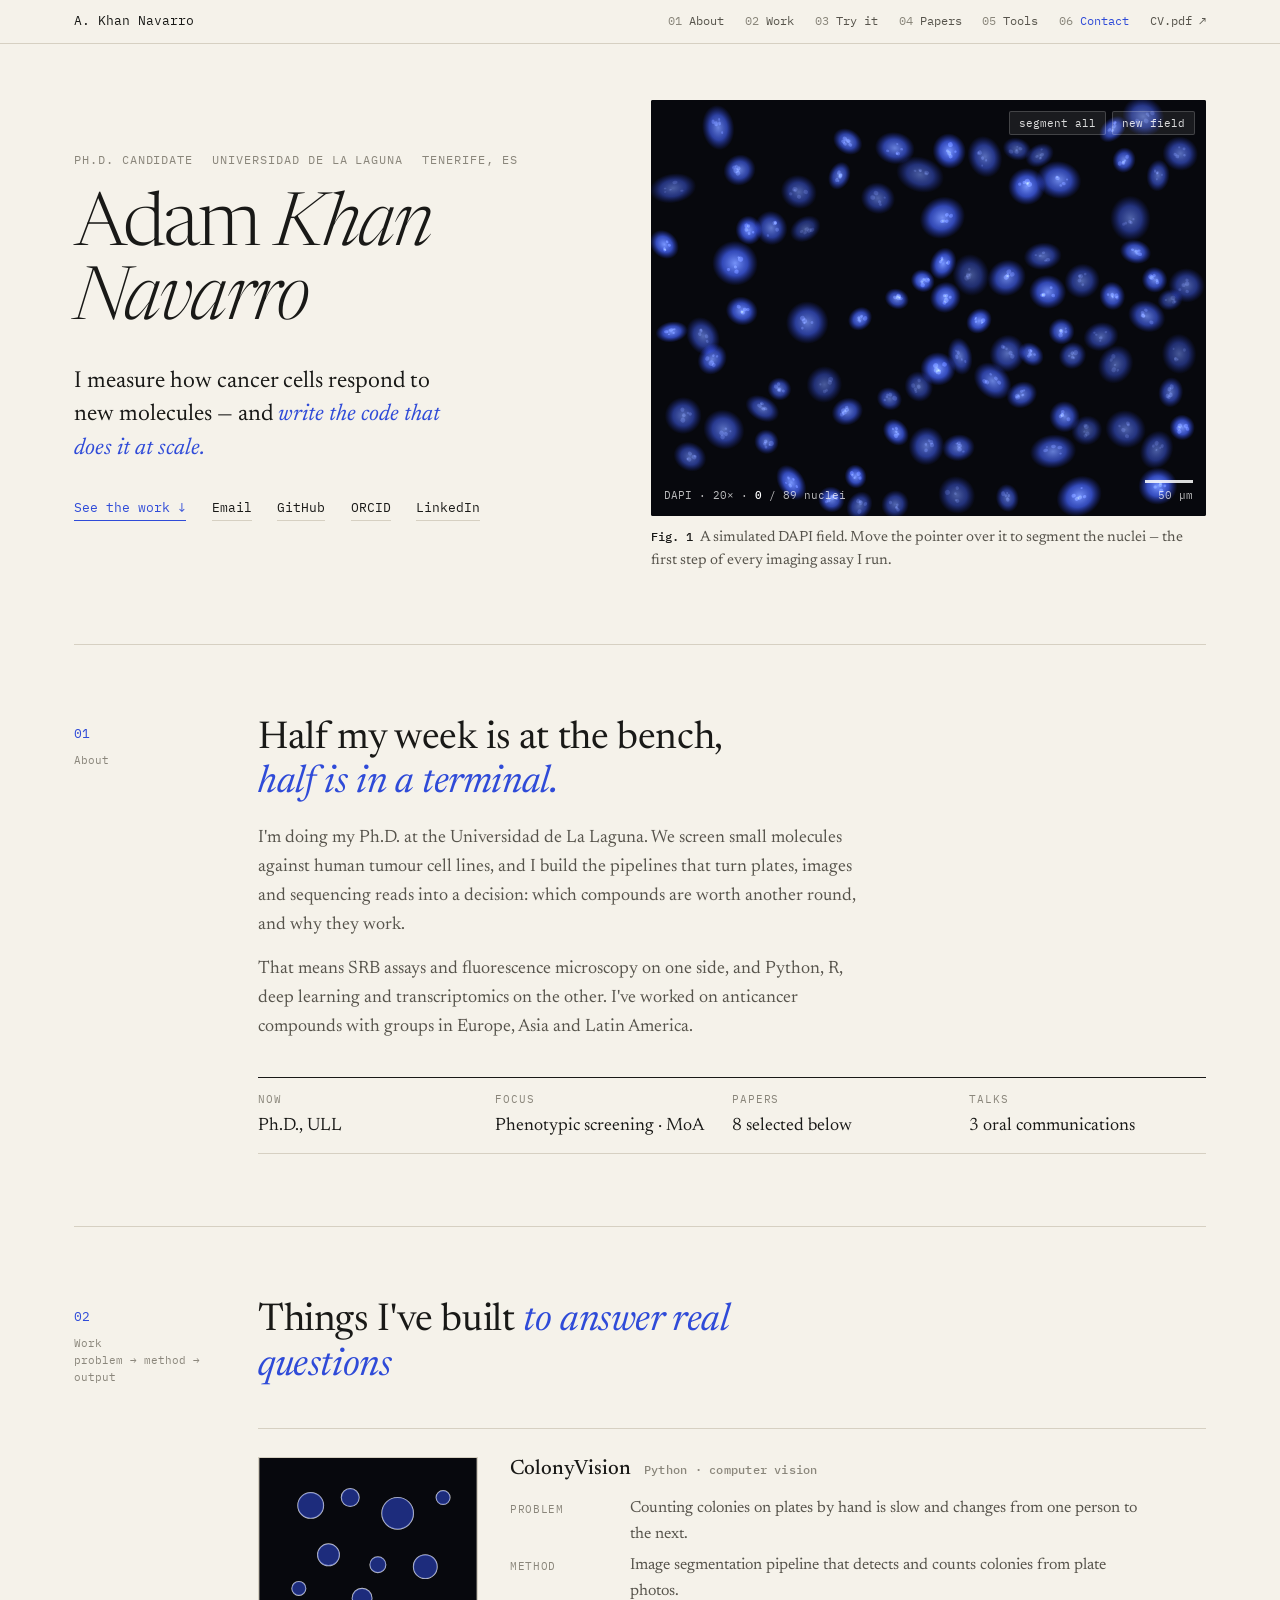
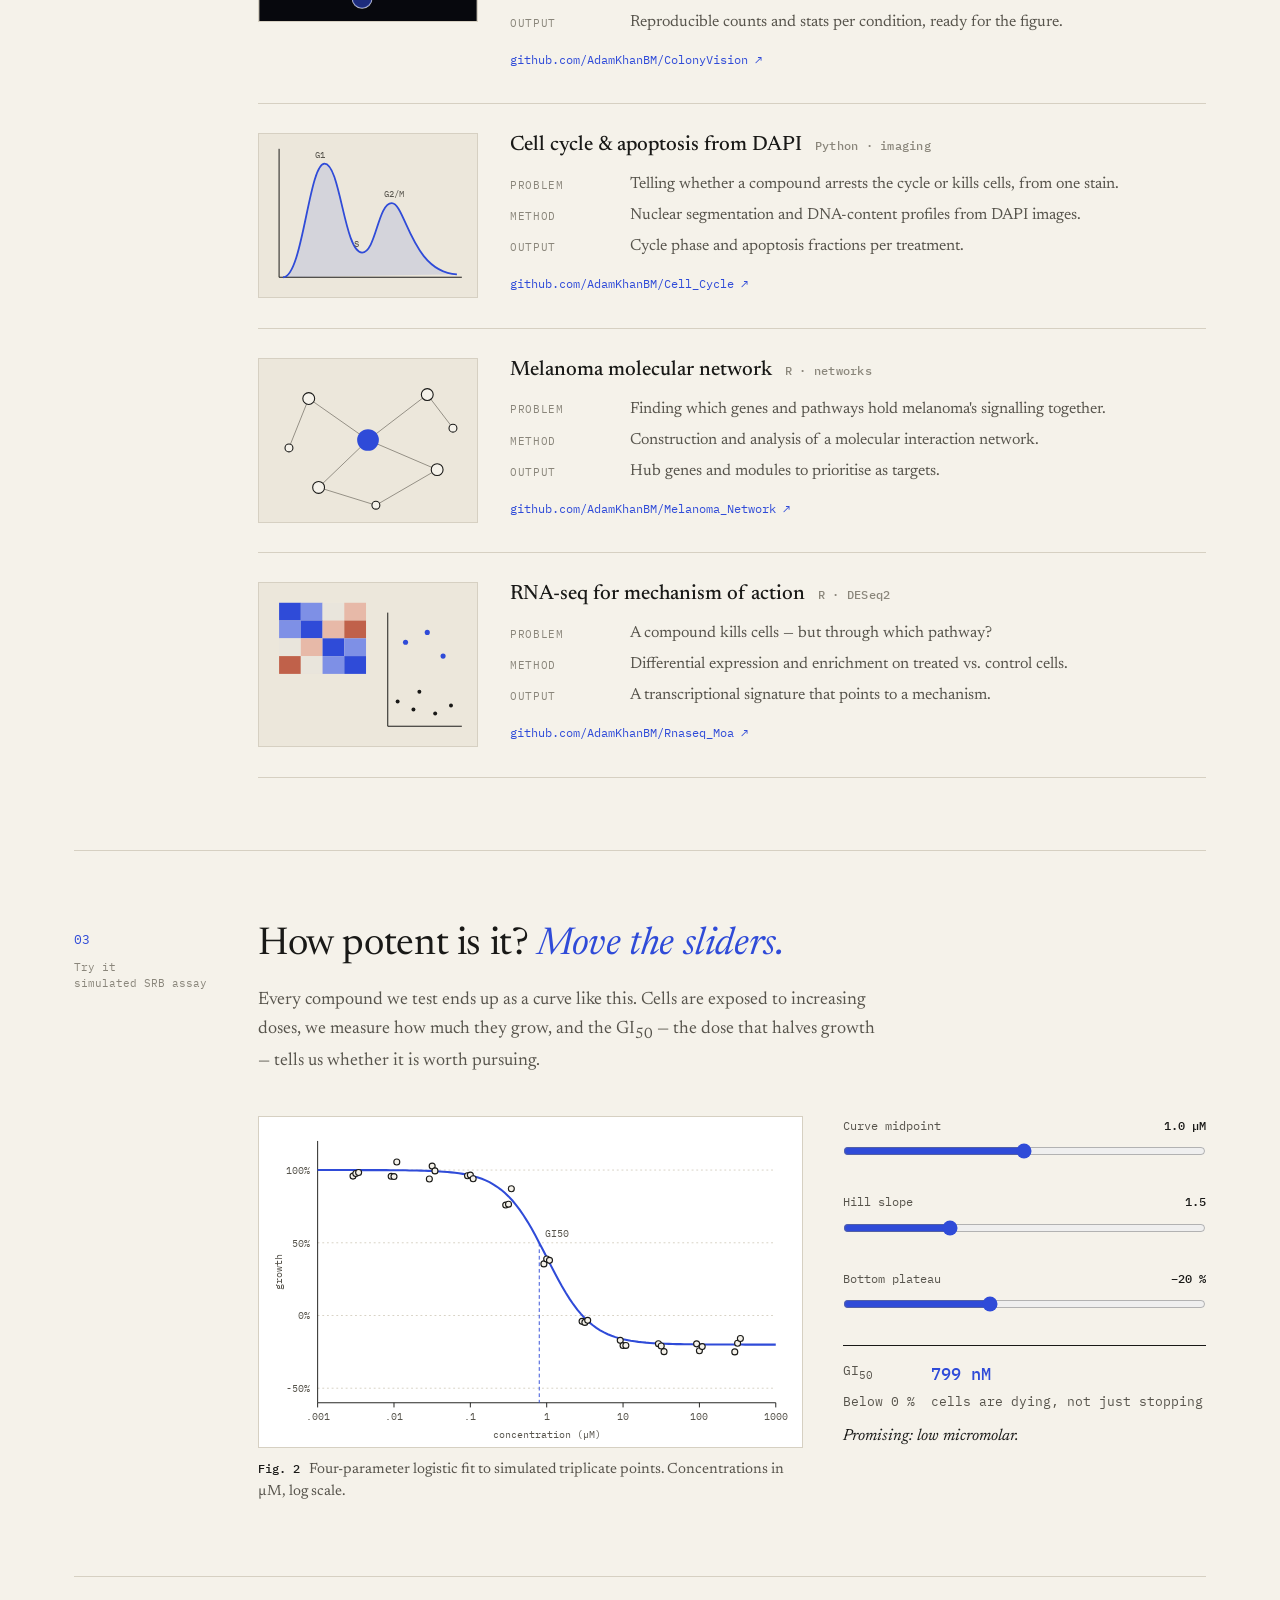
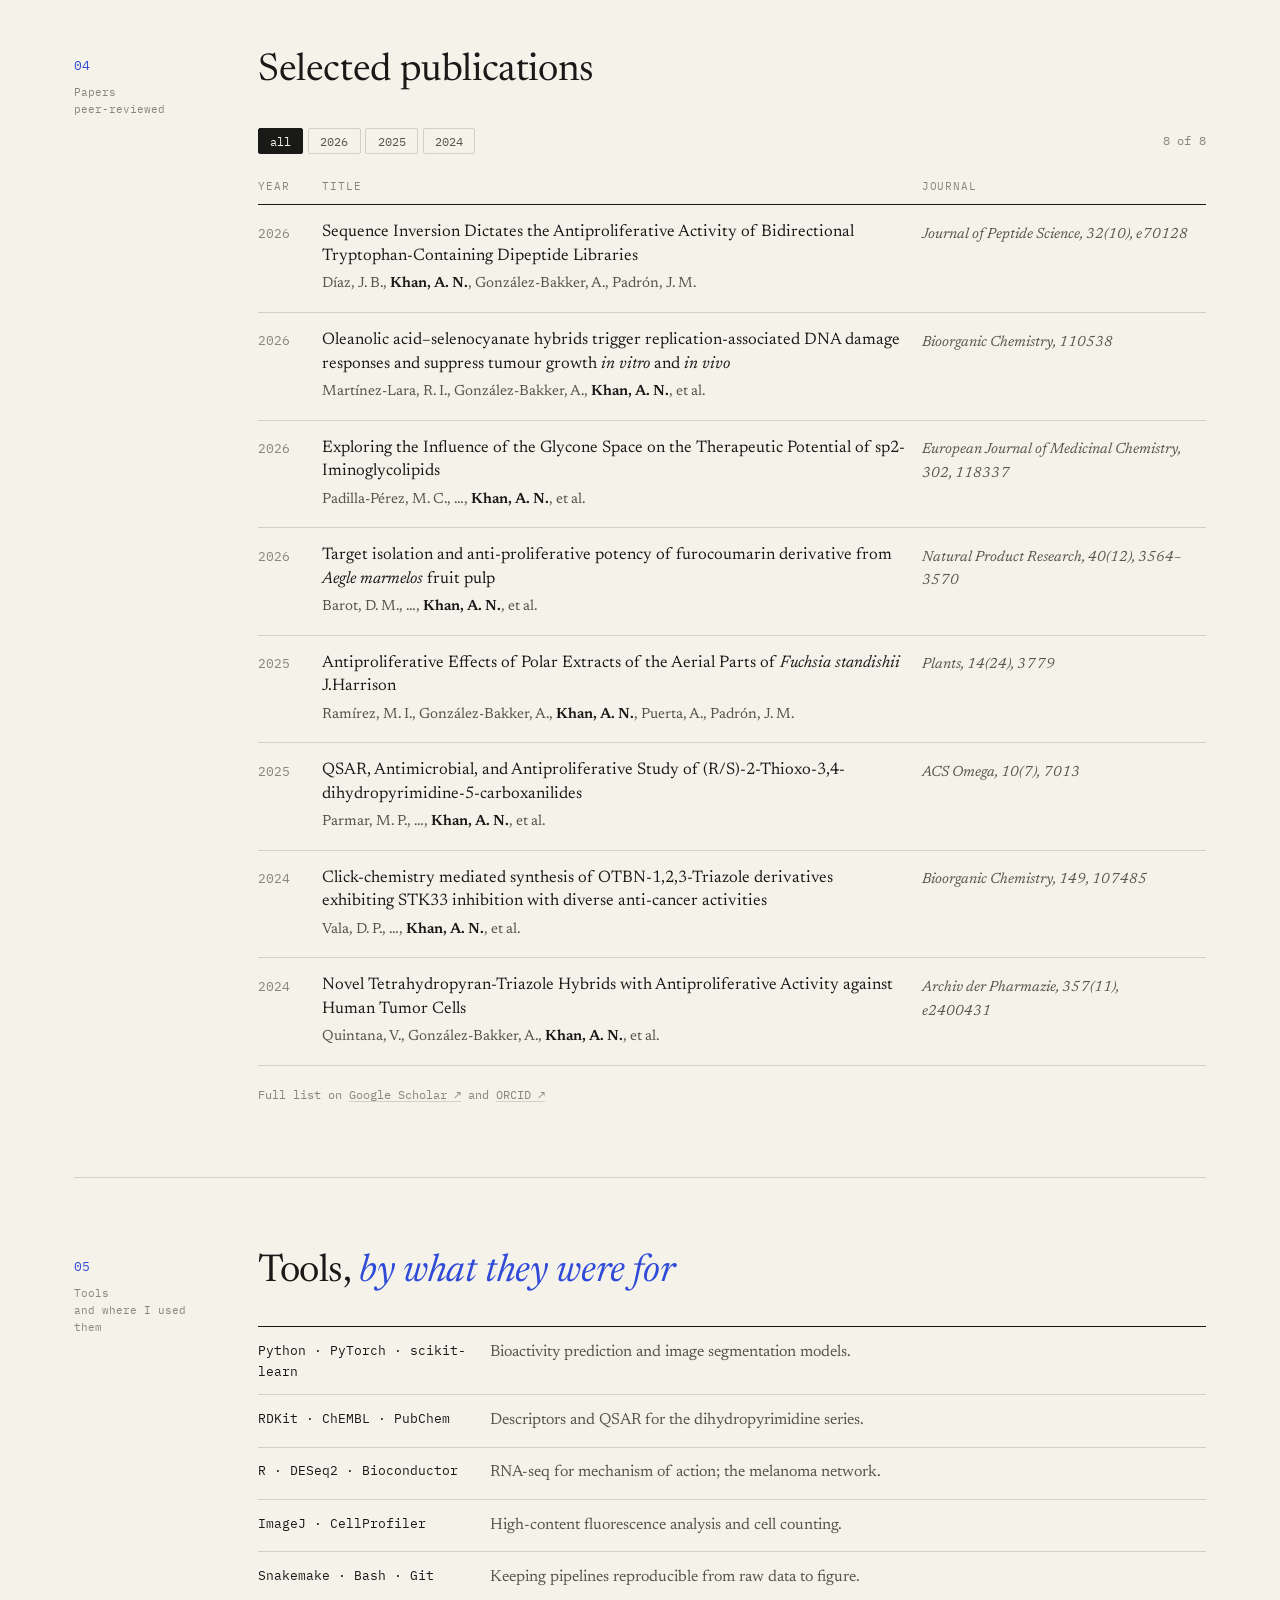
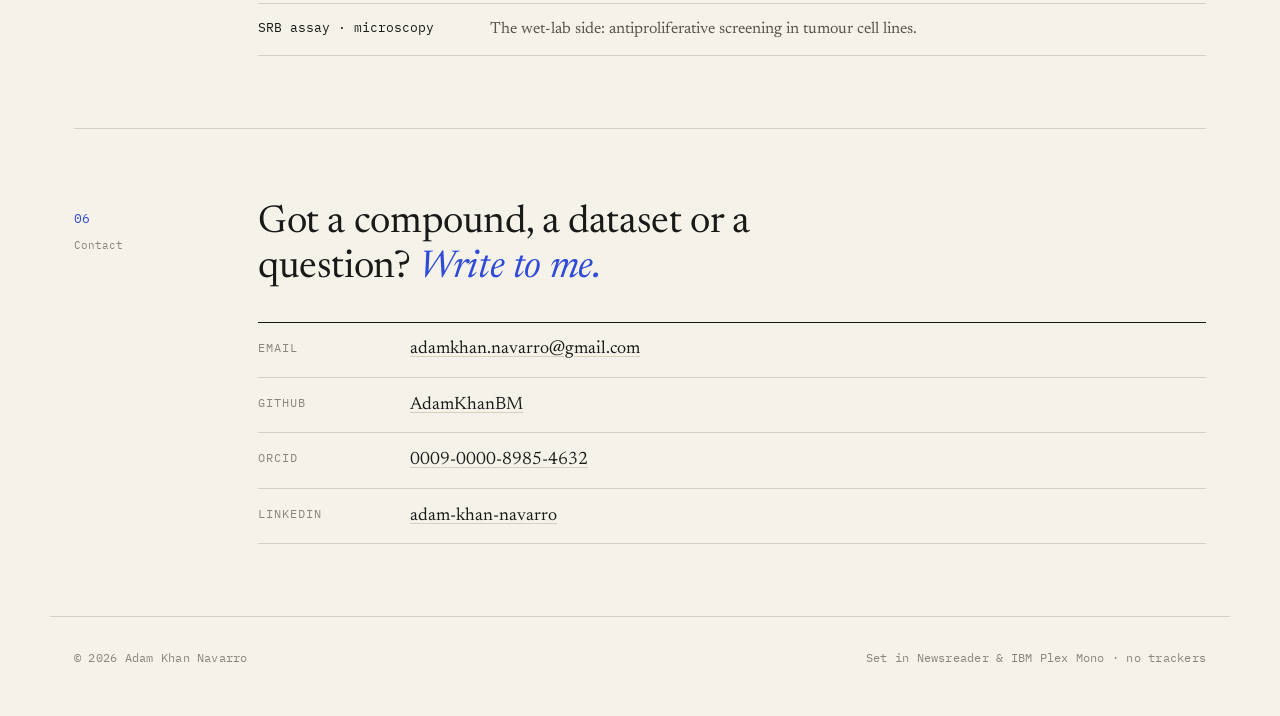
==== index.html @ cfff62bc "Prototype: lab-notebook redesign of the CV page Paper-and-ink layout with numbered entries, an inter" ====
<!DOCTYPE html>
<html lang="en">
<head>
  <meta charset="UTF-8" />
  <meta name="viewport" content="width=device-width, initial-scale=1.0" />
  <title>Adam Khan Navarro — Bioinformatics Researcher</title>
  <meta name="description" content="Adam Khan Navarro — Ph.D. candidate at Universidad de La Laguna. Phenotypic drug screening, cell imaging and the code that runs them at scale." />
  <link rel="preconnect" href="https://fonts.googleapis.com">
  <link rel="preconnect" href="https://fonts.gstatic.com" crossorigin>
  <link href="https://fonts.googleapis.com/css2?family=Newsreader:ital,opsz,wght@0,6..72,300..600;1,6..72,300..500&family=IBM+Plex+Mono:wght@400;500&display=swap" rel="stylesheet">

  <style>
    *, *::before, *::after { box-sizing: border-box; margin: 0; padding: 0; }

    /* ─── TOKENS ───
       Paper and ink, one accent: the blue of a DAPI channel. */
    :root {
      --paper: #f5f2ea;
      --paper-2: #ece7db;
      --ink: #191917;
      --ink-2: #57544c;
      --ink-3: #8a867b;
      --rule: #d6d0c2;
      --dapi: #2f4bd8;
      --dapi-soft: rgba(47,75,216,.09);
      --scope: #07080d;           /* the microscope's black, only inside figures */

      --serif: 'Newsreader', Georgia, 'Times New Roman', serif;
      --mono: 'IBM Plex Mono', ui-monospace, Menlo, monospace;

      --margin-col: 9rem;
      --measure: 62ch;
    }

    html { scroll-behavior: smooth; }
    @media (prefers-reduced-motion: reduce) { html { scroll-behavior: auto; } }

    body {
      font-family: var(--serif);
      font-size: 1.125rem;
      line-height: 1.6;
      background: var(--paper);
      color: var(--ink);
      -webkit-font-smoothing: antialiased;
    }
    a { color: inherit; text-decoration-color: var(--rule); text-underline-offset: .18em; }
    a:hover { color: var(--dapi); text-decoration-color: currentColor; }
    :focus-visible { outline: 2px solid var(--dapi); outline-offset: 3px; }

    .mono, .label {
      font-family: var(--mono);
      font-size: .74rem;
      letter-spacing: .02em;
      color: var(--ink-3);
    }
    .label { text-transform: uppercase; letter-spacing: .08em; }

    /* ─── TOP BAR ─── */
    .top {
      position: sticky; top: 0; z-index: 50;
      background: color-mix(in srgb, var(--paper) 92%, transparent);
      backdrop-filter: blur(6px);
      border-bottom: 1px solid var(--rule);
    }
    .top-inner {
      max-width: 1180px; margin: 0 auto;
      padding: .7rem 1.5rem;
      display: flex; align-items: center; gap: 1.5rem;
    }
    .top-name { font-family: var(--mono); font-size: .8rem; text-decoration: none; color: var(--ink); white-space: nowrap; }
    .top-nav { display: flex; gap: 1.3rem; margin-left: auto; overflow-x: auto; scrollbar-width: none; }
    .top-nav::-webkit-scrollbar { display: none; }
    .top-nav a { font-family: var(--mono); font-size: .74rem; color: var(--ink-2); text-decoration: none; white-space: nowrap; }
    .top-nav a:hover, .top-nav a[aria-current="true"] { color: var(--dapi); }
    .top-nav a span { color: var(--ink-3); }

    /* ─── PAGE GRID ───
       A notebook page: a narrow margin column for entry numbers and notes,
       and the main column for the text. */
    .page { max-width: 1180px; margin: 0 auto; padding: 0 1.5rem; }
    .entry {
      display: grid;
      grid-template-columns: var(--margin-col) minmax(0, 1fr);
      column-gap: 2.5rem;
      padding: 4.5rem 0;
      border-top: 1px solid var(--rule);
    }
    .entry-margin { padding-top: .45rem; }
    .entry-margin .num { font-family: var(--mono); font-size: .8rem; color: var(--dapi); }
    .entry-margin .note { margin-top: .5rem; font-family: var(--mono); font-size: .7rem; line-height: 1.5; color: var(--ink-3); }
    h2 {
      font-weight: 400;
      font-size: clamp(1.7rem, 1.2rem + 1.6vw, 2.4rem);
      line-height: 1.15;
      letter-spacing: -.01em;
      max-width: 24ch;
    }
    h2 em { font-style: italic; color: var(--dapi); }
    .lede { margin-top: 1.2rem; max-width: var(--measure); color: var(--ink-2); }

    /* ─── HERO ─── */
    .hero {
      display: grid;
      grid-template-columns: minmax(0, 1fr) minmax(0, 1.05fr);
      gap: 3rem;
      align-items: center;
      padding: 3.5rem 0 4.5rem;
    }
    .hero-meta { display: flex; flex-wrap: wrap; gap: .4rem 1.2rem; }
    .hero h1 {
      margin-top: 1.4rem;
      font-weight: 300;
      font-size: clamp(2.6rem, 1.6rem + 4vw, 4.6rem);
      line-height: 1;
      letter-spacing: -.025em;
    }
    .hero h1 em { font-style: italic; font-weight: 300; }
    .hero-claim {
      margin-top: 1.6rem;
      font-size: clamp(1.2rem, 1.05rem + .5vw, 1.45rem);
      line-height: 1.45;
      max-width: 30ch;
    }
    .hero-claim mark { background: none; color: var(--dapi); font-style: italic; }
    .hero-links { margin-top: 2rem; display: flex; flex-wrap: wrap; gap: .6rem 1.6rem; font-family: var(--mono); font-size: .8rem; }
    .hero-links a { text-decoration: none; border-bottom: 1px solid var(--rule); padding-bottom: .1rem; }
    .hero-links a:hover { border-color: var(--dapi); }
    .hero-links .main { color: var(--dapi); border-color: var(--dapi); }

    /* ─── FIGURES ─── */
    figure { margin: 0; }
    .scope {
      position: relative;
      background: var(--scope);
      border-radius: 2px;
      overflow: hidden;
      aspect-ratio: 4 / 3;
      touch-action: pan-y;
    }
    .scope canvas { display: block; width: 100%; height: 100%; cursor: crosshair; }
    .scope-hud {
      position: absolute; left: .8rem; right: .8rem; bottom: .7rem;
      display: flex; justify-content: space-between; align-items: end; gap: 1rem;
      font-family: var(--mono); font-size: .7rem; color: rgba(255,255,255,.72);
      pointer-events: none;
    }
    .scope-hud b { color: #fff; font-weight: 500; }
    .scope-bar { display: flex; flex-direction: column; align-items: flex-end; gap: .25rem; }
    .scope-bar i { display: block; width: 48px; height: 3px; background: rgba(255,255,255,.85); }
    .scope-tools { position: absolute; top: .7rem; right: .7rem; display: flex; gap: .4rem; }
    .chip {
      font-family: var(--mono); font-size: .68rem;
      background: rgba(255,255,255,.08); color: rgba(255,255,255,.85);
      border: 1px solid rgba(255,255,255,.18);
      padding: .25rem .55rem; border-radius: 2px; cursor: pointer;
    }
    .chip:hover, .chip[aria-pressed="true"] { background: rgba(255,255,255,.18); color: #fff; }
    figcaption { margin-top: .7rem; font-size: .92rem; line-height: 1.5; color: var(--ink-2); max-width: 60ch; }
    figcaption b { font-family: var(--mono); font-size: .74rem; font-weight: 500; color: var(--ink); margin-right: .35rem; }

    /* ─── ABOUT ─── */
    .about-text p { max-width: var(--measure); }
    .about-text p + p { margin-top: 1rem; }
    .facts {
      margin-top: 2.2rem;
      display: grid; grid-template-columns: repeat(auto-fit, minmax(180px, 1fr));
      border-top: 1px solid var(--ink);
    }
    .facts div { padding: .8rem 1rem .8rem 0; border-bottom: 1px solid var(--rule); }
    .facts dt { font-family: var(--mono); font-size: .7rem; color: var(--ink-3); text-transform: uppercase; letter-spacing: .08em; }
    .facts dd { margin-top: .2rem; }

    /* ─── PROJECTS ─── */
    .cases { margin-top: 2.5rem; display: grid; gap: 0; }
    .case {
      display: grid;
      grid-template-columns: 220px minmax(0, 1fr);
      gap: 2rem;
      padding: 1.8rem 0;
      border-top: 1px solid var(--rule);
    }
    .case:last-child { border-bottom: 1px solid var(--rule); }
    .case-fig {
      aspect-ratio: 4 / 3;
      background: var(--paper-2);
      border: 1px solid var(--rule);
      display: grid; place-items: center;
      overflow: hidden;
    }
    .case-fig svg { width: 100%; height: 100%; }
    .case h3 { font-weight: 500; font-size: 1.3rem; line-height: 1.25; }
    .case h3 .mono { margin-left: .5rem; }
    .case dl { margin-top: .8rem; display: grid; grid-template-columns: 6.5rem minmax(0, 1fr); gap: .35rem 1rem; font-size: 1rem; }
    .case dt { font-family: var(--mono); font-size: .7rem; color: var(--ink-3); text-transform: uppercase; letter-spacing: .06em; padding-top: .3rem; }
    .case dd { color: var(--ink-2); max-width: 58ch; }
    .case .repo { display: inline-block; margin-top: .9rem; font-family: var(--mono); font-size: .76rem; color: var(--dapi); text-decoration: none; }
    .case .repo:hover { text-decoration: underline; }

    /* ─── DOSE–RESPONSE ─── */
    .lab {
      margin-top: 2.5rem;
      display: grid;
      grid-template-columns: minmax(0, 1.5fr) minmax(0, 1fr);
      gap: 2.5rem;
      align-items: start;
    }
    .plot { background: #fff; border: 1px solid var(--rule); padding: .6rem .6rem .2rem; }
    .plot svg { display: block; width: 100%; height: auto; font-family: var(--mono); }
    .plot .axis { stroke: var(--ink); stroke-width: 1; }
    .plot .tick { stroke: var(--ink); stroke-width: 1; }
    .plot .grid { stroke: var(--rule); stroke-width: 1; stroke-dasharray: 2 3; }
    .plot text { font-size: 11px; fill: var(--ink-2); }
    .plot .curve { fill: none; stroke: var(--dapi); stroke-width: 2.2; }
    .plot .pt { fill: var(--paper); stroke: var(--ink); stroke-width: 1.2; }
    .plot .gi { stroke: var(--dapi); stroke-width: 1; stroke-dasharray: 4 3; }
    .controls { display: grid; gap: 1.4rem; }
    .control label { display: flex; justify-content: space-between; font-family: var(--mono); font-size: .76rem; color: var(--ink-2); }
    .control output { color: var(--ink); font-weight: 500; }
    input[type="range"] { width: 100%; margin-top: .5rem; accent-color: var(--dapi); }
    .readout {
      border-top: 1px solid var(--ink);
      padding-top: .9rem;
      font-family: var(--mono); font-size: .8rem; color: var(--ink-2);
      display: grid; grid-template-columns: auto 1fr; gap: .3rem 1rem;
    }
    .readout b { color: var(--dapi); font-weight: 500; font-size: 1.05rem; }
    .verdict { grid-column: 1 / -1; margin-top: .4rem; font-family: var(--serif); font-size: 1rem; font-style: italic; color: var(--ink); }

    /* ─── PUBLICATIONS ─── */
    .pub-head { margin-top: 2.2rem; display: flex; flex-wrap: wrap; justify-content: space-between; align-items: center; gap: 1rem; }
    .filters { display: flex; gap: .3rem; flex-wrap: wrap; }
    .filters button {
      font-family: var(--mono); font-size: .74rem;
      background: none; border: 1px solid var(--rule); color: var(--ink-2);
      padding: .3rem .7rem; border-radius: 2px; cursor: pointer;
    }
    .filters button[aria-pressed="true"] { background: var(--ink); border-color: var(--ink); color: var(--paper); }
    .pubs { width: 100%; margin-top: 1rem; border-collapse: collapse; }
    .pubs th { text-align: left; font-family: var(--mono); font-weight: 400; font-size: .7rem; text-transform: uppercase; letter-spacing: .08em; color: var(--ink-3); padding: .5rem 1rem .5rem 0; border-bottom: 1px solid var(--ink); }
    .pubs td { vertical-align: top; padding: 1rem 1rem 1rem 0; border-bottom: 1px solid var(--rule); }
    .pubs td:first-child { font-family: var(--mono); font-size: .8rem; color: var(--ink-3); width: 4rem; padding-top: 1.15rem; }
    .pubs .t { font-size: 1.05rem; line-height: 1.4; }
    .pubs .t a { text-decoration: none; }
    .pubs .t a:hover { text-decoration: underline; }
    .pubs .a { margin-top: .25rem; font-size: .92rem; color: var(--ink-2); }
    .pubs .a b { font-weight: 600; color: var(--ink); }
    .pubs .j { font-style: italic; font-size: .92rem; color: var(--ink-2); width: 30%; padding-top: 1.1rem; }
    .pubs tr[hidden] { display: none; }
    .pub-more { margin-top: 1.2rem; font-family: var(--mono); font-size: .76rem; color: var(--ink-3); }

    /* ─── TOOLS ─── */
    .tools { margin-top: 2rem; border-top: 1px solid var(--ink); }
    .tools div { display: grid; grid-template-columns: 13rem minmax(0, 1fr); gap: 1.5rem; padding: .8rem 0; border-bottom: 1px solid var(--rule); }
    .tools dt { font-family: var(--mono); font-size: .82rem; }
    .tools dd { color: var(--ink-2); font-size: 1rem; }

    /* ─── CONTACT ─── */
    .contact-list { margin-top: 2rem; list-style: none; border-top: 1px solid var(--ink); }
    .contact-list li { display: grid; grid-template-columns: 8rem minmax(0, 1fr); gap: 1.5rem; padding: .8rem 0; border-bottom: 1px solid var(--rule); }
    .contact-list span { font-family: var(--mono); font-size: .74rem; color: var(--ink-3); text-transform: uppercase; letter-spacing: .08em; padding-top: .2rem; }

    footer { max-width: 1180px; margin: 0 auto; padding: 2rem 1.5rem 3rem; display: flex; flex-wrap: wrap; justify-content: space-between; gap: 1rem; border-top: 1px solid var(--rule); }

    /* ─── RESPONSIVE ─── */
    @media (max-width: 900px) {
      .hero, .lab { grid-template-columns: 1fr; }
      .hero { gap: 2.2rem; padding-top: 2.2rem; }
      .entry { grid-template-columns: 1fr; padding: 3.2rem 0; }
      .entry-margin { display: flex; gap: 1rem; align-items: baseline; margin-bottom: 1rem; padding-top: 0; }
      .entry-margin .note { margin-top: 0; }
      .case { grid-template-columns: 1fr; gap: 1rem; }
      .case-fig { max-width: 320px; }
    }
    @media (max-width: 600px) {
      body { font-size: 1.05rem; }
      .top-name { display: none; }
      .top-nav { margin-left: 0; }
      .case dl, .tools div, .contact-list li { grid-template-columns: 1fr; gap: .1rem; }
      .case dt { padding-top: .5rem; }
      .pubs thead { display: none; }
      .pubs tr { display: grid; grid-template-columns: 3.2rem minmax(0, 1fr); border-bottom: 1px solid var(--rule); padding: .8rem 0; }
      .pubs td { border: 0; padding: 0; }
      .pubs td:first-child { padding-top: .2rem; width: auto; }
      .pubs .j { grid-column: 2; width: auto; padding-top: .35rem; }
    }
  </style>
</head>
<body>

<header class="top">
  <div class="top-inner">
    <a class="top-name" href="#">A. Khan Navarro</a>
    <nav class="top-nav" aria-label="Sections">
      <a href="#about"><span>01</span> About</a>
      <a href="#work"><span>02</span> Work</a>
      <a href="#lab"><span>03</span> Try it</a>
      <a href="#papers"><span>04</span> Papers</a>
      <a href="#tools"><span>05</span> Tools</a>
      <a href="#contact"><span>06</span> Contact</a>
      <!-- TODO: Adam_Khan_Navarro_CV.pdf is not in the repo yet; this link 404s until it is added. -->
      <a href="Adam_Khan_Navarro_CV.pdf" target="_blank" rel="noopener">CV.pdf ↗</a>
    </nav>
  </div>
</header>

<main class="page">

  <!-- ═══ HERO ═══ -->
  <section class="hero" aria-labelledby="name">
    <div>
      <div class="hero-meta">
        <span class="label">Ph.D. candidate</span>
        <span class="label">Universidad de La Laguna</span>
        <span class="label">Tenerife, ES</span>
      </div>
      <h1 id="name">Adam <em>Khan Navarro</em></h1>
      <p class="hero-claim">
        I measure how cancer cells respond to new molecules — and
        <mark>write the code that does it at scale.</mark>
      </p>
      <div class="hero-links">
        <a class="main" href="#work">See the work ↓</a>
        <a href="mailto:adamkhan.navarro@gmail.com">Email</a>
        <a href="https://github.com/AdamKhanBM" target="_blank" rel="noopener">GitHub</a>
        <a href="https://orcid.org/0009-0000-8985-4632" target="_blank" rel="noopener">ORCID</a>
        <a href="https://www.linkedin.com/in/adam-khan-navarro-269618347/" target="_blank" rel="noopener">LinkedIn</a>
      </div>
    </div>

    <figure>
      <div class="scope" id="scope">
        <canvas id="scope-canvas" role="img" aria-label="Simulated field of fluorescent cell nuclei. Moving the pointer outlines and counts the nuclei under it."></canvas>
        <div class="scope-tools">
          <button class="chip" type="button" id="seg-all" aria-pressed="false">segment all</button>
          <button class="chip" type="button" id="seg-new">new field</button>
        </div>
        <div class="scope-hud" aria-live="polite">
          <span>DAPI · 20× · <b id="seg-count">0</b> / <span id="seg-total">0</span> nuclei</span>
          <span class="scope-bar"><i></i>50 µm</span>
        </div>
      </div>
      <figcaption>
        <b>Fig. 1</b> A simulated DAPI field. Move the pointer over it to segment
        the nuclei — the first step of every imaging assay I run.
        <!-- TODO: swap the simulation for one of your own fluorescence images. -->
      </figcaption>
    </figure>
  </section>

  <!-- ═══ 01 ABOUT ═══ -->
  <section class="entry" id="about" aria-labelledby="about-h">
    <div class="entry-margin">
      <p class="num">01</p>
      <p class="note">About</p>
    </div>
    <div class="about-text">
      <h2 id="about-h">Half my week is at the bench, <em>half is in a terminal.</em></h2>
      <p class="lede">
        I'm doing my Ph.D. at the Universidad de La Laguna. We screen small molecules
        against human tumour cell lines, and I build the pipelines that turn plates,
        images and sequencing reads into a decision: which compounds are worth
        another round, and why they work.
      </p>
      <p class="lede">
        That means SRB assays and fluorescence microscopy on one side, and Python,
        R, deep learning and transcriptomics on the other. I've worked on anticancer
        compounds with groups in Europe, Asia and Latin America.
      </p>
      <dl class="facts">
        <div><dt>Now</dt><dd>Ph.D., ULL</dd></div>
        <div><dt>Focus</dt><dd>Phenotypic screening · MoA</dd></div>
        <div><dt>Papers</dt><dd><span data-pub-count>8</span> selected below</dd></div>
        <div><dt>Talks</dt><dd>3 oral communications</dd></div>
      </dl>
    </div>
  </section>

  <!-- ═══ 02 WORK ═══ -->
  <section class="entry" id="work" aria-labelledby="work-h">
    <div class="entry-margin">
      <p class="num">02</p>
      <p class="note">Work<br>problem → method → output</p>
    </div>
    <div>
      <h2 id="work-h">Things I've built <em>to answer real questions</em></h2>
      <!-- TODO: each figure is a placeholder sketch. Replace with a real figure or a screenshot of the tool. Check the one-line results. -->
      <div class="cases">

        <article class="case">
          <div class="case-fig" aria-hidden="true">
            <svg viewBox="0 0 220 165">
              <rect width="220" height="165" fill="#07080d"/>
              <g fill="none" stroke="#e7e7e7" stroke-width="1.2" opacity=".85">
                <circle cx="52" cy="48" r="13"/><circle cx="92" cy="40" r="9"/><circle cx="140" cy="56" r="16"/>
                <circle cx="70" cy="98" r="11"/><circle cx="120" cy="108" r="8"/><circle cx="168" cy="110" r="12"/>
                <circle cx="40" cy="132" r="7"/><circle cx="104" cy="142" r="10"/><circle cx="186" cy="40" r="7"/>
              </g>
              <g fill="#2f4bd8" opacity=".55">
                <circle cx="52" cy="48" r="13"/><circle cx="92" cy="40" r="9"/><circle cx="140" cy="56" r="16"/>
                <circle cx="70" cy="98" r="11"/><circle cx="120" cy="108" r="8"/><circle cx="168" cy="110" r="12"/>
                <circle cx="40" cy="132" r="7"/><circle cx="104" cy="142" r="10"/><circle cx="186" cy="40" r="7"/>
              </g>
            </svg>
          </div>
          <div>
            <h3>ColonyVision <span class="mono">Python · computer vision</span></h3>
            <dl>
              <dt>Problem</dt><dd>Counting colonies on plates by hand is slow and changes from one person to the next.</dd>
              <dt>Method</dt><dd>Image segmentation pipeline that detects and counts colonies from plate photos.</dd>
              <dt>Output</dt><dd>Reproducible counts and stats per condition, ready for the figure.</dd>
            </dl>
            <a class="repo" href="https://github.com/AdamKhanBM/ColonyVision" target="_blank" rel="noopener">github.com/AdamKhanBM/ColonyVision ↗</a>
          </div>
        </article>

        <article class="case">
          <div class="case-fig" aria-hidden="true">
            <svg viewBox="0 0 220 165">
              <g fill="none" stroke="#191917" stroke-width="1"><path d="M20 145 H205 M20 145 V15"/></g>
              <path d="M24 145 C44 145 50 30 66 30 C82 30 86 120 104 120 C118 120 120 70 134 70 C148 70 154 140 200 142" fill="rgba(47,75,216,.12)" stroke="#2f4bd8" stroke-width="1.8"/>
              <g font-family="IBM Plex Mono, monospace" font-size="9" fill="#57544c">
                <text x="56" y="24">G1</text><text x="96" y="114">S</text><text x="126" y="64">G2/M</text>
              </g>
            </svg>
          </div>
          <div>
            <h3>Cell cycle &amp; apoptosis from DAPI <span class="mono">Python · imaging</span></h3>
            <dl>
              <dt>Problem</dt><dd>Telling whether a compound arrests the cycle or kills cells, from one stain.</dd>
              <dt>Method</dt><dd>Nuclear segmentation and DNA-content profiles from DAPI images.</dd>
              <dt>Output</dt><dd>Cycle phase and apoptosis fractions per treatment.</dd>
            </dl>
            <a class="repo" href="https://github.com/AdamKhanBM/Cell_Cycle" target="_blank" rel="noopener">github.com/AdamKhanBM/Cell_Cycle ↗</a>
          </div>
        </article>

        <article class="case">
          <div class="case-fig" aria-hidden="true">
            <svg viewBox="0 0 220 165">
              <g stroke="#8a867b" stroke-width=".9">
                <line x1="110" y1="82" x2="50" y2="40"/><line x1="110" y1="82" x2="170" y2="36"/><line x1="110" y1="82" x2="180" y2="112"/>
                <line x1="110" y1="82" x2="60" y2="130"/><line x1="50" y1="40" x2="30" y2="90"/><line x1="170" y1="36" x2="196" y2="70"/>
                <line x1="60" y1="130" x2="118" y2="148"/><line x1="180" y1="112" x2="118" y2="148"/>
              </g>
              <g fill="#f5f2ea" stroke="#191917" stroke-width="1.1">
                <circle cx="50" cy="40" r="6"/><circle cx="170" cy="36" r="6"/><circle cx="180" cy="112" r="6"/><circle cx="60" cy="130" r="6"/>
                <circle cx="30" cy="90" r="4"/><circle cx="196" cy="70" r="4"/><circle cx="118" cy="148" r="4"/>
              </g>
              <circle cx="110" cy="82" r="11" fill="#2f4bd8"/>
            </svg>
          </div>
          <div>
            <h3>Melanoma molecular network <span class="mono">R · networks</span></h3>
            <dl>
              <dt>Problem</dt><dd>Finding which genes and pathways hold melanoma's signalling together.</dd>
              <dt>Method</dt><dd>Construction and analysis of a molecular interaction network.</dd>
              <dt>Output</dt><dd>Hub genes and modules to prioritise as targets.</dd>
            </dl>
            <a class="repo" href="https://github.com/AdamKhanBM/Melanoma_Network" target="_blank" rel="noopener">github.com/AdamKhanBM/Melanoma_Network ↗</a>
          </div>
        </article>

        <article class="case">
          <div class="case-fig" aria-hidden="true">
            <svg viewBox="0 0 220 165">
              <g>
                <rect x="20" y="20" width="22" height="18" fill="#2f4bd8"/><rect x="42" y="20" width="22" height="18" fill="#7e90e6"/><rect x="64" y="20" width="22" height="18" fill="#e9e5dc"/><rect x="86" y="20" width="22" height="18" fill="#e7b9a8"/>
                <rect x="20" y="38" width="22" height="18" fill="#7e90e6"/><rect x="42" y="38" width="22" height="18" fill="#2f4bd8"/><rect x="64" y="38" width="22" height="18" fill="#e7b9a8"/><rect x="86" y="38" width="22" height="18" fill="#c0614a"/>
                <rect x="20" y="56" width="22" height="18" fill="#e9e5dc"/><rect x="42" y="56" width="22" height="18" fill="#e7b9a8"/><rect x="64" y="56" width="22" height="18" fill="#2f4bd8"/><rect x="86" y="56" width="22" height="18" fill="#7e90e6"/>
                <rect x="20" y="74" width="22" height="18" fill="#c0614a"/><rect x="42" y="74" width="22" height="18" fill="#e9e5dc"/><rect x="64" y="74" width="22" height="18" fill="#7e90e6"/><rect x="86" y="74" width="22" height="18" fill="#2f4bd8"/>
              </g>
              <g fill="none" stroke="#191917" stroke-width="1"><path d="M130 145 H205 M130 145 V30"/></g>
              <g fill="#191917">
                <circle cx="140" cy="120" r="2"/><circle cx="148" cy="60" r="2.6" fill="#2f4bd8"/><circle cx="156" cy="128" r="2"/><circle cx="162" cy="110" r="2"/>
                <circle cx="170" cy="50" r="2.6" fill="#2f4bd8"/><circle cx="178" cy="132" r="2"/><circle cx="186" cy="74" r="2.6" fill="#2f4bd8"/><circle cx="194" cy="124" r="2"/>
              </g>
            </svg>
          </div>
          <div>
            <h3>RNA-seq for mechanism of action <span class="mono">R · DESeq2</span></h3>
            <dl>
              <dt>Problem</dt><dd>A compound kills cells — but through which pathway?</dd>
              <dt>Method</dt><dd>Differential expression and enrichment on treated vs. control cells.</dd>
              <dt>Output</dt><dd>A transcriptional signature that points to a mechanism.</dd>
            </dl>
            <a class="repo" href="https://github.com/AdamKhanBM/Rnaseq_Moa" target="_blank" rel="noopener">github.com/AdamKhanBM/Rnaseq_Moa ↗</a>
          </div>
        </article>

      </div>
    </div>
  </section>

  <!-- ═══ 03 TRY IT ═══ -->
  <section class="entry" id="lab" aria-labelledby="lab-h">
    <div class="entry-margin">
      <p class="num">03</p>
      <p class="note">Try it<br>simulated SRB assay</p>
    </div>
    <div>
      <h2 id="lab-h">How potent is it? <em>Move the sliders.</em></h2>
      <p class="lede">
        Every compound we test ends up as a curve like this. Cells are exposed to
        increasing doses, we measure how much they grow, and the GI<sub>50</sub> — the
        dose that halves growth — tells us whether it is worth pursuing.
      </p>

      <div class="lab">
        <figure>
          <div class="plot">
            <svg id="dr" viewBox="0 0 560 340" role="img" aria-label="Dose–response curve. Growth falls as the dose rises; the dashed line marks the GI50."></svg>
          </div>
          <figcaption><b>Fig. 2</b> Four-parameter logistic fit to simulated
            triplicate points. Concentrations in µM, log scale.</figcaption>
        </figure>

        <div class="controls">
          <div class="control">
            <label for="gi">Curve midpoint <output id="gi-out" for="gi">1.0 µM</output></label>
            <input id="gi" type="range" min="-2" max="2" step="0.05" value="0">
          </div>
          <div class="control">
            <label for="hill">Hill slope <output id="hill-out" for="hill">1.5</output></label>
            <input id="hill" type="range" min="0.5" max="4" step="0.1" value="1.5">
          </div>
          <div class="control">
            <label for="floor">Bottom plateau <output id="floor-out" for="floor">−20 %</output></label>
            <input id="floor" type="range" min="-60" max="40" step="5" value="-20">
          </div>
          <div class="readout" aria-live="polite">
            <span>GI<sub>50</sub></span><b id="r-gi">1.0 µM</b>
            <span>Below 0 %</span><span id="r-kill">cells are dying, not just stopping</span>
            <p class="verdict" id="r-verdict">Promising: low micromolar.</p>
          </div>
        </div>
      </div>
    </div>
  </section>

  <!-- ═══ 04 PAPERS ═══ -->
  <section class="entry" id="papers" aria-labelledby="papers-h">
    <div class="entry-margin">
      <p class="num">04</p>
      <p class="note">Papers<br>peer-reviewed</p>
    </div>
    <div>
      <h2 id="papers-h">Selected publications</h2>
      <div class="pub-head">
        <div class="filters" role="group" aria-label="Filter by year">
          <button type="button" data-year="all" aria-pressed="true">all</button>
          <button type="button" data-year="2026" aria-pressed="false">2026</button>
          <button type="button" data-year="2025" aria-pressed="false">2025</button>
          <button type="button" data-year="2024" aria-pressed="false">2024</button>
        </div>
        <span class="mono" id="pub-shown" aria-live="polite"></span>
      </div>

      <table class="pubs">
        <thead><tr><th>Year</th><th>Title</th><th>Journal</th></tr></thead>
        <tbody>
          <tr data-year="2026">
            <td>2026</td>
            <td><p class="t"><a href="https://doi.org/10.1002/psc.70128" target="_blank" rel="noopener">Sequence Inversion Dictates the Antiproliferative Activity of Bidirectional Tryptophan-Containing Dipeptide Libraries</a></p>
                <p class="a">Díaz, J. B., <b>Khan, A. N.</b>, González-Bakker, A., Padrón, J. M.</p></td>
            <td class="j">Journal of Peptide Science, 32(10), e70128</td>
          </tr>
          <tr data-year="2026">
            <td>2026</td>
            <td><p class="t"><a href="https://doi.org/10.1016/j.bioorg.2026.110538" target="_blank" rel="noopener">Oleanolic acid–selenocyanate hybrids trigger replication-associated DNA damage responses and suppress tumour growth <i>in vitro</i> and <i>in vivo</i></a></p>
                <p class="a">Martínez-Lara, R. I., González-Bakker, A., <b>Khan, A. N.</b>, et al.</p></td>
            <td class="j">Bioorganic Chemistry, 110538</td>
          </tr>
          <tr data-year="2026">
            <td>2026</td>
            <td><p class="t"><a href="https://doi.org/10.1016/j.ejmech.2025.118337" target="_blank" rel="noopener">Exploring the Influence of the Glycone Space on the Therapeutic Potential of sp2-Iminoglycolipids</a></p>
                <p class="a">Padilla-Pérez, M. C., …, <b>Khan, A. N.</b>, et al.</p></td>
            <td class="j">European Journal of Medicinal Chemistry, 302, 118337</td>
          </tr>
          <tr data-year="2026">
            <td>2026</td>
            <td><p class="t"><a href="https://doi.org/10.1080/14786419.2025.2477214" target="_blank" rel="noopener">Target isolation and anti-proliferative potency of furocoumarin derivative from <i>Aegle marmelos</i> fruit pulp</a></p>
                <p class="a">Barot, D. M., …, <b>Khan, A. N.</b>, et al.</p></td>
            <td class="j">Natural Product Research, 40(12), 3564–3570</td>
          </tr>
          <tr data-year="2025">
            <td>2025</td>
            <td><p class="t"><a href="https://doi.org/10.3390/plants14243779" target="_blank" rel="noopener">Antiproliferative Effects of Polar Extracts of the Aerial Parts of <i>Fuchsia standishii</i> J.Harrison</a></p>
                <p class="a">Ramírez, M. I., González-Bakker, A., <b>Khan, A. N.</b>, Puerta, A., Padrón, J. M.</p></td>
            <td class="j">Plants, 14(24), 3779</td>
          </tr>
          <tr data-year="2025">
            <td>2025</td>
            <td><p class="t"><a href="https://doi.org/10.1021/acsomega.4c09899" target="_blank" rel="noopener">QSAR, Antimicrobial, and Antiproliferative Study of (R/S)-2-Thioxo-3,4-dihydropyrimidine-5-carboxanilides</a></p>
                <p class="a">Parmar, M. P., …, <b>Khan, A. N.</b>, et al.</p></td>
            <td class="j">ACS Omega, 10(7), 7013</td>
          </tr>
          <tr data-year="2024">
            <td>2024</td>
            <td><p class="t"><a href="https://doi.org/10.1016/j.bioorg.2024.107485" target="_blank" rel="noopener">Click-chemistry mediated synthesis of OTBN-1,2,3-Triazole derivatives exhibiting STK33 inhibition with diverse anti-cancer activities</a></p>
                <p class="a">Vala, D. P., …, <b>Khan, A. N.</b>, et al.</p></td>
            <td class="j">Bioorganic Chemistry, 149, 107485</td>
          </tr>
          <tr data-year="2024">
            <td>2024</td>
            <td><p class="t"><a href="https://doi.org/10.1002/ardp.202400431" target="_blank" rel="noopener">Novel Tetrahydropyran-Triazole Hybrids with Antiproliferative Activity against Human Tumor Cells</a></p>
                <p class="a">Quintana, V., González-Bakker, A., <b>Khan, A. N.</b>, et al.</p></td>
            <td class="j">Archiv der Pharmazie, 357(11), e2400431</td>
          </tr>
        </tbody>
      </table>
      <p class="pub-more">Full list on <a href="https://scholar.google.com/citations?user=bemt14AAAAAJ" target="_blank" rel="noopener">Google Scholar ↗</a> and <a href="https://orcid.org/0009-0000-8985-4632" target="_blank" rel="noopener">ORCID ↗</a></p>
    </div>
  </section>

  <!-- ═══ 05 TOOLS ═══ -->
  <section class="entry" id="tools" aria-labelledby="tools-h">
    <div class="entry-margin">
      <p class="num">05</p>
      <p class="note">Tools<br>and where I used them</p>
    </div>
    <div>
      <h2 id="tools-h">Tools, <em>by what they were for</em></h2>
      <dl class="tools">
        <div><dt>Python · PyTorch · scikit-learn</dt><dd>Bioactivity prediction and image segmentation models.</dd></div>
        <div><dt>RDKit · ChEMBL · PubChem</dt><dd>Descriptors and QSAR for the dihydropyrimidine series.</dd></div>
        <div><dt>R · DESeq2 · Bioconductor</dt><dd>RNA-seq for mechanism of action; the melanoma network.</dd></div>
        <div><dt>ImageJ · CellProfiler</dt><dd>High-content fluorescence analysis and cell counting.</dd></div>
        <div><dt>Snakemake · Bash · Git</dt><dd>Keeping pipelines reproducible from raw data to figure.</dd></div>
        <div><dt>SRB assay · microscopy</dt><dd>The wet-lab side: antiproliferative screening in tumour cell lines.</dd></div>
      </dl>
    </div>
  </section>

  <!-- ═══ 06 CONTACT ═══ -->
  <section class="entry" id="contact" aria-labelledby="contact-h">
    <div class="entry-margin">
      <p class="num">06</p>
      <p class="note">Contact</p>
    </div>
    <div>
      <h2 id="contact-h">Got a compound, a dataset or a question? <em>Write to me.</em></h2>
      <ul class="contact-list">
        <li><span>Email</span><a href="mailto:adamkhan.navarro@gmail.com">adamkhan.navarro@gmail.com</a></li>
        <li><span>GitHub</span><a href="https://github.com/AdamKhanBM" target="_blank" rel="noopener">AdamKhanBM</a></li>
        <li><span>ORCID</span><a href="https://orcid.org/0009-0000-8985-4632" target="_blank" rel="noopener">0009-0000-8985-4632</a></li>
        <li><span>LinkedIn</span><a href="https://www.linkedin.com/in/adam-khan-navarro-269618347/" target="_blank" rel="noopener">adam-khan-navarro</a></li>
      </ul>
    </div>
  </section>

</main>

<footer>
  <span class="mono">© 2026 Adam Khan Navarro</span>
  <span class="mono">Set in Newsreader &amp; IBM Plex Mono · no trackers</span>
</footer>

<script>
(function () {
  'use strict';
  var still = window.matchMedia('(prefers-reduced-motion: reduce)').matches;

  /* ── Fig. 1: simulated DAPI field ──────────────────────────────
     Nuclei are ellipses with a soft glow. The pointer acts as a
     segmentation brush: nuclei under it get outlined and counted. */

  var box = document.getElementById('scope');
  var cv = document.getElementById('scope-canvas');
  var ctx = cv.getContext('2d');
  var countEl = document.getElementById('seg-count');
  var totalEl = document.getElementById('seg-total');
  var allBtn = document.getElementById('seg-all');
  var nuclei = [], W = 0, H = 0, dpr = 1, ptr = null, showAll = false, base = null;

  function rand(a, b) { return a + Math.random() * (b - a); }

  function makeField() {
    nuclei = [];
    var target = Math.round((W * H) / 2600), tries = 0;
    while (nuclei.length < target && tries < target * 40) {
      tries++;
      var r = rand(9, 17), n = {
        x: rand(r, W - r), y: rand(r, H - r),
        rx: r * rand(.85, 1.15), ry: r * rand(.7, 1),
        rot: rand(0, Math.PI), b: rand(.55, 1),
        dividing: Math.random() < .06, seen: false
      };
      var ok = nuclei.every(function (m) {
        var dx = m.x - n.x, dy = m.y - n.y;
        return dx * dx + dy * dy > Math.pow((m.rx + n.rx) * .95, 2);
      });
      if (ok) nuclei.push(n);
    }
    totalEl.textContent = nuclei.length;
    renderBase();
    draw();
  }

  /* The fluorescence itself never changes, so it is painted once to an
     offscreen canvas; each frame only adds outlines on top. */
  function renderBase() {
    base = document.createElement('canvas');
    base.width = cv.width; base.height = cv.height;
    var b = base.getContext('2d');
    b.scale(dpr, dpr);
    b.fillStyle = '#07080d';
    b.fillRect(0, 0, W, H);
    b.globalCompositeOperation = 'lighter';
    nuclei.forEach(function (n) {
      b.save();
      b.translate(n.x, n.y);
      b.rotate(n.rot);
      b.scale(1, n.ry / n.rx);
      var g = b.createRadialGradient(0, 0, 0, 0, 0, n.rx * 1.35);
      var a = n.dividing ? 1 : n.b;
      g.addColorStop(0, 'rgba(120,150,255,' + (.95 * a) + ')');
      g.addColorStop(.55, 'rgba(60,90,235,' + (.75 * a) + ')');
      g.addColorStop(1, 'rgba(30,50,200,0)');
      b.fillStyle = g;
      b.beginPath();
      b.arc(0, 0, n.rx * 1.35, 0, Math.PI * 2);
      b.fill();
      /* chromatin texture */
      for (var i = 0; i < 5; i++) {
        b.fillStyle = 'rgba(190,205,255,' + (.18 * a) + ')';
        b.beginPath();
        b.arc(rand(-n.rx * .5, n.rx * .5), rand(-n.rx * .5, n.rx * .5), rand(1, 2.6), 0, Math.PI * 2);
        b.fill();
      }
      b.restore();
    });
  }

  function draw() {
    if (!base) return;
    ctx.setTransform(1, 0, 0, 1, 0, 0);
    ctx.drawImage(base, 0, 0);
    ctx.setTransform(dpr, 0, 0, dpr, 0, 0);
    var R = Math.max(70, W * .16), seen = 0;
    nuclei.forEach(function (n, i) {
      var near = ptr && Math.hypot(n.x - ptr.x, n.y - ptr.y) < R;
      if (near) n.seen = true;
      if (n.seen) seen++;
      if (!(near || n.seen || showAll)) return;
      ctx.save();
      ctx.translate(n.x, n.y);
      ctx.rotate(n.rot);
      ctx.beginPath();
      ctx.ellipse(0, 0, n.rx + 1.5, n.ry + 1.5, 0, 0, Math.PI * 2);
      ctx.strokeStyle = near ? 'rgba(255,236,150,.95)' : 'rgba(255,255,255,.45)';
      ctx.lineWidth = near ? 1.4 : 1;
      ctx.stroke();
      ctx.restore();
      if (near && W > 380) {
        ctx.fillStyle = 'rgba(255,236,150,.9)';
        ctx.font = '9px "IBM Plex Mono", monospace';
        ctx.fillText(i + 1, n.x + n.rx + 3, n.y - n.ry);
      }
    });
    if (ptr) {
      ctx.beginPath();
      ctx.arc(ptr.x, ptr.y, R, 0, Math.PI * 2);
      ctx.strokeStyle = 'rgba(255,255,255,.22)';
      ctx.setLineDash([3, 5]);
      ctx.stroke();
      ctx.setLineDash([]);
    }
    countEl.textContent = showAll ? nuclei.length : seen;
  }

  function size() {
    var r = box.getBoundingClientRect();
    dpr = Math.min(window.devicePixelRatio || 1, 2);
    W = r.width; H = r.height;
    cv.width = Math.round(W * dpr); cv.height = Math.round(H * dpr);
    makeField();
  }

  var queued = false;
  function queueDraw() {
    if (queued) return;
    queued = true;
    requestAnimationFrame(function () { queued = false; draw(); });
  }
  cv.addEventListener('pointermove', function (e) {
    var r = cv.getBoundingClientRect();
    ptr = { x: e.clientX - r.left, y: e.clientY - r.top };
    queueDraw();
  });
  cv.addEventListener('pointerleave', function () { ptr = null; queueDraw(); });
  allBtn.addEventListener('click', function () {
    showAll = !showAll;
    allBtn.setAttribute('aria-pressed', showAll);
    draw();
  });
  document.getElementById('seg-new').addEventListener('click', function () {
    showAll = false;
    allBtn.setAttribute('aria-pressed', 'false');
    makeField();
  });

  var lastW = 0;
  window.addEventListener('resize', function () {
    var w = box.getBoundingClientRect().width;
    if (Math.abs(w - lastW) > 4) { lastW = w; size(); }
  });
  lastW = box.getBoundingClientRect().width;
  size();

  /* ── Fig. 2: dose–response ─────────────────────────────────────
     y = bottom + (100 − bottom) / (1 + (x / GI50)^h), x in µM.     */

  var svg = document.getElementById('dr');
  var NS = 'http://www.w3.org/2000/svg';
  var gi = document.getElementById('gi');
  var hill = document.getElementById('hill');
  var floor = document.getElementById('floor');
  var P = { l: 52, r: 18, t: 16, b: 44 }, SW = 560, SH = 340;
  var xmin = -3, xmax = 3, ymin = -60, ymax = 120;
  var doses = [-2.5, -2, -1.5, -1, -.5, 0, .5, 1, 1.5, 2, 2.5];
  var jitter = doses.map(function () { return [rand(-6, 6), rand(-6, 6), rand(-6, 6)]; });

  function sx(lx) { return P.l + (lx - xmin) / (xmax - xmin) * (SW - P.l - P.r); }
  function sy(y) { return SH - P.b - (y - ymin) / (ymax - ymin) * (SH - P.t - P.b); }
  function el(name, attrs, text) {
    var e = document.createElementNS(NS, name);
    for (var k in attrs) e.setAttribute(k, attrs[k]);
    if (text != null) e.textContent = text;
    svg.appendChild(e);
    return e;
  }
  function model(lx, lg, h, bot) { return bot + (100 - bot) / (1 + Math.pow(10, (lx - lg) * h)); }
  function fmtDose(lg) {
    var v = Math.pow(10, lg);
    if (v < 1) return (v * 1000).toFixed(0) + ' nM';
    return v.toFixed(v < 10 ? 1 : 0) + ' µM';
  }

  /* static frame */
  [-50, 0, 50, 100].forEach(function (y) {
    el('line', { class: 'grid', x1: P.l, x2: SW - P.r, y1: sy(y), y2: sy(y) });
    el('text', { x: P.l - 8, y: sy(y) + 4, 'text-anchor': 'end' }, y + '%');
  });
  for (var lx = xmin; lx <= xmax; lx++) {
    el('line', { class: 'tick', x1: sx(lx), x2: sx(lx), y1: SH - P.b, y2: SH - P.b + 5 });
    el('text', { x: sx(lx), y: SH - P.b + 18, 'text-anchor': 'middle' }, String(Math.pow(10, lx)).replace('0.', '.'));
  }
  el('line', { class: 'axis', x1: P.l, x2: SW - P.r, y1: SH - P.b, y2: SH - P.b });
  el('line', { class: 'axis', x1: P.l, x2: P.l, y1: P.t, y2: SH - P.b });
  el('text', { x: (P.l + SW - P.r) / 2, y: SH - 6, 'text-anchor': 'middle' }, 'concentration (µM)');
  el('text', { x: 14, y: (P.t + SH - P.b) / 2, 'text-anchor': 'middle', transform: 'rotate(-90 14 ' + (P.t + SH - P.b) / 2 + ')' }, 'growth');

  var giLine = el('line', { class: 'gi' });
  var giLabel = el('text', { fill: 'var(--dapi)' });
  var curve = el('path', { class: 'curve' });
  var pts = [];
  doses.forEach(function () { for (var k = 0; k < 3; k++) pts.push(el('circle', { class: 'pt', r: 3.2 })); });

  function update() {
    var lg = +gi.value, h = +hill.value, bot = +floor.value;
    var d = '';
    for (var i = 0; i <= 120; i++) {
      var x = xmin + (xmax - xmin) * i / 120;
      d += (i ? 'L' : 'M') + sx(x).toFixed(1) + ' ' + sy(model(x, lg, h, bot)).toFixed(1);
    }
    curve.setAttribute('d', d);
    doses.forEach(function (x, i) {
      for (var k = 0; k < 3; k++) {
        var c = pts[i * 3 + k];
        c.setAttribute('cx', sx(x) + (k - 1) * 3);
        c.setAttribute('cy', sy(model(x, lg, h, bot) + jitter[i][k]));
      }
    });
    /* GI50 is where growth crosses 50 %, which only equals the inflection
       point when the bottom plateau sits at 0. Solve for it directly. */
    var g50 = bot < 50 ? lg + Math.log10((100 - bot) / (50 - bot) - 1) / h : null;
    if (g50 !== null && g50 >= xmin && g50 <= xmax) {
      giLine.setAttribute('x1', sx(g50)); giLine.setAttribute('x2', sx(g50));
      giLine.setAttribute('y1', sy(50)); giLine.setAttribute('y2', SH - P.b);
      giLabel.setAttribute('x', sx(g50) + 6); giLabel.setAttribute('y', sy(50) - 6);
      giLabel.textContent = 'GI50';
      giLine.style.display = giLabel.style.display = '';
    } else {
      giLine.style.display = giLabel.style.display = 'none';
    }

    document.getElementById('gi-out').textContent = fmtDose(lg);
    document.getElementById('hill-out').textContent = h.toFixed(1);
    document.getElementById('floor-out').textContent = (bot > 0 ? '+' : bot < 0 ? '−' : '') + Math.abs(bot) + ' %';

    var giText = g50 === null ? 'not reached' : fmtDose(g50);
    document.getElementById('r-gi').textContent = giText;
    document.getElementById('r-kill').textContent = bot < 0
      ? 'cells are dying, not just stopping'
      : 'growth slows, cells survive';
    var v = g50 === null ? 'Inactive: growth never halves.'
      : g50 <= -1 ? 'Very potent: sub-micromolar.'
      : g50 <= .7 ? 'Promising: low micromolar.'
      : g50 <= 1.5 ? 'Weak: needs optimisation.'
      : 'Likely inactive at useful doses.';
    document.getElementById('r-verdict').textContent = v;
  }
  [gi, hill, floor].forEach(function (i) { i.addEventListener('input', update); });
  update();

  /* ── Publications filter ── */
  var rows = Array.prototype.slice.call(document.querySelectorAll('.pubs tbody tr'));
  var shown = document.getElementById('pub-shown');
  document.querySelectorAll('[data-pub-count]').forEach(function (e) { e.textContent = rows.length; });
  function filter(year) {
    var n = 0;
    rows.forEach(function (r) {
      var on = year === 'all' || r.dataset.year === year;
      r.hidden = !on;
      if (on) n++;
    });
    shown.textContent = n + ' of ' + rows.length;
  }
  document.querySelectorAll('.filters button').forEach(function (b) {
    b.addEventListener('click', function () {
      document.querySelectorAll('.filters button').forEach(function (o) { o.setAttribute('aria-pressed', o === b); });
      filter(b.dataset.year);
    });
  });
  filter('all');

  /* ── Current section in the top bar ── */
  if ('IntersectionObserver' in window) {
    var links = {};
    document.querySelectorAll('.top-nav a[href^="#"]').forEach(function (a) { links[a.getAttribute('href').slice(1)] = a; });
    var io = new IntersectionObserver(function (es) {
      es.forEach(function (e) {
        if (!e.isIntersecting || !links[e.target.id]) return;
        Object.keys(links).forEach(function (k) { links[k].removeAttribute('aria-current'); });
        links[e.target.id].setAttribute('aria-current', 'true');
      });
    }, { rootMargin: '-45% 0px -50% 0px' });
    document.querySelectorAll('section.entry').forEach(function (s) { io.observe(s); });
  }
})();
</script>

</body>
</html>
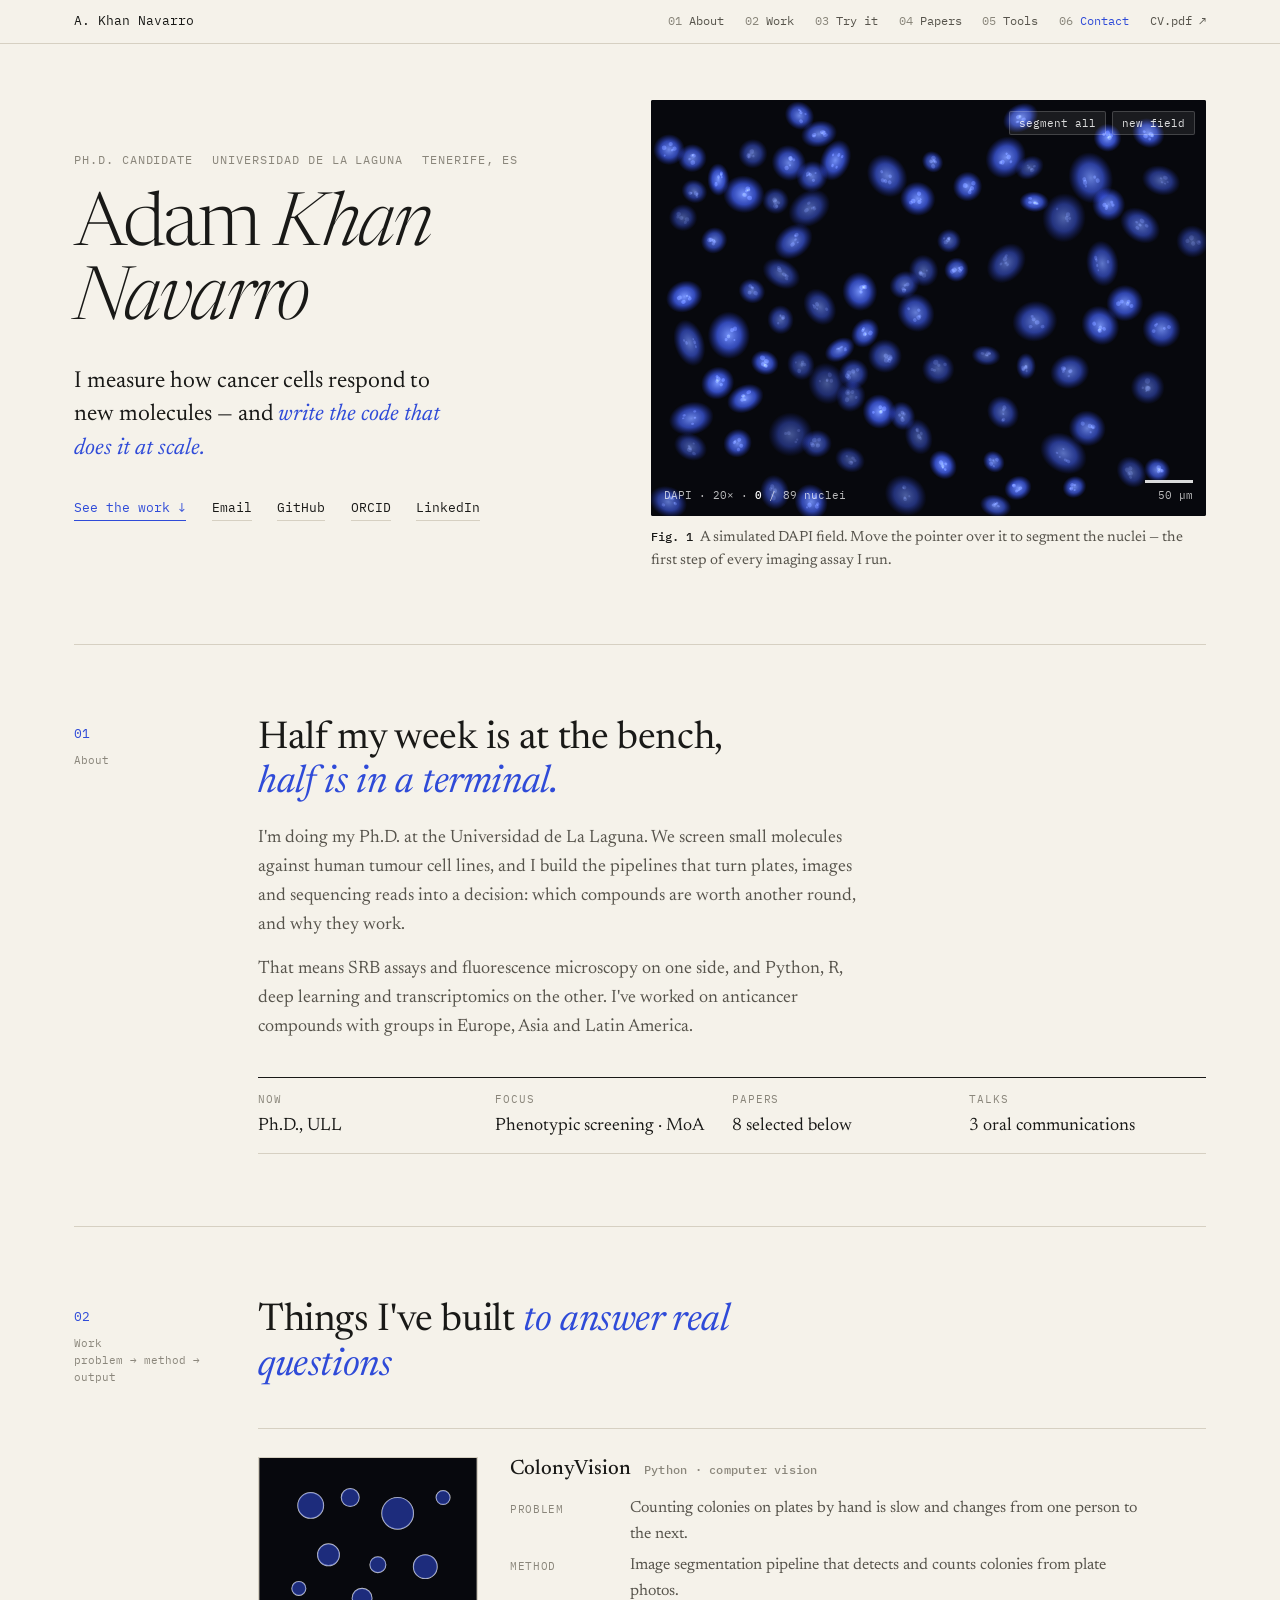
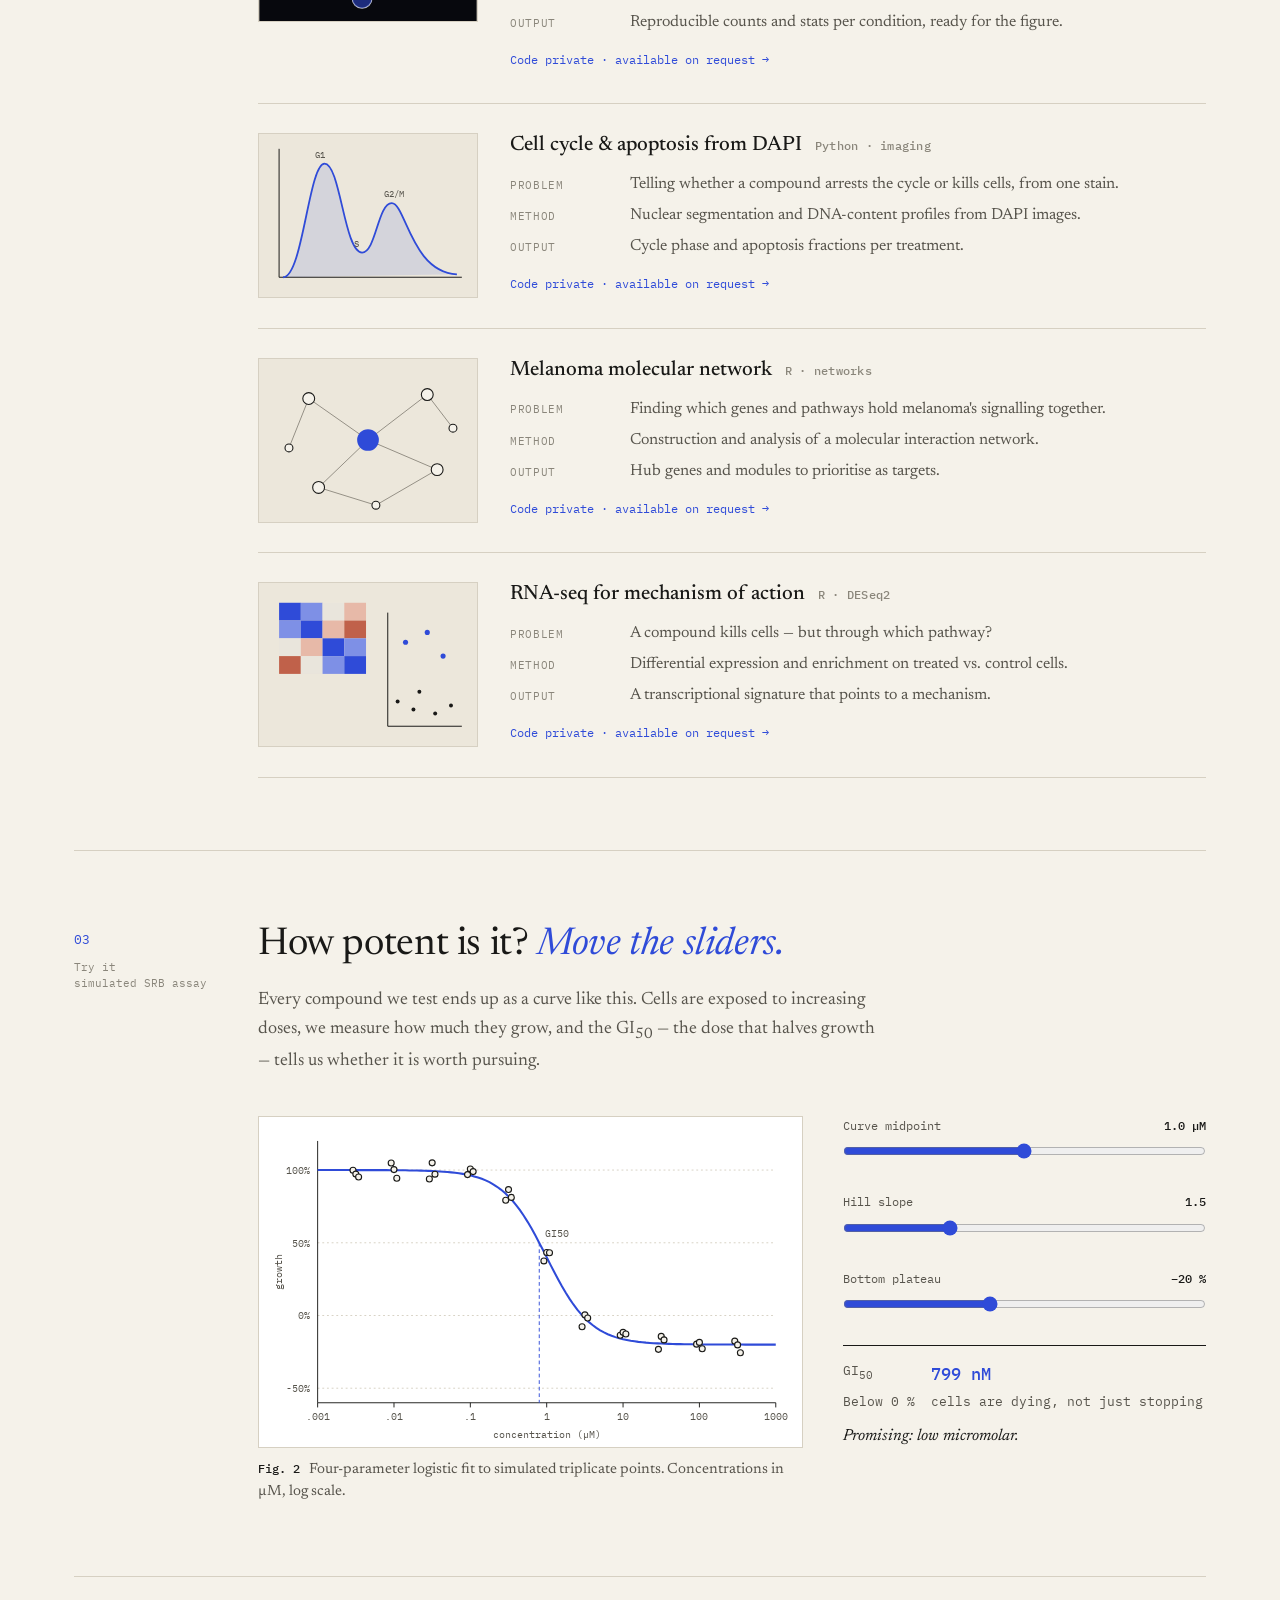
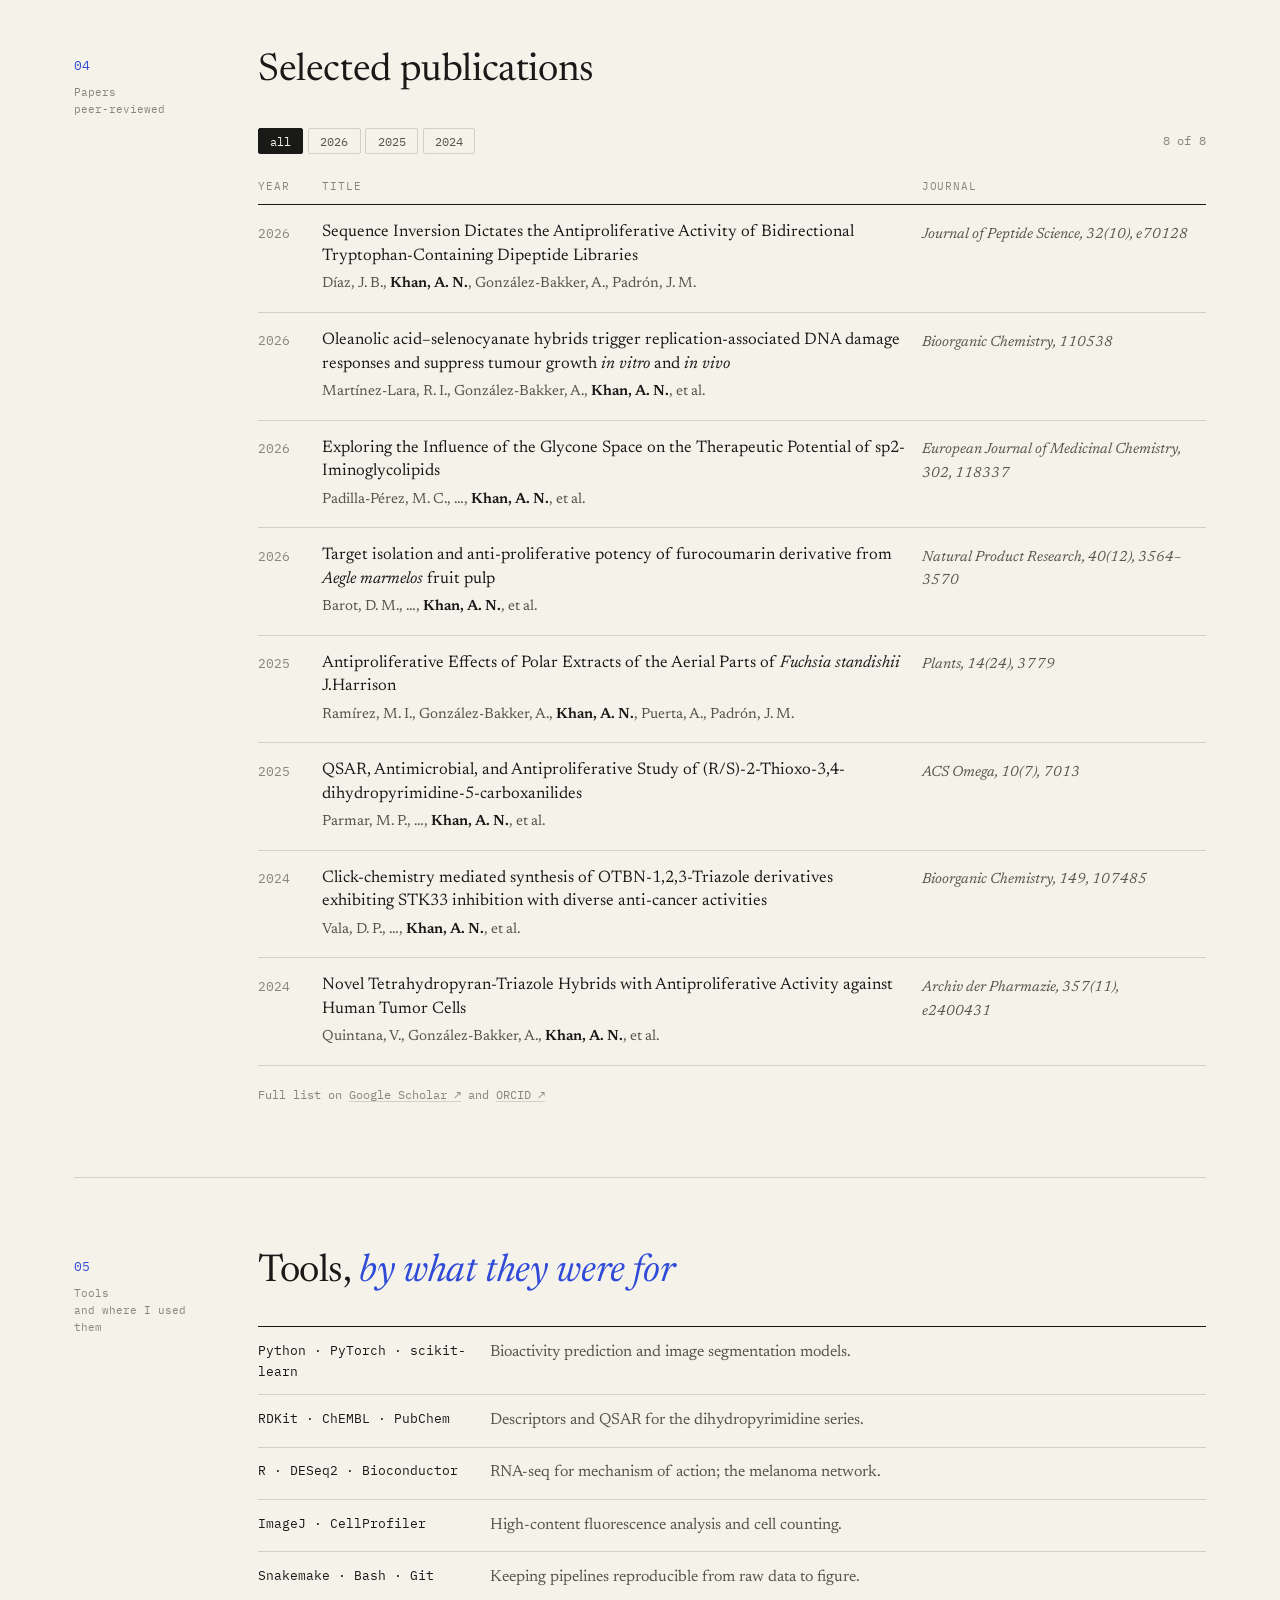
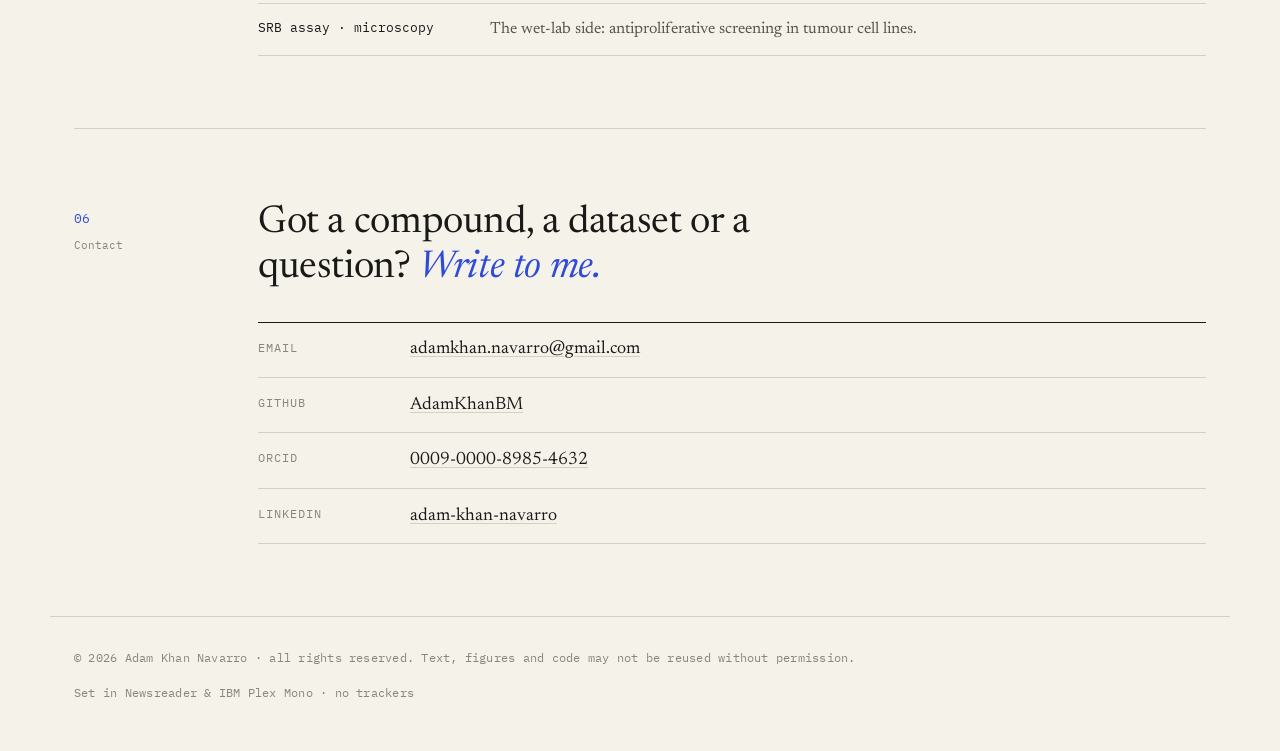
==== commit 3c316306: "Hide links to private repos and add rights notice Co-Authored-By: Claude Opus 5.5 <noreply@anthropic" ====
--- a/index.html
+++ b/index.html
@@ -409,7 +409,7 @@
               <dt>Method</dt><dd>Image segmentation pipeline that detects and counts colonies from plate photos.</dd>
               <dt>Output</dt><dd>Reproducible counts and stats per condition, ready for the figure.</dd>
             </dl>
-            <a class="repo" href="https://github.com/AdamKhanBM/ColonyVision" target="_blank" rel="noopener">github.com/AdamKhanBM/ColonyVision ↗</a>
+            <a class="repo" href="mailto:adamkhan.navarro@gmail.com">Code private · available on request →</a>
           </div>
         </article>
 
@@ -430,7 +430,7 @@
               <dt>Method</dt><dd>Nuclear segmentation and DNA-content profiles from DAPI images.</dd>
               <dt>Output</dt><dd>Cycle phase and apoptosis fractions per treatment.</dd>
             </dl>
-            <a class="repo" href="https://github.com/AdamKhanBM/Cell_Cycle" target="_blank" rel="noopener">github.com/AdamKhanBM/Cell_Cycle ↗</a>
+            <a class="repo" href="mailto:adamkhan.navarro@gmail.com">Code private · available on request →</a>
           </div>
         </article>
 
@@ -456,7 +456,7 @@
               <dt>Method</dt><dd>Construction and analysis of a molecular interaction network.</dd>
               <dt>Output</dt><dd>Hub genes and modules to prioritise as targets.</dd>
             </dl>
-            <a class="repo" href="https://github.com/AdamKhanBM/Melanoma_Network" target="_blank" rel="noopener">github.com/AdamKhanBM/Melanoma_Network ↗</a>
+            <a class="repo" href="mailto:adamkhan.navarro@gmail.com">Code private · available on request →</a>
           </div>
         </article>
 
@@ -483,7 +483,7 @@
               <dt>Method</dt><dd>Differential expression and enrichment on treated vs. control cells.</dd>
               <dt>Output</dt><dd>A transcriptional signature that points to a mechanism.</dd>
             </dl>
-            <a class="repo" href="https://github.com/AdamKhanBM/Rnaseq_Moa" target="_blank" rel="noopener">github.com/AdamKhanBM/Rnaseq_Moa ↗</a>
+            <a class="repo" href="mailto:adamkhan.navarro@gmail.com">Code private · available on request →</a>
           </div>
         </article>
 
@@ -651,7 +651,7 @@
 </main>
 
 <footer>
-  <span class="mono">© 2026 Adam Khan Navarro</span>
+  <span class="mono">© 2026 Adam Khan Navarro · all rights reserved. Text, figures and code may not be reused without permission.</span>
   <span class="mono">Set in Newsreader &amp; IBM Plex Mono · no trackers</span>
 </footer>
 
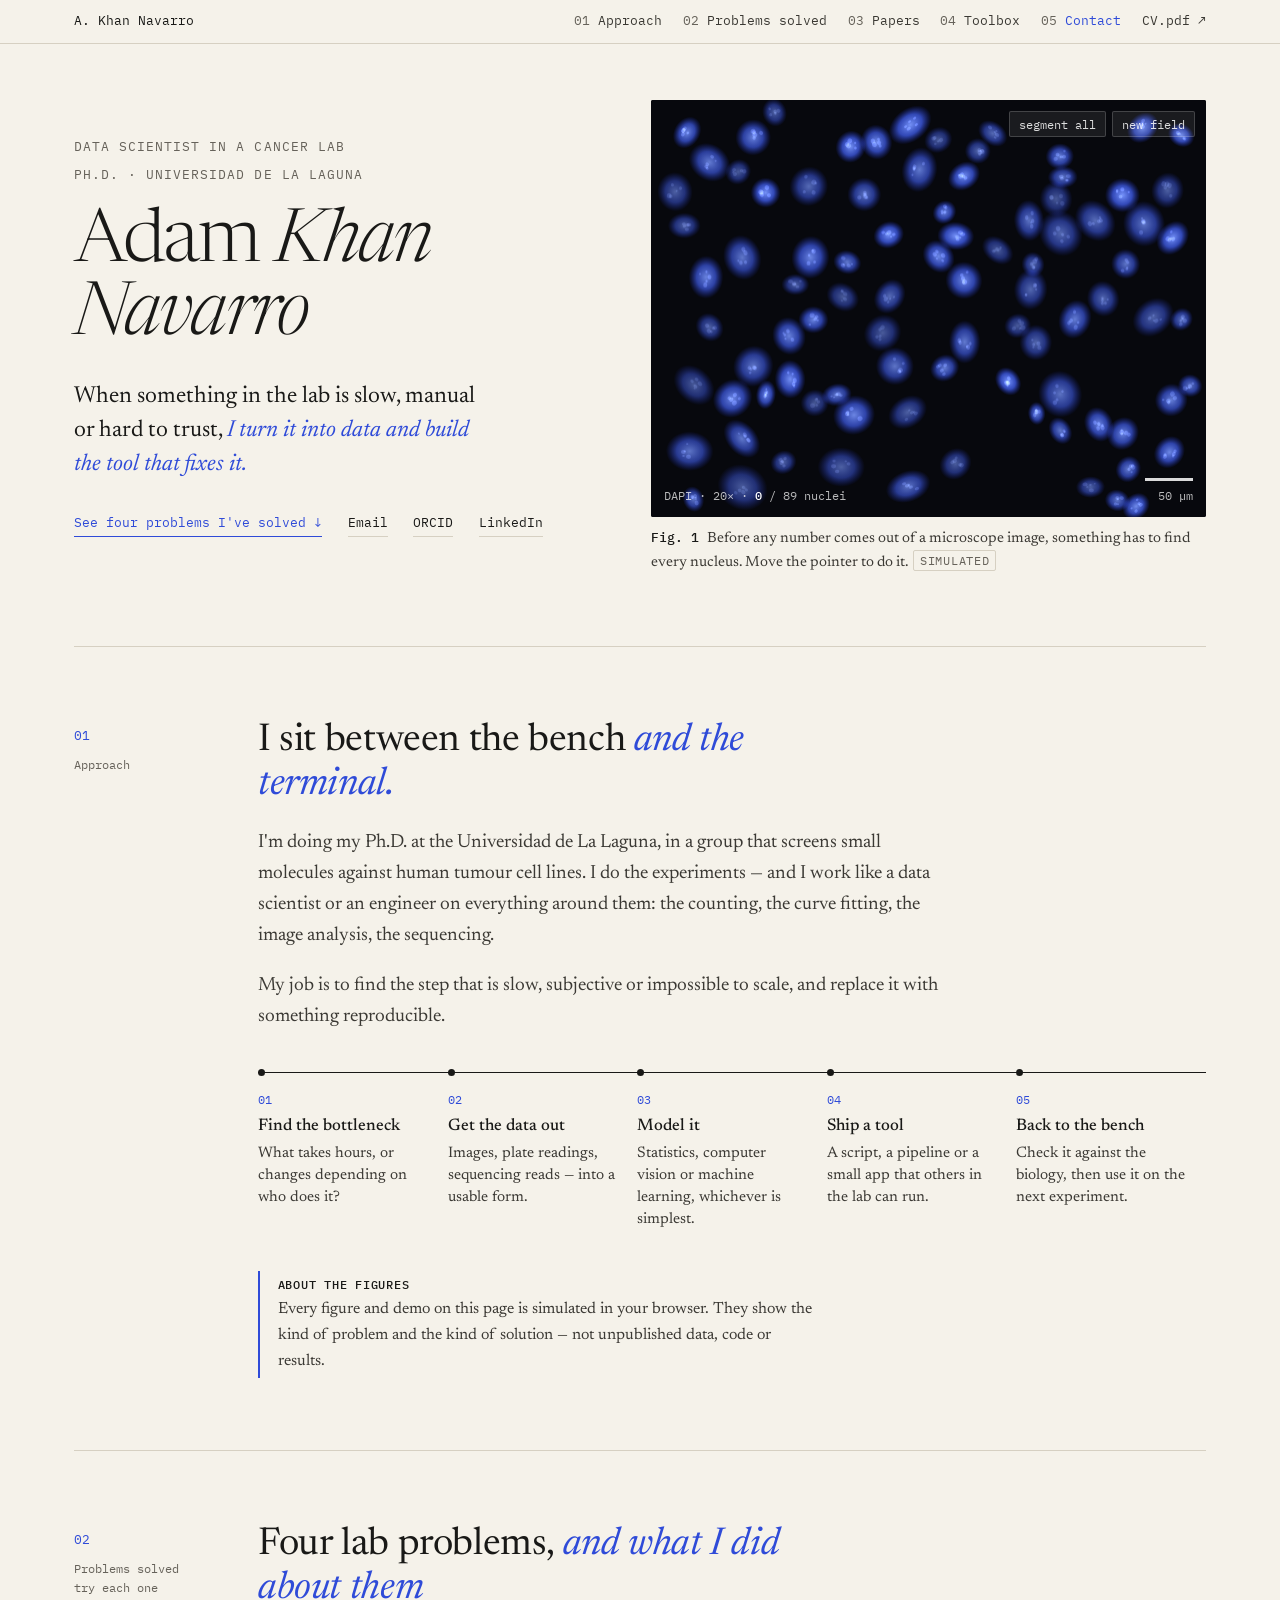
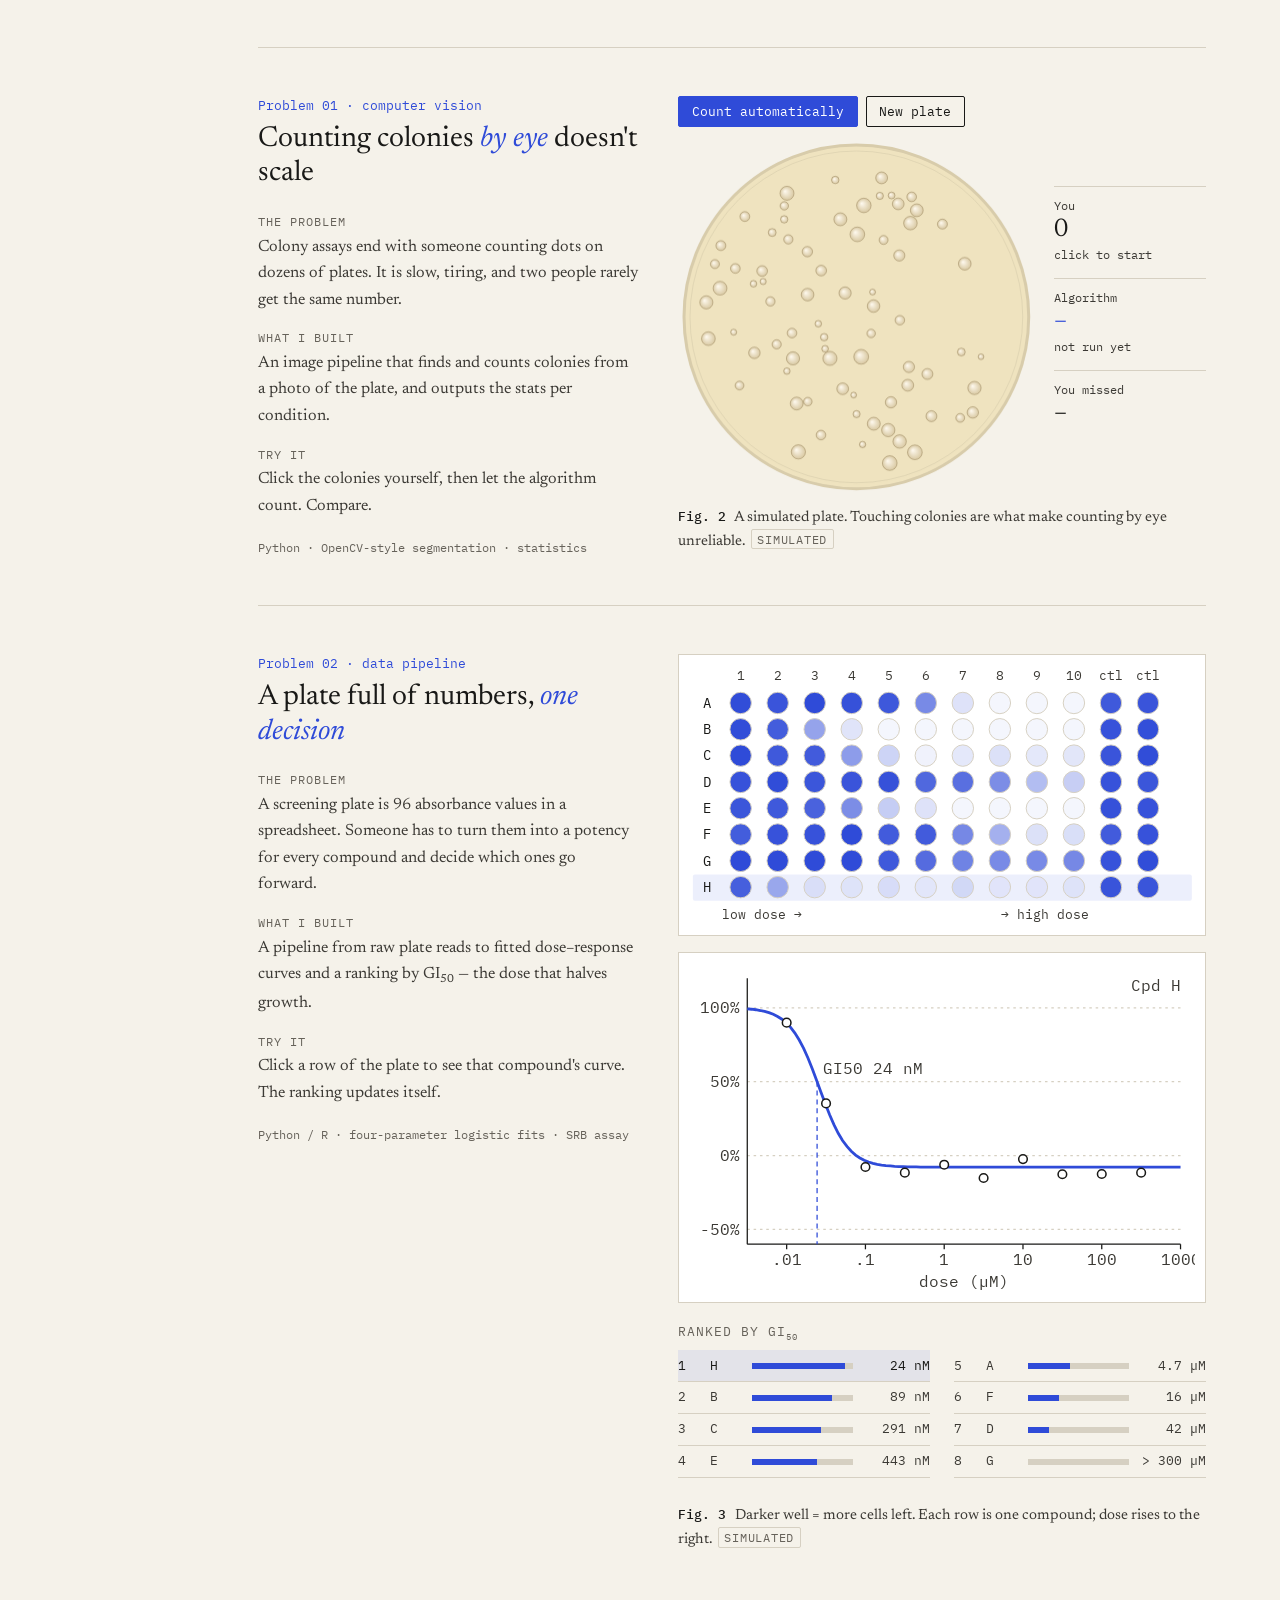
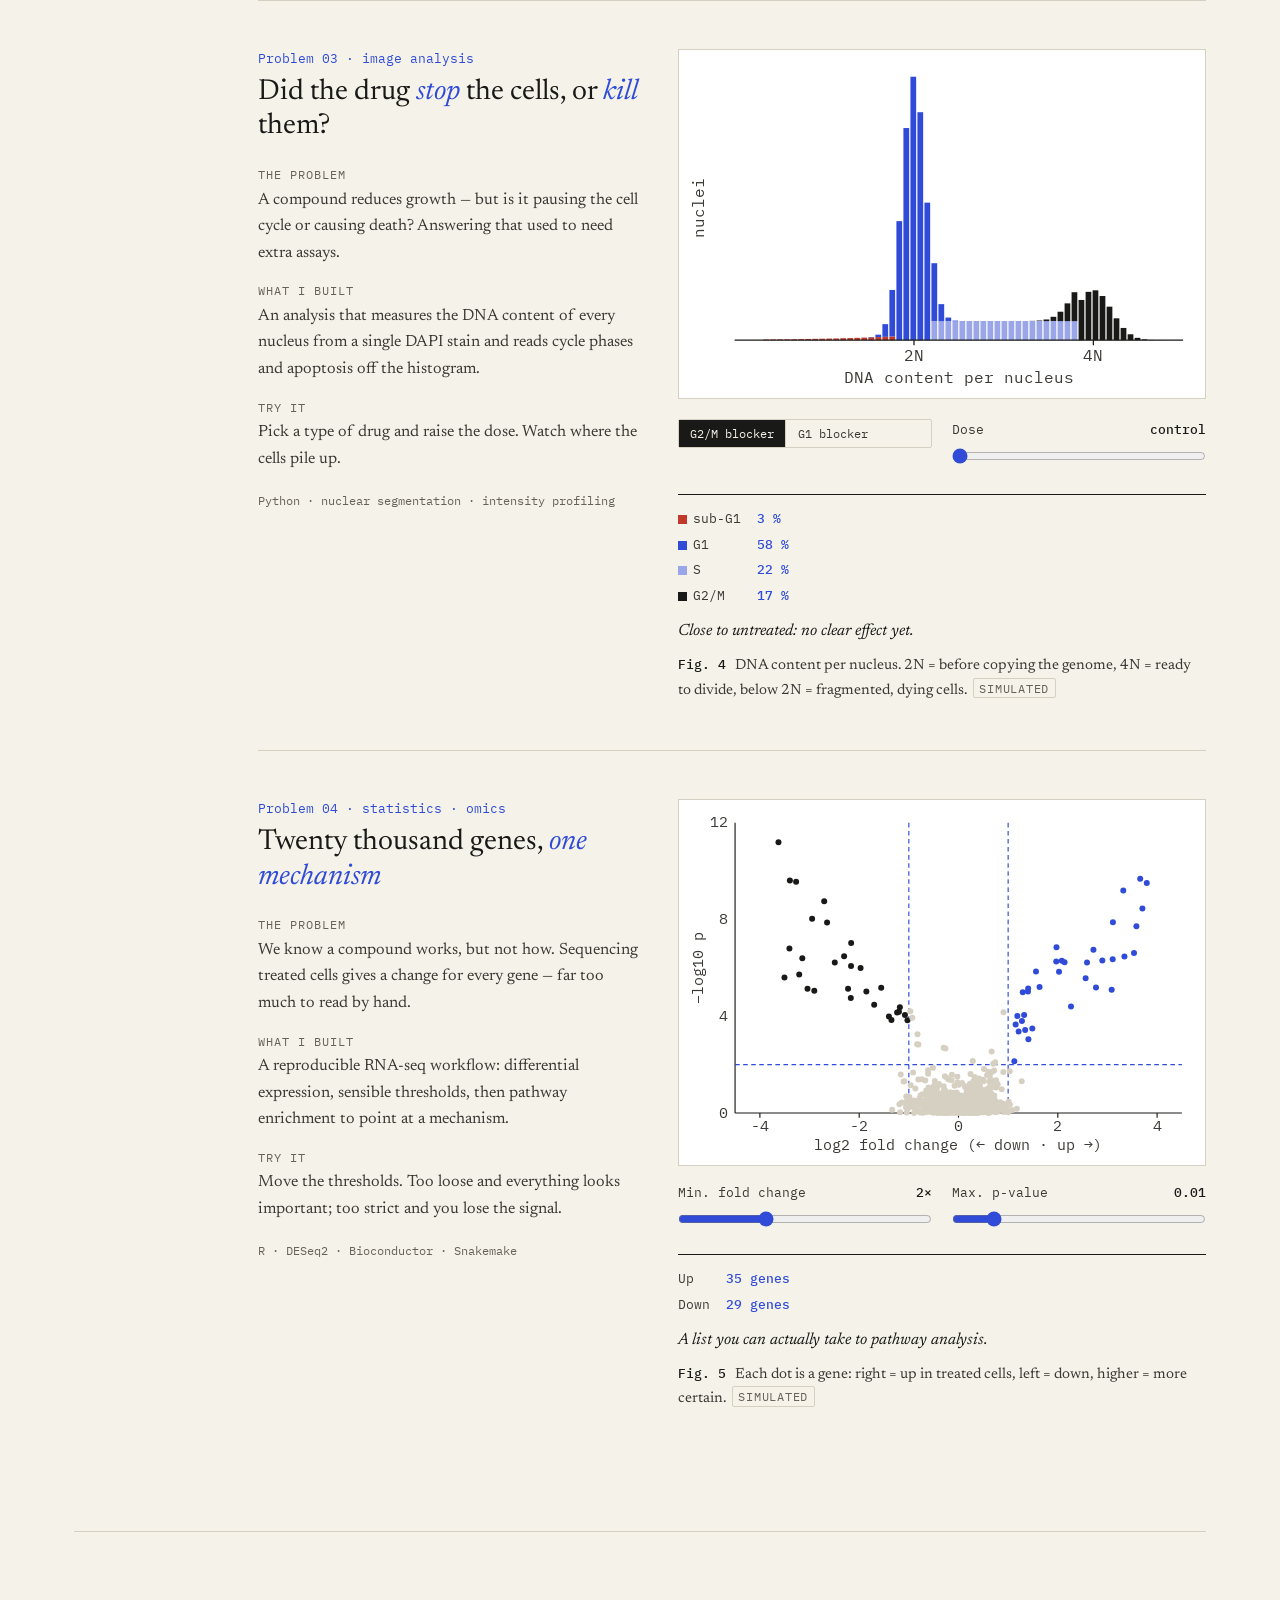
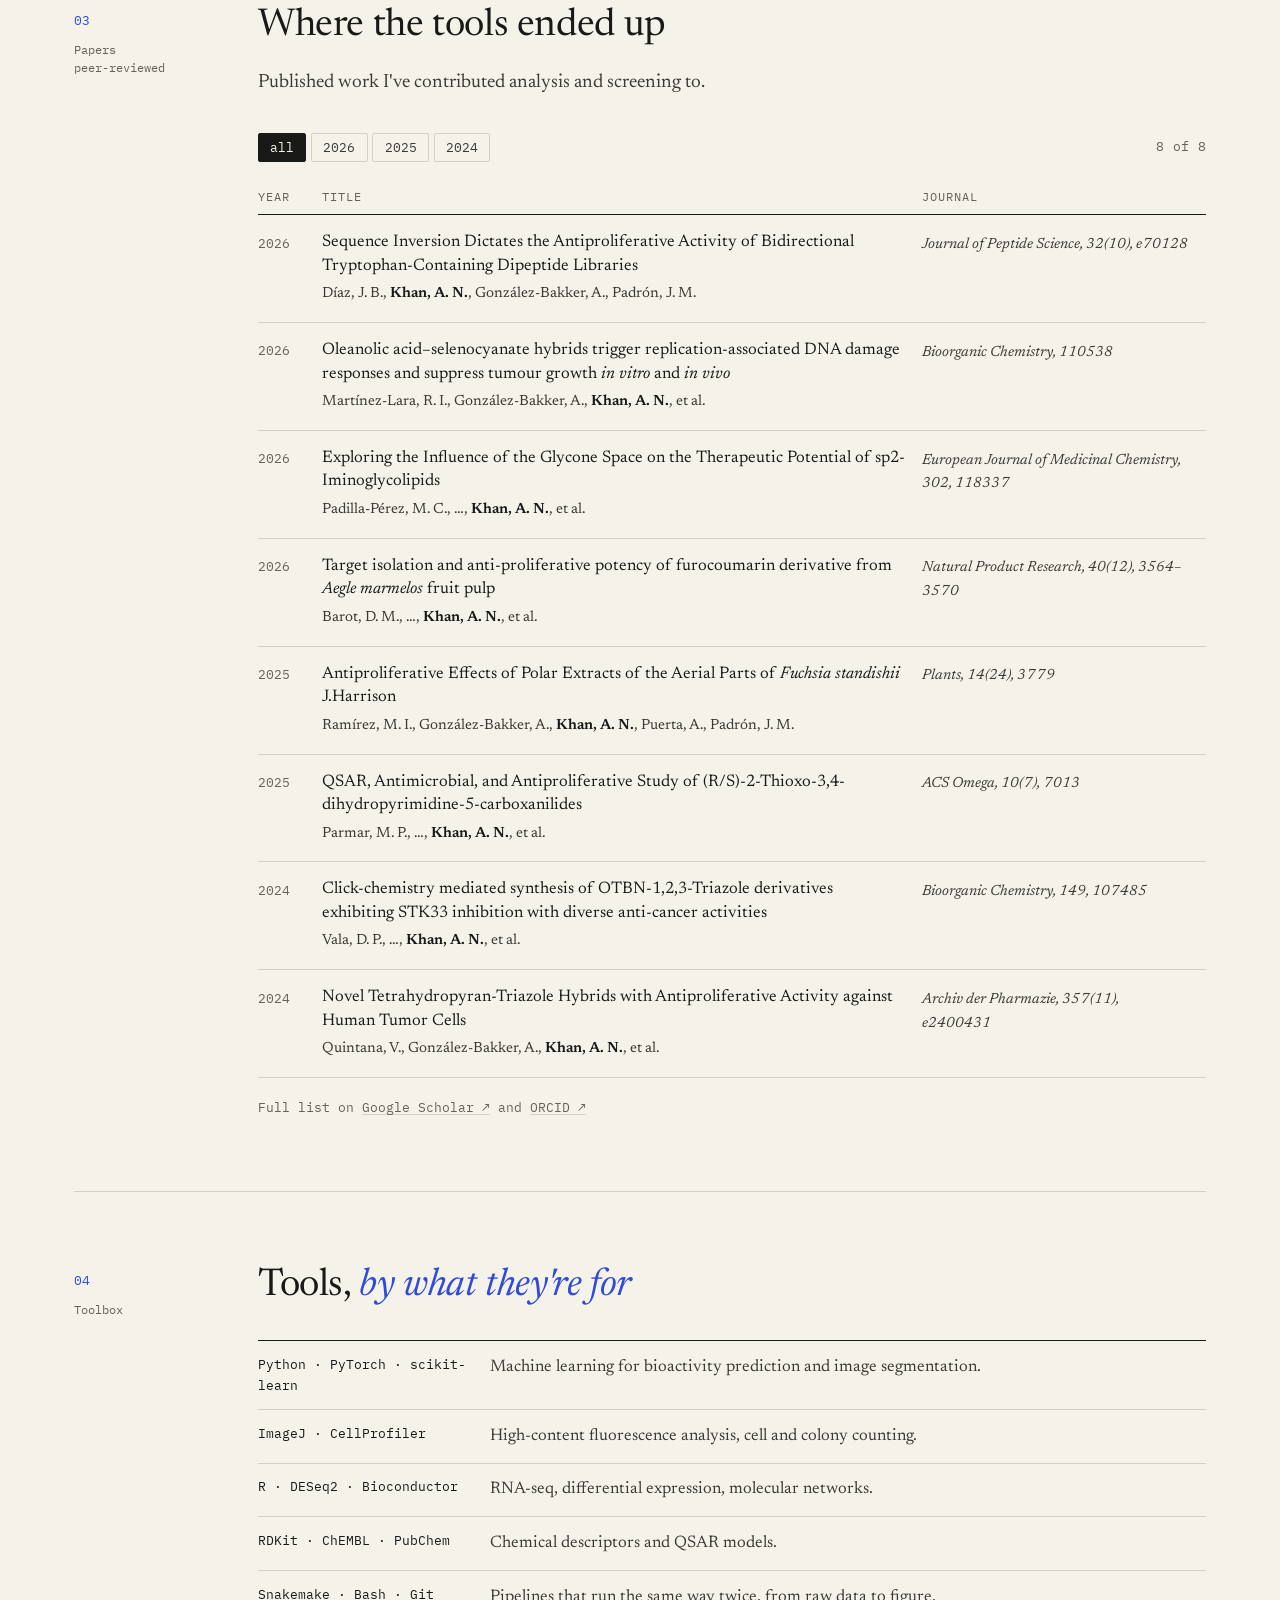
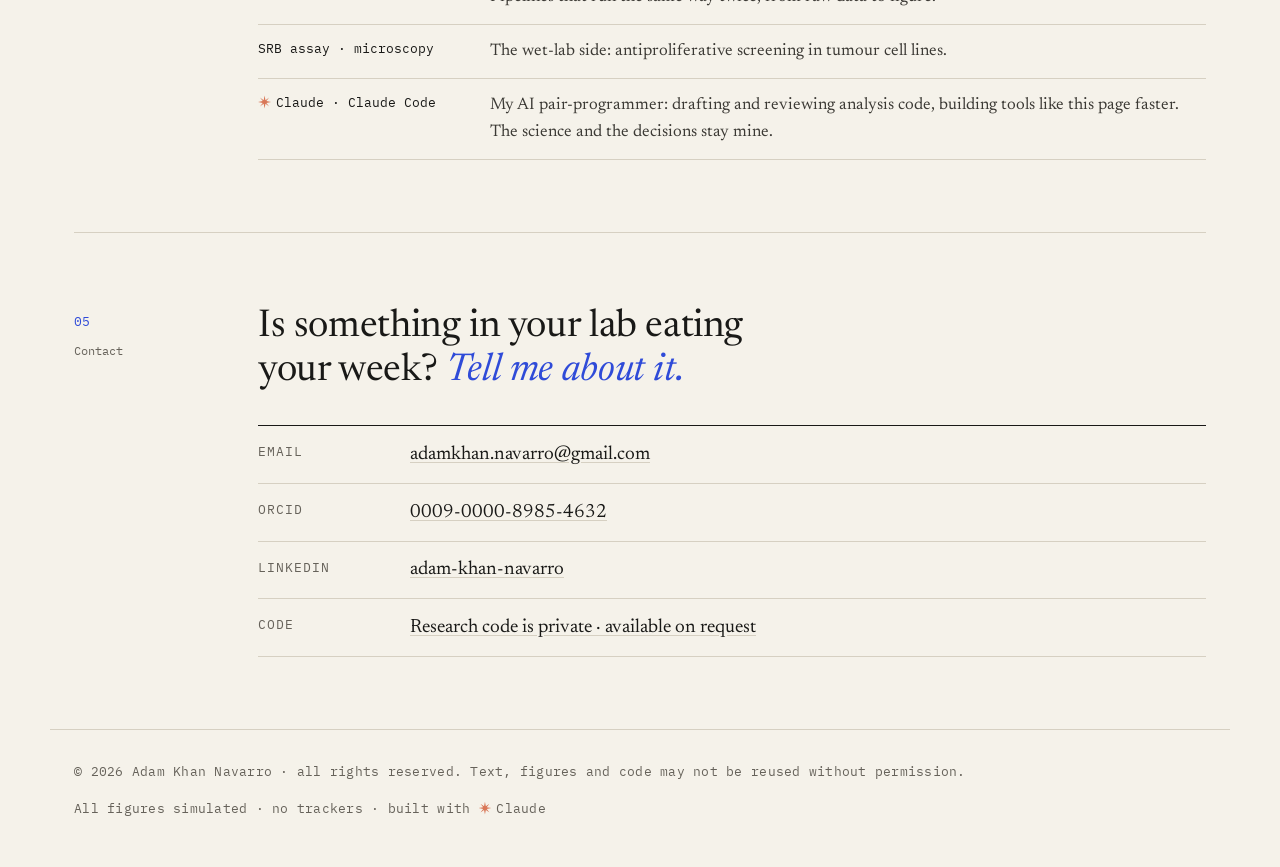
==== commit 20b72ad7: "Reframe CV around lab problems solved with data Four interactive, fully simulated demos (colony coun" ====
--- a/index.html
+++ b/index.html
@@ -3,8 +3,8 @@
 <head>
   <meta charset="UTF-8" />
   <meta name="viewport" content="width=device-width, initial-scale=1.0" />
-  <title>Adam Khan Navarro — Bioinformatics Researcher</title>
-  <meta name="description" content="Adam Khan Navarro — Ph.D. candidate at Universidad de La Laguna. Phenotypic drug screening, cell imaging and the code that runs them at scale." />
+  <title>Adam Khan Navarro — Data science for the lab</title>
+  <meta name="description" content="Adam Khan Navarro — Ph.D. candidate at Universidad de La Laguna. I turn slow, manual lab work in cancer drug screening into data tools: imaging, dose–response, cell cycle and RNA-seq." />
   <link rel="preconnect" href="https://fonts.googleapis.com">
   <link rel="preconnect" href="https://fonts.gstatic.com" crossorigin>
   <link href="https://fonts.googleapis.com/css2?family=Newsreader:ital,opsz,wght@0,6..72,300..600;1,6..72,300..500&family=IBM+Plex+Mono:wght@400;500&display=swap" rel="stylesheet">
@@ -18,12 +18,16 @@
       --paper: #f5f2ea;
       --paper-2: #ece7db;
       --ink: #191917;
-      --ink-2: #57544c;
-      --ink-3: #8a867b;
+      /* Secondary inks kept dark enough for long reading: ink-2 ≈ 10:1,
+         ink-3 ≈ 5.5:1 on the paper colour. */
+      --ink-2: #3b3934;
+      --ink-3: #66625a;
+      --claude: #d97757;
       --rule: #d6d0c2;
       --dapi: #2f4bd8;
       --dapi-soft: rgba(47,75,216,.09);
       --scope: #07080d;           /* the microscope's black, only inside figures */
+      --agar: #efe3bf;
 
       --serif: 'Newsreader', Georgia, 'Times New Roman', serif;
       --mono: 'IBM Plex Mono', ui-monospace, Menlo, monospace;
@@ -37,8 +41,9 @@
 
     body {
       font-family: var(--serif);
-      font-size: 1.125rem;
-      line-height: 1.6;
+      font-size: 1.2rem;
+      line-height: 1.62;
+      font-weight: 400;
       background: var(--paper);
       color: var(--ink);
       -webkit-font-smoothing: antialiased;
@@ -46,10 +51,11 @@
     a { color: inherit; text-decoration-color: var(--rule); text-underline-offset: .18em; }
     a:hover { color: var(--dapi); text-decoration-color: currentColor; }
     :focus-visible { outline: 2px solid var(--dapi); outline-offset: 3px; }
+    sub { font-size: .7em; }
 
     .mono, .label {
       font-family: var(--mono);
-      font-size: .74rem;
+      font-size: .8rem;
       letter-spacing: .02em;
       color: var(--ink-3);
     }
@@ -70,7 +76,7 @@
     .top-name { font-family: var(--mono); font-size: .8rem; text-decoration: none; color: var(--ink); white-space: nowrap; }
     .top-nav { display: flex; gap: 1.3rem; margin-left: auto; overflow-x: auto; scrollbar-width: none; }
     .top-nav::-webkit-scrollbar { display: none; }
-    .top-nav a { font-family: var(--mono); font-size: .74rem; color: var(--ink-2); text-decoration: none; white-space: nowrap; }
+    .top-nav a { font-family: var(--mono); font-size: .8rem; color: var(--ink-2); text-decoration: none; white-space: nowrap; }
     .top-nav a:hover, .top-nav a[aria-current="true"] { color: var(--dapi); }
     .top-nav a span { color: var(--ink-3); }
 
@@ -87,7 +93,7 @@
     }
     .entry-margin { padding-top: .45rem; }
     .entry-margin .num { font-family: var(--mono); font-size: .8rem; color: var(--dapi); }
-    .entry-margin .note { margin-top: .5rem; font-family: var(--mono); font-size: .7rem; line-height: 1.5; color: var(--ink-3); }
+    .entry-margin .note { margin-top: .5rem; font-family: var(--mono); font-size: .78rem; line-height: 1.5; color: var(--ink-3); }
     h2 {
       font-weight: 400;
       font-size: clamp(1.7rem, 1.2rem + 1.6vw, 2.4rem);
@@ -95,7 +101,7 @@
       letter-spacing: -.01em;
       max-width: 24ch;
     }
-    h2 em { font-style: italic; color: var(--dapi); }
+    h2 em, h3 em { font-style: italic; color: var(--dapi); }
     .lede { margin-top: 1.2rem; max-width: var(--measure); color: var(--ink-2); }
 
     /* ─── HERO ─── */
@@ -119,7 +125,7 @@
       margin-top: 1.6rem;
       font-size: clamp(1.2rem, 1.05rem + .5vw, 1.45rem);
       line-height: 1.45;
-      max-width: 30ch;
+      max-width: 32ch;
     }
     .hero-claim mark { background: none; color: var(--dapi); font-style: italic; }
     .hero-links { margin-top: 2rem; display: flex; flex-wrap: wrap; gap: .6rem 1.6rem; font-family: var(--mono); font-size: .8rem; }
@@ -141,7 +147,7 @@
     .scope-hud {
       position: absolute; left: .8rem; right: .8rem; bottom: .7rem;
       display: flex; justify-content: space-between; align-items: end; gap: 1rem;
-      font-family: var(--mono); font-size: .7rem; color: rgba(255,255,255,.72);
+      font-family: var(--mono); font-size: .78rem; color: rgba(255,255,255,.72);
       pointer-events: none;
     }
     .scope-hud b { color: #fff; font-weight: 500; }
@@ -149,72 +155,44 @@
     .scope-bar i { display: block; width: 48px; height: 3px; background: rgba(255,255,255,.85); }
     .scope-tools { position: absolute; top: .7rem; right: .7rem; display: flex; gap: .4rem; }
     .chip {
-      font-family: var(--mono); font-size: .68rem;
+      font-family: var(--mono); font-size: .78rem;
       background: rgba(255,255,255,.08); color: rgba(255,255,255,.85);
       border: 1px solid rgba(255,255,255,.18);
       padding: .25rem .55rem; border-radius: 2px; cursor: pointer;
     }
     .chip:hover, .chip[aria-pressed="true"] { background: rgba(255,255,255,.18); color: #fff; }
     figcaption { margin-top: .7rem; font-size: .92rem; line-height: 1.5; color: var(--ink-2); max-width: 60ch; }
-    figcaption b { font-family: var(--mono); font-size: .74rem; font-weight: 500; color: var(--ink); margin-right: .35rem; }
-
-    /* ─── ABOUT ─── */
-    .about-text p { max-width: var(--measure); }
-    .about-text p + p { margin-top: 1rem; }
-    .facts {
-      margin-top: 2.2rem;
-      display: grid; grid-template-columns: repeat(auto-fit, minmax(180px, 1fr));
-      border-top: 1px solid var(--ink);
-    }
-    .facts div { padding: .8rem 1rem .8rem 0; border-bottom: 1px solid var(--rule); }
-    .facts dt { font-family: var(--mono); font-size: .7rem; color: var(--ink-3); text-transform: uppercase; letter-spacing: .08em; }
-    .facts dd { margin-top: .2rem; }
-
-    /* ─── PROJECTS ─── */
-    .cases { margin-top: 2.5rem; display: grid; gap: 0; }
-    .case {
-      display: grid;
-      grid-template-columns: 220px minmax(0, 1fr);
-      gap: 2rem;
-      padding: 1.8rem 0;
-      border-top: 1px solid var(--rule);
-    }
-    .case:last-child { border-bottom: 1px solid var(--rule); }
-    .case-fig {
-      aspect-ratio: 4 / 3;
-      background: var(--paper-2);
-      border: 1px solid var(--rule);
-      display: grid; place-items: center;
-      overflow: hidden;
-    }
-    .case-fig svg { width: 100%; height: 100%; }
-    .case h3 { font-weight: 500; font-size: 1.3rem; line-height: 1.25; }
-    .case h3 .mono { margin-left: .5rem; }
-    .case dl { margin-top: .8rem; display: grid; grid-template-columns: 6.5rem minmax(0, 1fr); gap: .35rem 1rem; font-size: 1rem; }
-    .case dt { font-family: var(--mono); font-size: .7rem; color: var(--ink-3); text-transform: uppercase; letter-spacing: .06em; padding-top: .3rem; }
-    .case dd { color: var(--ink-2); max-width: 58ch; }
-    .case .repo { display: inline-block; margin-top: .9rem; font-family: var(--mono); font-size: .76rem; color: var(--dapi); text-decoration: none; }
-    .case .repo:hover { text-decoration: underline; }
-
-    /* ─── DOSE–RESPONSE ─── */
-    .lab {
-      margin-top: 2.5rem;
-      display: grid;
-      grid-template-columns: minmax(0, 1.5fr) minmax(0, 1fr);
-      gap: 2.5rem;
-      align-items: start;
-    }
-    .plot { background: #fff; border: 1px solid var(--rule); padding: .6rem .6rem .2rem; }
-    .plot svg { display: block; width: 100%; height: auto; font-family: var(--mono); }
-    .plot .axis { stroke: var(--ink); stroke-width: 1; }
-    .plot .tick { stroke: var(--ink); stroke-width: 1; }
-    .plot .grid { stroke: var(--rule); stroke-width: 1; stroke-dasharray: 2 3; }
-    .plot text { font-size: 11px; fill: var(--ink-2); }
-    .plot .curve { fill: none; stroke: var(--dapi); stroke-width: 2.2; }
-    .plot .pt { fill: var(--paper); stroke: var(--ink); stroke-width: 1.2; }
-    .plot .gi { stroke: var(--dapi); stroke-width: 1; stroke-dasharray: 4 3; }
-    .controls { display: grid; gap: 1.4rem; }
-    .control label { display: flex; justify-content: space-between; font-family: var(--mono); font-size: .76rem; color: var(--ink-2); }
+    figcaption b { font-family: var(--mono); font-size: .8rem; font-weight: 500; color: var(--ink); margin-right: .35rem; }
+    .sim {
+      display: inline-block; margin-left: .35rem;
+      font-family: var(--mono); font-size: .78rem; letter-spacing: .06em; text-transform: uppercase;
+      color: var(--ink-3); border: 1px solid var(--rule); padding: 0 .35rem; border-radius: 2px;
+      vertical-align: .1em;
+    }
+
+    /* Light figure frame and controls shared by the problem demos */
+    .frame { background: #fff; border: 1px solid var(--rule); padding: .6rem; }
+    .frame svg { display: block; width: 100%; height: auto; font-family: var(--mono); }
+    .frame text { font-size: 13px; fill: var(--ink-2); }
+    .axis, .tick { stroke: var(--ink); stroke-width: 1; }
+    .grid { stroke: var(--rule); stroke-width: 1; stroke-dasharray: 2 3; }
+    .btn {
+      font-family: var(--mono); font-size: .8rem;
+      background: none; border: 1px solid var(--ink); color: var(--ink);
+      padding: .4rem .8rem; border-radius: 2px; cursor: pointer;
+    }
+    .btn:hover { background: var(--ink); color: var(--paper); }
+    .btn.primary { background: var(--dapi); border-color: var(--dapi); color: #fff; }
+    .btn.primary:hover { background: #2238ad; }
+    .seg { display: inline-flex; border: 1px solid var(--rule); border-radius: 2px; }
+    .seg button {
+      font-family: var(--mono); font-size: .78rem;
+      background: none; border: 0; color: var(--ink-2);
+      padding: .35rem .7rem; cursor: pointer;
+    }
+    .seg button + button { border-left: 1px solid var(--rule); }
+    .seg button[aria-pressed="true"] { background: var(--ink); color: var(--paper); }
+    .control label { display: flex; justify-content: space-between; gap: 1rem; font-family: var(--mono); font-size: .82rem; color: var(--ink-2); }
     .control output { color: var(--ink); font-weight: 500; }
     input[type="range"] { width: 100%; margin-top: .5rem; accent-color: var(--dapi); }
     .readout {
@@ -223,20 +201,119 @@
       font-family: var(--mono); font-size: .8rem; color: var(--ink-2);
       display: grid; grid-template-columns: auto 1fr; gap: .3rem 1rem;
     }
-    .readout b { color: var(--dapi); font-weight: 500; font-size: 1.05rem; }
-    .verdict { grid-column: 1 / -1; margin-top: .4rem; font-family: var(--serif); font-size: 1rem; font-style: italic; color: var(--ink); }
+    .readout b { color: var(--dapi); font-weight: 500; }
+    .verdict { grid-column: 1 / -1; margin-top: .4rem; font-family: var(--serif); font-size: 1.02rem; font-style: italic; color: var(--ink); }
+
+    /* ─── 01 APPROACH ─── */
+    .steps {
+      margin-top: 2.5rem;
+      list-style: none;
+      display: grid; grid-template-columns: repeat(5, minmax(0, 1fr));
+      border-top: 1px solid var(--ink);
+      counter-reset: step;
+    }
+    .steps li { padding: 1rem 1.2rem 0 0; position: relative; }
+    .steps li::before {
+      counter-increment: step;
+      content: counter(step, decimal-leading-zero);
+      display: block; font-family: var(--mono); font-size: .78rem; color: var(--dapi);
+      margin-bottom: .4rem;
+    }
+    .steps li::after {
+      content: ''; position: absolute; top: -4px; left: 0;
+      width: 7px; height: 7px; border-radius: 50%; background: var(--ink);
+    }
+    .steps b { display: block; font-weight: 500; font-size: 1.05rem; line-height: 1.3; }
+    .steps span { display: block; margin-top: .3rem; font-size: .95rem; line-height: 1.45; color: var(--ink-2); }
+    .note-box {
+      margin-top: 2.5rem; max-width: var(--measure);
+      border-left: 2px solid var(--dapi); padding: .2rem 0 .2rem 1.1rem;
+      font-size: 1rem; color: var(--ink-2);
+    }
+    .note-box b { font-family: var(--mono); font-size: .78rem; font-weight: 500; letter-spacing: .06em; text-transform: uppercase; color: var(--ink); display: block; margin-bottom: .2rem; }
+
+    /* ─── 02 PROBLEMS ─── */
+    .problem {
+      padding: 3rem 0;
+      border-top: 1px solid var(--rule);
+      display: grid;
+      grid-template-columns: minmax(0, .9fr) minmax(0, 1.25fr);
+      gap: 2.5rem;
+      align-items: start;
+    }
+    .problem:first-of-type { margin-top: 2.2rem; }
+    .problem-tag { font-family: var(--mono); font-size: .8rem; color: var(--dapi); }
+    .problem h3 { margin-top: .4rem; font-weight: 400; font-size: clamp(1.35rem, 1.1rem + .9vw, 1.8rem); line-height: 1.2; }
+    .problem dl { margin-top: 1.2rem; }
+    .problem dt { margin-top: .9rem; font-family: var(--mono); font-size: .78rem; letter-spacing: .08em; text-transform: uppercase; color: var(--ink-3); }
+    .problem dd { margin-top: .15rem; font-size: 1.02rem; color: var(--ink-2); }
+    .problem .stack { margin-top: 1.1rem; font-family: var(--mono); font-size: .78rem; color: var(--ink-3); }
+    .demo-bar { display: flex; flex-wrap: wrap; gap: .5rem; align-items: center; margin-bottom: .7rem; }
+    .demo-bar .mono { margin-left: auto; }
+
+    /* P1 · colonies */
+    .plate-wrap { display: grid; grid-template-columns: minmax(0, 1fr) 9.5rem; gap: 1.2rem; align-items: center; }
+    .plate { aspect-ratio: 1; width: 100%; max-width: 380px; }
+    .plate canvas { display: block; width: 100%; height: 100%; cursor: pointer; touch-action: manipulation; }
+    .tally { font-family: var(--mono); font-size: .78rem; color: var(--ink-2); display: grid; gap: .9rem; }
+    .tally div { border-top: 1px solid var(--rule); padding-top: .5rem; }
+    .tally b { display: block; font-size: 1.6rem; font-weight: 400; font-family: var(--serif); color: var(--ink); line-height: 1.1; }
+    .tally .auto b { color: var(--dapi); }
+
+    /* P2 · 96-well plate */
+    .wells-wrap { display: grid; gap: 1rem; }
+    .wells svg .well { cursor: pointer; stroke: var(--rule); stroke-width: 1; }
+    .wells svg .row-hit { fill: transparent; cursor: pointer; }
+    .wells svg .row-on { fill: var(--dapi-soft); }
+    .wells svg .row-label { font-size: 14px; fill: var(--ink); }
+    .dr-grid { display: grid; grid-template-columns: minmax(0, 1fr); gap: 1.2rem; }
+    .rank { columns: 2; column-gap: 1.5rem; }
+    .rank li { break-inside: avoid; }
+    .curve { fill: none; stroke: var(--dapi); stroke-width: 2.2; }
+    .pt { fill: #fff; stroke: var(--ink); stroke-width: 1.2; }
+    .gi-line { stroke: var(--dapi); stroke-width: 1; stroke-dasharray: 4 3; }
+    .rank { list-style: none; font-family: var(--mono); font-size: .8rem; }
+    .rank li { border-bottom: 1px solid var(--rule); }
+    .rank button {
+      width: 100%; display: grid; grid-template-columns: 1.6rem 2.2rem minmax(0, 1fr) 4.4rem; gap: .4rem; align-items: center;
+      background: none; border: 0; padding: .32rem 0; cursor: pointer; text-align: left;
+      font: inherit; color: var(--ink-2);
+    }
+    .rank button[aria-pressed="true"] { color: var(--ink); background: var(--dapi-soft); }
+    .rank .bar { height: 6px; background: var(--rule); position: relative; }
+    .rank .bar i { position: absolute; inset: 0 auto 0 0; background: var(--dapi); }
+    .rank .v { text-align: right; }
+
+    /* P3 · cell cycle */
+    .cc-grid { display: grid; grid-template-columns: minmax(0, 1fr); gap: 1.2rem; }
+    .cc-ctl { grid-template-columns: minmax(0, 1fr) minmax(0, 1fr); align-items: start; }
+    .cc-ctl .readout { grid-column: 1 / -1; }
+    .cc-ctl { display: grid; gap: 1.2rem; }
+    .phase-key { display: inline-block; width: .7em; height: .7em; margin-right: .35rem; vertical-align: -.05em; }
+
+    /* P4 · volcano */
+    .volcano { position: relative; }
+    .volcano circle { transition: fill .15s; }
+    .tip {
+      position: absolute; pointer-events: none;
+      background: var(--ink); color: var(--paper);
+      font-family: var(--mono); font-size: .78rem; line-height: 1.4;
+      padding: .3rem .5rem; border-radius: 2px; white-space: nowrap;
+      transform: translate(-50%, calc(-100% - 10px));
+    }
+    .vo-ctl { margin-top: 1rem; display: grid; grid-template-columns: 1fr 1fr; gap: 1.2rem; }
 
     /* ─── PUBLICATIONS ─── */
     .pub-head { margin-top: 2.2rem; display: flex; flex-wrap: wrap; justify-content: space-between; align-items: center; gap: 1rem; }
     .filters { display: flex; gap: .3rem; flex-wrap: wrap; }
     .filters button {
-      font-family: var(--mono); font-size: .74rem;
+      font-family: var(--mono); font-size: .8rem;
       background: none; border: 1px solid var(--rule); color: var(--ink-2);
       padding: .3rem .7rem; border-radius: 2px; cursor: pointer;
     }
     .filters button[aria-pressed="true"] { background: var(--ink); border-color: var(--ink); color: var(--paper); }
     .pubs { width: 100%; margin-top: 1rem; border-collapse: collapse; }
-    .pubs th { text-align: left; font-family: var(--mono); font-weight: 400; font-size: .7rem; text-transform: uppercase; letter-spacing: .08em; color: var(--ink-3); padding: .5rem 1rem .5rem 0; border-bottom: 1px solid var(--ink); }
+    .pubs th { text-align: left; font-family: var(--mono); font-weight: 400; font-size: .78rem; text-transform: uppercase; letter-spacing: .08em; color: var(--ink-3); padding: .5rem 1rem .5rem 0; border-bottom: 1px solid var(--ink); }
     .pubs td { vertical-align: top; padding: 1rem 1rem 1rem 0; border-bottom: 1px solid var(--rule); }
     .pubs td:first-child { font-family: var(--mono); font-size: .8rem; color: var(--ink-3); width: 4rem; padding-top: 1.15rem; }
     .pubs .t { font-size: 1.05rem; line-height: 1.4; }
@@ -246,37 +323,49 @@
     .pubs .a b { font-weight: 600; color: var(--ink); }
     .pubs .j { font-style: italic; font-size: .92rem; color: var(--ink-2); width: 30%; padding-top: 1.1rem; }
     .pubs tr[hidden] { display: none; }
-    .pub-more { margin-top: 1.2rem; font-family: var(--mono); font-size: .76rem; color: var(--ink-3); }
+    .pub-more { margin-top: 1.2rem; font-family: var(--mono); font-size: .82rem; color: var(--ink-3); }
 
     /* ─── TOOLS ─── */
     .tools { margin-top: 2rem; border-top: 1px solid var(--ink); }
     .tools div { display: grid; grid-template-columns: 13rem minmax(0, 1fr); gap: 1.5rem; padding: .8rem 0; border-bottom: 1px solid var(--rule); }
     .tools dt { font-family: var(--mono); font-size: .82rem; }
-    .tools dd { color: var(--ink-2); font-size: 1rem; }
+    .tools dd { color: var(--ink-2); font-size: 1.05rem; }
+
+    /* A hand-drawn eight-point spark in Claude's orange, not the official mark. */
+    .spark {
+      display: inline-block; width: 1em; height: 1em; margin-right: .4em; vertical-align: -.15em;
+      background: var(--claude);
+      clip-path: polygon(50% 0, 57% 36%, 85% 15%, 64% 43%, 100% 50%, 64% 57%, 85% 85%, 57% 64%,
+                         50% 100%, 43% 64%, 15% 85%, 36% 57%, 0 50%, 36% 43%, 15% 15%, 43% 36%);
+    }
 
     /* ─── CONTACT ─── */
     .contact-list { margin-top: 2rem; list-style: none; border-top: 1px solid var(--ink); }
     .contact-list li { display: grid; grid-template-columns: 8rem minmax(0, 1fr); gap: 1.5rem; padding: .8rem 0; border-bottom: 1px solid var(--rule); }
-    .contact-list span { font-family: var(--mono); font-size: .74rem; color: var(--ink-3); text-transform: uppercase; letter-spacing: .08em; padding-top: .2rem; }
+    .contact-list span { font-family: var(--mono); font-size: .8rem; color: var(--ink-3); text-transform: uppercase; letter-spacing: .08em; padding-top: .2rem; }
 
     footer { max-width: 1180px; margin: 0 auto; padding: 2rem 1.5rem 3rem; display: flex; flex-wrap: wrap; justify-content: space-between; gap: 1rem; border-top: 1px solid var(--rule); }
 
     /* ─── RESPONSIVE ─── */
+    @media (max-width: 980px) {
+      .problem { grid-template-columns: 1fr; gap: 1.6rem; }
+      .steps { grid-template-columns: repeat(auto-fit, minmax(150px, 1fr)); row-gap: 1.6rem; }
+    }
     @media (max-width: 900px) {
-      .hero, .lab { grid-template-columns: 1fr; }
-      .hero { gap: 2.2rem; padding-top: 2.2rem; }
+      .hero { grid-template-columns: 1fr; gap: 2.2rem; padding-top: 2.2rem; }
       .entry { grid-template-columns: 1fr; padding: 3.2rem 0; }
       .entry-margin { display: flex; gap: 1rem; align-items: baseline; margin-bottom: 1rem; padding-top: 0; }
       .entry-margin .note { margin-top: 0; }
-      .case { grid-template-columns: 1fr; gap: 1rem; }
-      .case-fig { max-width: 320px; }
     }
     @media (max-width: 600px) {
       body { font-size: 1.05rem; }
       .top-name { display: none; }
       .top-nav { margin-left: 0; }
-      .case dl, .tools div, .contact-list li { grid-template-columns: 1fr; gap: .1rem; }
-      .case dt { padding-top: .5rem; }
+      .plate-wrap, .vo-ctl, .cc-ctl { grid-template-columns: 1fr; }
+      .rank { columns: 1; }
+      .tally { grid-template-columns: 1fr 1fr 1fr; gap: .6rem; }
+      .tally b { font-size: 1.3rem; }
+      .tools div, .contact-list li { grid-template-columns: 1fr; gap: .1rem; }
       .pubs thead { display: none; }
       .pubs tr { display: grid; grid-template-columns: 3.2rem minmax(0, 1fr); border-bottom: 1px solid var(--rule); padding: .8rem 0; }
       .pubs td { border: 0; padding: 0; }
@@ -291,12 +380,11 @@
   <div class="top-inner">
     <a class="top-name" href="#">A. Khan Navarro</a>
     <nav class="top-nav" aria-label="Sections">
-      <a href="#about"><span>01</span> About</a>
-      <a href="#work"><span>02</span> Work</a>
-      <a href="#lab"><span>03</span> Try it</a>
-      <a href="#papers"><span>04</span> Papers</a>
-      <a href="#tools"><span>05</span> Tools</a>
-      <a href="#contact"><span>06</span> Contact</a>
+      <a href="#approach"><span>01</span> Approach</a>
+      <a href="#problems"><span>02</span> Problems solved</a>
+      <a href="#papers"><span>03</span> Papers</a>
+      <a href="#tools"><span>04</span> Toolbox</a>
+      <a href="#contact"><span>05</span> Contact</a>
       <!-- TODO: Adam_Khan_Navarro_CV.pdf is not in the repo yet; this link 404s until it is added. -->
       <a href="Adam_Khan_Navarro_CV.pdf" target="_blank" rel="noopener">CV.pdf ↗</a>
     </nav>
@@ -309,19 +397,17 @@
   <section class="hero" aria-labelledby="name">
     <div>
       <div class="hero-meta">
-        <span class="label">Ph.D. candidate</span>
-        <span class="label">Universidad de La Laguna</span>
-        <span class="label">Tenerife, ES</span>
+        <span class="label">Data scientist in a cancer lab</span>
+        <span class="label">Ph.D. · Universidad de La Laguna</span>
       </div>
       <h1 id="name">Adam <em>Khan Navarro</em></h1>
       <p class="hero-claim">
-        I measure how cancer cells respond to new molecules — and
-        <mark>write the code that does it at scale.</mark>
+        When something in the lab is slow, manual or hard to trust,
+        <mark>I turn it into data and build the tool that fixes it.</mark>
       </p>
       <div class="hero-links">
-        <a class="main" href="#work">See the work ↓</a>
+        <a class="main" href="#problems">See four problems I've solved ↓</a>
         <a href="mailto:adamkhan.navarro@gmail.com">Email</a>
-        <a href="https://github.com/AdamKhanBM" target="_blank" rel="noopener">GitHub</a>
         <a href="https://orcid.org/0009-0000-8985-4632" target="_blank" rel="noopener">ORCID</a>
         <a href="https://www.linkedin.com/in/adam-khan-navarro-269618347/" target="_blank" rel="noopener">LinkedIn</a>
       </div>
@@ -340,211 +426,197 @@
         </div>
       </div>
       <figcaption>
-        <b>Fig. 1</b> A simulated DAPI field. Move the pointer over it to segment
-        the nuclei — the first step of every imaging assay I run.
-        <!-- TODO: swap the simulation for one of your own fluorescence images. -->
+        <b>Fig. 1</b> Before any number comes out of a microscope image, something
+        has to find every nucleus. Move the pointer to do it.<span class="sim">simulated</span>
       </figcaption>
     </figure>
   </section>
 
-  <!-- ═══ 01 ABOUT ═══ -->
-  <section class="entry" id="about" aria-labelledby="about-h">
+  <!-- ═══ 01 APPROACH ═══ -->
+  <section class="entry" id="approach" aria-labelledby="approach-h">
     <div class="entry-margin">
       <p class="num">01</p>
-      <p class="note">About</p>
+      <p class="note">Approach</p>
     </div>
-    <div class="about-text">
-      <h2 id="about-h">Half my week is at the bench, <em>half is in a terminal.</em></h2>
+    <div>
+      <h2 id="approach-h">I sit between the bench <em>and the terminal.</em></h2>
       <p class="lede">
-        I'm doing my Ph.D. at the Universidad de La Laguna. We screen small molecules
-        against human tumour cell lines, and I build the pipelines that turn plates,
-        images and sequencing reads into a decision: which compounds are worth
-        another round, and why they work.
+        I'm doing my Ph.D. at the Universidad de La Laguna, in a group that screens
+        small molecules against human tumour cell lines. I do the experiments — and
+        I work like a data scientist or an engineer on everything around them:
+        the counting, the curve fitting, the image analysis, the sequencing.
       </p>
       <p class="lede">
-        That means SRB assays and fluorescence microscopy on one side, and Python,
-        R, deep learning and transcriptomics on the other. I've worked on anticancer
-        compounds with groups in Europe, Asia and Latin America.
+        My job is to find the step that is slow, subjective or impossible to scale,
+        and replace it with something reproducible.
       </p>
-      <dl class="facts">
-        <div><dt>Now</dt><dd>Ph.D., ULL</dd></div>
-        <div><dt>Focus</dt><dd>Phenotypic screening · MoA</dd></div>
-        <div><dt>Papers</dt><dd><span data-pub-count>8</span> selected below</dd></div>
-        <div><dt>Talks</dt><dd>3 oral communications</dd></div>
-      </dl>
+
+      <ol class="steps">
+        <li><b>Find the bottleneck</b><span>What takes hours, or changes depending on who does it?</span></li>
+        <li><b>Get the data out</b><span>Images, plate readings, sequencing reads — into a usable form.</span></li>
+        <li><b>Model it</b><span>Statistics, computer vision or machine learning, whichever is simplest.</span></li>
+        <li><b>Ship a tool</b><span>A script, a pipeline or a small app that others in the lab can run.</span></li>
+        <li><b>Back to the bench</b><span>Check it against the biology, then use it on the next experiment.</span></li>
+      </ol>
+
+      <p class="note-box">
+        <b>About the figures</b>
+        Every figure and demo on this page is simulated in your browser. They show
+        the kind of problem and the kind of solution — not unpublished data, code or results.
+      </p>
     </div>
   </section>
 
-  <!-- ═══ 02 WORK ═══ -->
-  <section class="entry" id="work" aria-labelledby="work-h">
+  <!-- ═══ 02 PROBLEMS ═══ -->
+  <section class="entry" id="problems" aria-labelledby="problems-h">
     <div class="entry-margin">
       <p class="num">02</p>
-      <p class="note">Work<br>problem → method → output</p>
+      <p class="note">Problems solved<br>try each one</p>
     </div>
     <div>
-      <h2 id="work-h">Things I've built <em>to answer real questions</em></h2>
-      <!-- TODO: each figure is a placeholder sketch. Replace with a real figure or a screenshot of the tool. Check the one-line results. -->
-      <div class="cases">
-
-        <article class="case">
-          <div class="case-fig" aria-hidden="true">
-            <svg viewBox="0 0 220 165">
-              <rect width="220" height="165" fill="#07080d"/>
-              <g fill="none" stroke="#e7e7e7" stroke-width="1.2" opacity=".85">
-                <circle cx="52" cy="48" r="13"/><circle cx="92" cy="40" r="9"/><circle cx="140" cy="56" r="16"/>
-                <circle cx="70" cy="98" r="11"/><circle cx="120" cy="108" r="8"/><circle cx="168" cy="110" r="12"/>
-                <circle cx="40" cy="132" r="7"/><circle cx="104" cy="142" r="10"/><circle cx="186" cy="40" r="7"/>
-              </g>
-              <g fill="#2f4bd8" opacity=".55">
-                <circle cx="52" cy="48" r="13"/><circle cx="92" cy="40" r="9"/><circle cx="140" cy="56" r="16"/>
-                <circle cx="70" cy="98" r="11"/><circle cx="120" cy="108" r="8"/><circle cx="168" cy="110" r="12"/>
-                <circle cx="40" cy="132" r="7"/><circle cx="104" cy="142" r="10"/><circle cx="186" cy="40" r="7"/>
-              </g>
-            </svg>
+      <h2 id="problems-h">Four lab problems, <em>and what I did about them</em></h2>
+
+      <!-- ── P1 · Counting colonies ── -->
+      <article class="problem" aria-labelledby="p1-h">
+        <div>
+          <p class="problem-tag">Problem 01 · computer vision</p>
+          <h3 id="p1-h">Counting colonies <em>by eye</em> doesn't scale</h3>
+          <dl>
+            <dt>The problem</dt>
+            <dd>Colony assays end with someone counting dots on dozens of plates. It is slow, tiring, and two people rarely get the same number.</dd>
+            <dt>What I built</dt>
+            <dd>An image pipeline that finds and counts colonies from a photo of the plate, and outputs the stats per condition.</dd>
+            <dt>Try it</dt>
+            <dd>Click the colonies yourself, then let the algorithm count. Compare.</dd>
+          </dl>
+          <p class="stack">Python · OpenCV-style segmentation · statistics</p>
+        </div>
+        <figure>
+          <div class="demo-bar">
+            <button class="btn primary" type="button" id="col-auto">Count automatically</button>
+            <button class="btn" type="button" id="col-new">New plate</button>
           </div>
-          <div>
-            <h3>ColonyVision <span class="mono">Python · computer vision</span></h3>
-            <dl>
-              <dt>Problem</dt><dd>Counting colonies on plates by hand is slow and changes from one person to the next.</dd>
-              <dt>Method</dt><dd>Image segmentation pipeline that detects and counts colonies from plate photos.</dd>
-              <dt>Output</dt><dd>Reproducible counts and stats per condition, ready for the figure.</dd>
-            </dl>
-            <a class="repo" href="mailto:adamkhan.navarro@gmail.com">Code private · available on request →</a>
+          <div class="plate-wrap">
+            <div class="plate"><canvas id="col-canvas" role="img" aria-label="Simulated culture plate with colonies. Click colonies to count them by hand."></canvas></div>
+            <div class="tally" aria-live="polite">
+              <div><span>You</span><b id="col-you">0</b><span id="col-time">click to start</span></div>
+              <div class="auto"><span>Algorithm</span><b id="col-algo">–</b><span id="col-algo-note">not run yet</span></div>
+              <div><span>You missed</span><b id="col-miss">–</b><span id="col-miss-note">&nbsp;</span></div>
+            </div>
           </div>
-        </article>
-
-        <article class="case">
-          <div class="case-fig" aria-hidden="true">
-            <svg viewBox="0 0 220 165">
-              <g fill="none" stroke="#191917" stroke-width="1"><path d="M20 145 H205 M20 145 V15"/></g>
-              <path d="M24 145 C44 145 50 30 66 30 C82 30 86 120 104 120 C118 120 120 70 134 70 C148 70 154 140 200 142" fill="rgba(47,75,216,.12)" stroke="#2f4bd8" stroke-width="1.8"/>
-              <g font-family="IBM Plex Mono, monospace" font-size="9" fill="#57544c">
-                <text x="56" y="24">G1</text><text x="96" y="114">S</text><text x="126" y="64">G2/M</text>
-              </g>
-            </svg>
+          <figcaption><b>Fig. 2</b> A simulated plate. Touching colonies are what make counting by eye unreliable.<span class="sim">simulated</span></figcaption>
+        </figure>
+      </article>
+
+      <!-- ── P2 · Dose–response ── -->
+      <article class="problem" aria-labelledby="p2-h">
+        <div>
+          <p class="problem-tag">Problem 02 · data pipeline</p>
+          <h3 id="p2-h">A plate full of numbers, <em>one decision</em></h3>
+          <dl>
+            <dt>The problem</dt>
+            <dd>A screening plate is 96 absorbance values in a spreadsheet. Someone has to turn them into a potency for every compound and decide which ones go forward.</dd>
+            <dt>What I built</dt>
+            <dd>A pipeline from raw plate reads to fitted dose–response curves and a ranking by GI<sub>50</sub> — the dose that halves growth.</dd>
+            <dt>Try it</dt>
+            <dd>Click a row of the plate to see that compound's curve. The ranking updates itself.</dd>
+          </dl>
+          <p class="stack">Python / R · four-parameter logistic fits · SRB assay</p>
+        </div>
+        <figure class="wells-wrap">
+          <div class="frame wells">
+            <svg id="wells" viewBox="0 0 520 268" role="group" aria-label="Simulated 96-well plate. Rows are compounds A to H; columns go from low to high dose, then two control wells."></svg>
           </div>
-          <div>
-            <h3>Cell cycle &amp; apoptosis from DAPI <span class="mono">Python · imaging</span></h3>
-            <dl>
-              <dt>Problem</dt><dd>Telling whether a compound arrests the cycle or kills cells, from one stain.</dd>
-              <dt>Method</dt><dd>Nuclear segmentation and DNA-content profiles from DAPI images.</dd>
-              <dt>Output</dt><dd>Cycle phase and apoptosis fractions per treatment.</dd>
-            </dl>
-            <a class="repo" href="mailto:adamkhan.navarro@gmail.com">Code private · available on request →</a>
+          <div class="dr-grid">
+            <div class="frame"><svg id="dr" viewBox="0 0 400 260" role="img" aria-label="Dose–response curve of the selected compound."></svg></div>
+            <div>
+              <p class="label" style="margin-bottom:.4rem">Ranked by GI<sub>50</sub></p>
+              <ol class="rank" id="rank"></ol>
+            </div>
           </div>
-        </article>
-
-        <article class="case">
-          <div class="case-fig" aria-hidden="true">
-            <svg viewBox="0 0 220 165">
-              <g stroke="#8a867b" stroke-width=".9">
-                <line x1="110" y1="82" x2="50" y2="40"/><line x1="110" y1="82" x2="170" y2="36"/><line x1="110" y1="82" x2="180" y2="112"/>
-                <line x1="110" y1="82" x2="60" y2="130"/><line x1="50" y1="40" x2="30" y2="90"/><line x1="170" y1="36" x2="196" y2="70"/>
-                <line x1="60" y1="130" x2="118" y2="148"/><line x1="180" y1="112" x2="118" y2="148"/>
-              </g>
-              <g fill="#f5f2ea" stroke="#191917" stroke-width="1.1">
-                <circle cx="50" cy="40" r="6"/><circle cx="170" cy="36" r="6"/><circle cx="180" cy="112" r="6"/><circle cx="60" cy="130" r="6"/>
-                <circle cx="30" cy="90" r="4"/><circle cx="196" cy="70" r="4"/><circle cx="118" cy="148" r="4"/>
-              </g>
-              <circle cx="110" cy="82" r="11" fill="#2f4bd8"/>
-            </svg>
+          <figcaption><b>Fig. 3</b> Darker well = more cells left. Each row is one compound; dose rises to the right.<span class="sim">simulated</span></figcaption>
+        </figure>
+      </article>
+
+      <!-- ── P3 · Cell cycle ── -->
+      <article class="problem" aria-labelledby="p3-h">
+        <div>
+          <p class="problem-tag">Problem 03 · image analysis</p>
+          <h3 id="p3-h">Did the drug <em>stop</em> the cells, or <em>kill</em> them?</h3>
+          <dl>
+            <dt>The problem</dt>
+            <dd>A compound reduces growth — but is it pausing the cell cycle or causing death? Answering that used to need extra assays.</dd>
+            <dt>What I built</dt>
+            <dd>An analysis that measures the DNA content of every nucleus from a single DAPI stain and reads cycle phases and apoptosis off the histogram.</dd>
+            <dt>Try it</dt>
+            <dd>Pick a type of drug and raise the dose. Watch where the cells pile up.</dd>
+          </dl>
+          <p class="stack">Python · nuclear segmentation · intensity profiling</p>
+        </div>
+        <figure>
+          <div class="cc-grid">
+            <div class="frame"><svg id="cc" viewBox="0 0 400 260" role="img" aria-label="Histogram of DNA content per nucleus, coloured by cell-cycle phase."></svg></div>
+            <div class="cc-ctl">
+              <div class="seg" role="group" aria-label="Type of drug">
+                <button type="button" data-mech="g2" aria-pressed="true">G2/M blocker</button>
+                <button type="button" data-mech="g1" aria-pressed="false">G1 blocker</button>
+              </div>
+              <div class="control">
+                <label for="cc-dose">Dose <output id="cc-dose-out" for="cc-dose">control</output></label>
+                <input id="cc-dose" type="range" min="0" max="100" step="1" value="0">
+              </div>
+              <div class="readout" id="cc-read" aria-live="polite"></div>
+            </div>
           </div>
-          <div>
-            <h3>Melanoma molecular network <span class="mono">R · networks</span></h3>
-            <dl>
-              <dt>Problem</dt><dd>Finding which genes and pathways hold melanoma's signalling together.</dd>
-              <dt>Method</dt><dd>Construction and analysis of a molecular interaction network.</dd>
-              <dt>Output</dt><dd>Hub genes and modules to prioritise as targets.</dd>
-            </dl>
-            <a class="repo" href="mailto:adamkhan.navarro@gmail.com">Code private · available on request →</a>
+          <figcaption><b>Fig. 4</b> DNA content per nucleus. 2N = before copying the genome, 4N = ready to divide, below 2N = fragmented, dying cells.<span class="sim">simulated</span></figcaption>
+        </figure>
+      </article>
+
+      <!-- ── P4 · RNA-seq ── -->
+      <article class="problem" aria-labelledby="p4-h">
+        <div>
+          <p class="problem-tag">Problem 04 · statistics · omics</p>
+          <h3 id="p4-h">Twenty thousand genes, <em>one mechanism</em></h3>
+          <dl>
+            <dt>The problem</dt>
+            <dd>We know a compound works, but not how. Sequencing treated cells gives a change for every gene — far too much to read by hand.</dd>
+            <dt>What I built</dt>
+            <dd>A reproducible RNA-seq workflow: differential expression, sensible thresholds, then pathway enrichment to point at a mechanism.</dd>
+            <dt>Try it</dt>
+            <dd>Move the thresholds. Too loose and everything looks important; too strict and you lose the signal.</dd>
+          </dl>
+          <p class="stack">R · DESeq2 · Bioconductor · Snakemake</p>
+        </div>
+        <figure>
+          <div class="frame volcano" id="vo-box">
+            <svg id="vo" viewBox="0 0 440 300" role="img" aria-label="Volcano plot of simulated genes: fold change against significance."></svg>
           </div>
-        </article>
-
-        <article class="case">
-          <div class="case-fig" aria-hidden="true">
-            <svg viewBox="0 0 220 165">
-              <g>
-                <rect x="20" y="20" width="22" height="18" fill="#2f4bd8"/><rect x="42" y="20" width="22" height="18" fill="#7e90e6"/><rect x="64" y="20" width="22" height="18" fill="#e9e5dc"/><rect x="86" y="20" width="22" height="18" fill="#e7b9a8"/>
-                <rect x="20" y="38" width="22" height="18" fill="#7e90e6"/><rect x="42" y="38" width="22" height="18" fill="#2f4bd8"/><rect x="64" y="38" width="22" height="18" fill="#e7b9a8"/><rect x="86" y="38" width="22" height="18" fill="#c0614a"/>
-                <rect x="20" y="56" width="22" height="18" fill="#e9e5dc"/><rect x="42" y="56" width="22" height="18" fill="#e7b9a8"/><rect x="64" y="56" width="22" height="18" fill="#2f4bd8"/><rect x="86" y="56" width="22" height="18" fill="#7e90e6"/>
-                <rect x="20" y="74" width="22" height="18" fill="#c0614a"/><rect x="42" y="74" width="22" height="18" fill="#e9e5dc"/><rect x="64" y="74" width="22" height="18" fill="#7e90e6"/><rect x="86" y="74" width="22" height="18" fill="#2f4bd8"/>
-              </g>
-              <g fill="none" stroke="#191917" stroke-width="1"><path d="M130 145 H205 M130 145 V30"/></g>
-              <g fill="#191917">
-                <circle cx="140" cy="120" r="2"/><circle cx="148" cy="60" r="2.6" fill="#2f4bd8"/><circle cx="156" cy="128" r="2"/><circle cx="162" cy="110" r="2"/>
-                <circle cx="170" cy="50" r="2.6" fill="#2f4bd8"/><circle cx="178" cy="132" r="2"/><circle cx="186" cy="74" r="2.6" fill="#2f4bd8"/><circle cx="194" cy="124" r="2"/>
-              </g>
-            </svg>
+          <div class="vo-ctl">
+            <div class="control">
+              <label for="vo-fc">Min. fold change <output id="vo-fc-out" for="vo-fc">2×</output></label>
+              <input id="vo-fc" type="range" min="0" max="3" step="0.1" value="1">
+            </div>
+            <div class="control">
+              <label for="vo-p">Max. p-value <output id="vo-p-out" for="vo-p">0.01</output></label>
+              <input id="vo-p" type="range" min="1" max="8" step="0.1" value="2">
+            </div>
           </div>
-          <div>
-            <h3>RNA-seq for mechanism of action <span class="mono">R · DESeq2</span></h3>
-            <dl>
-              <dt>Problem</dt><dd>A compound kills cells — but through which pathway?</dd>
-              <dt>Method</dt><dd>Differential expression and enrichment on treated vs. control cells.</dd>
-              <dt>Output</dt><dd>A transcriptional signature that points to a mechanism.</dd>
-            </dl>
-            <a class="repo" href="mailto:adamkhan.navarro@gmail.com">Code private · available on request →</a>
-          </div>
-        </article>
-
-      </div>
+          <div class="readout" id="vo-read" style="margin-top:1rem" aria-live="polite"></div>
+          <figcaption><b>Fig. 5</b> Each dot is a gene: right = up in treated cells, left = down, higher = more certain.<span class="sim">simulated</span></figcaption>
+        </figure>
+      </article>
     </div>
   </section>
 
-  <!-- ═══ 03 TRY IT ═══ -->
-  <section class="entry" id="lab" aria-labelledby="lab-h">
+  <!-- ═══ 03 PAPERS ═══ -->
+  <section class="entry" id="papers" aria-labelledby="papers-h">
     <div class="entry-margin">
       <p class="num">03</p>
-      <p class="note">Try it<br>simulated SRB assay</p>
-    </div>
-    <div>
-      <h2 id="lab-h">How potent is it? <em>Move the sliders.</em></h2>
-      <p class="lede">
-        Every compound we test ends up as a curve like this. Cells are exposed to
-        increasing doses, we measure how much they grow, and the GI<sub>50</sub> — the
-        dose that halves growth — tells us whether it is worth pursuing.
-      </p>
-
-      <div class="lab">
-        <figure>
-          <div class="plot">
-            <svg id="dr" viewBox="0 0 560 340" role="img" aria-label="Dose–response curve. Growth falls as the dose rises; the dashed line marks the GI50."></svg>
-          </div>
-          <figcaption><b>Fig. 2</b> Four-parameter logistic fit to simulated
-            triplicate points. Concentrations in µM, log scale.</figcaption>
-        </figure>
-
-        <div class="controls">
-          <div class="control">
-            <label for="gi">Curve midpoint <output id="gi-out" for="gi">1.0 µM</output></label>
-            <input id="gi" type="range" min="-2" max="2" step="0.05" value="0">
-          </div>
-          <div class="control">
-            <label for="hill">Hill slope <output id="hill-out" for="hill">1.5</output></label>
-            <input id="hill" type="range" min="0.5" max="4" step="0.1" value="1.5">
-          </div>
-          <div class="control">
-            <label for="floor">Bottom plateau <output id="floor-out" for="floor">−20 %</output></label>
-            <input id="floor" type="range" min="-60" max="40" step="5" value="-20">
-          </div>
-          <div class="readout" aria-live="polite">
-            <span>GI<sub>50</sub></span><b id="r-gi">1.0 µM</b>
-            <span>Below 0 %</span><span id="r-kill">cells are dying, not just stopping</span>
-            <p class="verdict" id="r-verdict">Promising: low micromolar.</p>
-          </div>
-        </div>
-      </div>
-    </div>
-  </section>
-
-  <!-- ═══ 04 PAPERS ═══ -->
-  <section class="entry" id="papers" aria-labelledby="papers-h">
-    <div class="entry-margin">
-      <p class="num">04</p>
       <p class="note">Papers<br>peer-reviewed</p>
     </div>
     <div>
-      <h2 id="papers-h">Selected publications</h2>
+      <h2 id="papers-h">Where the tools ended up</h2>
+      <p class="lede">Published work I've contributed analysis and screening to.</p>
       <div class="pub-head">
         <div class="filters" role="group" aria-label="Filter by year">
           <button type="button" data-year="all" aria-pressed="true">all</button>
@@ -612,38 +684,39 @@
     </div>
   </section>
 
-  <!-- ═══ 05 TOOLS ═══ -->
+  <!-- ═══ 04 TOOLBOX ═══ -->
   <section class="entry" id="tools" aria-labelledby="tools-h">
     <div class="entry-margin">
-      <p class="num">05</p>
-      <p class="note">Tools<br>and where I used them</p>
+      <p class="num">04</p>
+      <p class="note">Toolbox</p>
     </div>
     <div>
-      <h2 id="tools-h">Tools, <em>by what they were for</em></h2>
+      <h2 id="tools-h">Tools, <em>by what they're for</em></h2>
       <dl class="tools">
-        <div><dt>Python · PyTorch · scikit-learn</dt><dd>Bioactivity prediction and image segmentation models.</dd></div>
-        <div><dt>RDKit · ChEMBL · PubChem</dt><dd>Descriptors and QSAR for the dihydropyrimidine series.</dd></div>
-        <div><dt>R · DESeq2 · Bioconductor</dt><dd>RNA-seq for mechanism of action; the melanoma network.</dd></div>
-        <div><dt>ImageJ · CellProfiler</dt><dd>High-content fluorescence analysis and cell counting.</dd></div>
-        <div><dt>Snakemake · Bash · Git</dt><dd>Keeping pipelines reproducible from raw data to figure.</dd></div>
+        <div><dt>Python · PyTorch · scikit-learn</dt><dd>Machine learning for bioactivity prediction and image segmentation.</dd></div>
+        <div><dt>ImageJ · CellProfiler</dt><dd>High-content fluorescence analysis, cell and colony counting.</dd></div>
+        <div><dt>R · DESeq2 · Bioconductor</dt><dd>RNA-seq, differential expression, molecular networks.</dd></div>
+        <div><dt>RDKit · ChEMBL · PubChem</dt><dd>Chemical descriptors and QSAR models.</dd></div>
+        <div><dt>Snakemake · Bash · Git</dt><dd>Pipelines that run the same way twice, from raw data to figure.</dd></div>
         <div><dt>SRB assay · microscopy</dt><dd>The wet-lab side: antiproliferative screening in tumour cell lines.</dd></div>
+        <div><dt><span class="spark" aria-hidden="true"></span>Claude · Claude Code</dt><dd>My AI pair-programmer: drafting and reviewing analysis code, building tools like this page faster. The science and the decisions stay mine.</dd></div>
       </dl>
     </div>
   </section>
 
-  <!-- ═══ 06 CONTACT ═══ -->
+  <!-- ═══ 05 CONTACT ═══ -->
   <section class="entry" id="contact" aria-labelledby="contact-h">
     <div class="entry-margin">
-      <p class="num">06</p>
+      <p class="num">05</p>
       <p class="note">Contact</p>
     </div>
     <div>
-      <h2 id="contact-h">Got a compound, a dataset or a question? <em>Write to me.</em></h2>
+      <h2 id="contact-h">Is something in your lab eating your week? <em>Tell me about it.</em></h2>
       <ul class="contact-list">
         <li><span>Email</span><a href="mailto:adamkhan.navarro@gmail.com">adamkhan.navarro@gmail.com</a></li>
-        <li><span>GitHub</span><a href="https://github.com/AdamKhanBM" target="_blank" rel="noopener">AdamKhanBM</a></li>
         <li><span>ORCID</span><a href="https://orcid.org/0009-0000-8985-4632" target="_blank" rel="noopener">0009-0000-8985-4632</a></li>
         <li><span>LinkedIn</span><a href="https://www.linkedin.com/in/adam-khan-navarro-269618347/" target="_blank" rel="noopener">adam-khan-navarro</a></li>
+        <li><span>Code</span><a href="mailto:adamkhan.navarro@gmail.com?subject=Code%20request">Research code is private · available on request</a></li>
       </ul>
     </div>
   </section>
@@ -652,279 +725,566 @@
 
 <footer>
   <span class="mono">© 2026 Adam Khan Navarro · all rights reserved. Text, figures and code may not be reused without permission.</span>
-  <span class="mono">Set in Newsreader &amp; IBM Plex Mono · no trackers</span>
+  <span class="mono">All figures simulated · no trackers · built with <span class="spark" aria-hidden="true"></span>Claude</span>
 </footer>
 
 <script>
 (function () {
   'use strict';
   var still = window.matchMedia('(prefers-reduced-motion: reduce)').matches;
-
-  /* ── Fig. 1: simulated DAPI field ──────────────────────────────
-     Nuclei are ellipses with a soft glow. The pointer acts as a
-     segmentation brush: nuclei under it get outlined and counted. */
-
-  var box = document.getElementById('scope');
-  var cv = document.getElementById('scope-canvas');
-  var ctx = cv.getContext('2d');
-  var countEl = document.getElementById('seg-count');
-  var totalEl = document.getElementById('seg-total');
-  var allBtn = document.getElementById('seg-all');
-  var nuclei = [], W = 0, H = 0, dpr = 1, ptr = null, showAll = false, base = null;
-
-  function rand(a, b) { return a + Math.random() * (b - a); }
-
-  function makeField() {
-    nuclei = [];
-    var target = Math.round((W * H) / 2600), tries = 0;
-    while (nuclei.length < target && tries < target * 40) {
-      tries++;
-      var r = rand(9, 17), n = {
-        x: rand(r, W - r), y: rand(r, H - r),
-        rx: r * rand(.85, 1.15), ry: r * rand(.7, 1),
-        rot: rand(0, Math.PI), b: rand(.55, 1),
-        dividing: Math.random() < .06, seen: false
-      };
-      var ok = nuclei.every(function (m) {
-        var dx = m.x - n.x, dy = m.y - n.y;
-        return dx * dx + dy * dy > Math.pow((m.rx + n.rx) * .95, 2);
-      });
-      if (ok) nuclei.push(n);
-    }
-    totalEl.textContent = nuclei.length;
-    renderBase();
-    draw();
+  var NS = 'http://www.w3.org/2000/svg';
+
+  /* Seeded random numbers, so each figure looks the same on every visit
+     until someone asks for a new one. */
+  function rng(seed) {
+    return function () {
+      seed |= 0; seed = seed + 0x6D2B79F5 | 0;
+      var t = Math.imul(seed ^ seed >>> 15, 1 | seed);
+      t = t + Math.imul(t ^ t >>> 7, 61 | t) ^ t;
+      return ((t ^ t >>> 14) >>> 0) / 4294967296;
+    };
   }
-
-  /* The fluorescence itself never changes, so it is painted once to an
-     offscreen canvas; each frame only adds outlines on top. */
-  function renderBase() {
-    base = document.createElement('canvas');
-    base.width = cv.width; base.height = cv.height;
-    var b = base.getContext('2d');
-    b.scale(dpr, dpr);
-    b.fillStyle = '#07080d';
-    b.fillRect(0, 0, W, H);
-    b.globalCompositeOperation = 'lighter';
-    nuclei.forEach(function (n) {
-      b.save();
-      b.translate(n.x, n.y);
-      b.rotate(n.rot);
-      b.scale(1, n.ry / n.rx);
-      var g = b.createRadialGradient(0, 0, 0, 0, 0, n.rx * 1.35);
-      var a = n.dividing ? 1 : n.b;
-      g.addColorStop(0, 'rgba(120,150,255,' + (.95 * a) + ')');
-      g.addColorStop(.55, 'rgba(60,90,235,' + (.75 * a) + ')');
-      g.addColorStop(1, 'rgba(30,50,200,0)');
-      b.fillStyle = g;
-      b.beginPath();
-      b.arc(0, 0, n.rx * 1.35, 0, Math.PI * 2);
-      b.fill();
-      /* chromatin texture */
-      for (var i = 0; i < 5; i++) {
-        b.fillStyle = 'rgba(190,205,255,' + (.18 * a) + ')';
-        b.beginPath();
-        b.arc(rand(-n.rx * .5, n.rx * .5), rand(-n.rx * .5, n.rx * .5), rand(1, 2.6), 0, Math.PI * 2);
-        b.fill();
-      }
-      b.restore();
-    });
-  }
-
-  function draw() {
-    if (!base) return;
-    ctx.setTransform(1, 0, 0, 1, 0, 0);
-    ctx.drawImage(base, 0, 0);
-    ctx.setTransform(dpr, 0, 0, dpr, 0, 0);
-    var R = Math.max(70, W * .16), seen = 0;
-    nuclei.forEach(function (n, i) {
-      var near = ptr && Math.hypot(n.x - ptr.x, n.y - ptr.y) < R;
-      if (near) n.seen = true;
-      if (n.seen) seen++;
-      if (!(near || n.seen || showAll)) return;
-      ctx.save();
-      ctx.translate(n.x, n.y);
-      ctx.rotate(n.rot);
-      ctx.beginPath();
-      ctx.ellipse(0, 0, n.rx + 1.5, n.ry + 1.5, 0, 0, Math.PI * 2);
-      ctx.strokeStyle = near ? 'rgba(255,236,150,.95)' : 'rgba(255,255,255,.45)';
-      ctx.lineWidth = near ? 1.4 : 1;
-      ctx.stroke();
-      ctx.restore();
-      if (near && W > 380) {
-        ctx.fillStyle = 'rgba(255,236,150,.9)';
-        ctx.font = '9px "IBM Plex Mono", monospace';
-        ctx.fillText(i + 1, n.x + n.rx + 3, n.y - n.ry);
-      }
-    });
-    if (ptr) {
-      ctx.beginPath();
-      ctx.arc(ptr.x, ptr.y, R, 0, Math.PI * 2);
-      ctx.strokeStyle = 'rgba(255,255,255,.22)';
-      ctx.setLineDash([3, 5]);
-      ctx.stroke();
-      ctx.setLineDash([]);
-    }
-    countEl.textContent = showAll ? nuclei.length : seen;
-  }
-
-  function size() {
-    var r = box.getBoundingClientRect();
-    dpr = Math.min(window.devicePixelRatio || 1, 2);
-    W = r.width; H = r.height;
-    cv.width = Math.round(W * dpr); cv.height = Math.round(H * dpr);
-    makeField();
-  }
-
-  var queued = false;
-  function queueDraw() {
-    if (queued) return;
-    queued = true;
-    requestAnimationFrame(function () { queued = false; draw(); });
-  }
-  cv.addEventListener('pointermove', function (e) {
-    var r = cv.getBoundingClientRect();
-    ptr = { x: e.clientX - r.left, y: e.clientY - r.top };
-    queueDraw();
-  });
-  cv.addEventListener('pointerleave', function () { ptr = null; queueDraw(); });
-  allBtn.addEventListener('click', function () {
-    showAll = !showAll;
-    allBtn.setAttribute('aria-pressed', showAll);
-    draw();
-  });
-  document.getElementById('seg-new').addEventListener('click', function () {
-    showAll = false;
-    allBtn.setAttribute('aria-pressed', 'false');
-    makeField();
-  });
-
-  var lastW = 0;
-  window.addEventListener('resize', function () {
-    var w = box.getBoundingClientRect().width;
-    if (Math.abs(w - lastW) > 4) { lastW = w; size(); }
-  });
-  lastW = box.getBoundingClientRect().width;
-  size();
-
-  /* ── Fig. 2: dose–response ─────────────────────────────────────
-     y = bottom + (100 − bottom) / (1 + (x / GI50)^h), x in µM.     */
-
-  var svg = document.getElementById('dr');
-  var NS = 'http://www.w3.org/2000/svg';
-  var gi = document.getElementById('gi');
-  var hill = document.getElementById('hill');
-  var floor = document.getElementById('floor');
-  var P = { l: 52, r: 18, t: 16, b: 44 }, SW = 560, SH = 340;
-  var xmin = -3, xmax = 3, ymin = -60, ymax = 120;
-  var doses = [-2.5, -2, -1.5, -1, -.5, 0, .5, 1, 1.5, 2, 2.5];
-  var jitter = doses.map(function () { return [rand(-6, 6), rand(-6, 6), rand(-6, 6)]; });
-
-  function sx(lx) { return P.l + (lx - xmin) / (xmax - xmin) * (SW - P.l - P.r); }
-  function sy(y) { return SH - P.b - (y - ymin) / (ymax - ymin) * (SH - P.t - P.b); }
-  function el(name, attrs, text) {
+  function gauss(r) { return Math.sqrt(-2 * Math.log(r() || 1e-9)) * Math.cos(2 * Math.PI * r()); }
+
+  function svgEl(parent, name, attrs, text) {
     var e = document.createElementNS(NS, name);
     for (var k in attrs) e.setAttribute(k, attrs[k]);
     if (text != null) e.textContent = text;
-    svg.appendChild(e);
+    parent.appendChild(e);
     return e;
   }
-  function model(lx, lg, h, bot) { return bot + (100 - bot) / (1 + Math.pow(10, (lx - lg) * h)); }
-  function fmtDose(lg) {
-    var v = Math.pow(10, lg);
-    if (v < 1) return (v * 1000).toFixed(0) + ' nM';
-    return v.toFixed(v < 10 ? 1 : 0) + ' µM';
+  function clear(svg) { while (svg.firstChild) svg.removeChild(svg.firstChild); }
+
+  /* A canvas sized to its box at the device's pixel ratio. */
+  function fitCanvas(cv) {
+    var r = cv.getBoundingClientRect(), dpr = Math.min(window.devicePixelRatio || 1, 2);
+    cv.width = Math.round(r.width * dpr); cv.height = Math.round(r.height * dpr);
+    var c = cv.getContext('2d');
+    c.setTransform(dpr, 0, 0, dpr, 0, 0);
+    return { ctx: c, w: r.width, h: r.height, dpr: dpr };
   }
 
-  /* static frame */
-  [-50, 0, 50, 100].forEach(function (y) {
-    el('line', { class: 'grid', x1: P.l, x2: SW - P.r, y1: sy(y), y2: sy(y) });
-    el('text', { x: P.l - 8, y: sy(y) + 4, 'text-anchor': 'end' }, y + '%');
-  });
-  for (var lx = xmin; lx <= xmax; lx++) {
-    el('line', { class: 'tick', x1: sx(lx), x2: sx(lx), y1: SH - P.b, y2: SH - P.b + 5 });
-    el('text', { x: sx(lx), y: SH - P.b + 18, 'text-anchor': 'middle' }, String(Math.pow(10, lx)).replace('0.', '.'));
+  function onWidthChange(el, fn) {
+    var last = el.getBoundingClientRect().width;
+    window.addEventListener('resize', function () {
+      var w = el.getBoundingClientRect().width;
+      if (Math.abs(w - last) > 4) { last = w; fn(); }
+    });
   }
-  el('line', { class: 'axis', x1: P.l, x2: SW - P.r, y1: SH - P.b, y2: SH - P.b });
-  el('line', { class: 'axis', x1: P.l, x2: P.l, y1: P.t, y2: SH - P.b });
-  el('text', { x: (P.l + SW - P.r) / 2, y: SH - 6, 'text-anchor': 'middle' }, 'concentration (µM)');
-  el('text', { x: 14, y: (P.t + SH - P.b) / 2, 'text-anchor': 'middle', transform: 'rotate(-90 14 ' + (P.t + SH - P.b) / 2 + ')' }, 'growth');
-
-  var giLine = el('line', { class: 'gi' });
-  var giLabel = el('text', { fill: 'var(--dapi)' });
-  var curve = el('path', { class: 'curve' });
-  var pts = [];
-  doses.forEach(function () { for (var k = 0; k < 3; k++) pts.push(el('circle', { class: 'pt', r: 3.2 })); });
-
-  function update() {
-    var lg = +gi.value, h = +hill.value, bot = +floor.value;
-    var d = '';
-    for (var i = 0; i <= 120; i++) {
-      var x = xmin + (xmax - xmin) * i / 120;
-      d += (i ? 'L' : 'M') + sx(x).toFixed(1) + ' ' + sy(model(x, lg, h, bot)).toFixed(1);
-    }
-    curve.setAttribute('d', d);
-    doses.forEach(function (x, i) {
-      for (var k = 0; k < 3; k++) {
-        var c = pts[i * 3 + k];
-        c.setAttribute('cx', sx(x) + (k - 1) * 3);
-        c.setAttribute('cy', sy(model(x, lg, h, bot) + jitter[i][k]));
+
+  /* ════════ Fig. 1 · simulated DAPI field ════════
+     The pointer acts as a segmentation brush: nuclei under it get
+     outlined and counted. */
+  (function () {
+    var box = document.getElementById('scope');
+    var cv = document.getElementById('scope-canvas');
+    var countEl = document.getElementById('seg-count');
+    var totalEl = document.getElementById('seg-total');
+    var allBtn = document.getElementById('seg-all');
+    var nuclei = [], view, base, ptr = null, showAll = false, seed = 7;
+
+    function makeField() {
+      view = fitCanvas(cv);
+      var W = view.w, H = view.h, r = rng(seed);
+      nuclei = [];
+      var target = Math.round((W * H) / 2600), tries = 0;
+      while (nuclei.length < target && tries < target * 40) {
+        tries++;
+        var rad = 9 + r() * 8, n = {
+          x: rad + r() * (W - 2 * rad), y: rad + r() * (H - 2 * rad),
+          rx: rad * (.85 + r() * .3), ry: rad * (.7 + r() * .3),
+          rot: r() * Math.PI, b: .55 + r() * .45, seen: false, dots: []
+        };
+        for (var i = 0; i < 5; i++) n.dots.push([(r() - .5) * n.rx, (r() - .5) * n.rx, 1 + r() * 1.6]);
+        var ok = nuclei.every(function (m) {
+          var dx = m.x - n.x, dy = m.y - n.y;
+          return dx * dx + dy * dy > Math.pow((m.rx + n.rx) * .95, 2);
+        });
+        if (ok) nuclei.push(n);
       }
-    });
-    /* GI50 is where growth crosses 50 %, which only equals the inflection
-       point when the bottom plateau sits at 0. Solve for it directly. */
-    var g50 = bot < 50 ? lg + Math.log10((100 - bot) / (50 - bot) - 1) / h : null;
-    if (g50 !== null && g50 >= xmin && g50 <= xmax) {
-      giLine.setAttribute('x1', sx(g50)); giLine.setAttribute('x2', sx(g50));
-      giLine.setAttribute('y1', sy(50)); giLine.setAttribute('y2', SH - P.b);
-      giLabel.setAttribute('x', sx(g50) + 6); giLabel.setAttribute('y', sy(50) - 6);
-      giLabel.textContent = 'GI50';
-      giLine.style.display = giLabel.style.display = '';
-    } else {
-      giLine.style.display = giLabel.style.display = 'none';
-    }
-
-    document.getElementById('gi-out').textContent = fmtDose(lg);
-    document.getElementById('hill-out').textContent = h.toFixed(1);
-    document.getElementById('floor-out').textContent = (bot > 0 ? '+' : bot < 0 ? '−' : '') + Math.abs(bot) + ' %';
-
-    var giText = g50 === null ? 'not reached' : fmtDose(g50);
-    document.getElementById('r-gi').textContent = giText;
-    document.getElementById('r-kill').textContent = bot < 0
-      ? 'cells are dying, not just stopping'
-      : 'growth slows, cells survive';
-    var v = g50 === null ? 'Inactive: growth never halves.'
-      : g50 <= -1 ? 'Very potent: sub-micromolar.'
-      : g50 <= .7 ? 'Promising: low micromolar.'
-      : g50 <= 1.5 ? 'Weak: needs optimisation.'
-      : 'Likely inactive at useful doses.';
-    document.getElementById('r-verdict').textContent = v;
-  }
-  [gi, hill, floor].forEach(function (i) { i.addEventListener('input', update); });
-  update();
-
-  /* ── Publications filter ── */
-  var rows = Array.prototype.slice.call(document.querySelectorAll('.pubs tbody tr'));
-  var shown = document.getElementById('pub-shown');
-  document.querySelectorAll('[data-pub-count]').forEach(function (e) { e.textContent = rows.length; });
-  function filter(year) {
-    var n = 0;
-    rows.forEach(function (r) {
-      var on = year === 'all' || r.dataset.year === year;
-      r.hidden = !on;
-      if (on) n++;
-    });
-    shown.textContent = n + ' of ' + rows.length;
-  }
-  document.querySelectorAll('.filters button').forEach(function (b) {
-    b.addEventListener('click', function () {
-      document.querySelectorAll('.filters button').forEach(function (o) { o.setAttribute('aria-pressed', o === b); });
-      filter(b.dataset.year);
-    });
-  });
-  filter('all');
-
-  /* ── Current section in the top bar ── */
+      totalEl.textContent = nuclei.length;
+      renderBase();
+      draw();
+    }
+
+    /* The fluorescence never changes, so it is painted once offscreen;
+       each frame only adds outlines on top. */
+    function renderBase() {
+      base = document.createElement('canvas');
+      base.width = cv.width; base.height = cv.height;
+      var b = base.getContext('2d');
+      b.scale(view.dpr, view.dpr);
+      b.fillStyle = '#07080d';
+      b.fillRect(0, 0, view.w, view.h);
+      b.globalCompositeOperation = 'lighter';
+      nuclei.forEach(function (n) {
+        b.save();
+        b.translate(n.x, n.y); b.rotate(n.rot); b.scale(1, n.ry / n.rx);
+        var g = b.createRadialGradient(0, 0, 0, 0, 0, n.rx * 1.35);
+        g.addColorStop(0, 'rgba(120,150,255,' + (.95 * n.b) + ')');
+        g.addColorStop(.55, 'rgba(60,90,235,' + (.75 * n.b) + ')');
+        g.addColorStop(1, 'rgba(30,50,200,0)');
+        b.fillStyle = g;
+        b.beginPath(); b.arc(0, 0, n.rx * 1.35, 0, Math.PI * 2); b.fill();
+        b.fillStyle = 'rgba(190,205,255,' + (.18 * n.b) + ')';
+        n.dots.forEach(function (d) { b.beginPath(); b.arc(d[0], d[1], d[2], 0, Math.PI * 2); b.fill(); });
+        b.restore();
+      });
+    }
+
+    function draw() {
+      var ctx = view.ctx, W = view.w;
+      ctx.save(); ctx.setTransform(1, 0, 0, 1, 0, 0); ctx.drawImage(base, 0, 0); ctx.restore();
+      var R = Math.max(70, W * .16), seen = 0;
+      nuclei.forEach(function (n, i) {
+        var near = ptr && Math.hypot(n.x - ptr.x, n.y - ptr.y) < R;
+        if (near) n.seen = true;
+        if (n.seen) seen++;
+        if (!(near || n.seen || showAll)) return;
+        ctx.save();
+        ctx.translate(n.x, n.y); ctx.rotate(n.rot);
+        ctx.beginPath(); ctx.ellipse(0, 0, n.rx + 1.5, n.ry + 1.5, 0, 0, Math.PI * 2);
+        ctx.strokeStyle = near ? 'rgba(255,236,150,.95)' : 'rgba(255,255,255,.45)';
+        ctx.lineWidth = near ? 1.4 : 1;
+        ctx.stroke();
+        ctx.restore();
+        if (near && W > 380) {
+          ctx.fillStyle = 'rgba(255,236,150,.9)';
+          ctx.font = '9px "IBM Plex Mono", monospace';
+          ctx.fillText(i + 1, n.x + n.rx + 3, n.y - n.ry);
+        }
+      });
+      if (ptr) {
+        ctx.beginPath(); ctx.arc(ptr.x, ptr.y, R, 0, Math.PI * 2);
+        ctx.strokeStyle = 'rgba(255,255,255,.22)'; ctx.setLineDash([3, 5]); ctx.stroke(); ctx.setLineDash([]);
+      }
+      countEl.textContent = showAll ? nuclei.length : seen;
+    }
+
+    var queued = false;
+    function queueDraw() {
+      if (queued) return;
+      queued = true;
+      requestAnimationFrame(function () { queued = false; draw(); });
+    }
+    cv.addEventListener('pointermove', function (e) {
+      var r = cv.getBoundingClientRect();
+      ptr = { x: e.clientX - r.left, y: e.clientY - r.top };
+      queueDraw();
+    });
+    cv.addEventListener('pointerleave', function () { ptr = null; queueDraw(); });
+    allBtn.addEventListener('click', function () {
+      showAll = !showAll; allBtn.setAttribute('aria-pressed', showAll); draw();
+    });
+    document.getElementById('seg-new').addEventListener('click', function () {
+      showAll = false; allBtn.setAttribute('aria-pressed', 'false'); seed++; makeField();
+    });
+    onWidthChange(box, makeField);
+    makeField();
+  })();
+
+  /* ════════ Fig. 2 · colony counting ════════
+     Clicking marks a colony by hand; the button reveals every colony
+     the "algorithm" finds, and which ones the visitor missed. */
+  (function () {
+    var cv = document.getElementById('col-canvas');
+    var youEl = document.getElementById('col-you'), timeEl = document.getElementById('col-time');
+    var algoEl = document.getElementById('col-algo'), algoNote = document.getElementById('col-algo-note');
+    var missEl = document.getElementById('col-miss'), missNote = document.getElementById('col-miss-note');
+    var view, cols = [], started = 0, autoShown = 0, seed = 21, tick = null;
+
+    function make() {
+      view = fitCanvas(cv);
+      var S = view.w, c = S / 2, R = S / 2 - 6, r = rng(seed);
+      cols = [];
+      var target = 55 + Math.floor(r() * 45), tries = 0;
+      while (cols.length < target && tries < 4000) {
+        tries++;
+        var a = r() * Math.PI * 2, d = Math.sqrt(r()) * (R - 14);
+        var rad = S * (.008 + r() * .013);
+        var p = { x: c + Math.cos(a) * d, y: c + Math.sin(a) * d, r: rad, mine: false };
+        /* allow some touching pairs: that is what makes it hard */
+        var ok = cols.every(function (q) { return Math.hypot(q.x - p.x, q.y - p.y) > (q.r + p.r) * .9; });
+        if (ok) cols.push(p);
+      }
+      started = 0; autoShown = 0;
+      clearInterval(tick);
+      youEl.textContent = '0'; timeEl.textContent = 'click to start';
+      algoEl.textContent = '–'; algoNote.textContent = 'not run yet';
+      missEl.textContent = '–'; missNote.innerHTML = '&nbsp;';
+      draw();
+    }
+
+    function draw() {
+      var ctx = view.ctx, S = view.w, c = S / 2, R = S / 2 - 6;
+      ctx.clearRect(0, 0, S, S);
+      /* dish */
+      ctx.beginPath(); ctx.arc(c, c, R, 0, Math.PI * 2);
+      ctx.fillStyle = '#efe3bf'; ctx.fill();
+      ctx.lineWidth = 3; ctx.strokeStyle = '#d8ccab'; ctx.stroke();
+      ctx.beginPath(); ctx.arc(c, c, R - 6, 0, Math.PI * 2);
+      ctx.lineWidth = 1; ctx.strokeStyle = 'rgba(0,0,0,.06)'; ctx.stroke();
+      cols.forEach(function (p, i) {
+        var g = ctx.createRadialGradient(p.x - p.r * .3, p.y - p.r * .3, 0, p.x, p.y, p.r);
+        g.addColorStop(0, '#fffaf0'); g.addColorStop(1, '#d9c9a2');
+        ctx.beginPath(); ctx.arc(p.x, p.y, p.r, 0, Math.PI * 2);
+        ctx.fillStyle = g; ctx.fill();
+        ctx.lineWidth = .8; ctx.strokeStyle = 'rgba(120,100,60,.45)'; ctx.stroke();
+        var shown = i < autoShown;
+        if (shown) {
+          ctx.beginPath(); ctx.arc(p.x, p.y, p.r + 3, 0, Math.PI * 2);
+          ctx.lineWidth = 1.4; ctx.strokeStyle = p.mine ? '#2f4bd8' : '#c0392b'; ctx.stroke();
+        }
+        if (p.mine) {
+          ctx.beginPath(); ctx.arc(p.x, p.y, Math.max(2, p.r * .45), 0, Math.PI * 2);
+          ctx.fillStyle = '#191917'; ctx.fill();
+        }
+      });
+    }
+
+    function mineCount() { return cols.filter(function (p) { return p.mine; }).length; }
+
+    cv.addEventListener('pointerdown', function (e) {
+      var rc = cv.getBoundingClientRect(), x = e.clientX - rc.left, y = e.clientY - rc.top;
+      var best = null, bd = 1e9;
+      cols.forEach(function (p) {
+        var d = Math.hypot(p.x - x, p.y - y);
+        if (!p.mine && d < p.r + 7 && d < bd) { bd = d; best = p; }
+      });
+      if (!best) return;
+      best.mine = true;
+      if (!started) {
+        started = performance.now();
+        tick = setInterval(function () { timeEl.textContent = ((performance.now() - started) / 1000).toFixed(1) + ' s'; }, 100);
+      }
+      youEl.textContent = mineCount();
+      draw();
+    });
+
+    document.getElementById('col-auto').addEventListener('click', function () {
+      clearInterval(tick);
+      var n = mineCount();
+      if (started) timeEl.textContent = n + ' in ' + ((performance.now() - started) / 1000).toFixed(1) + ' s';
+      else timeEl.textContent = 'you skipped it';
+      function finish() {
+        autoShown = cols.length; draw();
+        algoEl.textContent = cols.length;
+        algoNote.textContent = 'every plate, the same way';
+        missEl.textContent = cols.length - n;
+        missNote.textContent = 'red circles';
+      }
+      if (still) return finish();
+      autoShown = 0;
+      var step = Math.max(1, Math.ceil(cols.length / 30));
+      (function run() {
+        autoShown = Math.min(cols.length, autoShown + step);
+        draw();
+        algoEl.textContent = autoShown;
+        if (autoShown < cols.length) requestAnimationFrame(run); else finish();
+      })();
+    });
+    document.getElementById('col-new').addEventListener('click', function () { seed++; make(); });
+    onWidthChange(cv.parentElement, make);
+    make();
+  })();
+
+  /* ════════ Fig. 3 · 96-well plate → dose–response ════════
+     growth = bottom + (100 − bottom) / (1 + (dose / mid)^hill)        */
+  (function () {
+    var wells = document.getElementById('wells'), dr = document.getElementById('dr'), rank = document.getElementById('rank');
+    var r = rng(5);
+    var doses = []; for (var i = 0; i < 10; i++) doses.push(-2 + i * .5);   /* log10 µM, 0.01 → 316 µM */
+    var names = 'ABCDEFGH'.split('');
+    var cpds = names.map(function (n, i) {
+      var c = { name: 'Cpd ' + n, row: n, mid: -1.6 + r() * 3.4, hill: .9 + r() * 2.2, bottom: -45 + r() * 70 };
+      if (i === 6) c.bottom = 62;   /* one compound never halves growth */
+      c.vals = doses.map(function (x) { return growth(x, c) + gauss(r) * 5; });
+      c.gi = gi50(c);
+      return c;
+    });
+    var sel = 0;
+
+    function growth(x, c) { return c.bottom + (100 - c.bottom) / (1 + Math.pow(10, (x - c.mid) * c.hill)); }
+    /* GI50 is where growth crosses 50 %, which equals the midpoint only
+       when the bottom plateau sits at 0, so it is solved for directly. */
+    function gi50(c) { return c.bottom < 50 ? c.mid + Math.log10((100 - c.bottom) / (50 - c.bottom) - 1) / c.hill : null; }
+    function fmt(lg) {
+      if (lg === null) return '> 300 µM';
+      var v = Math.pow(10, lg);
+      return v < 1 ? (v * 1000).toFixed(0) + ' nM' : v.toFixed(v < 10 ? 1 : 0) + ' µM';
+    }
+
+    /* plate */
+    var X0 = 34, Y0 = 28, D = 38;
+    for (var col = 0; col < 12; col++) {
+      svgEl(wells, 'text', { x: X0 + col * D + D / 2, y: 16, 'text-anchor': 'middle' }, col < 10 ? col + 1 : 'ctl');
+    }
+    var rowBg = [], wellEls = [];
+    cpds.forEach(function (c, ri) {
+      var y = Y0 + ri * 27;
+      rowBg.push(svgEl(wells, 'rect', { x: 4, y: y - 1, width: 512, height: 27, rx: 2, class: 'row-on', opacity: 0 }));
+      svgEl(wells, 'text', { x: 14, y: y + 17, class: 'row-label' }, c.row);
+      var row = [];
+      for (var k = 0; k < 12; k++) {
+        var v = k < 10 ? c.vals[k] : 100 + gauss(r) * 3;
+        var a = Math.max(.05, Math.min(1, (v + 20) / 125));
+        row.push(svgEl(wells, 'circle', { cx: X0 + k * D + D / 2, cy: y + 12, r: 11, class: 'well', fill: 'rgba(47,75,216,' + a.toFixed(2) + ')' }));
+      }
+      wellEls.push(row);
+      var hit = svgEl(wells, 'rect', { x: 4, y: y - 1, width: 512, height: 27, class: 'row-hit', tabindex: 0, role: 'button', 'aria-label': c.name + ', GI50 ' + fmt(c.gi) });
+      hit.addEventListener('click', function () { select(ri); });
+      hit.addEventListener('keydown', function (e) { if (e.key === 'Enter' || e.key === ' ') { e.preventDefault(); select(ri); } });
+    });
+    svgEl(wells, 'text', { x: X0, y: 262 }, 'low dose →');
+    svgEl(wells, 'text', { x: X0 + 10 * D - 4, y: 262, 'text-anchor': 'end' }, '→ high dose');
+
+    /* curve frame */
+    var P = { l: 46, r: 12, t: 12, b: 38 }, W = 400, H = 260, xmin = -2.5, xmax = 3, ymin = -60, ymax = 120;
+    function sx(x) { return P.l + (x - xmin) / (xmax - xmin) * (W - P.l - P.r); }
+    function sy(y) { return H - P.b - (y - ymin) / (ymax - ymin) * (H - P.t - P.b); }
+    [-50, 0, 50, 100].forEach(function (y) {
+      svgEl(dr, 'line', { class: 'grid', x1: P.l, x2: W - P.r, y1: sy(y), y2: sy(y) });
+      svgEl(dr, 'text', { x: P.l - 6, y: sy(y) + 4, 'text-anchor': 'end' }, y + '%');
+    });
+    [-2, -1, 0, 1, 2, 3].forEach(function (x) {
+      svgEl(dr, 'line', { class: 'tick', x1: sx(x), x2: sx(x), y1: H - P.b, y2: H - P.b + 4 });
+      svgEl(dr, 'text', { x: sx(x), y: H - P.b + 16, 'text-anchor': 'middle' }, String(Math.pow(10, x)).replace('0.', '.'));
+    });
+    svgEl(dr, 'line', { class: 'axis', x1: P.l, x2: W - P.r, y1: H - P.b, y2: H - P.b });
+    svgEl(dr, 'line', { class: 'axis', x1: P.l, x2: P.l, y1: P.t, y2: H - P.b });
+    svgEl(dr, 'text', { x: (P.l + W - P.r) / 2, y: H - 4, 'text-anchor': 'middle' }, 'dose (µM)');
+    var title = svgEl(dr, 'text', { x: W - P.r, y: P.t + 10, 'text-anchor': 'end', fill: 'var(--ink)' });
+    var giLine = svgEl(dr, 'line', { class: 'gi-line' });
+    var giText = svgEl(dr, 'text', { fill: 'var(--dapi)' });
+    var path = svgEl(dr, 'path', { class: 'curve' });
+    var pts = doses.map(function () { return svgEl(dr, 'circle', { class: 'pt', r: 3.4 }); });
+
+    /* ranking */
+    var order = cpds.map(function (c, i) { return i; }).sort(function (a, b) {
+      var ga = cpds[a].gi, gb = cpds[b].gi;
+      return (ga === null ? 99 : ga) - (gb === null ? 99 : gb);
+    });
+    var rankBtns = [];
+    order.forEach(function (ci, pos) {
+      var c = cpds[ci], li = document.createElement('li'), b = document.createElement('button');
+      b.type = 'button';
+      var w = c.gi === null ? 0 : Math.max(4, (2.6 - c.gi) / 4.6 * 100);
+      b.innerHTML = '<span>' + (pos + 1) + '</span><span>' + c.row + '</span><span class="bar"><i style="width:' + w.toFixed(0) + '%"></i></span><span class="v">' + fmt(c.gi) + '</span>';
+      b.addEventListener('click', function () { select(ci); });
+      li.appendChild(b); rank.appendChild(li);
+      rankBtns[ci] = b;
+    });
+
+    function select(i) {
+      sel = i;
+      var c = cpds[i], d = '';
+      for (var s = 0; s <= 100; s++) {
+        var x = xmin + (xmax - xmin) * s / 100;
+        d += (s ? 'L' : 'M') + sx(x).toFixed(1) + ' ' + sy(growth(x, c)).toFixed(1);
+      }
+      path.setAttribute('d', d);
+      pts.forEach(function (p, k) { p.setAttribute('cx', sx(doses[k])); p.setAttribute('cy', sy(c.vals[k])); });
+      if (c.gi !== null) {
+        giLine.setAttribute('x1', sx(c.gi)); giLine.setAttribute('x2', sx(c.gi));
+        giLine.setAttribute('y1', sy(50)); giLine.setAttribute('y2', H - P.b);
+        giText.setAttribute('x', sx(c.gi) + 5); giText.setAttribute('y', sy(50) - 6);
+        giText.textContent = 'GI50 ' + fmt(c.gi);
+        giLine.style.display = giText.style.display = '';
+      } else {
+        giLine.style.display = 'none';
+        giText.style.display = '';
+        giText.setAttribute('x', P.l + 8); giText.setAttribute('y', sy(50) - 6);
+        giText.textContent = 'never reaches 50 % — inactive';
+      }
+      title.textContent = c.name;
+      rowBg.forEach(function (rb, k) { rb.setAttribute('opacity', k === i ? 1 : 0); });
+      rankBtns.forEach(function (b, k) { b.setAttribute('aria-pressed', k === i); });
+    }
+    select(order[0]);
+  })();
+
+  /* ════════ Fig. 4 · cell cycle from DNA content ════════
+     Phase fractions shift with dose; the histogram is the sum of a
+     sub-G1 smear, a G1 peak at 2N, an S plateau and a G2/M peak at 4N. */
+  (function () {
+    var svg = document.getElementById('cc'), dose = document.getElementById('cc-dose');
+    var out = document.getElementById('cc-dose-out'), read = document.getElementById('cc-read');
+    var mech = 'g2';
+    var P = { l: 36, r: 10, t: 14, b: 38 }, W = 400, H = 260, BINS = 64, XMAX = 5;
+    var COL = { sub: '#c0392b', g1: '#2f4bd8', s: '#9aa6e8', g2: '#191917' };
+
+    function fractions(d) {
+      var f = { sub: .03, g1: .58, s: .22, g2: .17 }, k = d / 100;
+      if (mech === 'g2') { f.g2 += .48 * k; f.g1 -= .40 * k; f.s -= .08 * k; }
+      else { f.g1 += .25 * k; f.s -= .14 * k; f.g2 -= .11 * k; }
+      f.sub += .32 * k * k;                       /* death only kicks in at high dose */
+      var t = f.sub + f.g1 + f.s + f.g2;
+      for (var p in f) f[p] = Math.max(0, f[p] / t);
+      return f;
+    }
+    function dens(x, f) {
+      function g(m, s) { return Math.exp(-.5 * Math.pow((x - m) / s, 2)) / (s * 2.5066); }
+      var sPlateau = x > 2.15 && x < 3.85 ? 1 / 1.7 : 0;
+      var sub = x > .3 && x < 1.8 ? Math.exp(-(1.8 - x) * 1.2) * .9 : 0;
+      return { sub: f.sub * sub, g1: f.g1 * g(2, .13), s: f.s * sPlateau, g2: f.g2 * g(4, .2) };
+    }
+
+    var bw = (W - P.l - P.r) / BINS, bars = [];
+    for (var i = 0; i < BINS; i++) {
+      var stack = {};
+      ['sub', 's', 'g1', 'g2'].forEach(function (k) { stack[k] = svgEl(svg, 'rect', { x: P.l + i * bw + .5, width: Math.max(.5, bw - 1), fill: COL[k] }); });
+      bars.push(stack);
+    }
+    svgEl(svg, 'line', { class: 'axis', x1: P.l, x2: W - P.r, y1: H - P.b, y2: H - P.b });
+    function bx(x) { return P.l + x / XMAX * (W - P.l - P.r); }
+    [[2, '2N'], [4, '4N']].forEach(function (t) {
+      svgEl(svg, 'line', { class: 'tick', x1: bx(t[0]), x2: bx(t[0]), y1: H - P.b, y2: H - P.b + 4 });
+      svgEl(svg, 'text', { x: bx(t[0]), y: H - P.b + 16, 'text-anchor': 'middle' }, t[1]);
+    });
+    svgEl(svg, 'text', { x: (P.l + W - P.r) / 2, y: H - 4, 'text-anchor': 'middle' }, 'DNA content per nucleus');
+    svgEl(svg, 'text', { x: 12, y: (P.t + H - P.b) / 2, 'text-anchor': 'middle', transform: 'rotate(-90 12 ' + (P.t + H - P.b) / 2 + ')' }, 'nuclei');
+
+    function update() {
+      var d = +dose.value, f = fractions(d), peak = 0, cols = [];
+      for (var i = 0; i < BINS; i++) {
+        var x = (i + .5) / BINS * XMAX, v = dens(x, f);
+        cols.push(v);
+        peak = Math.max(peak, v.sub + v.g1 + v.s + v.g2);
+      }
+      var scale = (H - P.t - P.b) / Math.max(peak, 1.2);
+      cols.forEach(function (v, i) {
+        var y = H - P.b;
+        ['sub', 's', 'g1', 'g2'].forEach(function (k) {
+          var h = v[k] * scale;
+          y -= h;
+          bars[i][k].setAttribute('y', y.toFixed(1));
+          bars[i][k].setAttribute('height', Math.max(0, h).toFixed(1));
+        });
+      });
+      out.textContent = d === 0 ? 'control' : d + ' %';
+      function pc(v) { return (v * 100).toFixed(0) + ' %'; }
+      function key(k) { return '<span class="phase-key" style="background:' + COL[k] + '"></span>'; }
+      var verdict = f.sub > .25 ? 'Mostly killing: a big sub-G1 population means apoptosis.'
+        : (mech === 'g2' && f.g2 > .35) ? 'Mostly stopping: cells pile up at 4N, stuck before dividing.'
+        : (mech === 'g1' && f.g1 > .70) ? 'Mostly stopping: cells are held at 2N and never copy their DNA.'
+        : 'Close to untreated: no clear effect yet.';
+      read.innerHTML =
+        '<span>' + key('sub') + 'sub-G1</span><b>' + pc(f.sub) + '</b>' +
+        '<span>' + key('g1') + 'G1</span><b>' + pc(f.g1) + '</b>' +
+        '<span>' + key('s') + 'S</span><b>' + pc(f.s) + '</b>' +
+        '<span>' + key('g2') + 'G2/M</span><b>' + pc(f.g2) + '</b>' +
+        '<p class="verdict">' + verdict + '</p>';
+    }
+    document.querySelectorAll('[data-mech]').forEach(function (b) {
+      b.addEventListener('click', function () {
+        mech = b.dataset.mech;
+        document.querySelectorAll('[data-mech]').forEach(function (o) { o.setAttribute('aria-pressed', o === b); });
+        update();
+      });
+    });
+    dose.addEventListener('input', update);
+    update();
+  })();
+
+  /* ════════ Fig. 5 · volcano plot ════════ */
+  (function () {
+    var svg = document.getElementById('vo'), box = document.getElementById('vo-box');
+    var fc = document.getElementById('vo-fc'), pv = document.getElementById('vo-p'), read = document.getElementById('vo-read');
+    var r = rng(11), genes = [];
+    for (var i = 0; i < 900; i++) {
+      var de = r() < .08, lfc, lp;
+      if (de) {
+        var sign = r() < .62 ? 1 : -1;   /* treatment switches on more than it switches off */
+        lfc = sign * (.8 + r() * 3);
+        lp = 2 + Math.abs(lfc) * (1 + r() * 1.6);
+      } else {
+        lfc = gauss(r) * .45;
+        lp = -Math.log10(r() || 1e-6) * (.6 + Math.abs(lfc));
+      }
+      genes.push({ id: 'gene_' + String(i + 1).padStart(4, '0'), lfc: lfc, lp: Math.min(lp, 11.5) });
+    }
+
+    var P = { l: 40, r: 12, t: 12, b: 36 }, W = 440, H = 300, XM = 4.5, YM = 12;
+    function sx(x) { return P.l + (x + XM) / (2 * XM) * (W - P.l - P.r); }
+    function sy(y) { return H - P.b - y / YM * (H - P.t - P.b); }
+    [-4, -2, 0, 2, 4].forEach(function (x) {
+      svgEl(svg, 'line', { class: 'tick', x1: sx(x), x2: sx(x), y1: H - P.b, y2: H - P.b + 4 });
+      svgEl(svg, 'text', { x: sx(x), y: H - P.b + 16, 'text-anchor': 'middle' }, x);
+    });
+    [0, 4, 8, 12].forEach(function (y) { svgEl(svg, 'text', { x: P.l - 6, y: sy(y) + 4, 'text-anchor': 'end' }, y); });
+    svgEl(svg, 'line', { class: 'axis', x1: P.l, x2: W - P.r, y1: H - P.b, y2: H - P.b });
+    svgEl(svg, 'line', { class: 'axis', x1: P.l, x2: P.l, y1: P.t, y2: H - P.b });
+    svgEl(svg, 'text', { x: (P.l + W - P.r) / 2, y: H - 4, 'text-anchor': 'middle' }, 'log2 fold change  (← down · up →)');
+    svgEl(svg, 'text', { x: 12, y: (P.t + H - P.b) / 2, 'text-anchor': 'middle', transform: 'rotate(-90 12 ' + (P.t + H - P.b) / 2 + ')' }, '−log10 p');
+    var hl = svgEl(svg, 'line', { class: 'gi-line' }), vl1 = svgEl(svg, 'line', { class: 'gi-line' }), vl2 = svgEl(svg, 'line', { class: 'gi-line' });
+    var dots = genes.map(function (g) { return svgEl(svg, 'circle', { cx: sx(g.lfc).toFixed(1), cy: sy(g.lp).toFixed(1), r: 2.6 }); });
+
+    var tip = document.createElement('div');
+    tip.className = 'tip'; tip.hidden = true; box.appendChild(tip);
+    svg.addEventListener('pointermove', function (e) {
+      var rc = svg.getBoundingClientRect(), k = W / rc.width;
+      var x = (e.clientX - rc.left) * k, y = (e.clientY - rc.top) * k, best = -1, bd = 64;
+      genes.forEach(function (g, i) {
+        var dx = sx(g.lfc) - x, dy = sy(g.lp) - y, d = dx * dx + dy * dy;
+        if (d < bd) { bd = d; best = i; }
+      });
+      if (best < 0) { tip.hidden = true; return; }
+      var g = genes[best];
+      tip.hidden = false;
+      tip.textContent = g.id + ' · ' + (g.lfc > 0 ? '+' : '') + g.lfc.toFixed(2) + ' · p=' + Math.pow(10, -g.lp).toExponential(1);
+      var br = box.getBoundingClientRect();
+      tip.style.left = (rc.left - br.left + sx(g.lfc) / k) + 'px';
+      tip.style.top = (rc.top - br.top + sy(g.lp) / k) + 'px';
+    });
+    svg.addEventListener('pointerleave', function () { tip.hidden = true; });
+
+    function update() {
+      var t = +fc.value, p = +pv.value, up = 0, down = 0;
+      genes.forEach(function (g, i) {
+        var hit = g.lp >= p && Math.abs(g.lfc) >= t;
+        if (hit) { if (g.lfc > 0) up++; else down++; }
+        dots[i].setAttribute('fill', hit ? (g.lfc > 0 ? '#2f4bd8' : '#191917') : '#d6d0c2');
+      });
+      var yy = sy(Math.min(p, YM));
+      hl.setAttribute('x1', P.l); hl.setAttribute('x2', W - P.r); hl.setAttribute('y1', yy); hl.setAttribute('y2', yy);
+      [[vl1, -t], [vl2, t]].forEach(function (v) {
+        v[0].setAttribute('x1', sx(v[1])); v[0].setAttribute('x2', sx(v[1]));
+        v[0].setAttribute('y1', P.t); v[0].setAttribute('y2', H - P.b);
+      });
+      document.getElementById('vo-fc-out').textContent = Math.pow(2, t).toFixed(t < 1 ? 1 : 0) + '×';
+      document.getElementById('vo-p-out').textContent = p < 3 ? Math.pow(10, -p).toPrecision(1) : '1e-' + p.toFixed(1);
+      var n = up + down, verdict = n > 180 ? 'Too loose: noise is being called significant.'
+        : n < 15 ? 'Too strict: real changes are being thrown away.'
+        : 'A list you can actually take to pathway analysis.';
+      read.innerHTML = '<span>Up</span><b>' + up + ' genes</b><span>Down</span><b>' + down + ' genes</b><p class="verdict">' + verdict + '</p>';
+    }
+    [fc, pv].forEach(function (el) { el.addEventListener('input', update); });
+    update();
+  })();
+
+  /* ════════ Publications filter ════════ */
+  (function () {
+    var rows = Array.prototype.slice.call(document.querySelectorAll('.pubs tbody tr'));
+    var shown = document.getElementById('pub-shown');
+    function filter(year) {
+      var n = 0;
+      rows.forEach(function (row) {
+        var on = year === 'all' || row.dataset.year === year;
+        row.hidden = !on;
+        if (on) n++;
+      });
+      shown.textContent = n + ' of ' + rows.length;
+    }
+    document.querySelectorAll('.filters button').forEach(function (b) {
+      b.addEventListener('click', function () {
+        document.querySelectorAll('.filters button').forEach(function (o) { o.setAttribute('aria-pressed', o === b); });
+        filter(b.dataset.year);
+      });
+    });
+    filter('all');
+  })();
+
+  /* ════════ Current section in the top bar ════════ */
   if ('IntersectionObserver' in window) {
     var links = {};
     document.querySelectorAll('.top-nav a[href^="#"]').forEach(function (a) { links[a.getAttribute('href').slice(1)] = a; });
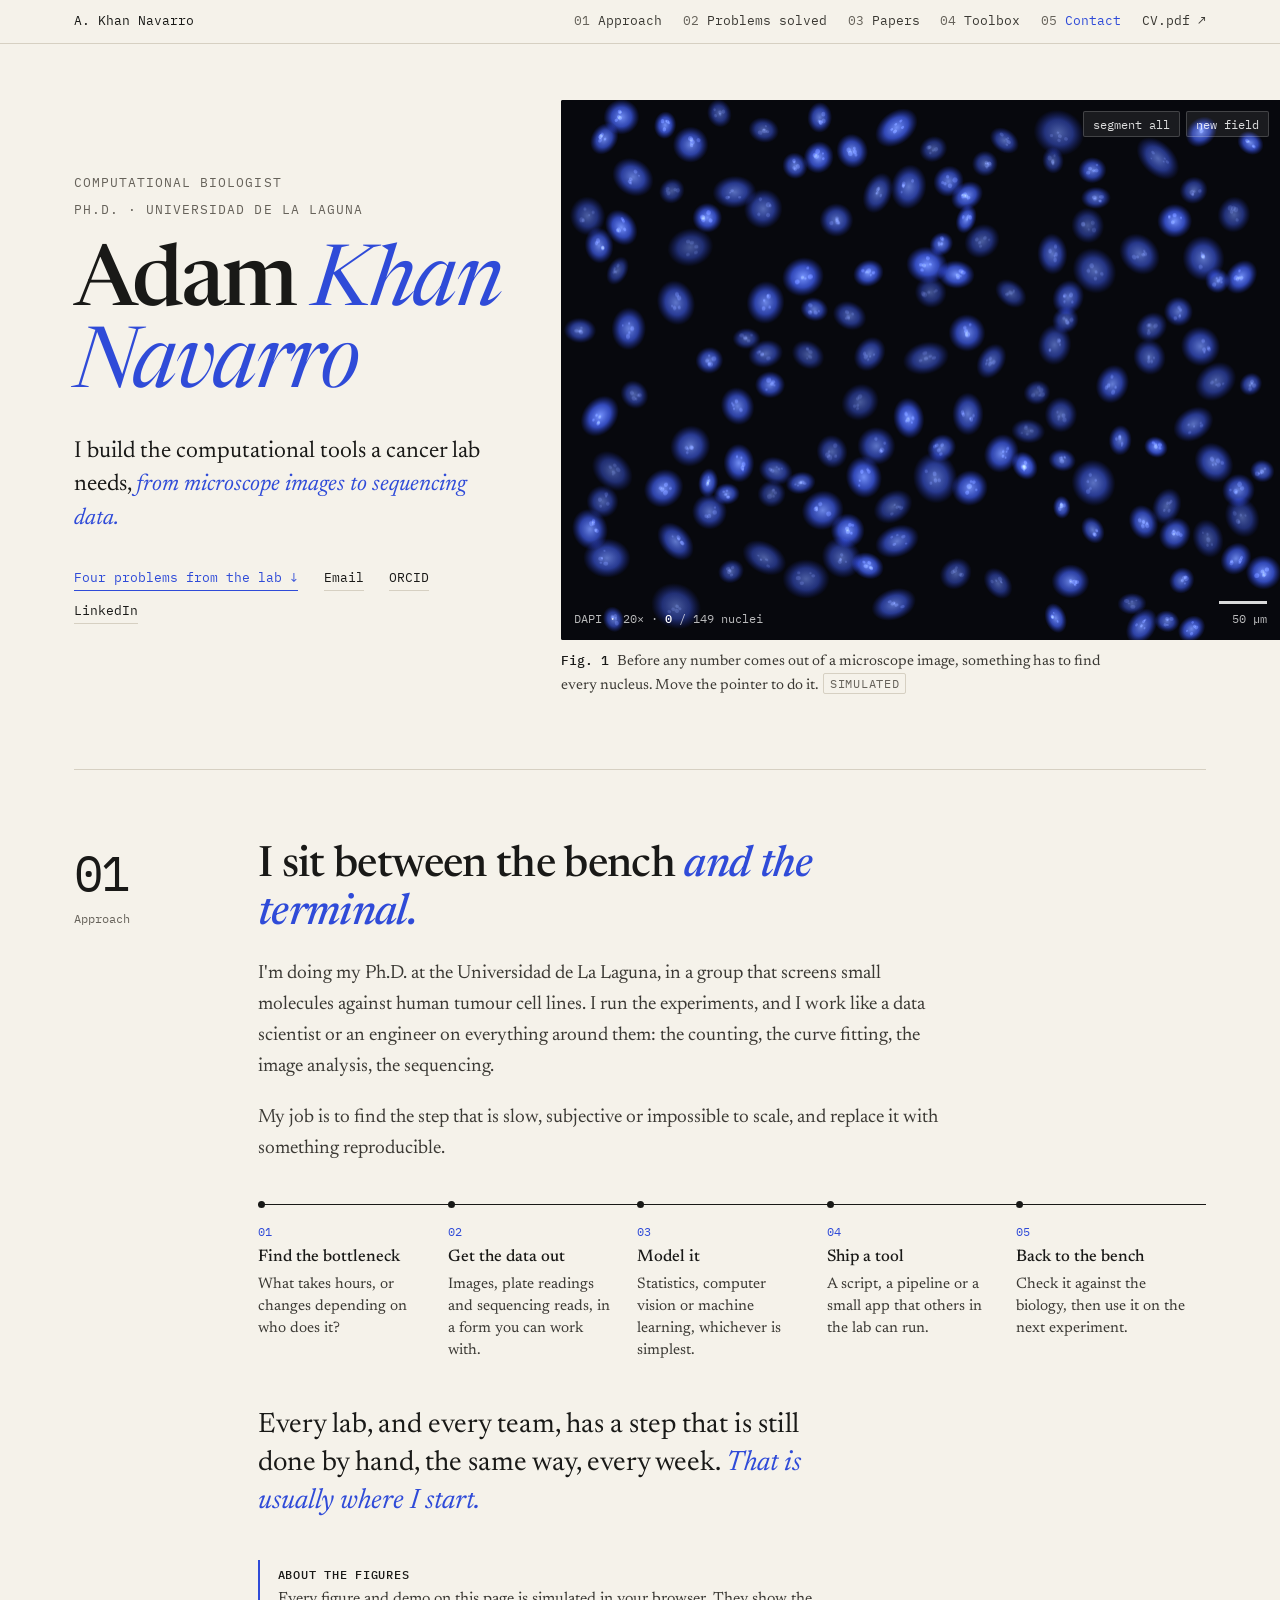
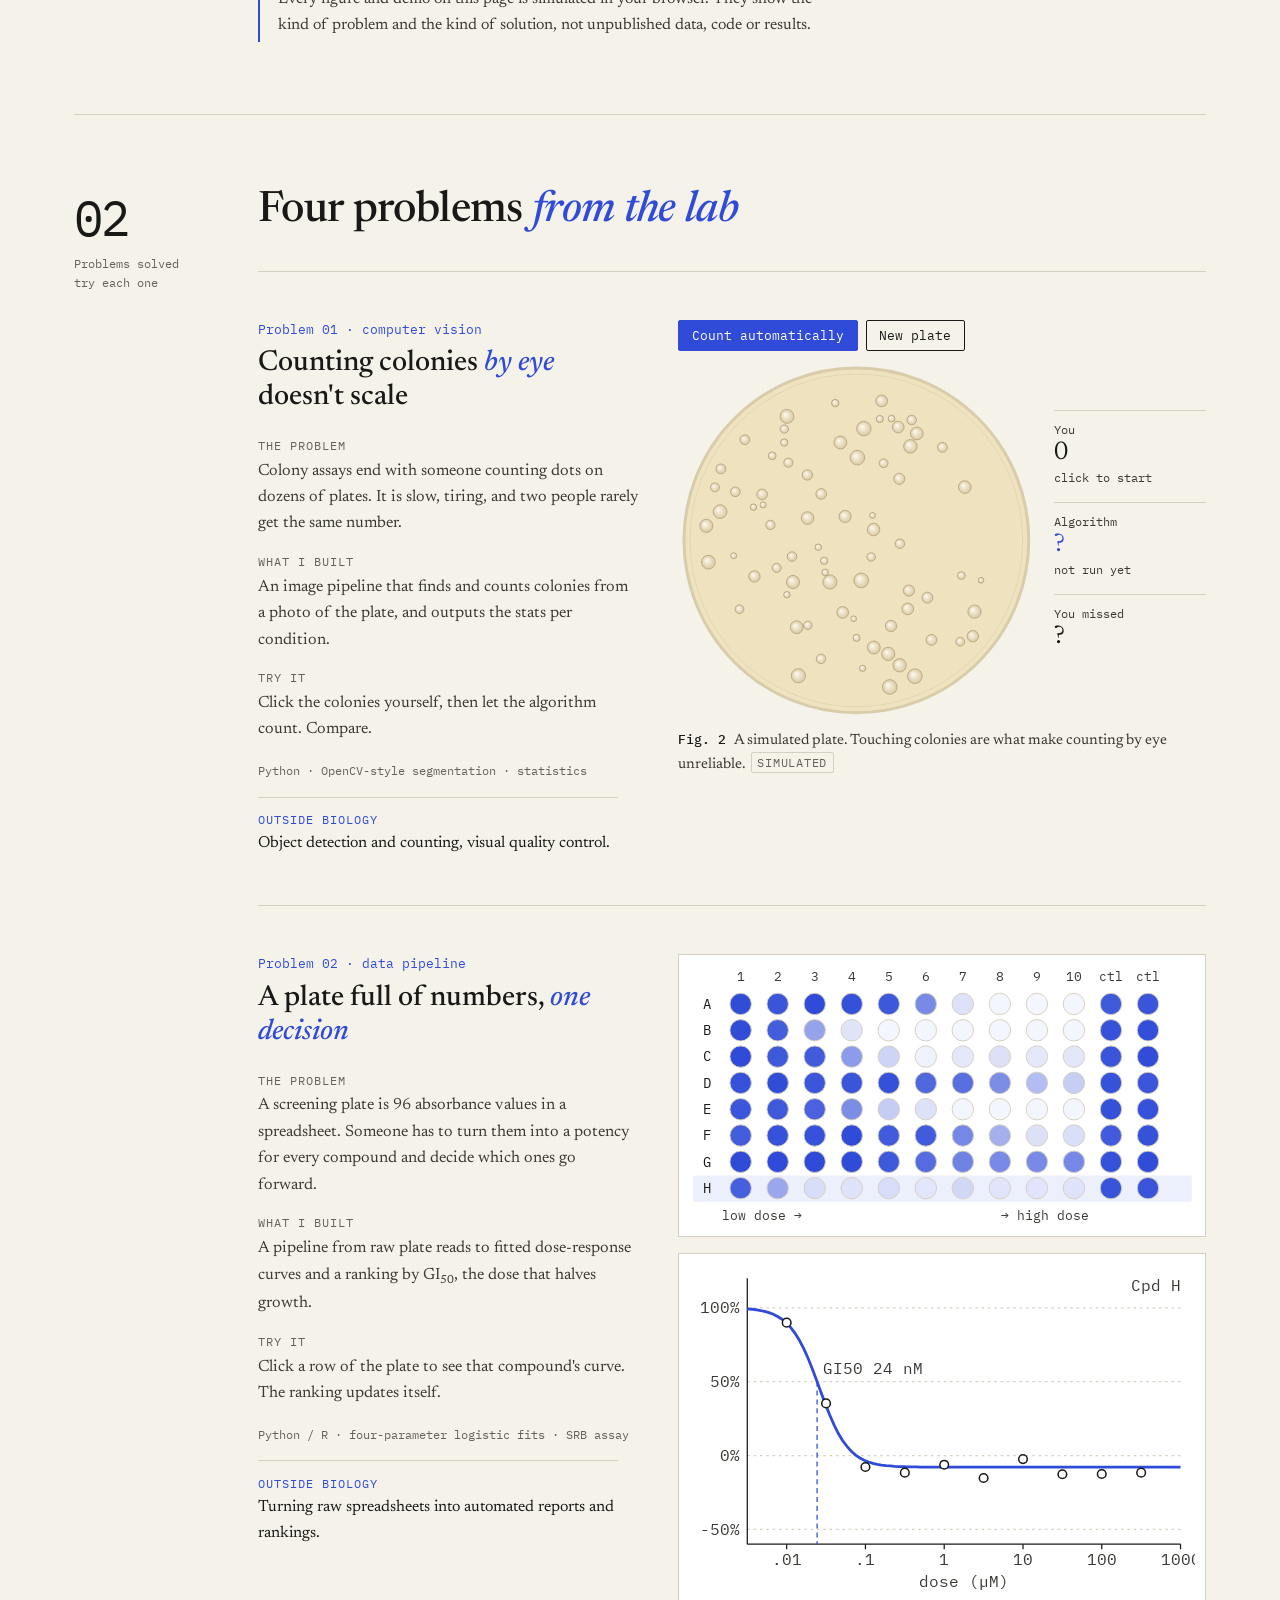
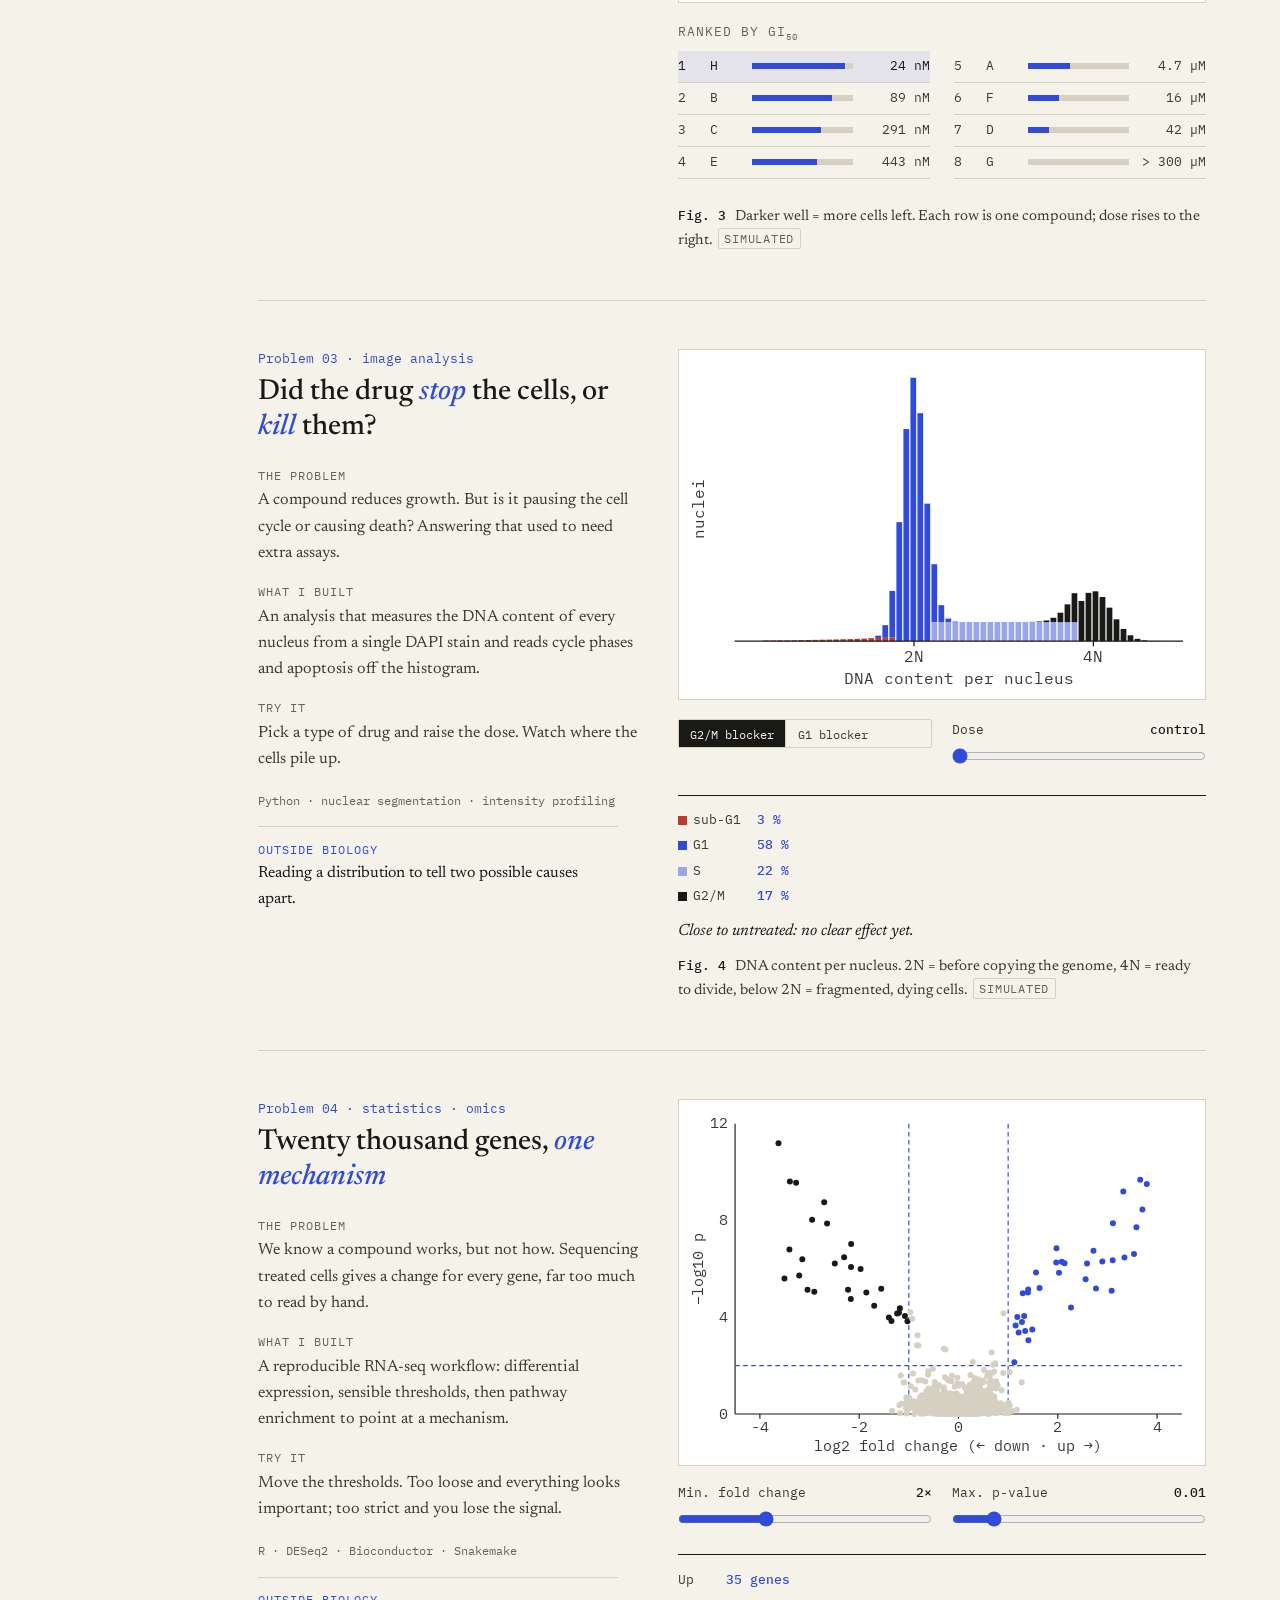
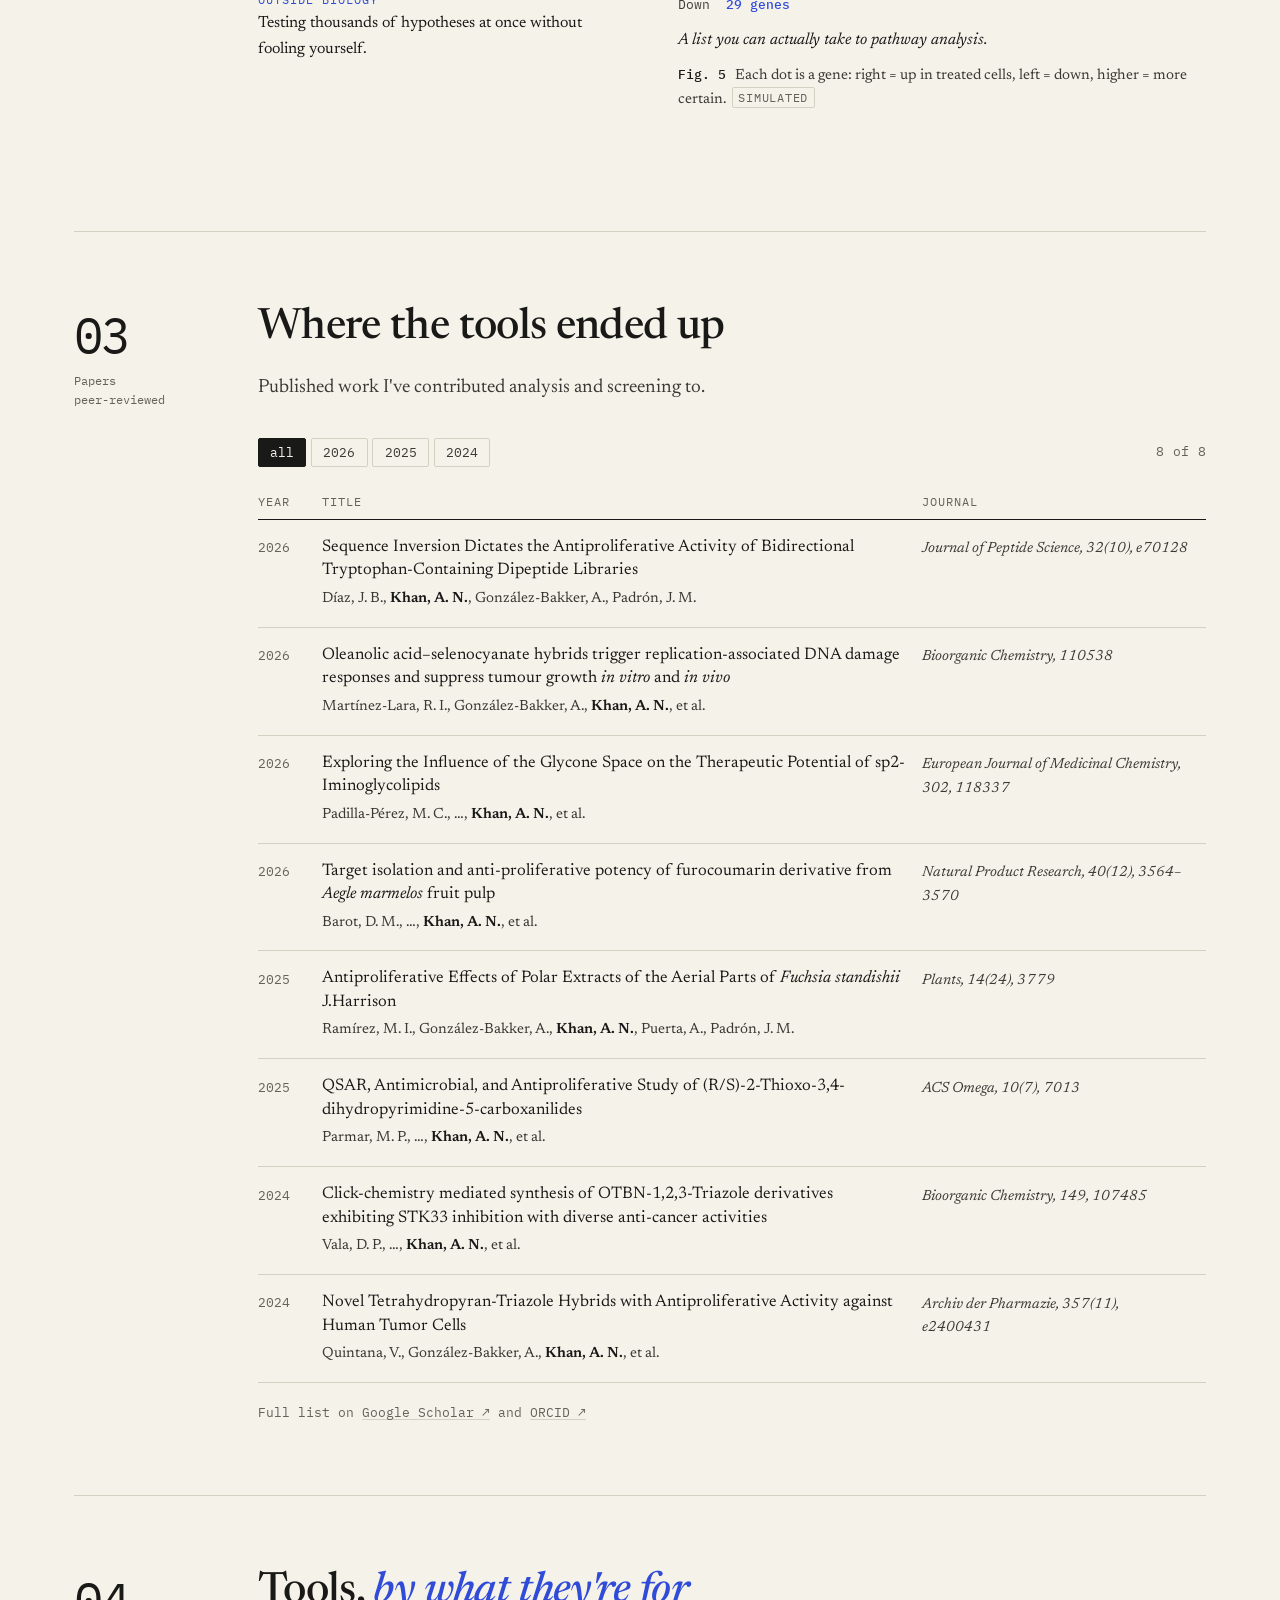
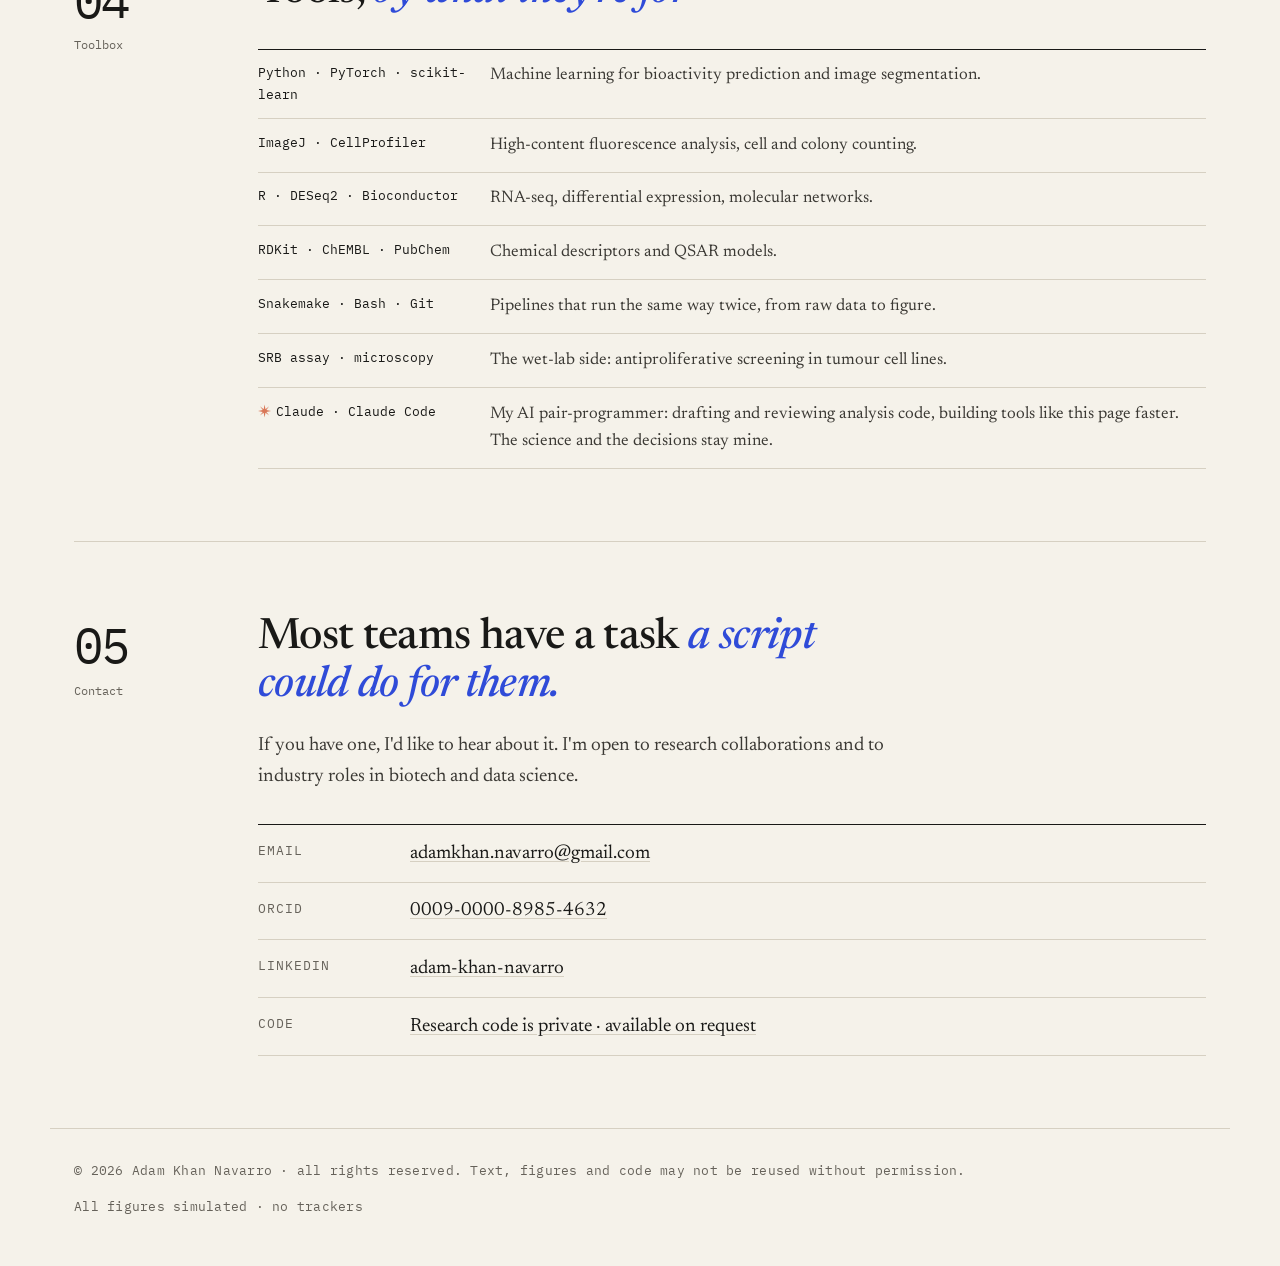
==== commit a51c0e07: "Refocus on computational biology with a door to industry Computational biologist positioning, plaine" ====
--- a/index.html
+++ b/index.html
@@ -3,8 +3,8 @@
 <head>
   <meta charset="UTF-8" />
   <meta name="viewport" content="width=device-width, initial-scale=1.0" />
-  <title>Adam Khan Navarro — Data science for the lab</title>
-  <meta name="description" content="Adam Khan Navarro — Ph.D. candidate at Universidad de La Laguna. I turn slow, manual lab work in cancer drug screening into data tools: imaging, dose–response, cell cycle and RNA-seq." />
+  <title>Adam Khan Navarro · Computational biologist</title>
+  <meta name="description" content="Adam Khan Navarro, computational biologist and Ph.D. candidate at Universidad de La Laguna. Tools for cancer drug screening: imaging, dose-response, cell cycle and RNA-seq." />
   <link rel="preconnect" href="https://fonts.googleapis.com">
   <link rel="preconnect" href="https://fonts.gstatic.com" crossorigin>
   <link href="https://fonts.googleapis.com/css2?family=Newsreader:ital,opsz,wght@0,6..72,300..600;1,6..72,300..500&family=IBM+Plex+Mono:wght@400;500&display=swap" rel="stylesheet">
@@ -46,6 +46,7 @@
       font-weight: 400;
       background: var(--paper);
       color: var(--ink);
+      overflow-x: clip;   /* 100vw in the hero bleed includes the scrollbar */
       -webkit-font-smoothing: antialiased;
     }
     a { color: inherit; text-decoration-color: var(--rule); text-underline-offset: .18em; }
@@ -92,13 +93,19 @@
       border-top: 1px solid var(--rule);
     }
     .entry-margin { padding-top: .45rem; }
-    .entry-margin .num { font-family: var(--mono); font-size: .8rem; color: var(--dapi); }
-    .entry-margin .note { margin-top: .5rem; font-family: var(--mono); font-size: .78rem; line-height: 1.5; color: var(--ink-3); }
+    .entry-margin .num {
+      font-family: var(--mono);
+      font-size: clamp(2.2rem, 1.6rem + 1.8vw, 3.2rem);
+      line-height: 1;
+      letter-spacing: -.04em;
+      color: var(--ink);
+    }
+    .entry-margin .note { margin-top: .7rem; font-family: var(--mono); font-size: .78rem; line-height: 1.5; color: var(--ink-3); }
     h2 {
-      font-weight: 400;
-      font-size: clamp(1.7rem, 1.2rem + 1.6vw, 2.4rem);
-      line-height: 1.15;
-      letter-spacing: -.01em;
+      font-weight: 500;
+      font-size: clamp(1.8rem, 1.2rem + 1.9vw, 2.7rem);
+      line-height: 1.12;
+      letter-spacing: -.015em;
       max-width: 24ch;
     }
     h2 em, h3 em { font-style: italic; color: var(--dapi); }
@@ -107,20 +114,25 @@
     /* ─── HERO ─── */
     .hero {
       display: grid;
-      grid-template-columns: minmax(0, 1fr) minmax(0, 1.05fr);
+      grid-template-columns: minmax(0, .85fr) minmax(0, 1.25fr);
       gap: 3rem;
       align-items: center;
       padding: 3.5rem 0 4.5rem;
     }
+    /* The microscope field runs off the right edge of the page, like a cover photo. */
+    .hero .scope {
+      margin-right: calc(-1 * (max(0px, (100vw - 1180px) / 2) + 1.5rem));
+      border-radius: 2px 0 0 2px;
+    }
     .hero-meta { display: flex; flex-wrap: wrap; gap: .4rem 1.2rem; }
     .hero h1 {
       margin-top: 1.4rem;
-      font-weight: 300;
-      font-size: clamp(2.6rem, 1.6rem + 4vw, 4.6rem);
-      line-height: 1;
-      letter-spacing: -.025em;
-    }
-    .hero h1 em { font-style: italic; font-weight: 300; }
+      font-weight: 500;
+      font-size: clamp(2.9rem, 1.6rem + 4.6vw, 5.4rem);
+      line-height: .98;
+      letter-spacing: -.03em;
+    }
+    .hero h1 em { font-style: italic; font-weight: 400; color: var(--dapi); }
     .hero-claim {
       margin-top: 1.6rem;
       font-size: clamp(1.2rem, 1.05rem + .5vw, 1.45rem);
@@ -225,6 +237,12 @@
     }
     .steps b { display: block; font-weight: 500; font-size: 1.05rem; line-height: 1.3; }
     .steps span { display: block; margin-top: .3rem; font-size: .95rem; line-height: 1.45; color: var(--ink-2); }
+    .bridge {
+      margin-top: 2.8rem; max-width: 34ch;
+      font-size: clamp(1.35rem, 1.1rem + .9vw, 1.75rem);
+      line-height: 1.35;
+    }
+    .bridge em { color: var(--dapi); }
     .note-box {
       margin-top: 2.5rem; max-width: var(--measure);
       border-left: 2px solid var(--dapi); padding: .2rem 0 .2rem 1.1rem;
@@ -243,11 +261,21 @@
     }
     .problem:first-of-type { margin-top: 2.2rem; }
     .problem-tag { font-family: var(--mono); font-size: .8rem; color: var(--dapi); }
-    .problem h3 { margin-top: .4rem; font-weight: 400; font-size: clamp(1.35rem, 1.1rem + .9vw, 1.8rem); line-height: 1.2; }
+    .problem h3 { margin-top: .4rem; font-weight: 500; font-size: clamp(1.35rem, 1.1rem + .9vw, 1.8rem); line-height: 1.2; }
     .problem dl { margin-top: 1.2rem; }
     .problem dt { margin-top: .9rem; font-family: var(--mono); font-size: .78rem; letter-spacing: .08em; text-transform: uppercase; color: var(--ink-3); }
     .problem dd { margin-top: .15rem; font-size: 1.02rem; color: var(--ink-2); }
     .problem .stack { margin-top: 1.1rem; font-family: var(--mono); font-size: .78rem; color: var(--ink-3); }
+    .transfer {
+      margin-top: 1rem; padding-top: .7rem; max-width: 40ch;
+      border-top: 1px solid var(--rule);
+      font-size: 1rem; color: var(--ink);
+    }
+    .transfer span {
+      display: block; margin-bottom: .15rem;
+      font-family: var(--mono); font-size: .78rem; letter-spacing: .08em; text-transform: uppercase;
+      color: var(--dapi);
+    }
     .demo-bar { display: flex; flex-wrap: wrap; gap: .5rem; align-items: center; margin-bottom: .7rem; }
     .demo-bar .mono { margin-left: auto; }
 
@@ -353,6 +381,8 @@
     }
     @media (max-width: 900px) {
       .hero { grid-template-columns: 1fr; gap: 2.2rem; padding-top: 2.2rem; }
+      .hero .scope { margin: 0 -1.5rem; border-radius: 0; }
+      .hero figcaption { margin-top: .9rem; }
       .entry { grid-template-columns: 1fr; padding: 3.2rem 0; }
       .entry-margin { display: flex; gap: 1rem; align-items: baseline; margin-bottom: 1rem; padding-top: 0; }
       .entry-margin .note { margin-top: 0; }
@@ -397,16 +427,16 @@
   <section class="hero" aria-labelledby="name">
     <div>
       <div class="hero-meta">
-        <span class="label">Data scientist in a cancer lab</span>
+        <span class="label">Computational biologist</span>
         <span class="label">Ph.D. · Universidad de La Laguna</span>
       </div>
       <h1 id="name">Adam <em>Khan Navarro</em></h1>
       <p class="hero-claim">
-        When something in the lab is slow, manual or hard to trust,
-        <mark>I turn it into data and build the tool that fixes it.</mark>
+        I build the computational tools a cancer lab needs,
+        <mark>from microscope images to sequencing data.</mark>
       </p>
       <div class="hero-links">
-        <a class="main" href="#problems">See four problems I've solved ↓</a>
+        <a class="main" href="#problems">Four problems from the lab ↓</a>
         <a href="mailto:adamkhan.navarro@gmail.com">Email</a>
         <a href="https://orcid.org/0009-0000-8985-4632" target="_blank" rel="noopener">ORCID</a>
         <a href="https://www.linkedin.com/in/adam-khan-navarro-269618347/" target="_blank" rel="noopener">LinkedIn</a>
@@ -442,7 +472,7 @@
       <h2 id="approach-h">I sit between the bench <em>and the terminal.</em></h2>
       <p class="lede">
         I'm doing my Ph.D. at the Universidad de La Laguna, in a group that screens
-        small molecules against human tumour cell lines. I do the experiments — and
+        small molecules against human tumour cell lines. I run the experiments, and
         I work like a data scientist or an engineer on everything around them:
         the counting, the curve fitting, the image analysis, the sequencing.
       </p>
@@ -453,16 +483,21 @@
 
       <ol class="steps">
         <li><b>Find the bottleneck</b><span>What takes hours, or changes depending on who does it?</span></li>
-        <li><b>Get the data out</b><span>Images, plate readings, sequencing reads — into a usable form.</span></li>
+        <li><b>Get the data out</b><span>Images, plate readings and sequencing reads, in a form you can work with.</span></li>
         <li><b>Model it</b><span>Statistics, computer vision or machine learning, whichever is simplest.</span></li>
         <li><b>Ship a tool</b><span>A script, a pipeline or a small app that others in the lab can run.</span></li>
         <li><b>Back to the bench</b><span>Check it against the biology, then use it on the next experiment.</span></li>
       </ol>
 
+      <p class="bridge">
+        Every lab, and every team, has a step that is still done by hand, the same
+        way, every week. <em>That is usually where I start.</em>
+      </p>
+
       <p class="note-box">
         <b>About the figures</b>
         Every figure and demo on this page is simulated in your browser. They show
-        the kind of problem and the kind of solution — not unpublished data, code or results.
+        the kind of problem and the kind of solution, not unpublished data, code or results.
       </p>
     </div>
   </section>
@@ -474,7 +509,7 @@
       <p class="note">Problems solved<br>try each one</p>
     </div>
     <div>
-      <h2 id="problems-h">Four lab problems, <em>and what I did about them</em></h2>
+      <h2 id="problems-h">Four problems <em>from the lab</em></h2>
 
       <!-- ── P1 · Counting colonies ── -->
       <article class="problem" aria-labelledby="p1-h">
@@ -490,6 +525,7 @@
             <dd>Click the colonies yourself, then let the algorithm count. Compare.</dd>
           </dl>
           <p class="stack">Python · OpenCV-style segmentation · statistics</p>
+          <p class="transfer"><span>Outside biology</span>Object detection and counting, visual quality control.</p>
         </div>
         <figure>
           <div class="demo-bar">
@@ -500,8 +536,8 @@
             <div class="plate"><canvas id="col-canvas" role="img" aria-label="Simulated culture plate with colonies. Click colonies to count them by hand."></canvas></div>
             <div class="tally" aria-live="polite">
               <div><span>You</span><b id="col-you">0</b><span id="col-time">click to start</span></div>
-              <div class="auto"><span>Algorithm</span><b id="col-algo">–</b><span id="col-algo-note">not run yet</span></div>
-              <div><span>You missed</span><b id="col-miss">–</b><span id="col-miss-note">&nbsp;</span></div>
+              <div class="auto"><span>Algorithm</span><b id="col-algo">?</b><span id="col-algo-note">not run yet</span></div>
+              <div><span>You missed</span><b id="col-miss">?</b><span id="col-miss-note">&nbsp;</span></div>
             </div>
           </div>
           <figcaption><b>Fig. 2</b> A simulated plate. Touching colonies are what make counting by eye unreliable.<span class="sim">simulated</span></figcaption>
@@ -517,18 +553,19 @@
             <dt>The problem</dt>
             <dd>A screening plate is 96 absorbance values in a spreadsheet. Someone has to turn them into a potency for every compound and decide which ones go forward.</dd>
             <dt>What I built</dt>
-            <dd>A pipeline from raw plate reads to fitted dose–response curves and a ranking by GI<sub>50</sub> — the dose that halves growth.</dd>
+            <dd>A pipeline from raw plate reads to fitted dose-response curves and a ranking by GI<sub>50</sub>, the dose that halves growth.</dd>
             <dt>Try it</dt>
             <dd>Click a row of the plate to see that compound's curve. The ranking updates itself.</dd>
           </dl>
           <p class="stack">Python / R · four-parameter logistic fits · SRB assay</p>
+          <p class="transfer"><span>Outside biology</span>Turning raw spreadsheets into automated reports and rankings.</p>
         </div>
         <figure class="wells-wrap">
           <div class="frame wells">
             <svg id="wells" viewBox="0 0 520 268" role="group" aria-label="Simulated 96-well plate. Rows are compounds A to H; columns go from low to high dose, then two control wells."></svg>
           </div>
           <div class="dr-grid">
-            <div class="frame"><svg id="dr" viewBox="0 0 400 260" role="img" aria-label="Dose–response curve of the selected compound."></svg></div>
+            <div class="frame"><svg id="dr" viewBox="0 0 400 260" role="img" aria-label="Dose-response curve of the selected compound."></svg></div>
             <div>
               <p class="label" style="margin-bottom:.4rem">Ranked by GI<sub>50</sub></p>
               <ol class="rank" id="rank"></ol>
@@ -545,13 +582,14 @@
           <h3 id="p3-h">Did the drug <em>stop</em> the cells, or <em>kill</em> them?</h3>
           <dl>
             <dt>The problem</dt>
-            <dd>A compound reduces growth — but is it pausing the cell cycle or causing death? Answering that used to need extra assays.</dd>
+            <dd>A compound reduces growth. But is it pausing the cell cycle or causing death? Answering that used to need extra assays.</dd>
             <dt>What I built</dt>
             <dd>An analysis that measures the DNA content of every nucleus from a single DAPI stain and reads cycle phases and apoptosis off the histogram.</dd>
             <dt>Try it</dt>
             <dd>Pick a type of drug and raise the dose. Watch where the cells pile up.</dd>
           </dl>
           <p class="stack">Python · nuclear segmentation · intensity profiling</p>
+          <p class="transfer"><span>Outside biology</span>Reading a distribution to tell two possible causes apart.</p>
         </div>
         <figure>
           <div class="cc-grid">
@@ -579,13 +617,14 @@
           <h3 id="p4-h">Twenty thousand genes, <em>one mechanism</em></h3>
           <dl>
             <dt>The problem</dt>
-            <dd>We know a compound works, but not how. Sequencing treated cells gives a change for every gene — far too much to read by hand.</dd>
+            <dd>We know a compound works, but not how. Sequencing treated cells gives a change for every gene, far too much to read by hand.</dd>
             <dt>What I built</dt>
             <dd>A reproducible RNA-seq workflow: differential expression, sensible thresholds, then pathway enrichment to point at a mechanism.</dd>
             <dt>Try it</dt>
             <dd>Move the thresholds. Too loose and everything looks important; too strict and you lose the signal.</dd>
           </dl>
           <p class="stack">R · DESeq2 · Bioconductor · Snakemake</p>
+          <p class="transfer"><span>Outside biology</span>Testing thousands of hypotheses at once without fooling yourself.</p>
         </div>
         <figure>
           <div class="frame volcano" id="vo-box">
@@ -711,7 +750,11 @@
       <p class="note">Contact</p>
     </div>
     <div>
-      <h2 id="contact-h">Is something in your lab eating your week? <em>Tell me about it.</em></h2>
+      <h2 id="contact-h">Most teams have a task <em>a script could do for them.</em></h2>
+      <p class="lede">
+        If you have one, I'd like to hear about it. I'm open to research collaborations
+        and to industry roles in biotech and data science.
+      </p>
       <ul class="contact-list">
         <li><span>Email</span><a href="mailto:adamkhan.navarro@gmail.com">adamkhan.navarro@gmail.com</a></li>
         <li><span>ORCID</span><a href="https://orcid.org/0009-0000-8985-4632" target="_blank" rel="noopener">0009-0000-8985-4632</a></li>
@@ -725,7 +768,7 @@
 
 <footer>
   <span class="mono">© 2026 Adam Khan Navarro · all rights reserved. Text, figures and code may not be reused without permission.</span>
-  <span class="mono">All figures simulated · no trackers · built with <span class="spark" aria-hidden="true"></span>Claude</span>
+  <span class="mono">All figures simulated · no trackers</span>
 </footer>
 
 <script>
@@ -910,8 +953,8 @@
       started = 0; autoShown = 0;
       clearInterval(tick);
       youEl.textContent = '0'; timeEl.textContent = 'click to start';
-      algoEl.textContent = '–'; algoNote.textContent = 'not run yet';
-      missEl.textContent = '–'; missNote.innerHTML = '&nbsp;';
+      algoEl.textContent = '?'; algoNote.textContent = 'not run yet';
+      missEl.textContent = '?'; missNote.innerHTML = '&nbsp;';
       draw();
     }
 
@@ -1094,7 +1137,7 @@
         giLine.style.display = 'none';
         giText.style.display = '';
         giText.setAttribute('x', P.l + 8); giText.setAttribute('y', sy(50) - 6);
-        giText.textContent = 'never reaches 50 % — inactive';
+        giText.textContent = 'never reaches 50 %: inactive';
       }
       title.textContent = c.name;
       rowBg.forEach(function (rb, k) { rb.setAttribute('opacity', k === i ? 1 : 0); });
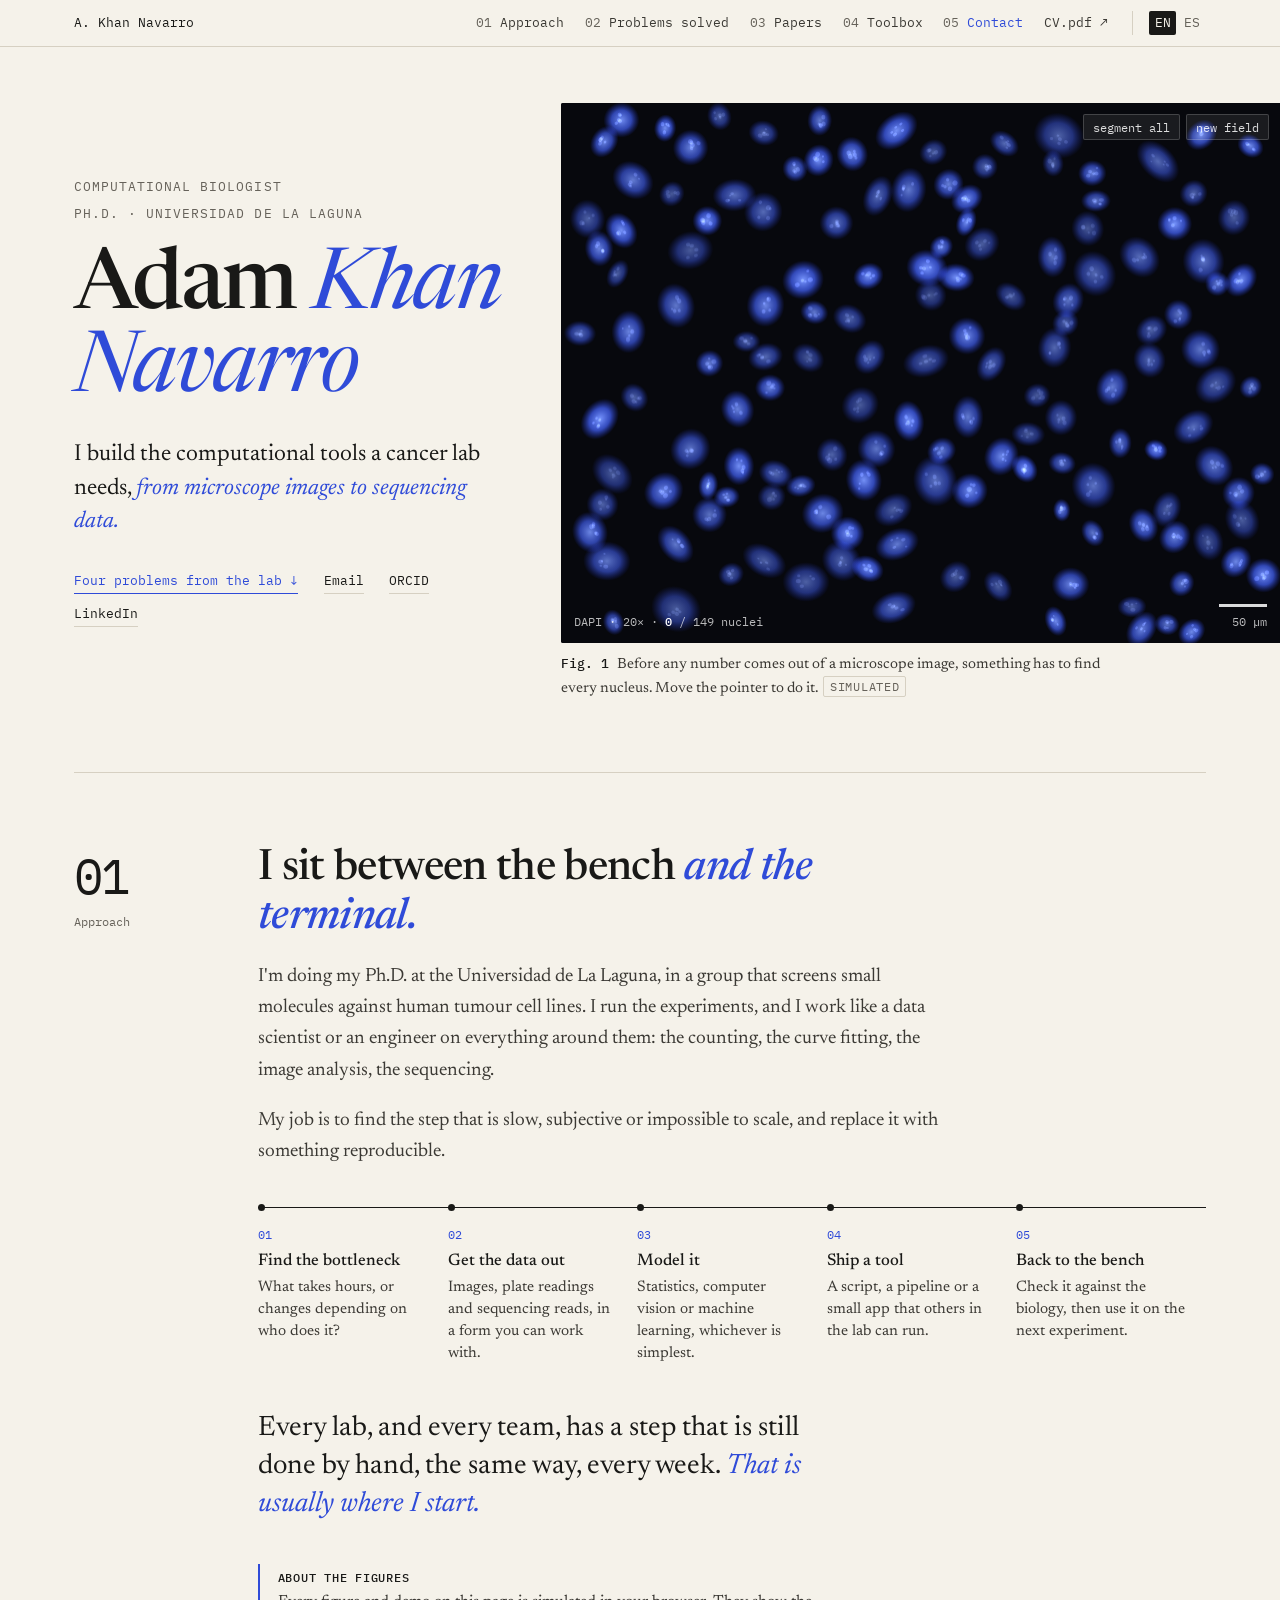
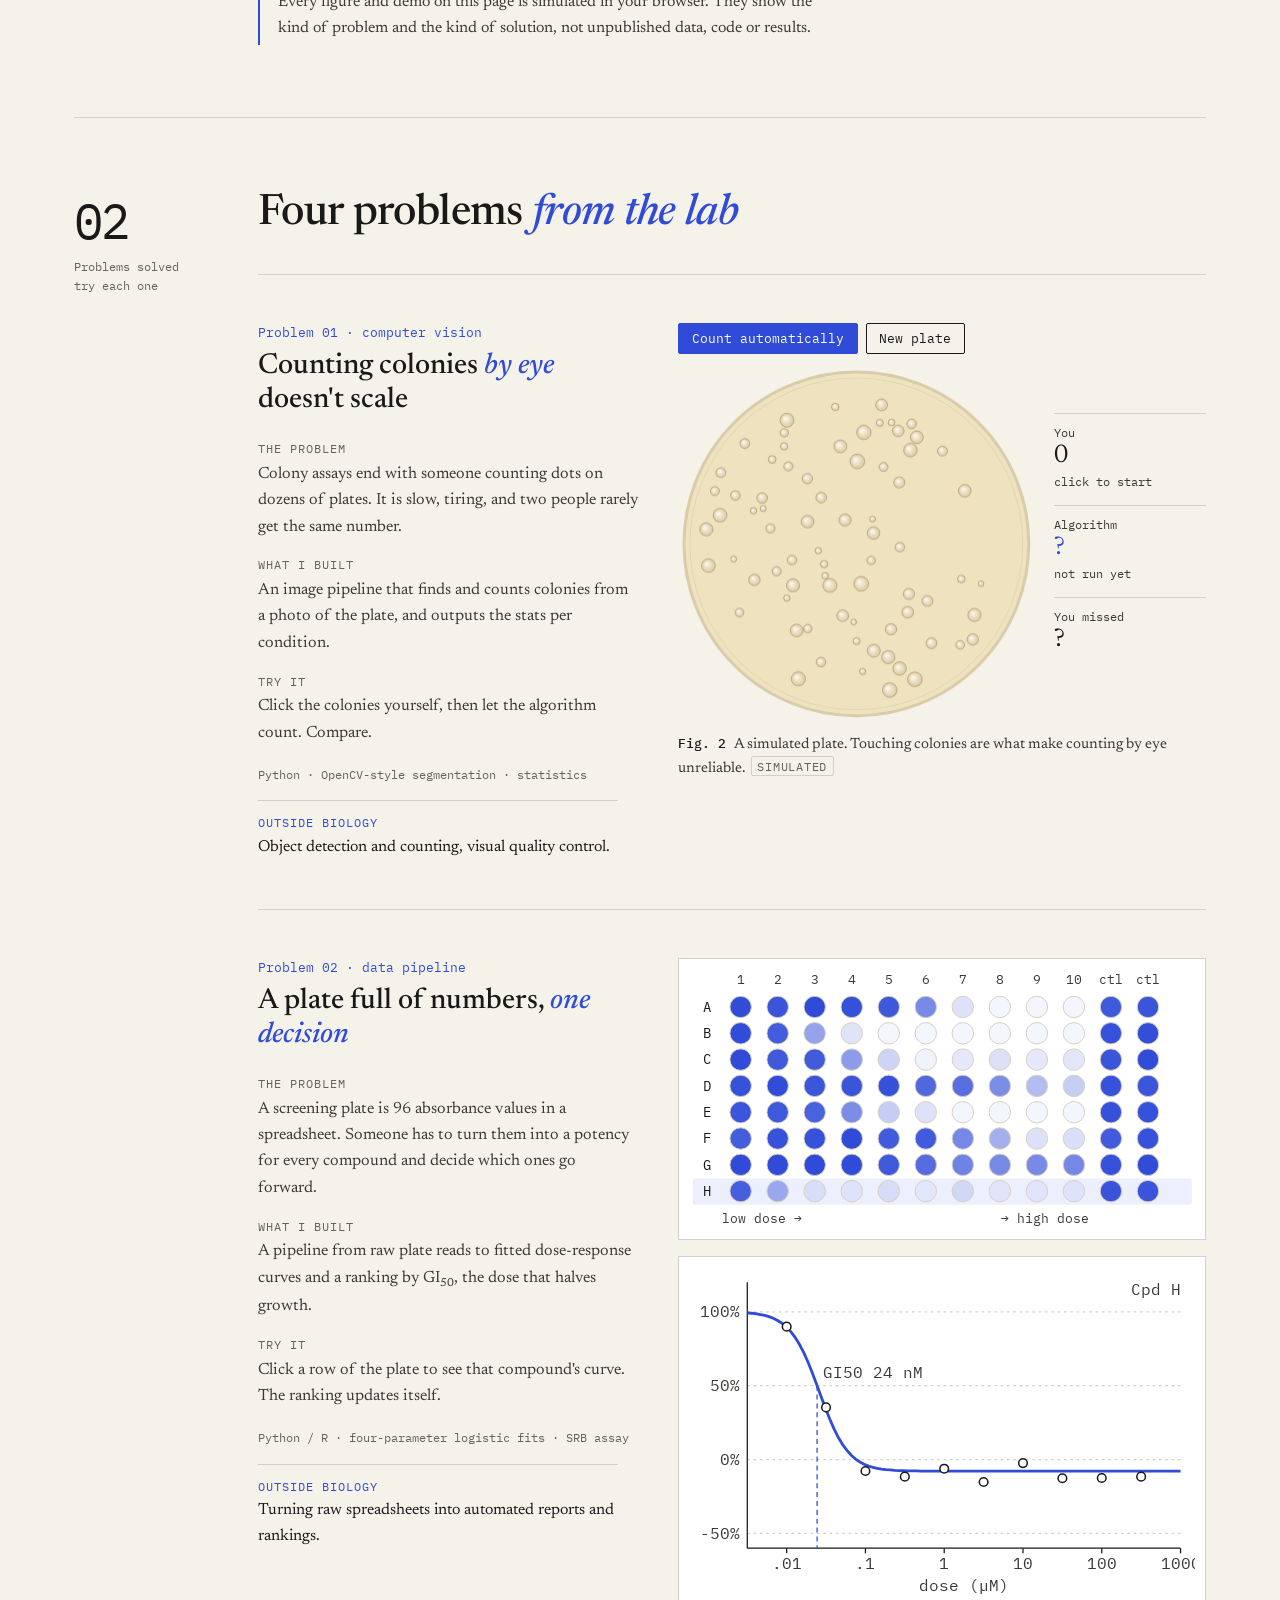
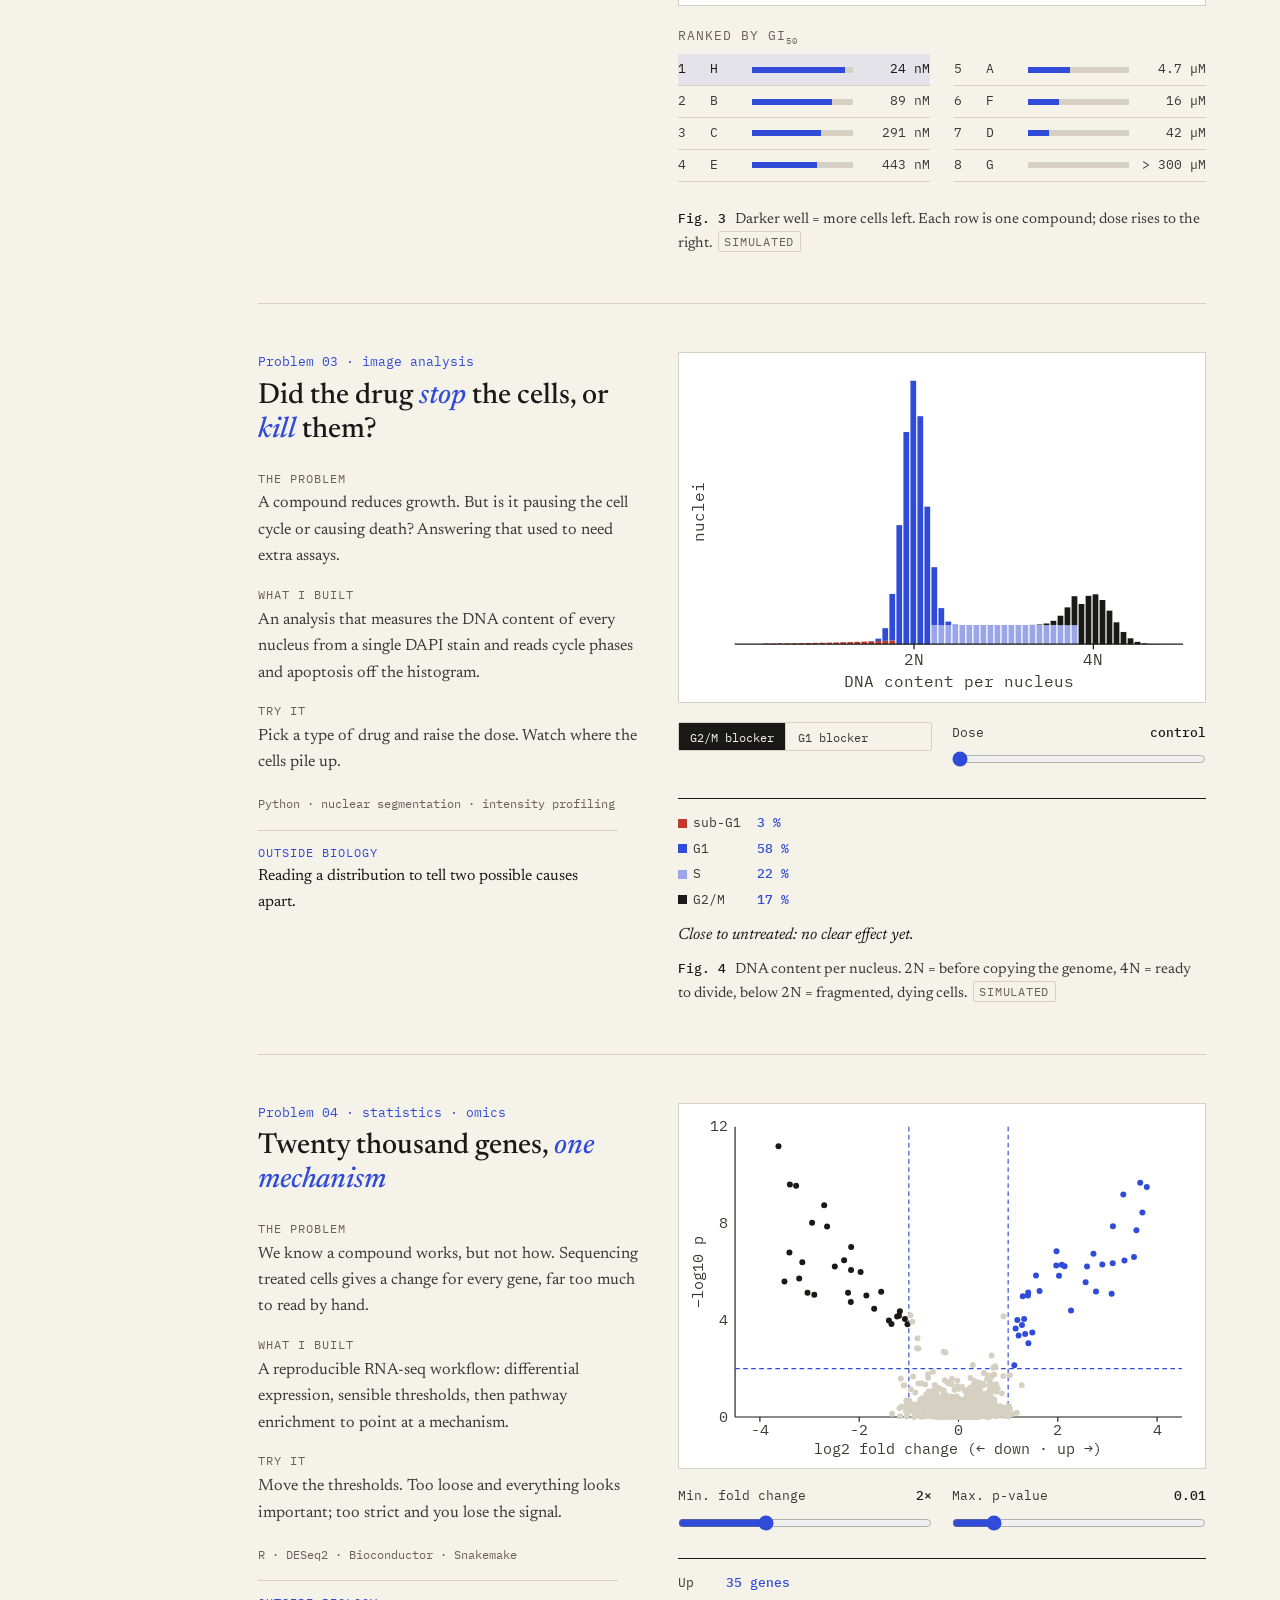
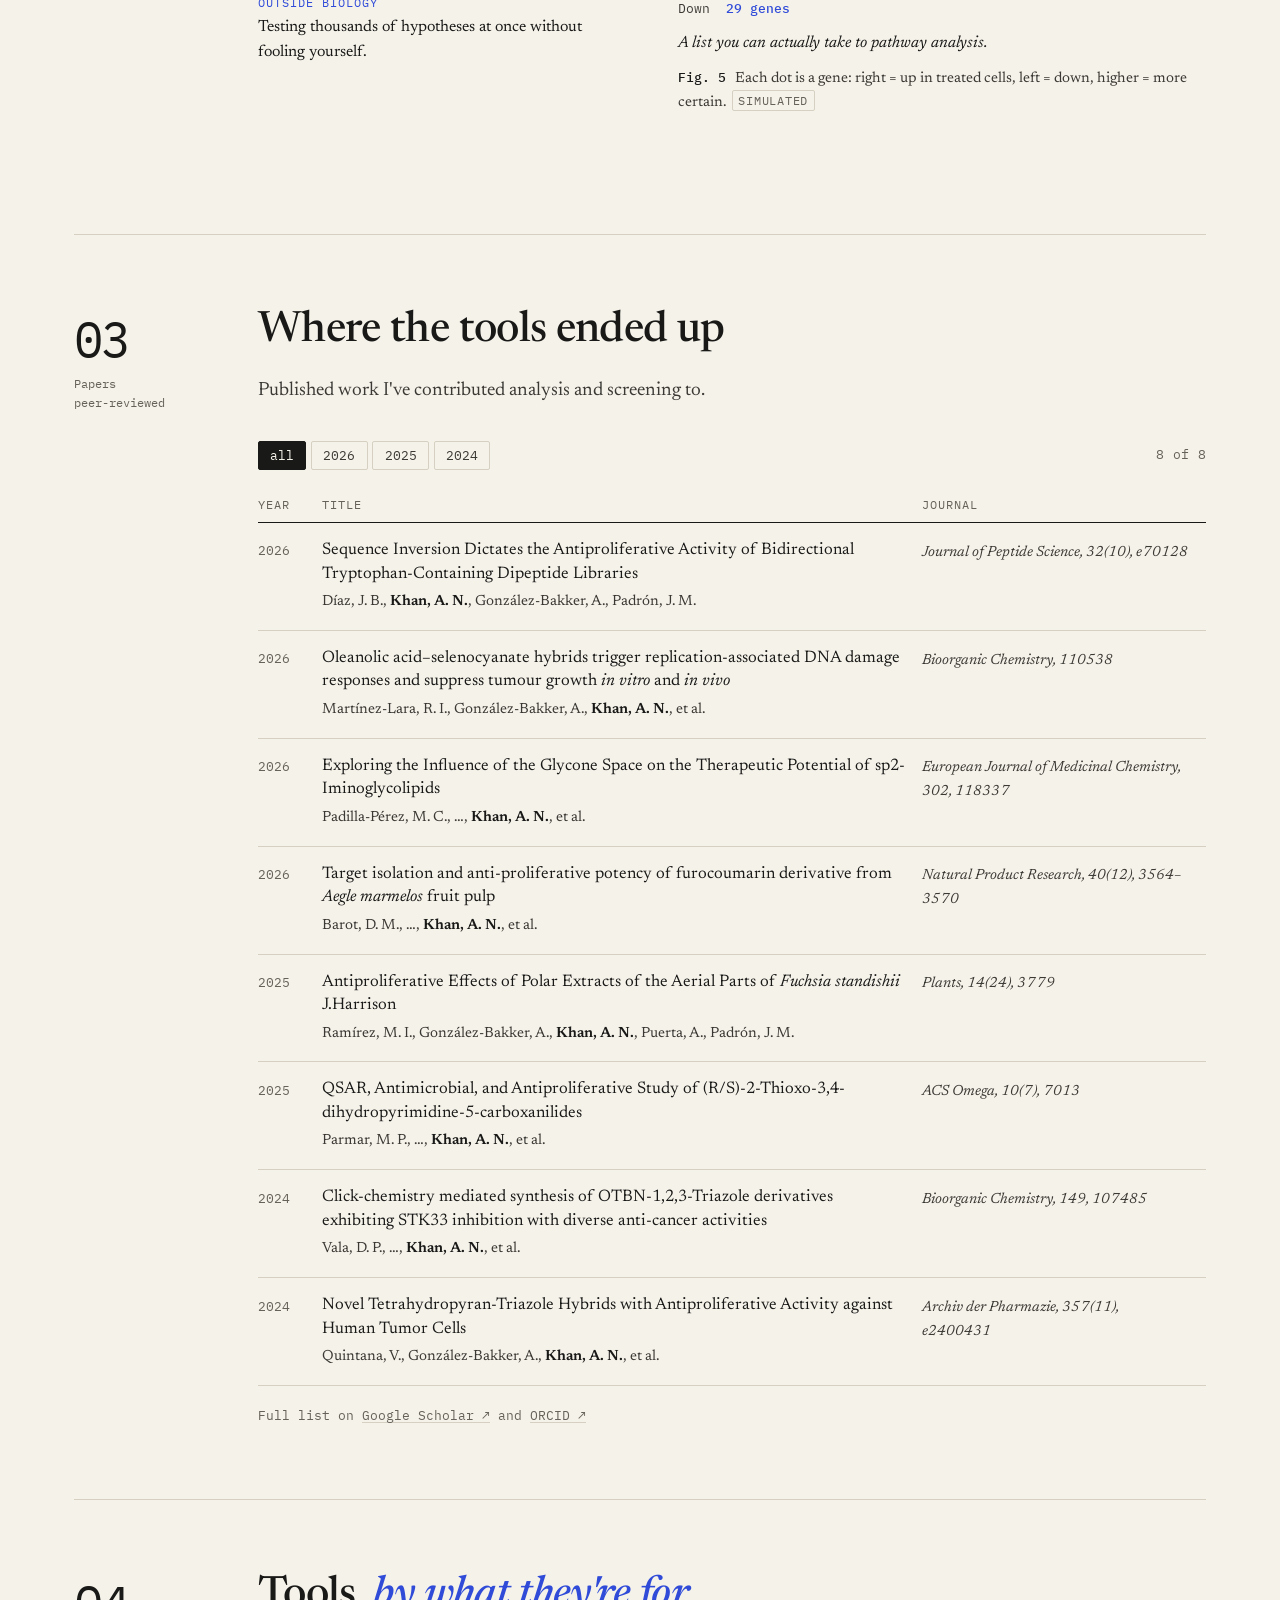
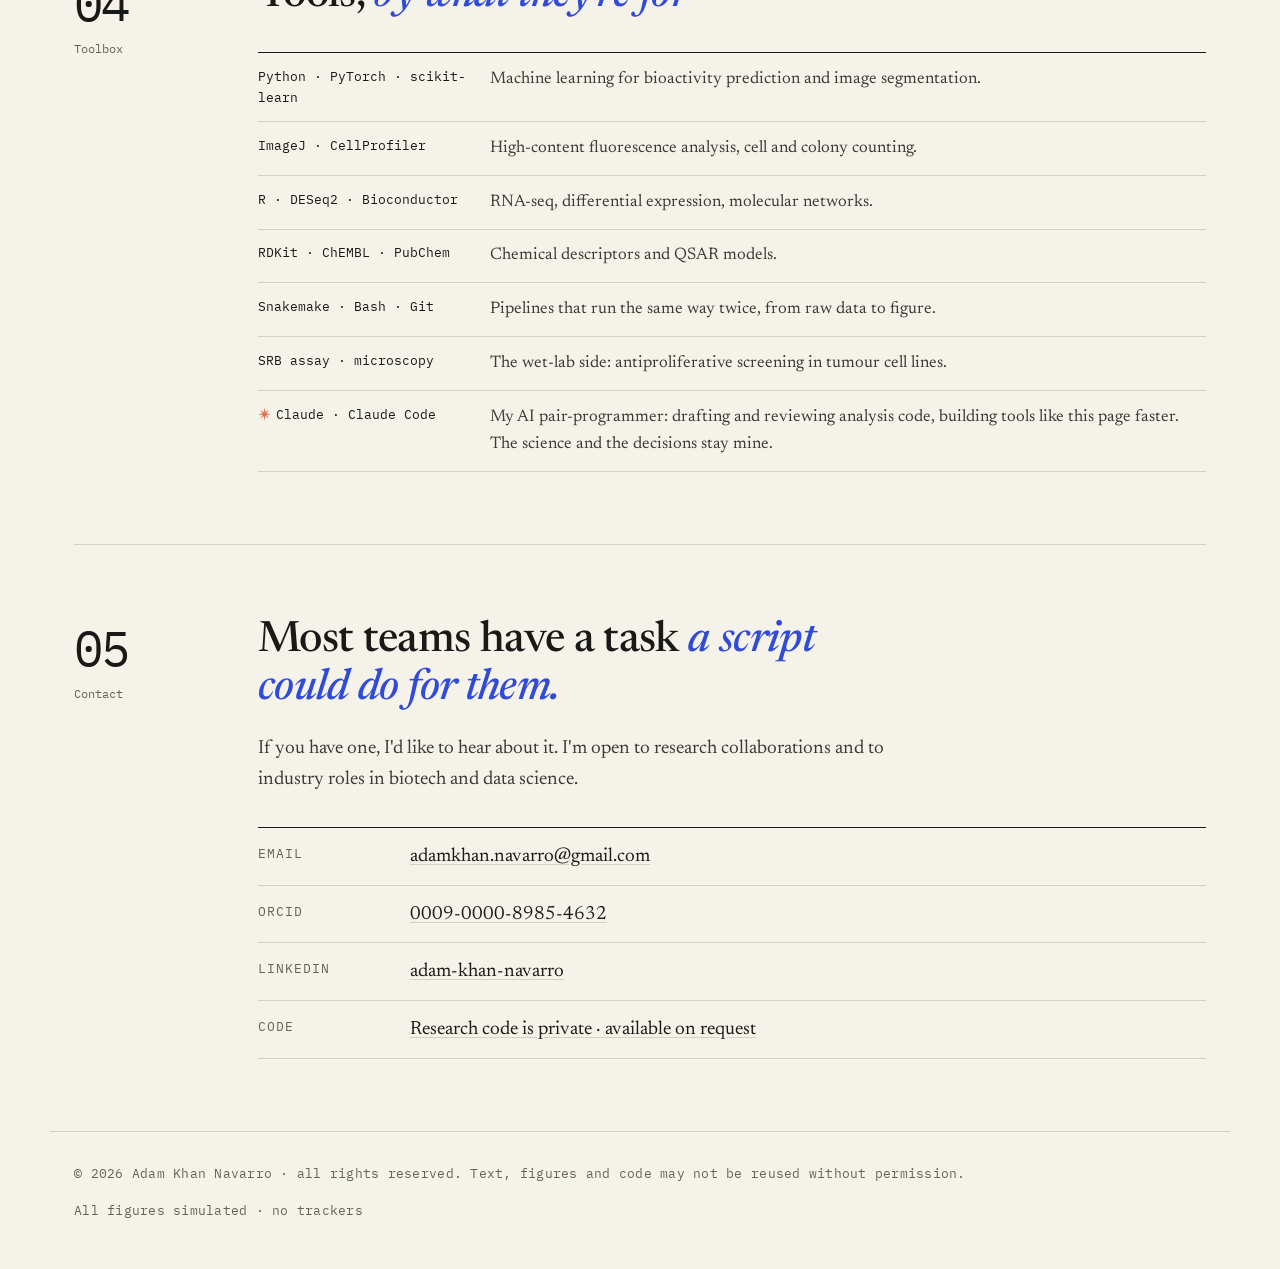
==== commit d20e1587: "Add Spanish version with an EN/ES switch Moves the page CSS and JS into assets/ so both languages sh" ====
--- a/index.html
+++ b/index.html
@@ -5,404 +5,13 @@
   <meta name="viewport" content="width=device-width, initial-scale=1.0" />
   <title>Adam Khan Navarro · Computational biologist</title>
   <meta name="description" content="Adam Khan Navarro, computational biologist and Ph.D. candidate at Universidad de La Laguna. Tools for cancer drug screening: imaging, dose-response, cell cycle and RNA-seq." />
+  <link rel="alternate" hreflang="en" href="https://adamkhanbm.github.io/my-cv/">
+  <link rel="alternate" hreflang="es" href="https://adamkhanbm.github.io/my-cv/es/">
   <link rel="preconnect" href="https://fonts.googleapis.com">
   <link rel="preconnect" href="https://fonts.gstatic.com" crossorigin>
   <link href="https://fonts.googleapis.com/css2?family=Newsreader:ital,opsz,wght@0,6..72,300..600;1,6..72,300..500&family=IBM+Plex+Mono:wght@400;500&display=swap" rel="stylesheet">
 
-  <style>
-    *, *::before, *::after { box-sizing: border-box; margin: 0; padding: 0; }
-
-    /* ─── TOKENS ───
-       Paper and ink, one accent: the blue of a DAPI channel. */
-    :root {
-      --paper: #f5f2ea;
-      --paper-2: #ece7db;
-      --ink: #191917;
-      /* Secondary inks kept dark enough for long reading: ink-2 ≈ 10:1,
-         ink-3 ≈ 5.5:1 on the paper colour. */
-      --ink-2: #3b3934;
-      --ink-3: #66625a;
-      --claude: #d97757;
-      --rule: #d6d0c2;
-      --dapi: #2f4bd8;
-      --dapi-soft: rgba(47,75,216,.09);
-      --scope: #07080d;           /* the microscope's black, only inside figures */
-      --agar: #efe3bf;
-
-      --serif: 'Newsreader', Georgia, 'Times New Roman', serif;
-      --mono: 'IBM Plex Mono', ui-monospace, Menlo, monospace;
-
-      --margin-col: 9rem;
-      --measure: 62ch;
-    }
-
-    html { scroll-behavior: smooth; }
-    @media (prefers-reduced-motion: reduce) { html { scroll-behavior: auto; } }
-
-    body {
-      font-family: var(--serif);
-      font-size: 1.2rem;
-      line-height: 1.62;
-      font-weight: 400;
-      background: var(--paper);
-      color: var(--ink);
-      overflow-x: clip;   /* 100vw in the hero bleed includes the scrollbar */
-      -webkit-font-smoothing: antialiased;
-    }
-    a { color: inherit; text-decoration-color: var(--rule); text-underline-offset: .18em; }
-    a:hover { color: var(--dapi); text-decoration-color: currentColor; }
-    :focus-visible { outline: 2px solid var(--dapi); outline-offset: 3px; }
-    sub { font-size: .7em; }
-
-    .mono, .label {
-      font-family: var(--mono);
-      font-size: .8rem;
-      letter-spacing: .02em;
-      color: var(--ink-3);
-    }
-    .label { text-transform: uppercase; letter-spacing: .08em; }
-
-    /* ─── TOP BAR ─── */
-    .top {
-      position: sticky; top: 0; z-index: 50;
-      background: color-mix(in srgb, var(--paper) 92%, transparent);
-      backdrop-filter: blur(6px);
-      border-bottom: 1px solid var(--rule);
-    }
-    .top-inner {
-      max-width: 1180px; margin: 0 auto;
-      padding: .7rem 1.5rem;
-      display: flex; align-items: center; gap: 1.5rem;
-    }
-    .top-name { font-family: var(--mono); font-size: .8rem; text-decoration: none; color: var(--ink); white-space: nowrap; }
-    .top-nav { display: flex; gap: 1.3rem; margin-left: auto; overflow-x: auto; scrollbar-width: none; }
-    .top-nav::-webkit-scrollbar { display: none; }
-    .top-nav a { font-family: var(--mono); font-size: .8rem; color: var(--ink-2); text-decoration: none; white-space: nowrap; }
-    .top-nav a:hover, .top-nav a[aria-current="true"] { color: var(--dapi); }
-    .top-nav a span { color: var(--ink-3); }
-
-    /* ─── PAGE GRID ───
-       A notebook page: a narrow margin column for entry numbers and notes,
-       and the main column for the text. */
-    .page { max-width: 1180px; margin: 0 auto; padding: 0 1.5rem; }
-    .entry {
-      display: grid;
-      grid-template-columns: var(--margin-col) minmax(0, 1fr);
-      column-gap: 2.5rem;
-      padding: 4.5rem 0;
-      border-top: 1px solid var(--rule);
-    }
-    .entry-margin { padding-top: .45rem; }
-    .entry-margin .num {
-      font-family: var(--mono);
-      font-size: clamp(2.2rem, 1.6rem + 1.8vw, 3.2rem);
-      line-height: 1;
-      letter-spacing: -.04em;
-      color: var(--ink);
-    }
-    .entry-margin .note { margin-top: .7rem; font-family: var(--mono); font-size: .78rem; line-height: 1.5; color: var(--ink-3); }
-    h2 {
-      font-weight: 500;
-      font-size: clamp(1.8rem, 1.2rem + 1.9vw, 2.7rem);
-      line-height: 1.12;
-      letter-spacing: -.015em;
-      max-width: 24ch;
-    }
-    h2 em, h3 em { font-style: italic; color: var(--dapi); }
-    .lede { margin-top: 1.2rem; max-width: var(--measure); color: var(--ink-2); }
-
-    /* ─── HERO ─── */
-    .hero {
-      display: grid;
-      grid-template-columns: minmax(0, .85fr) minmax(0, 1.25fr);
-      gap: 3rem;
-      align-items: center;
-      padding: 3.5rem 0 4.5rem;
-    }
-    /* The microscope field runs off the right edge of the page, like a cover photo. */
-    .hero .scope {
-      margin-right: calc(-1 * (max(0px, (100vw - 1180px) / 2) + 1.5rem));
-      border-radius: 2px 0 0 2px;
-    }
-    .hero-meta { display: flex; flex-wrap: wrap; gap: .4rem 1.2rem; }
-    .hero h1 {
-      margin-top: 1.4rem;
-      font-weight: 500;
-      font-size: clamp(2.9rem, 1.6rem + 4.6vw, 5.4rem);
-      line-height: .98;
-      letter-spacing: -.03em;
-    }
-    .hero h1 em { font-style: italic; font-weight: 400; color: var(--dapi); }
-    .hero-claim {
-      margin-top: 1.6rem;
-      font-size: clamp(1.2rem, 1.05rem + .5vw, 1.45rem);
-      line-height: 1.45;
-      max-width: 32ch;
-    }
-    .hero-claim mark { background: none; color: var(--dapi); font-style: italic; }
-    .hero-links { margin-top: 2rem; display: flex; flex-wrap: wrap; gap: .6rem 1.6rem; font-family: var(--mono); font-size: .8rem; }
-    .hero-links a { text-decoration: none; border-bottom: 1px solid var(--rule); padding-bottom: .1rem; }
-    .hero-links a:hover { border-color: var(--dapi); }
-    .hero-links .main { color: var(--dapi); border-color: var(--dapi); }
-
-    /* ─── FIGURES ─── */
-    figure { margin: 0; }
-    .scope {
-      position: relative;
-      background: var(--scope);
-      border-radius: 2px;
-      overflow: hidden;
-      aspect-ratio: 4 / 3;
-      touch-action: pan-y;
-    }
-    .scope canvas { display: block; width: 100%; height: 100%; cursor: crosshair; }
-    .scope-hud {
-      position: absolute; left: .8rem; right: .8rem; bottom: .7rem;
-      display: flex; justify-content: space-between; align-items: end; gap: 1rem;
-      font-family: var(--mono); font-size: .78rem; color: rgba(255,255,255,.72);
-      pointer-events: none;
-    }
-    .scope-hud b { color: #fff; font-weight: 500; }
-    .scope-bar { display: flex; flex-direction: column; align-items: flex-end; gap: .25rem; }
-    .scope-bar i { display: block; width: 48px; height: 3px; background: rgba(255,255,255,.85); }
-    .scope-tools { position: absolute; top: .7rem; right: .7rem; display: flex; gap: .4rem; }
-    .chip {
-      font-family: var(--mono); font-size: .78rem;
-      background: rgba(255,255,255,.08); color: rgba(255,255,255,.85);
-      border: 1px solid rgba(255,255,255,.18);
-      padding: .25rem .55rem; border-radius: 2px; cursor: pointer;
-    }
-    .chip:hover, .chip[aria-pressed="true"] { background: rgba(255,255,255,.18); color: #fff; }
-    figcaption { margin-top: .7rem; font-size: .92rem; line-height: 1.5; color: var(--ink-2); max-width: 60ch; }
-    figcaption b { font-family: var(--mono); font-size: .8rem; font-weight: 500; color: var(--ink); margin-right: .35rem; }
-    .sim {
-      display: inline-block; margin-left: .35rem;
-      font-family: var(--mono); font-size: .78rem; letter-spacing: .06em; text-transform: uppercase;
-      color: var(--ink-3); border: 1px solid var(--rule); padding: 0 .35rem; border-radius: 2px;
-      vertical-align: .1em;
-    }
-
-    /* Light figure frame and controls shared by the problem demos */
-    .frame { background: #fff; border: 1px solid var(--rule); padding: .6rem; }
-    .frame svg { display: block; width: 100%; height: auto; font-family: var(--mono); }
-    .frame text { font-size: 13px; fill: var(--ink-2); }
-    .axis, .tick { stroke: var(--ink); stroke-width: 1; }
-    .grid { stroke: var(--rule); stroke-width: 1; stroke-dasharray: 2 3; }
-    .btn {
-      font-family: var(--mono); font-size: .8rem;
-      background: none; border: 1px solid var(--ink); color: var(--ink);
-      padding: .4rem .8rem; border-radius: 2px; cursor: pointer;
-    }
-    .btn:hover { background: var(--ink); color: var(--paper); }
-    .btn.primary { background: var(--dapi); border-color: var(--dapi); color: #fff; }
-    .btn.primary:hover { background: #2238ad; }
-    .seg { display: inline-flex; border: 1px solid var(--rule); border-radius: 2px; }
-    .seg button {
-      font-family: var(--mono); font-size: .78rem;
-      background: none; border: 0; color: var(--ink-2);
-      padding: .35rem .7rem; cursor: pointer;
-    }
-    .seg button + button { border-left: 1px solid var(--rule); }
-    .seg button[aria-pressed="true"] { background: var(--ink); color: var(--paper); }
-    .control label { display: flex; justify-content: space-between; gap: 1rem; font-family: var(--mono); font-size: .82rem; color: var(--ink-2); }
-    .control output { color: var(--ink); font-weight: 500; }
-    input[type="range"] { width: 100%; margin-top: .5rem; accent-color: var(--dapi); }
-    .readout {
-      border-top: 1px solid var(--ink);
-      padding-top: .9rem;
-      font-family: var(--mono); font-size: .8rem; color: var(--ink-2);
-      display: grid; grid-template-columns: auto 1fr; gap: .3rem 1rem;
-    }
-    .readout b { color: var(--dapi); font-weight: 500; }
-    .verdict { grid-column: 1 / -1; margin-top: .4rem; font-family: var(--serif); font-size: 1.02rem; font-style: italic; color: var(--ink); }
-
-    /* ─── 01 APPROACH ─── */
-    .steps {
-      margin-top: 2.5rem;
-      list-style: none;
-      display: grid; grid-template-columns: repeat(5, minmax(0, 1fr));
-      border-top: 1px solid var(--ink);
-      counter-reset: step;
-    }
-    .steps li { padding: 1rem 1.2rem 0 0; position: relative; }
-    .steps li::before {
-      counter-increment: step;
-      content: counter(step, decimal-leading-zero);
-      display: block; font-family: var(--mono); font-size: .78rem; color: var(--dapi);
-      margin-bottom: .4rem;
-    }
-    .steps li::after {
-      content: ''; position: absolute; top: -4px; left: 0;
-      width: 7px; height: 7px; border-radius: 50%; background: var(--ink);
-    }
-    .steps b { display: block; font-weight: 500; font-size: 1.05rem; line-height: 1.3; }
-    .steps span { display: block; margin-top: .3rem; font-size: .95rem; line-height: 1.45; color: var(--ink-2); }
-    .bridge {
-      margin-top: 2.8rem; max-width: 34ch;
-      font-size: clamp(1.35rem, 1.1rem + .9vw, 1.75rem);
-      line-height: 1.35;
-    }
-    .bridge em { color: var(--dapi); }
-    .note-box {
-      margin-top: 2.5rem; max-width: var(--measure);
-      border-left: 2px solid var(--dapi); padding: .2rem 0 .2rem 1.1rem;
-      font-size: 1rem; color: var(--ink-2);
-    }
-    .note-box b { font-family: var(--mono); font-size: .78rem; font-weight: 500; letter-spacing: .06em; text-transform: uppercase; color: var(--ink); display: block; margin-bottom: .2rem; }
-
-    /* ─── 02 PROBLEMS ─── */
-    .problem {
-      padding: 3rem 0;
-      border-top: 1px solid var(--rule);
-      display: grid;
-      grid-template-columns: minmax(0, .9fr) minmax(0, 1.25fr);
-      gap: 2.5rem;
-      align-items: start;
-    }
-    .problem:first-of-type { margin-top: 2.2rem; }
-    .problem-tag { font-family: var(--mono); font-size: .8rem; color: var(--dapi); }
-    .problem h3 { margin-top: .4rem; font-weight: 500; font-size: clamp(1.35rem, 1.1rem + .9vw, 1.8rem); line-height: 1.2; }
-    .problem dl { margin-top: 1.2rem; }
-    .problem dt { margin-top: .9rem; font-family: var(--mono); font-size: .78rem; letter-spacing: .08em; text-transform: uppercase; color: var(--ink-3); }
-    .problem dd { margin-top: .15rem; font-size: 1.02rem; color: var(--ink-2); }
-    .problem .stack { margin-top: 1.1rem; font-family: var(--mono); font-size: .78rem; color: var(--ink-3); }
-    .transfer {
-      margin-top: 1rem; padding-top: .7rem; max-width: 40ch;
-      border-top: 1px solid var(--rule);
-      font-size: 1rem; color: var(--ink);
-    }
-    .transfer span {
-      display: block; margin-bottom: .15rem;
-      font-family: var(--mono); font-size: .78rem; letter-spacing: .08em; text-transform: uppercase;
-      color: var(--dapi);
-    }
-    .demo-bar { display: flex; flex-wrap: wrap; gap: .5rem; align-items: center; margin-bottom: .7rem; }
-    .demo-bar .mono { margin-left: auto; }
-
-    /* P1 · colonies */
-    .plate-wrap { display: grid; grid-template-columns: minmax(0, 1fr) 9.5rem; gap: 1.2rem; align-items: center; }
-    .plate { aspect-ratio: 1; width: 100%; max-width: 380px; }
-    .plate canvas { display: block; width: 100%; height: 100%; cursor: pointer; touch-action: manipulation; }
-    .tally { font-family: var(--mono); font-size: .78rem; color: var(--ink-2); display: grid; gap: .9rem; }
-    .tally div { border-top: 1px solid var(--rule); padding-top: .5rem; }
-    .tally b { display: block; font-size: 1.6rem; font-weight: 400; font-family: var(--serif); color: var(--ink); line-height: 1.1; }
-    .tally .auto b { color: var(--dapi); }
-
-    /* P2 · 96-well plate */
-    .wells-wrap { display: grid; gap: 1rem; }
-    .wells svg .well { cursor: pointer; stroke: var(--rule); stroke-width: 1; }
-    .wells svg .row-hit { fill: transparent; cursor: pointer; }
-    .wells svg .row-on { fill: var(--dapi-soft); }
-    .wells svg .row-label { font-size: 14px; fill: var(--ink); }
-    .dr-grid { display: grid; grid-template-columns: minmax(0, 1fr); gap: 1.2rem; }
-    .rank { columns: 2; column-gap: 1.5rem; }
-    .rank li { break-inside: avoid; }
-    .curve { fill: none; stroke: var(--dapi); stroke-width: 2.2; }
-    .pt { fill: #fff; stroke: var(--ink); stroke-width: 1.2; }
-    .gi-line { stroke: var(--dapi); stroke-width: 1; stroke-dasharray: 4 3; }
-    .rank { list-style: none; font-family: var(--mono); font-size: .8rem; }
-    .rank li { border-bottom: 1px solid var(--rule); }
-    .rank button {
-      width: 100%; display: grid; grid-template-columns: 1.6rem 2.2rem minmax(0, 1fr) 4.4rem; gap: .4rem; align-items: center;
-      background: none; border: 0; padding: .32rem 0; cursor: pointer; text-align: left;
-      font: inherit; color: var(--ink-2);
-    }
-    .rank button[aria-pressed="true"] { color: var(--ink); background: var(--dapi-soft); }
-    .rank .bar { height: 6px; background: var(--rule); position: relative; }
-    .rank .bar i { position: absolute; inset: 0 auto 0 0; background: var(--dapi); }
-    .rank .v { text-align: right; }
-
-    /* P3 · cell cycle */
-    .cc-grid { display: grid; grid-template-columns: minmax(0, 1fr); gap: 1.2rem; }
-    .cc-ctl { grid-template-columns: minmax(0, 1fr) minmax(0, 1fr); align-items: start; }
-    .cc-ctl .readout { grid-column: 1 / -1; }
-    .cc-ctl { display: grid; gap: 1.2rem; }
-    .phase-key { display: inline-block; width: .7em; height: .7em; margin-right: .35rem; vertical-align: -.05em; }
-
-    /* P4 · volcano */
-    .volcano { position: relative; }
-    .volcano circle { transition: fill .15s; }
-    .tip {
-      position: absolute; pointer-events: none;
-      background: var(--ink); color: var(--paper);
-      font-family: var(--mono); font-size: .78rem; line-height: 1.4;
-      padding: .3rem .5rem; border-radius: 2px; white-space: nowrap;
-      transform: translate(-50%, calc(-100% - 10px));
-    }
-    .vo-ctl { margin-top: 1rem; display: grid; grid-template-columns: 1fr 1fr; gap: 1.2rem; }
-
-    /* ─── PUBLICATIONS ─── */
-    .pub-head { margin-top: 2.2rem; display: flex; flex-wrap: wrap; justify-content: space-between; align-items: center; gap: 1rem; }
-    .filters { display: flex; gap: .3rem; flex-wrap: wrap; }
-    .filters button {
-      font-family: var(--mono); font-size: .8rem;
-      background: none; border: 1px solid var(--rule); color: var(--ink-2);
-      padding: .3rem .7rem; border-radius: 2px; cursor: pointer;
-    }
-    .filters button[aria-pressed="true"] { background: var(--ink); border-color: var(--ink); color: var(--paper); }
-    .pubs { width: 100%; margin-top: 1rem; border-collapse: collapse; }
-    .pubs th { text-align: left; font-family: var(--mono); font-weight: 400; font-size: .78rem; text-transform: uppercase; letter-spacing: .08em; color: var(--ink-3); padding: .5rem 1rem .5rem 0; border-bottom: 1px solid var(--ink); }
-    .pubs td { vertical-align: top; padding: 1rem 1rem 1rem 0; border-bottom: 1px solid var(--rule); }
-    .pubs td:first-child { font-family: var(--mono); font-size: .8rem; color: var(--ink-3); width: 4rem; padding-top: 1.15rem; }
-    .pubs .t { font-size: 1.05rem; line-height: 1.4; }
-    .pubs .t a { text-decoration: none; }
-    .pubs .t a:hover { text-decoration: underline; }
-    .pubs .a { margin-top: .25rem; font-size: .92rem; color: var(--ink-2); }
-    .pubs .a b { font-weight: 600; color: var(--ink); }
-    .pubs .j { font-style: italic; font-size: .92rem; color: var(--ink-2); width: 30%; padding-top: 1.1rem; }
-    .pubs tr[hidden] { display: none; }
-    .pub-more { margin-top: 1.2rem; font-family: var(--mono); font-size: .82rem; color: var(--ink-3); }
-
-    /* ─── TOOLS ─── */
-    .tools { margin-top: 2rem; border-top: 1px solid var(--ink); }
-    .tools div { display: grid; grid-template-columns: 13rem minmax(0, 1fr); gap: 1.5rem; padding: .8rem 0; border-bottom: 1px solid var(--rule); }
-    .tools dt { font-family: var(--mono); font-size: .82rem; }
-    .tools dd { color: var(--ink-2); font-size: 1.05rem; }
-
-    /* A hand-drawn eight-point spark in Claude's orange, not the official mark. */
-    .spark {
-      display: inline-block; width: 1em; height: 1em; margin-right: .4em; vertical-align: -.15em;
-      background: var(--claude);
-      clip-path: polygon(50% 0, 57% 36%, 85% 15%, 64% 43%, 100% 50%, 64% 57%, 85% 85%, 57% 64%,
-                         50% 100%, 43% 64%, 15% 85%, 36% 57%, 0 50%, 36% 43%, 15% 15%, 43% 36%);
-    }
-
-    /* ─── CONTACT ─── */
-    .contact-list { margin-top: 2rem; list-style: none; border-top: 1px solid var(--ink); }
-    .contact-list li { display: grid; grid-template-columns: 8rem minmax(0, 1fr); gap: 1.5rem; padding: .8rem 0; border-bottom: 1px solid var(--rule); }
-    .contact-list span { font-family: var(--mono); font-size: .8rem; color: var(--ink-3); text-transform: uppercase; letter-spacing: .08em; padding-top: .2rem; }
-
-    footer { max-width: 1180px; margin: 0 auto; padding: 2rem 1.5rem 3rem; display: flex; flex-wrap: wrap; justify-content: space-between; gap: 1rem; border-top: 1px solid var(--rule); }
-
-    /* ─── RESPONSIVE ─── */
-    @media (max-width: 980px) {
-      .problem { grid-template-columns: 1fr; gap: 1.6rem; }
-      .steps { grid-template-columns: repeat(auto-fit, minmax(150px, 1fr)); row-gap: 1.6rem; }
-    }
-    @media (max-width: 900px) {
-      .hero { grid-template-columns: 1fr; gap: 2.2rem; padding-top: 2.2rem; }
-      .hero .scope { margin: 0 -1.5rem; border-radius: 0; }
-      .hero figcaption { margin-top: .9rem; }
-      .entry { grid-template-columns: 1fr; padding: 3.2rem 0; }
-      .entry-margin { display: flex; gap: 1rem; align-items: baseline; margin-bottom: 1rem; padding-top: 0; }
-      .entry-margin .note { margin-top: 0; }
-    }
-    @media (max-width: 600px) {
-      body { font-size: 1.05rem; }
-      .top-name { display: none; }
-      .top-nav { margin-left: 0; }
-      .plate-wrap, .vo-ctl, .cc-ctl { grid-template-columns: 1fr; }
-      .rank { columns: 1; }
-      .tally { grid-template-columns: 1fr 1fr 1fr; gap: .6rem; }
-      .tally b { font-size: 1.3rem; }
-      .tools div, .contact-list li { grid-template-columns: 1fr; gap: .1rem; }
-      .pubs thead { display: none; }
-      .pubs tr { display: grid; grid-template-columns: 3.2rem minmax(0, 1fr); border-bottom: 1px solid var(--rule); padding: .8rem 0; }
-      .pubs td { border: 0; padding: 0; }
-      .pubs td:first-child { padding-top: .2rem; width: auto; }
-      .pubs .j { grid-column: 2; width: auto; padding-top: .35rem; }
-    }
-  </style>
+  <link rel="stylesheet" href="assets/cv.css">
 </head>
 <body>
 
@@ -418,6 +27,10 @@
       <!-- TODO: Adam_Khan_Navarro_CV.pdf is not in the repo yet; this link 404s until it is added. -->
       <a href="Adam_Khan_Navarro_CV.pdf" target="_blank" rel="noopener">CV.pdf ↗</a>
     </nav>
+    <p class="lang" aria-label="Language">
+      <a href="./" class="on" aria-current="page">EN</a>
+      <a href="es/" hreflang="es" lang="es">ES</a>
+    </p>
   </div>
 </header>
 
@@ -771,577 +384,7 @@
   <span class="mono">All figures simulated · no trackers</span>
 </footer>
 
-<script>
-(function () {
-  'use strict';
-  var still = window.matchMedia('(prefers-reduced-motion: reduce)').matches;
-  var NS = 'http://www.w3.org/2000/svg';
-
-  /* Seeded random numbers, so each figure looks the same on every visit
-     until someone asks for a new one. */
-  function rng(seed) {
-    return function () {
-      seed |= 0; seed = seed + 0x6D2B79F5 | 0;
-      var t = Math.imul(seed ^ seed >>> 15, 1 | seed);
-      t = t + Math.imul(t ^ t >>> 7, 61 | t) ^ t;
-      return ((t ^ t >>> 14) >>> 0) / 4294967296;
-    };
-  }
-  function gauss(r) { return Math.sqrt(-2 * Math.log(r() || 1e-9)) * Math.cos(2 * Math.PI * r()); }
-
-  function svgEl(parent, name, attrs, text) {
-    var e = document.createElementNS(NS, name);
-    for (var k in attrs) e.setAttribute(k, attrs[k]);
-    if (text != null) e.textContent = text;
-    parent.appendChild(e);
-    return e;
-  }
-  function clear(svg) { while (svg.firstChild) svg.removeChild(svg.firstChild); }
-
-  /* A canvas sized to its box at the device's pixel ratio. */
-  function fitCanvas(cv) {
-    var r = cv.getBoundingClientRect(), dpr = Math.min(window.devicePixelRatio || 1, 2);
-    cv.width = Math.round(r.width * dpr); cv.height = Math.round(r.height * dpr);
-    var c = cv.getContext('2d');
-    c.setTransform(dpr, 0, 0, dpr, 0, 0);
-    return { ctx: c, w: r.width, h: r.height, dpr: dpr };
-  }
-
-  function onWidthChange(el, fn) {
-    var last = el.getBoundingClientRect().width;
-    window.addEventListener('resize', function () {
-      var w = el.getBoundingClientRect().width;
-      if (Math.abs(w - last) > 4) { last = w; fn(); }
-    });
-  }
-
-  /* ════════ Fig. 1 · simulated DAPI field ════════
-     The pointer acts as a segmentation brush: nuclei under it get
-     outlined and counted. */
-  (function () {
-    var box = document.getElementById('scope');
-    var cv = document.getElementById('scope-canvas');
-    var countEl = document.getElementById('seg-count');
-    var totalEl = document.getElementById('seg-total');
-    var allBtn = document.getElementById('seg-all');
-    var nuclei = [], view, base, ptr = null, showAll = false, seed = 7;
-
-    function makeField() {
-      view = fitCanvas(cv);
-      var W = view.w, H = view.h, r = rng(seed);
-      nuclei = [];
-      var target = Math.round((W * H) / 2600), tries = 0;
-      while (nuclei.length < target && tries < target * 40) {
-        tries++;
-        var rad = 9 + r() * 8, n = {
-          x: rad + r() * (W - 2 * rad), y: rad + r() * (H - 2 * rad),
-          rx: rad * (.85 + r() * .3), ry: rad * (.7 + r() * .3),
-          rot: r() * Math.PI, b: .55 + r() * .45, seen: false, dots: []
-        };
-        for (var i = 0; i < 5; i++) n.dots.push([(r() - .5) * n.rx, (r() - .5) * n.rx, 1 + r() * 1.6]);
-        var ok = nuclei.every(function (m) {
-          var dx = m.x - n.x, dy = m.y - n.y;
-          return dx * dx + dy * dy > Math.pow((m.rx + n.rx) * .95, 2);
-        });
-        if (ok) nuclei.push(n);
-      }
-      totalEl.textContent = nuclei.length;
-      renderBase();
-      draw();
-    }
-
-    /* The fluorescence never changes, so it is painted once offscreen;
-       each frame only adds outlines on top. */
-    function renderBase() {
-      base = document.createElement('canvas');
-      base.width = cv.width; base.height = cv.height;
-      var b = base.getContext('2d');
-      b.scale(view.dpr, view.dpr);
-      b.fillStyle = '#07080d';
-      b.fillRect(0, 0, view.w, view.h);
-      b.globalCompositeOperation = 'lighter';
-      nuclei.forEach(function (n) {
-        b.save();
-        b.translate(n.x, n.y); b.rotate(n.rot); b.scale(1, n.ry / n.rx);
-        var g = b.createRadialGradient(0, 0, 0, 0, 0, n.rx * 1.35);
-        g.addColorStop(0, 'rgba(120,150,255,' + (.95 * n.b) + ')');
-        g.addColorStop(.55, 'rgba(60,90,235,' + (.75 * n.b) + ')');
-        g.addColorStop(1, 'rgba(30,50,200,0)');
-        b.fillStyle = g;
-        b.beginPath(); b.arc(0, 0, n.rx * 1.35, 0, Math.PI * 2); b.fill();
-        b.fillStyle = 'rgba(190,205,255,' + (.18 * n.b) + ')';
-        n.dots.forEach(function (d) { b.beginPath(); b.arc(d[0], d[1], d[2], 0, Math.PI * 2); b.fill(); });
-        b.restore();
-      });
-    }
-
-    function draw() {
-      var ctx = view.ctx, W = view.w;
-      ctx.save(); ctx.setTransform(1, 0, 0, 1, 0, 0); ctx.drawImage(base, 0, 0); ctx.restore();
-      var R = Math.max(70, W * .16), seen = 0;
-      nuclei.forEach(function (n, i) {
-        var near = ptr && Math.hypot(n.x - ptr.x, n.y - ptr.y) < R;
-        if (near) n.seen = true;
-        if (n.seen) seen++;
-        if (!(near || n.seen || showAll)) return;
-        ctx.save();
-        ctx.translate(n.x, n.y); ctx.rotate(n.rot);
-        ctx.beginPath(); ctx.ellipse(0, 0, n.rx + 1.5, n.ry + 1.5, 0, 0, Math.PI * 2);
-        ctx.strokeStyle = near ? 'rgba(255,236,150,.95)' : 'rgba(255,255,255,.45)';
-        ctx.lineWidth = near ? 1.4 : 1;
-        ctx.stroke();
-        ctx.restore();
-        if (near && W > 380) {
-          ctx.fillStyle = 'rgba(255,236,150,.9)';
-          ctx.font = '9px "IBM Plex Mono", monospace';
-          ctx.fillText(i + 1, n.x + n.rx + 3, n.y - n.ry);
-        }
-      });
-      if (ptr) {
-        ctx.beginPath(); ctx.arc(ptr.x, ptr.y, R, 0, Math.PI * 2);
-        ctx.strokeStyle = 'rgba(255,255,255,.22)'; ctx.setLineDash([3, 5]); ctx.stroke(); ctx.setLineDash([]);
-      }
-      countEl.textContent = showAll ? nuclei.length : seen;
-    }
-
-    var queued = false;
-    function queueDraw() {
-      if (queued) return;
-      queued = true;
-      requestAnimationFrame(function () { queued = false; draw(); });
-    }
-    cv.addEventListener('pointermove', function (e) {
-      var r = cv.getBoundingClientRect();
-      ptr = { x: e.clientX - r.left, y: e.clientY - r.top };
-      queueDraw();
-    });
-    cv.addEventListener('pointerleave', function () { ptr = null; queueDraw(); });
-    allBtn.addEventListener('click', function () {
-      showAll = !showAll; allBtn.setAttribute('aria-pressed', showAll); draw();
-    });
-    document.getElementById('seg-new').addEventListener('click', function () {
-      showAll = false; allBtn.setAttribute('aria-pressed', 'false'); seed++; makeField();
-    });
-    onWidthChange(box, makeField);
-    makeField();
-  })();
-
-  /* ════════ Fig. 2 · colony counting ════════
-     Clicking marks a colony by hand; the button reveals every colony
-     the "algorithm" finds, and which ones the visitor missed. */
-  (function () {
-    var cv = document.getElementById('col-canvas');
-    var youEl = document.getElementById('col-you'), timeEl = document.getElementById('col-time');
-    var algoEl = document.getElementById('col-algo'), algoNote = document.getElementById('col-algo-note');
-    var missEl = document.getElementById('col-miss'), missNote = document.getElementById('col-miss-note');
-    var view, cols = [], started = 0, autoShown = 0, seed = 21, tick = null;
-
-    function make() {
-      view = fitCanvas(cv);
-      var S = view.w, c = S / 2, R = S / 2 - 6, r = rng(seed);
-      cols = [];
-      var target = 55 + Math.floor(r() * 45), tries = 0;
-      while (cols.length < target && tries < 4000) {
-        tries++;
-        var a = r() * Math.PI * 2, d = Math.sqrt(r()) * (R - 14);
-        var rad = S * (.008 + r() * .013);
-        var p = { x: c + Math.cos(a) * d, y: c + Math.sin(a) * d, r: rad, mine: false };
-        /* allow some touching pairs: that is what makes it hard */
-        var ok = cols.every(function (q) { return Math.hypot(q.x - p.x, q.y - p.y) > (q.r + p.r) * .9; });
-        if (ok) cols.push(p);
-      }
-      started = 0; autoShown = 0;
-      clearInterval(tick);
-      youEl.textContent = '0'; timeEl.textContent = 'click to start';
-      algoEl.textContent = '?'; algoNote.textContent = 'not run yet';
-      missEl.textContent = '?'; missNote.innerHTML = '&nbsp;';
-      draw();
-    }
-
-    function draw() {
-      var ctx = view.ctx, S = view.w, c = S / 2, R = S / 2 - 6;
-      ctx.clearRect(0, 0, S, S);
-      /* dish */
-      ctx.beginPath(); ctx.arc(c, c, R, 0, Math.PI * 2);
-      ctx.fillStyle = '#efe3bf'; ctx.fill();
-      ctx.lineWidth = 3; ctx.strokeStyle = '#d8ccab'; ctx.stroke();
-      ctx.beginPath(); ctx.arc(c, c, R - 6, 0, Math.PI * 2);
-      ctx.lineWidth = 1; ctx.strokeStyle = 'rgba(0,0,0,.06)'; ctx.stroke();
-      cols.forEach(function (p, i) {
-        var g = ctx.createRadialGradient(p.x - p.r * .3, p.y - p.r * .3, 0, p.x, p.y, p.r);
-        g.addColorStop(0, '#fffaf0'); g.addColorStop(1, '#d9c9a2');
-        ctx.beginPath(); ctx.arc(p.x, p.y, p.r, 0, Math.PI * 2);
-        ctx.fillStyle = g; ctx.fill();
-        ctx.lineWidth = .8; ctx.strokeStyle = 'rgba(120,100,60,.45)'; ctx.stroke();
-        var shown = i < autoShown;
-        if (shown) {
-          ctx.beginPath(); ctx.arc(p.x, p.y, p.r + 3, 0, Math.PI * 2);
-          ctx.lineWidth = 1.4; ctx.strokeStyle = p.mine ? '#2f4bd8' : '#c0392b'; ctx.stroke();
-        }
-        if (p.mine) {
-          ctx.beginPath(); ctx.arc(p.x, p.y, Math.max(2, p.r * .45), 0, Math.PI * 2);
-          ctx.fillStyle = '#191917'; ctx.fill();
-        }
-      });
-    }
-
-    function mineCount() { return cols.filter(function (p) { return p.mine; }).length; }
-
-    cv.addEventListener('pointerdown', function (e) {
-      var rc = cv.getBoundingClientRect(), x = e.clientX - rc.left, y = e.clientY - rc.top;
-      var best = null, bd = 1e9;
-      cols.forEach(function (p) {
-        var d = Math.hypot(p.x - x, p.y - y);
-        if (!p.mine && d < p.r + 7 && d < bd) { bd = d; best = p; }
-      });
-      if (!best) return;
-      best.mine = true;
-      if (!started) {
-        started = performance.now();
-        tick = setInterval(function () { timeEl.textContent = ((performance.now() - started) / 1000).toFixed(1) + ' s'; }, 100);
-      }
-      youEl.textContent = mineCount();
-      draw();
-    });
-
-    document.getElementById('col-auto').addEventListener('click', function () {
-      clearInterval(tick);
-      var n = mineCount();
-      if (started) timeEl.textContent = n + ' in ' + ((performance.now() - started) / 1000).toFixed(1) + ' s';
-      else timeEl.textContent = 'you skipped it';
-      function finish() {
-        autoShown = cols.length; draw();
-        algoEl.textContent = cols.length;
-        algoNote.textContent = 'every plate, the same way';
-        missEl.textContent = cols.length - n;
-        missNote.textContent = 'red circles';
-      }
-      if (still) return finish();
-      autoShown = 0;
-      var step = Math.max(1, Math.ceil(cols.length / 30));
-      (function run() {
-        autoShown = Math.min(cols.length, autoShown + step);
-        draw();
-        algoEl.textContent = autoShown;
-        if (autoShown < cols.length) requestAnimationFrame(run); else finish();
-      })();
-    });
-    document.getElementById('col-new').addEventListener('click', function () { seed++; make(); });
-    onWidthChange(cv.parentElement, make);
-    make();
-  })();
-
-  /* ════════ Fig. 3 · 96-well plate → dose–response ════════
-     growth = bottom + (100 − bottom) / (1 + (dose / mid)^hill)        */
-  (function () {
-    var wells = document.getElementById('wells'), dr = document.getElementById('dr'), rank = document.getElementById('rank');
-    var r = rng(5);
-    var doses = []; for (var i = 0; i < 10; i++) doses.push(-2 + i * .5);   /* log10 µM, 0.01 → 316 µM */
-    var names = 'ABCDEFGH'.split('');
-    var cpds = names.map(function (n, i) {
-      var c = { name: 'Cpd ' + n, row: n, mid: -1.6 + r() * 3.4, hill: .9 + r() * 2.2, bottom: -45 + r() * 70 };
-      if (i === 6) c.bottom = 62;   /* one compound never halves growth */
-      c.vals = doses.map(function (x) { return growth(x, c) + gauss(r) * 5; });
-      c.gi = gi50(c);
-      return c;
-    });
-    var sel = 0;
-
-    function growth(x, c) { return c.bottom + (100 - c.bottom) / (1 + Math.pow(10, (x - c.mid) * c.hill)); }
-    /* GI50 is where growth crosses 50 %, which equals the midpoint only
-       when the bottom plateau sits at 0, so it is solved for directly. */
-    function gi50(c) { return c.bottom < 50 ? c.mid + Math.log10((100 - c.bottom) / (50 - c.bottom) - 1) / c.hill : null; }
-    function fmt(lg) {
-      if (lg === null) return '> 300 µM';
-      var v = Math.pow(10, lg);
-      return v < 1 ? (v * 1000).toFixed(0) + ' nM' : v.toFixed(v < 10 ? 1 : 0) + ' µM';
-    }
-
-    /* plate */
-    var X0 = 34, Y0 = 28, D = 38;
-    for (var col = 0; col < 12; col++) {
-      svgEl(wells, 'text', { x: X0 + col * D + D / 2, y: 16, 'text-anchor': 'middle' }, col < 10 ? col + 1 : 'ctl');
-    }
-    var rowBg = [], wellEls = [];
-    cpds.forEach(function (c, ri) {
-      var y = Y0 + ri * 27;
-      rowBg.push(svgEl(wells, 'rect', { x: 4, y: y - 1, width: 512, height: 27, rx: 2, class: 'row-on', opacity: 0 }));
-      svgEl(wells, 'text', { x: 14, y: y + 17, class: 'row-label' }, c.row);
-      var row = [];
-      for (var k = 0; k < 12; k++) {
-        var v = k < 10 ? c.vals[k] : 100 + gauss(r) * 3;
-        var a = Math.max(.05, Math.min(1, (v + 20) / 125));
-        row.push(svgEl(wells, 'circle', { cx: X0 + k * D + D / 2, cy: y + 12, r: 11, class: 'well', fill: 'rgba(47,75,216,' + a.toFixed(2) + ')' }));
-      }
-      wellEls.push(row);
-      var hit = svgEl(wells, 'rect', { x: 4, y: y - 1, width: 512, height: 27, class: 'row-hit', tabindex: 0, role: 'button', 'aria-label': c.name + ', GI50 ' + fmt(c.gi) });
-      hit.addEventListener('click', function () { select(ri); });
-      hit.addEventListener('keydown', function (e) { if (e.key === 'Enter' || e.key === ' ') { e.preventDefault(); select(ri); } });
-    });
-    svgEl(wells, 'text', { x: X0, y: 262 }, 'low dose →');
-    svgEl(wells, 'text', { x: X0 + 10 * D - 4, y: 262, 'text-anchor': 'end' }, '→ high dose');
-
-    /* curve frame */
-    var P = { l: 46, r: 12, t: 12, b: 38 }, W = 400, H = 260, xmin = -2.5, xmax = 3, ymin = -60, ymax = 120;
-    function sx(x) { return P.l + (x - xmin) / (xmax - xmin) * (W - P.l - P.r); }
-    function sy(y) { return H - P.b - (y - ymin) / (ymax - ymin) * (H - P.t - P.b); }
-    [-50, 0, 50, 100].forEach(function (y) {
-      svgEl(dr, 'line', { class: 'grid', x1: P.l, x2: W - P.r, y1: sy(y), y2: sy(y) });
-      svgEl(dr, 'text', { x: P.l - 6, y: sy(y) + 4, 'text-anchor': 'end' }, y + '%');
-    });
-    [-2, -1, 0, 1, 2, 3].forEach(function (x) {
-      svgEl(dr, 'line', { class: 'tick', x1: sx(x), x2: sx(x), y1: H - P.b, y2: H - P.b + 4 });
-      svgEl(dr, 'text', { x: sx(x), y: H - P.b + 16, 'text-anchor': 'middle' }, String(Math.pow(10, x)).replace('0.', '.'));
-    });
-    svgEl(dr, 'line', { class: 'axis', x1: P.l, x2: W - P.r, y1: H - P.b, y2: H - P.b });
-    svgEl(dr, 'line', { class: 'axis', x1: P.l, x2: P.l, y1: P.t, y2: H - P.b });
-    svgEl(dr, 'text', { x: (P.l + W - P.r) / 2, y: H - 4, 'text-anchor': 'middle' }, 'dose (µM)');
-    var title = svgEl(dr, 'text', { x: W - P.r, y: P.t + 10, 'text-anchor': 'end', fill: 'var(--ink)' });
-    var giLine = svgEl(dr, 'line', { class: 'gi-line' });
-    var giText = svgEl(dr, 'text', { fill: 'var(--dapi)' });
-    var path = svgEl(dr, 'path', { class: 'curve' });
-    var pts = doses.map(function () { return svgEl(dr, 'circle', { class: 'pt', r: 3.4 }); });
-
-    /* ranking */
-    var order = cpds.map(function (c, i) { return i; }).sort(function (a, b) {
-      var ga = cpds[a].gi, gb = cpds[b].gi;
-      return (ga === null ? 99 : ga) - (gb === null ? 99 : gb);
-    });
-    var rankBtns = [];
-    order.forEach(function (ci, pos) {
-      var c = cpds[ci], li = document.createElement('li'), b = document.createElement('button');
-      b.type = 'button';
-      var w = c.gi === null ? 0 : Math.max(4, (2.6 - c.gi) / 4.6 * 100);
-      b.innerHTML = '<span>' + (pos + 1) + '</span><span>' + c.row + '</span><span class="bar"><i style="width:' + w.toFixed(0) + '%"></i></span><span class="v">' + fmt(c.gi) + '</span>';
-      b.addEventListener('click', function () { select(ci); });
-      li.appendChild(b); rank.appendChild(li);
-      rankBtns[ci] = b;
-    });
-
-    function select(i) {
-      sel = i;
-      var c = cpds[i], d = '';
-      for (var s = 0; s <= 100; s++) {
-        var x = xmin + (xmax - xmin) * s / 100;
-        d += (s ? 'L' : 'M') + sx(x).toFixed(1) + ' ' + sy(growth(x, c)).toFixed(1);
-      }
-      path.setAttribute('d', d);
-      pts.forEach(function (p, k) { p.setAttribute('cx', sx(doses[k])); p.setAttribute('cy', sy(c.vals[k])); });
-      if (c.gi !== null) {
-        giLine.setAttribute('x1', sx(c.gi)); giLine.setAttribute('x2', sx(c.gi));
-        giLine.setAttribute('y1', sy(50)); giLine.setAttribute('y2', H - P.b);
-        giText.setAttribute('x', sx(c.gi) + 5); giText.setAttribute('y', sy(50) - 6);
-        giText.textContent = 'GI50 ' + fmt(c.gi);
-        giLine.style.display = giText.style.display = '';
-      } else {
-        giLine.style.display = 'none';
-        giText.style.display = '';
-        giText.setAttribute('x', P.l + 8); giText.setAttribute('y', sy(50) - 6);
-        giText.textContent = 'never reaches 50 %: inactive';
-      }
-      title.textContent = c.name;
-      rowBg.forEach(function (rb, k) { rb.setAttribute('opacity', k === i ? 1 : 0); });
-      rankBtns.forEach(function (b, k) { b.setAttribute('aria-pressed', k === i); });
-    }
-    select(order[0]);
-  })();
-
-  /* ════════ Fig. 4 · cell cycle from DNA content ════════
-     Phase fractions shift with dose; the histogram is the sum of a
-     sub-G1 smear, a G1 peak at 2N, an S plateau and a G2/M peak at 4N. */
-  (function () {
-    var svg = document.getElementById('cc'), dose = document.getElementById('cc-dose');
-    var out = document.getElementById('cc-dose-out'), read = document.getElementById('cc-read');
-    var mech = 'g2';
-    var P = { l: 36, r: 10, t: 14, b: 38 }, W = 400, H = 260, BINS = 64, XMAX = 5;
-    var COL = { sub: '#c0392b', g1: '#2f4bd8', s: '#9aa6e8', g2: '#191917' };
-
-    function fractions(d) {
-      var f = { sub: .03, g1: .58, s: .22, g2: .17 }, k = d / 100;
-      if (mech === 'g2') { f.g2 += .48 * k; f.g1 -= .40 * k; f.s -= .08 * k; }
-      else { f.g1 += .25 * k; f.s -= .14 * k; f.g2 -= .11 * k; }
-      f.sub += .32 * k * k;                       /* death only kicks in at high dose */
-      var t = f.sub + f.g1 + f.s + f.g2;
-      for (var p in f) f[p] = Math.max(0, f[p] / t);
-      return f;
-    }
-    function dens(x, f) {
-      function g(m, s) { return Math.exp(-.5 * Math.pow((x - m) / s, 2)) / (s * 2.5066); }
-      var sPlateau = x > 2.15 && x < 3.85 ? 1 / 1.7 : 0;
-      var sub = x > .3 && x < 1.8 ? Math.exp(-(1.8 - x) * 1.2) * .9 : 0;
-      return { sub: f.sub * sub, g1: f.g1 * g(2, .13), s: f.s * sPlateau, g2: f.g2 * g(4, .2) };
-    }
-
-    var bw = (W - P.l - P.r) / BINS, bars = [];
-    for (var i = 0; i < BINS; i++) {
-      var stack = {};
-      ['sub', 's', 'g1', 'g2'].forEach(function (k) { stack[k] = svgEl(svg, 'rect', { x: P.l + i * bw + .5, width: Math.max(.5, bw - 1), fill: COL[k] }); });
-      bars.push(stack);
-    }
-    svgEl(svg, 'line', { class: 'axis', x1: P.l, x2: W - P.r, y1: H - P.b, y2: H - P.b });
-    function bx(x) { return P.l + x / XMAX * (W - P.l - P.r); }
-    [[2, '2N'], [4, '4N']].forEach(function (t) {
-      svgEl(svg, 'line', { class: 'tick', x1: bx(t[0]), x2: bx(t[0]), y1: H - P.b, y2: H - P.b + 4 });
-      svgEl(svg, 'text', { x: bx(t[0]), y: H - P.b + 16, 'text-anchor': 'middle' }, t[1]);
-    });
-    svgEl(svg, 'text', { x: (P.l + W - P.r) / 2, y: H - 4, 'text-anchor': 'middle' }, 'DNA content per nucleus');
-    svgEl(svg, 'text', { x: 12, y: (P.t + H - P.b) / 2, 'text-anchor': 'middle', transform: 'rotate(-90 12 ' + (P.t + H - P.b) / 2 + ')' }, 'nuclei');
-
-    function update() {
-      var d = +dose.value, f = fractions(d), peak = 0, cols = [];
-      for (var i = 0; i < BINS; i++) {
-        var x = (i + .5) / BINS * XMAX, v = dens(x, f);
-        cols.push(v);
-        peak = Math.max(peak, v.sub + v.g1 + v.s + v.g2);
-      }
-      var scale = (H - P.t - P.b) / Math.max(peak, 1.2);
-      cols.forEach(function (v, i) {
-        var y = H - P.b;
-        ['sub', 's', 'g1', 'g2'].forEach(function (k) {
-          var h = v[k] * scale;
-          y -= h;
-          bars[i][k].setAttribute('y', y.toFixed(1));
-          bars[i][k].setAttribute('height', Math.max(0, h).toFixed(1));
-        });
-      });
-      out.textContent = d === 0 ? 'control' : d + ' %';
-      function pc(v) { return (v * 100).toFixed(0) + ' %'; }
-      function key(k) { return '<span class="phase-key" style="background:' + COL[k] + '"></span>'; }
-      var verdict = f.sub > .25 ? 'Mostly killing: a big sub-G1 population means apoptosis.'
-        : (mech === 'g2' && f.g2 > .35) ? 'Mostly stopping: cells pile up at 4N, stuck before dividing.'
-        : (mech === 'g1' && f.g1 > .70) ? 'Mostly stopping: cells are held at 2N and never copy their DNA.'
-        : 'Close to untreated: no clear effect yet.';
-      read.innerHTML =
-        '<span>' + key('sub') + 'sub-G1</span><b>' + pc(f.sub) + '</b>' +
-        '<span>' + key('g1') + 'G1</span><b>' + pc(f.g1) + '</b>' +
-        '<span>' + key('s') + 'S</span><b>' + pc(f.s) + '</b>' +
-        '<span>' + key('g2') + 'G2/M</span><b>' + pc(f.g2) + '</b>' +
-        '<p class="verdict">' + verdict + '</p>';
-    }
-    document.querySelectorAll('[data-mech]').forEach(function (b) {
-      b.addEventListener('click', function () {
-        mech = b.dataset.mech;
-        document.querySelectorAll('[data-mech]').forEach(function (o) { o.setAttribute('aria-pressed', o === b); });
-        update();
-      });
-    });
-    dose.addEventListener('input', update);
-    update();
-  })();
-
-  /* ════════ Fig. 5 · volcano plot ════════ */
-  (function () {
-    var svg = document.getElementById('vo'), box = document.getElementById('vo-box');
-    var fc = document.getElementById('vo-fc'), pv = document.getElementById('vo-p'), read = document.getElementById('vo-read');
-    var r = rng(11), genes = [];
-    for (var i = 0; i < 900; i++) {
-      var de = r() < .08, lfc, lp;
-      if (de) {
-        var sign = r() < .62 ? 1 : -1;   /* treatment switches on more than it switches off */
-        lfc = sign * (.8 + r() * 3);
-        lp = 2 + Math.abs(lfc) * (1 + r() * 1.6);
-      } else {
-        lfc = gauss(r) * .45;
-        lp = -Math.log10(r() || 1e-6) * (.6 + Math.abs(lfc));
-      }
-      genes.push({ id: 'gene_' + String(i + 1).padStart(4, '0'), lfc: lfc, lp: Math.min(lp, 11.5) });
-    }
-
-    var P = { l: 40, r: 12, t: 12, b: 36 }, W = 440, H = 300, XM = 4.5, YM = 12;
-    function sx(x) { return P.l + (x + XM) / (2 * XM) * (W - P.l - P.r); }
-    function sy(y) { return H - P.b - y / YM * (H - P.t - P.b); }
-    [-4, -2, 0, 2, 4].forEach(function (x) {
-      svgEl(svg, 'line', { class: 'tick', x1: sx(x), x2: sx(x), y1: H - P.b, y2: H - P.b + 4 });
-      svgEl(svg, 'text', { x: sx(x), y: H - P.b + 16, 'text-anchor': 'middle' }, x);
-    });
-    [0, 4, 8, 12].forEach(function (y) { svgEl(svg, 'text', { x: P.l - 6, y: sy(y) + 4, 'text-anchor': 'end' }, y); });
-    svgEl(svg, 'line', { class: 'axis', x1: P.l, x2: W - P.r, y1: H - P.b, y2: H - P.b });
-    svgEl(svg, 'line', { class: 'axis', x1: P.l, x2: P.l, y1: P.t, y2: H - P.b });
-    svgEl(svg, 'text', { x: (P.l + W - P.r) / 2, y: H - 4, 'text-anchor': 'middle' }, 'log2 fold change  (← down · up →)');
-    svgEl(svg, 'text', { x: 12, y: (P.t + H - P.b) / 2, 'text-anchor': 'middle', transform: 'rotate(-90 12 ' + (P.t + H - P.b) / 2 + ')' }, '−log10 p');
-    var hl = svgEl(svg, 'line', { class: 'gi-line' }), vl1 = svgEl(svg, 'line', { class: 'gi-line' }), vl2 = svgEl(svg, 'line', { class: 'gi-line' });
-    var dots = genes.map(function (g) { return svgEl(svg, 'circle', { cx: sx(g.lfc).toFixed(1), cy: sy(g.lp).toFixed(1), r: 2.6 }); });
-
-    var tip = document.createElement('div');
-    tip.className = 'tip'; tip.hidden = true; box.appendChild(tip);
-    svg.addEventListener('pointermove', function (e) {
-      var rc = svg.getBoundingClientRect(), k = W / rc.width;
-      var x = (e.clientX - rc.left) * k, y = (e.clientY - rc.top) * k, best = -1, bd = 64;
-      genes.forEach(function (g, i) {
-        var dx = sx(g.lfc) - x, dy = sy(g.lp) - y, d = dx * dx + dy * dy;
-        if (d < bd) { bd = d; best = i; }
-      });
-      if (best < 0) { tip.hidden = true; return; }
-      var g = genes[best];
-      tip.hidden = false;
-      tip.textContent = g.id + ' · ' + (g.lfc > 0 ? '+' : '') + g.lfc.toFixed(2) + ' · p=' + Math.pow(10, -g.lp).toExponential(1);
-      var br = box.getBoundingClientRect();
-      tip.style.left = (rc.left - br.left + sx(g.lfc) / k) + 'px';
-      tip.style.top = (rc.top - br.top + sy(g.lp) / k) + 'px';
-    });
-    svg.addEventListener('pointerleave', function () { tip.hidden = true; });
-
-    function update() {
-      var t = +fc.value, p = +pv.value, up = 0, down = 0;
-      genes.forEach(function (g, i) {
-        var hit = g.lp >= p && Math.abs(g.lfc) >= t;
-        if (hit) { if (g.lfc > 0) up++; else down++; }
-        dots[i].setAttribute('fill', hit ? (g.lfc > 0 ? '#2f4bd8' : '#191917') : '#d6d0c2');
-      });
-      var yy = sy(Math.min(p, YM));
-      hl.setAttribute('x1', P.l); hl.setAttribute('x2', W - P.r); hl.setAttribute('y1', yy); hl.setAttribute('y2', yy);
-      [[vl1, -t], [vl2, t]].forEach(function (v) {
-        v[0].setAttribute('x1', sx(v[1])); v[0].setAttribute('x2', sx(v[1]));
-        v[0].setAttribute('y1', P.t); v[0].setAttribute('y2', H - P.b);
-      });
-      document.getElementById('vo-fc-out').textContent = Math.pow(2, t).toFixed(t < 1 ? 1 : 0) + '×';
-      document.getElementById('vo-p-out').textContent = p < 3 ? Math.pow(10, -p).toPrecision(1) : '1e-' + p.toFixed(1);
-      var n = up + down, verdict = n > 180 ? 'Too loose: noise is being called significant.'
-        : n < 15 ? 'Too strict: real changes are being thrown away.'
-        : 'A list you can actually take to pathway analysis.';
-      read.innerHTML = '<span>Up</span><b>' + up + ' genes</b><span>Down</span><b>' + down + ' genes</b><p class="verdict">' + verdict + '</p>';
-    }
-    [fc, pv].forEach(function (el) { el.addEventListener('input', update); });
-    update();
-  })();
-
-  /* ════════ Publications filter ════════ */
-  (function () {
-    var rows = Array.prototype.slice.call(document.querySelectorAll('.pubs tbody tr'));
-    var shown = document.getElementById('pub-shown');
-    function filter(year) {
-      var n = 0;
-      rows.forEach(function (row) {
-        var on = year === 'all' || row.dataset.year === year;
-        row.hidden = !on;
-        if (on) n++;
-      });
-      shown.textContent = n + ' of ' + rows.length;
-    }
-    document.querySelectorAll('.filters button').forEach(function (b) {
-      b.addEventListener('click', function () {
-        document.querySelectorAll('.filters button').forEach(function (o) { o.setAttribute('aria-pressed', o === b); });
-        filter(b.dataset.year);
-      });
-    });
-    filter('all');
-  })();
-
-  /* ════════ Current section in the top bar ════════ */
-  if ('IntersectionObserver' in window) {
-    var links = {};
-    document.querySelectorAll('.top-nav a[href^="#"]').forEach(function (a) { links[a.getAttribute('href').slice(1)] = a; });
-    var io = new IntersectionObserver(function (es) {
-      es.forEach(function (e) {
-        if (!e.isIntersecting || !links[e.target.id]) return;
-        Object.keys(links).forEach(function (k) { links[k].removeAttribute('aria-current'); });
-        links[e.target.id].setAttribute('aria-current', 'true');
-      });
-    }, { rootMargin: '-45% 0px -50% 0px' });
-    document.querySelectorAll('section.entry').forEach(function (s) { io.observe(s); });
-  }
-})();
-</script>
+<script src="assets/cv.js"></script>
 
 </body>
 </html>
--- a/assets/cv.css
+++ b/assets/cv.css
@@ -0,0 +1,402 @@
+*, *::before, *::after { box-sizing: border-box; margin: 0; padding: 0; }
+
+/* ─── TOKENS ───
+   Paper and ink, one accent: the blue of a DAPI channel. */
+:root {
+  --paper: #f5f2ea;
+  --paper-2: #ece7db;
+  --ink: #191917;
+  /* Secondary inks kept dark enough for long reading: ink-2 ≈ 10:1,
+     ink-3 ≈ 5.5:1 on the paper colour. */
+  --ink-2: #3b3934;
+  --ink-3: #66625a;
+  --claude: #d97757;
+  --rule: #d6d0c2;
+  --dapi: #2f4bd8;
+  --dapi-soft: rgba(47,75,216,.09);
+  --scope: #07080d;           /* the microscope's black, only inside figures */
+  --agar: #efe3bf;
+
+  --serif: 'Newsreader', Georgia, 'Times New Roman', serif;
+  --mono: 'IBM Plex Mono', ui-monospace, Menlo, monospace;
+
+  --margin-col: 9rem;
+  --measure: 62ch;
+}
+
+html { scroll-behavior: smooth; }
+@media (prefers-reduced-motion: reduce) { html { scroll-behavior: auto; } }
+
+body {
+  font-family: var(--serif);
+  font-size: 1.2rem;
+  line-height: 1.62;
+  font-weight: 400;
+  background: var(--paper);
+  color: var(--ink);
+  overflow-x: clip;   /* 100vw in the hero bleed includes the scrollbar */
+  -webkit-font-smoothing: antialiased;
+}
+a { color: inherit; text-decoration-color: var(--rule); text-underline-offset: .18em; }
+a:hover { color: var(--dapi); text-decoration-color: currentColor; }
+:focus-visible { outline: 2px solid var(--dapi); outline-offset: 3px; }
+sub { font-size: .7em; }
+
+.mono, .label {
+  font-family: var(--mono);
+  font-size: .8rem;
+  letter-spacing: .02em;
+  color: var(--ink-3);
+}
+.label { text-transform: uppercase; letter-spacing: .08em; }
+
+/* ─── TOP BAR ─── */
+.top {
+  position: sticky; top: 0; z-index: 50;
+  background: color-mix(in srgb, var(--paper) 92%, transparent);
+  backdrop-filter: blur(6px);
+  border-bottom: 1px solid var(--rule);
+}
+.top-inner {
+  max-width: 1180px; margin: 0 auto;
+  padding: .7rem 1.5rem;
+  display: flex; align-items: center; gap: 1.5rem;
+}
+.top-name { font-family: var(--mono); font-size: .8rem; text-decoration: none; color: var(--ink); white-space: nowrap; }
+.top-nav { display: flex; gap: 1.3rem; margin-left: auto; min-width: 0; overflow-x: auto; scrollbar-width: none; }
+.top-nav::-webkit-scrollbar { display: none; }
+.top-nav a { font-family: var(--mono); font-size: .8rem; color: var(--ink-2); text-decoration: none; white-space: nowrap; }
+.top-nav a:hover, .top-nav a[aria-current="true"] { color: var(--dapi); }
+.top-nav a span { color: var(--ink-3); }
+
+/* Language switch: outside the scrolling nav so it stays visible on phones. */
+.lang {
+  flex-shrink: 0; display: flex; gap: .15rem;
+  padding-left: 1rem; border-left: 1px solid var(--rule);
+  font-family: var(--mono); font-size: .8rem;
+}
+.lang a { padding: .1rem .35rem; border-radius: 2px; color: var(--ink-3); text-decoration: none; }
+.lang a:hover { color: var(--dapi); }
+.lang a.on { background: var(--ink); color: var(--paper); }
+
+/* ─── PAGE GRID ───
+   A notebook page: a narrow margin column for entry numbers and notes,
+   and the main column for the text. */
+.page { max-width: 1180px; margin: 0 auto; padding: 0 1.5rem; }
+.entry {
+  display: grid;
+  grid-template-columns: var(--margin-col) minmax(0, 1fr);
+  column-gap: 2.5rem;
+  padding: 4.5rem 0;
+  border-top: 1px solid var(--rule);
+}
+.entry-margin { padding-top: .45rem; }
+.entry-margin .num {
+  font-family: var(--mono);
+  font-size: clamp(2.2rem, 1.6rem + 1.8vw, 3.2rem);
+  line-height: 1;
+  letter-spacing: -.04em;
+  color: var(--ink);
+}
+.entry-margin .note { margin-top: .7rem; font-family: var(--mono); font-size: .78rem; line-height: 1.5; color: var(--ink-3); }
+h2 {
+  font-weight: 500;
+  font-size: clamp(1.8rem, 1.2rem + 1.9vw, 2.7rem);
+  line-height: 1.12;
+  letter-spacing: -.015em;
+  max-width: 24ch;
+}
+h2 em, h3 em { font-style: italic; color: var(--dapi); }
+.lede { margin-top: 1.2rem; max-width: var(--measure); color: var(--ink-2); }
+
+/* ─── HERO ─── */
+.hero {
+  display: grid;
+  grid-template-columns: minmax(0, .85fr) minmax(0, 1.25fr);
+  gap: 3rem;
+  align-items: center;
+  padding: 3.5rem 0 4.5rem;
+}
+/* The microscope field runs off the right edge of the page, like a cover photo. */
+.hero .scope {
+  margin-right: calc(-1 * (max(0px, (100vw - 1180px) / 2) + 1.5rem));
+  border-radius: 2px 0 0 2px;
+}
+.hero-meta { display: flex; flex-wrap: wrap; gap: .4rem 1.2rem; }
+.hero h1 {
+  margin-top: 1.4rem;
+  font-weight: 500;
+  font-size: clamp(2.9rem, 1.6rem + 4.6vw, 5.4rem);
+  line-height: .98;
+  letter-spacing: -.03em;
+}
+.hero h1 em { font-style: italic; font-weight: 400; color: var(--dapi); }
+.hero-claim {
+  margin-top: 1.6rem;
+  font-size: clamp(1.2rem, 1.05rem + .5vw, 1.45rem);
+  line-height: 1.45;
+  max-width: 32ch;
+}
+.hero-claim mark { background: none; color: var(--dapi); font-style: italic; }
+.hero-links { margin-top: 2rem; display: flex; flex-wrap: wrap; gap: .6rem 1.6rem; font-family: var(--mono); font-size: .8rem; }
+.hero-links a { text-decoration: none; border-bottom: 1px solid var(--rule); padding-bottom: .1rem; }
+.hero-links a:hover { border-color: var(--dapi); }
+.hero-links .main { color: var(--dapi); border-color: var(--dapi); }
+
+/* ─── FIGURES ─── */
+figure { margin: 0; }
+.scope {
+  position: relative;
+  background: var(--scope);
+  border-radius: 2px;
+  overflow: hidden;
+  aspect-ratio: 4 / 3;
+  touch-action: pan-y;
+}
+.scope canvas { display: block; width: 100%; height: 100%; cursor: crosshair; }
+.scope-hud {
+  position: absolute; left: .8rem; right: .8rem; bottom: .7rem;
+  display: flex; justify-content: space-between; align-items: end; gap: 1rem;
+  font-family: var(--mono); font-size: .78rem; color: rgba(255,255,255,.72);
+  pointer-events: none;
+}
+.scope-hud b { color: #fff; font-weight: 500; }
+.scope-bar { display: flex; flex-direction: column; align-items: flex-end; gap: .25rem; }
+.scope-bar i { display: block; width: 48px; height: 3px; background: rgba(255,255,255,.85); }
+.scope-tools { position: absolute; top: .7rem; right: .7rem; display: flex; gap: .4rem; }
+.chip {
+  font-family: var(--mono); font-size: .78rem;
+  background: rgba(255,255,255,.08); color: rgba(255,255,255,.85);
+  border: 1px solid rgba(255,255,255,.18);
+  padding: .25rem .55rem; border-radius: 2px; cursor: pointer;
+}
+.chip:hover, .chip[aria-pressed="true"] { background: rgba(255,255,255,.18); color: #fff; }
+figcaption { margin-top: .7rem; font-size: .92rem; line-height: 1.5; color: var(--ink-2); max-width: 60ch; }
+figcaption b { font-family: var(--mono); font-size: .8rem; font-weight: 500; color: var(--ink); margin-right: .35rem; }
+.sim {
+  display: inline-block; margin-left: .35rem;
+  font-family: var(--mono); font-size: .78rem; letter-spacing: .06em; text-transform: uppercase;
+  color: var(--ink-3); border: 1px solid var(--rule); padding: 0 .35rem; border-radius: 2px;
+  vertical-align: .1em;
+}
+
+/* Light figure frame and controls shared by the problem demos */
+.frame { background: #fff; border: 1px solid var(--rule); padding: .6rem; }
+.frame svg { display: block; width: 100%; height: auto; font-family: var(--mono); }
+.frame text { font-size: 13px; fill: var(--ink-2); }
+.axis, .tick { stroke: var(--ink); stroke-width: 1; }
+.grid { stroke: var(--rule); stroke-width: 1; stroke-dasharray: 2 3; }
+.btn {
+  font-family: var(--mono); font-size: .8rem;
+  background: none; border: 1px solid var(--ink); color: var(--ink);
+  padding: .4rem .8rem; border-radius: 2px; cursor: pointer;
+}
+.btn:hover { background: var(--ink); color: var(--paper); }
+.btn.primary { background: var(--dapi); border-color: var(--dapi); color: #fff; }
+.btn.primary:hover { background: #2238ad; }
+.seg { display: inline-flex; border: 1px solid var(--rule); border-radius: 2px; }
+.seg button {
+  font-family: var(--mono); font-size: .78rem;
+  background: none; border: 0; color: var(--ink-2);
+  padding: .35rem .7rem; cursor: pointer;
+}
+.seg button + button { border-left: 1px solid var(--rule); }
+.seg button[aria-pressed="true"] { background: var(--ink); color: var(--paper); }
+.control label { display: flex; justify-content: space-between; gap: 1rem; font-family: var(--mono); font-size: .82rem; color: var(--ink-2); }
+.control output { color: var(--ink); font-weight: 500; }
+input[type="range"] { width: 100%; margin-top: .5rem; accent-color: var(--dapi); }
+.readout {
+  border-top: 1px solid var(--ink);
+  padding-top: .9rem;
+  font-family: var(--mono); font-size: .8rem; color: var(--ink-2);
+  display: grid; grid-template-columns: auto 1fr; gap: .3rem 1rem;
+}
+.readout b { color: var(--dapi); font-weight: 500; }
+.verdict { grid-column: 1 / -1; margin-top: .4rem; font-family: var(--serif); font-size: 1.02rem; font-style: italic; color: var(--ink); }
+
+/* ─── 01 APPROACH ─── */
+.steps {
+  margin-top: 2.5rem;
+  list-style: none;
+  display: grid; grid-template-columns: repeat(5, minmax(0, 1fr));
+  border-top: 1px solid var(--ink);
+  counter-reset: step;
+}
+.steps li { padding: 1rem 1.2rem 0 0; position: relative; }
+.steps li::before {
+  counter-increment: step;
+  content: counter(step, decimal-leading-zero);
+  display: block; font-family: var(--mono); font-size: .78rem; color: var(--dapi);
+  margin-bottom: .4rem;
+}
+.steps li::after {
+  content: ''; position: absolute; top: -4px; left: 0;
+  width: 7px; height: 7px; border-radius: 50%; background: var(--ink);
+}
+.steps b { display: block; font-weight: 500; font-size: 1.05rem; line-height: 1.3; }
+.steps span { display: block; margin-top: .3rem; font-size: .95rem; line-height: 1.45; color: var(--ink-2); }
+.bridge {
+  margin-top: 2.8rem; max-width: 34ch;
+  font-size: clamp(1.35rem, 1.1rem + .9vw, 1.75rem);
+  line-height: 1.35;
+}
+.bridge em { color: var(--dapi); }
+.note-box {
+  margin-top: 2.5rem; max-width: var(--measure);
+  border-left: 2px solid var(--dapi); padding: .2rem 0 .2rem 1.1rem;
+  font-size: 1rem; color: var(--ink-2);
+}
+.note-box b { font-family: var(--mono); font-size: .78rem; font-weight: 500; letter-spacing: .06em; text-transform: uppercase; color: var(--ink); display: block; margin-bottom: .2rem; }
+
+/* ─── 02 PROBLEMS ─── */
+.problem {
+  padding: 3rem 0;
+  border-top: 1px solid var(--rule);
+  display: grid;
+  grid-template-columns: minmax(0, .9fr) minmax(0, 1.25fr);
+  gap: 2.5rem;
+  align-items: start;
+}
+.problem:first-of-type { margin-top: 2.2rem; }
+.problem-tag { font-family: var(--mono); font-size: .8rem; color: var(--dapi); }
+.problem h3 { margin-top: .4rem; font-weight: 500; font-size: clamp(1.35rem, 1.1rem + .9vw, 1.8rem); line-height: 1.2; }
+.problem dl { margin-top: 1.2rem; }
+.problem dt { margin-top: .9rem; font-family: var(--mono); font-size: .78rem; letter-spacing: .08em; text-transform: uppercase; color: var(--ink-3); }
+.problem dd { margin-top: .15rem; font-size: 1.02rem; color: var(--ink-2); }
+.problem .stack { margin-top: 1.1rem; font-family: var(--mono); font-size: .78rem; color: var(--ink-3); }
+.transfer {
+  margin-top: 1rem; padding-top: .7rem; max-width: 40ch;
+  border-top: 1px solid var(--rule);
+  font-size: 1rem; color: var(--ink);
+}
+.transfer span {
+  display: block; margin-bottom: .15rem;
+  font-family: var(--mono); font-size: .78rem; letter-spacing: .08em; text-transform: uppercase;
+  color: var(--dapi);
+}
+.demo-bar { display: flex; flex-wrap: wrap; gap: .5rem; align-items: center; margin-bottom: .7rem; }
+.demo-bar .mono { margin-left: auto; }
+
+/* P1 · colonies */
+.plate-wrap { display: grid; grid-template-columns: minmax(0, 1fr) 9.5rem; gap: 1.2rem; align-items: center; }
+.plate { aspect-ratio: 1; width: 100%; max-width: 380px; }
+.plate canvas { display: block; width: 100%; height: 100%; cursor: pointer; touch-action: manipulation; }
+.tally { font-family: var(--mono); font-size: .78rem; color: var(--ink-2); display: grid; gap: .9rem; }
+.tally div { border-top: 1px solid var(--rule); padding-top: .5rem; }
+.tally b { display: block; font-size: 1.6rem; font-weight: 400; font-family: var(--serif); color: var(--ink); line-height: 1.1; }
+.tally .auto b { color: var(--dapi); }
+
+/* P2 · 96-well plate */
+.wells-wrap { display: grid; gap: 1rem; }
+.wells svg .well { cursor: pointer; stroke: var(--rule); stroke-width: 1; }
+.wells svg .row-hit { fill: transparent; cursor: pointer; }
+.wells svg .row-on { fill: var(--dapi-soft); }
+.wells svg .row-label { font-size: 14px; fill: var(--ink); }
+.dr-grid { display: grid; grid-template-columns: minmax(0, 1fr); gap: 1.2rem; }
+.rank { columns: 2; column-gap: 1.5rem; }
+.rank li { break-inside: avoid; }
+.curve { fill: none; stroke: var(--dapi); stroke-width: 2.2; }
+.pt { fill: #fff; stroke: var(--ink); stroke-width: 1.2; }
+.gi-line { stroke: var(--dapi); stroke-width: 1; stroke-dasharray: 4 3; }
+.rank { list-style: none; font-family: var(--mono); font-size: .8rem; }
+.rank li { border-bottom: 1px solid var(--rule); }
+.rank button {
+  width: 100%; display: grid; grid-template-columns: 1.6rem 2.2rem minmax(0, 1fr) 4.4rem; gap: .4rem; align-items: center;
+  background: none; border: 0; padding: .32rem 0; cursor: pointer; text-align: left;
+  font: inherit; color: var(--ink-2);
+}
+.rank button[aria-pressed="true"] { color: var(--ink); background: var(--dapi-soft); }
+.rank .bar { height: 6px; background: var(--rule); position: relative; }
+.rank .bar i { position: absolute; inset: 0 auto 0 0; background: var(--dapi); }
+.rank .v { text-align: right; }
+
+/* P3 · cell cycle */
+.cc-grid { display: grid; grid-template-columns: minmax(0, 1fr); gap: 1.2rem; }
+.cc-ctl { grid-template-columns: minmax(0, 1fr) minmax(0, 1fr); align-items: start; }
+.cc-ctl .readout { grid-column: 1 / -1; }
+.cc-ctl { display: grid; gap: 1.2rem; }
+.phase-key { display: inline-block; width: .7em; height: .7em; margin-right: .35rem; vertical-align: -.05em; }
+
+/* P4 · volcano */
+.volcano { position: relative; }
+.volcano circle { transition: fill .15s; }
+.tip {
+  position: absolute; pointer-events: none;
+  background: var(--ink); color: var(--paper);
+  font-family: var(--mono); font-size: .78rem; line-height: 1.4;
+  padding: .3rem .5rem; border-radius: 2px; white-space: nowrap;
+  transform: translate(-50%, calc(-100% - 10px));
+}
+.vo-ctl { margin-top: 1rem; display: grid; grid-template-columns: 1fr 1fr; gap: 1.2rem; }
+
+/* ─── PUBLICATIONS ─── */
+.pub-head { margin-top: 2.2rem; display: flex; flex-wrap: wrap; justify-content: space-between; align-items: center; gap: 1rem; }
+.filters { display: flex; gap: .3rem; flex-wrap: wrap; }
+.filters button {
+  font-family: var(--mono); font-size: .8rem;
+  background: none; border: 1px solid var(--rule); color: var(--ink-2);
+  padding: .3rem .7rem; border-radius: 2px; cursor: pointer;
+}
+.filters button[aria-pressed="true"] { background: var(--ink); border-color: var(--ink); color: var(--paper); }
+.pubs { width: 100%; margin-top: 1rem; border-collapse: collapse; }
+.pubs th { text-align: left; font-family: var(--mono); font-weight: 400; font-size: .78rem; text-transform: uppercase; letter-spacing: .08em; color: var(--ink-3); padding: .5rem 1rem .5rem 0; border-bottom: 1px solid var(--ink); }
+.pubs td { vertical-align: top; padding: 1rem 1rem 1rem 0; border-bottom: 1px solid var(--rule); }
+.pubs td:first-child { font-family: var(--mono); font-size: .8rem; color: var(--ink-3); width: 4rem; padding-top: 1.15rem; }
+.pubs .t { font-size: 1.05rem; line-height: 1.4; }
+.pubs .t a { text-decoration: none; }
+.pubs .t a:hover { text-decoration: underline; }
+.pubs .a { margin-top: .25rem; font-size: .92rem; color: var(--ink-2); }
+.pubs .a b { font-weight: 600; color: var(--ink); }
+.pubs .j { font-style: italic; font-size: .92rem; color: var(--ink-2); width: 30%; padding-top: 1.1rem; }
+.pubs tr[hidden] { display: none; }
+.pub-more { margin-top: 1.2rem; font-family: var(--mono); font-size: .82rem; color: var(--ink-3); }
+
+/* ─── TOOLS ─── */
+.tools { margin-top: 2rem; border-top: 1px solid var(--ink); }
+.tools div { display: grid; grid-template-columns: 13rem minmax(0, 1fr); gap: 1.5rem; padding: .8rem 0; border-bottom: 1px solid var(--rule); }
+.tools dt { font-family: var(--mono); font-size: .82rem; }
+.tools dd { color: var(--ink-2); font-size: 1.05rem; }
+
+/* A hand-drawn eight-point spark in Claude's orange, not the official mark. */
+.spark {
+  display: inline-block; width: 1em; height: 1em; margin-right: .4em; vertical-align: -.15em;
+  background: var(--claude);
+  clip-path: polygon(50% 0, 57% 36%, 85% 15%, 64% 43%, 100% 50%, 64% 57%, 85% 85%, 57% 64%,
+                     50% 100%, 43% 64%, 15% 85%, 36% 57%, 0 50%, 36% 43%, 15% 15%, 43% 36%);
+}
+
+/* ─── CONTACT ─── */
+.contact-list { margin-top: 2rem; list-style: none; border-top: 1px solid var(--ink); }
+.contact-list li { display: grid; grid-template-columns: 8rem minmax(0, 1fr); gap: 1.5rem; padding: .8rem 0; border-bottom: 1px solid var(--rule); }
+.contact-list span { font-family: var(--mono); font-size: .8rem; color: var(--ink-3); text-transform: uppercase; letter-spacing: .08em; padding-top: .2rem; }
+
+footer { max-width: 1180px; margin: 0 auto; padding: 2rem 1.5rem 3rem; display: flex; flex-wrap: wrap; justify-content: space-between; gap: 1rem; border-top: 1px solid var(--rule); }
+
+/* ─── RESPONSIVE ─── */
+@media (max-width: 980px) {
+  .problem { grid-template-columns: 1fr; gap: 1.6rem; }
+  .steps { grid-template-columns: repeat(auto-fit, minmax(150px, 1fr)); row-gap: 1.6rem; }
+}
+@media (max-width: 900px) {
+  .hero { grid-template-columns: 1fr; gap: 2.2rem; padding-top: 2.2rem; }
+  .hero .scope { margin: 0 -1.5rem; border-radius: 0; }
+  .hero figcaption { margin-top: .9rem; }
+  .entry { grid-template-columns: 1fr; padding: 3.2rem 0; }
+  .entry-margin { display: flex; gap: 1rem; align-items: baseline; margin-bottom: 1rem; padding-top: 0; }
+  .entry-margin .note { margin-top: 0; }
+}
+@media (max-width: 600px) {
+  body { font-size: 1.05rem; }
+  .top-name { display: none; }
+  .top-nav { margin-left: 0; }
+  .plate-wrap, .vo-ctl, .cc-ctl { grid-template-columns: 1fr; }
+  .rank { columns: 1; }
+  .tally { grid-template-columns: 1fr 1fr 1fr; gap: .6rem; }
+  .tally b { font-size: 1.3rem; }
+  .tools div, .contact-list li { grid-template-columns: 1fr; gap: .1rem; }
+  .pubs thead { display: none; }
+  .pubs tr { display: grid; grid-template-columns: 3.2rem minmax(0, 1fr); border-bottom: 1px solid var(--rule); padding: .8rem 0; }
+  .pubs td { border: 0; padding: 0; }
+  .pubs td:first-child { padding-top: .2rem; width: auto; }
+  .pubs .j { grid-column: 2; width: auto; padding-top: .35rem; }
+}
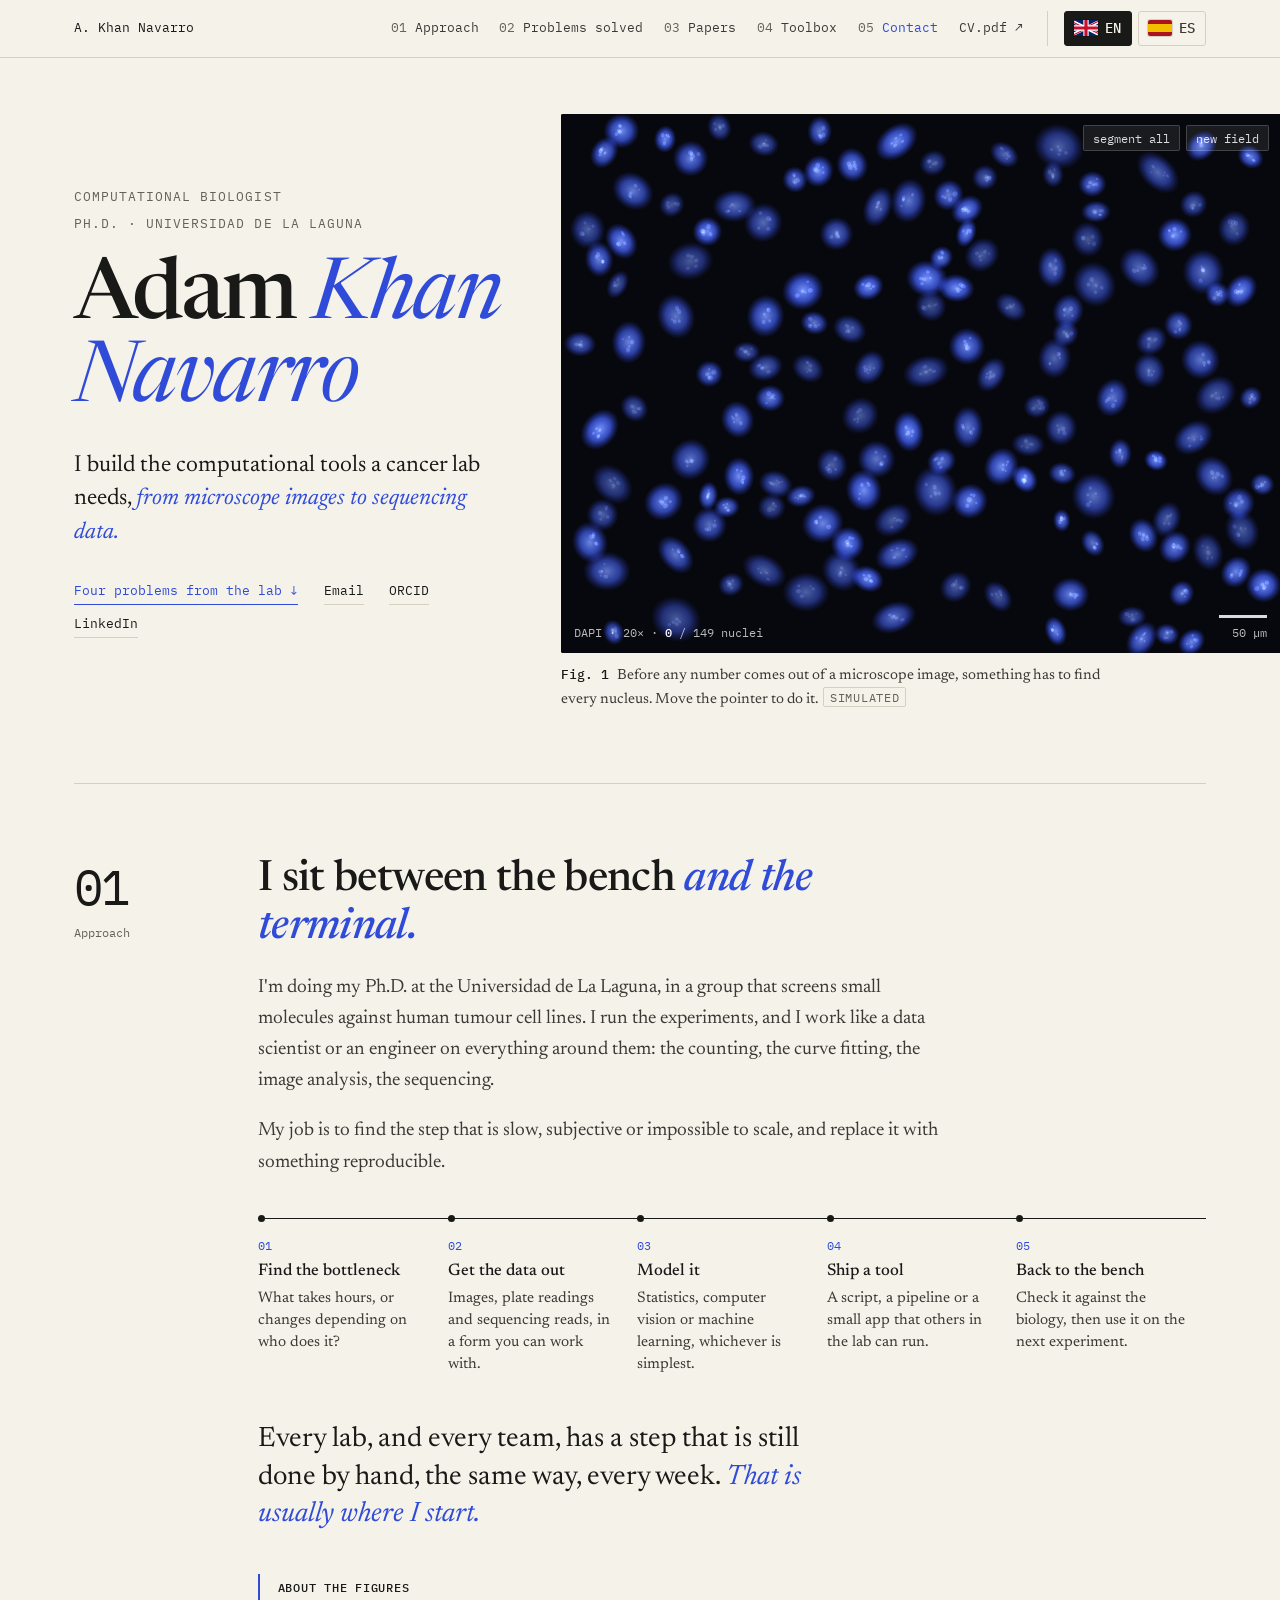
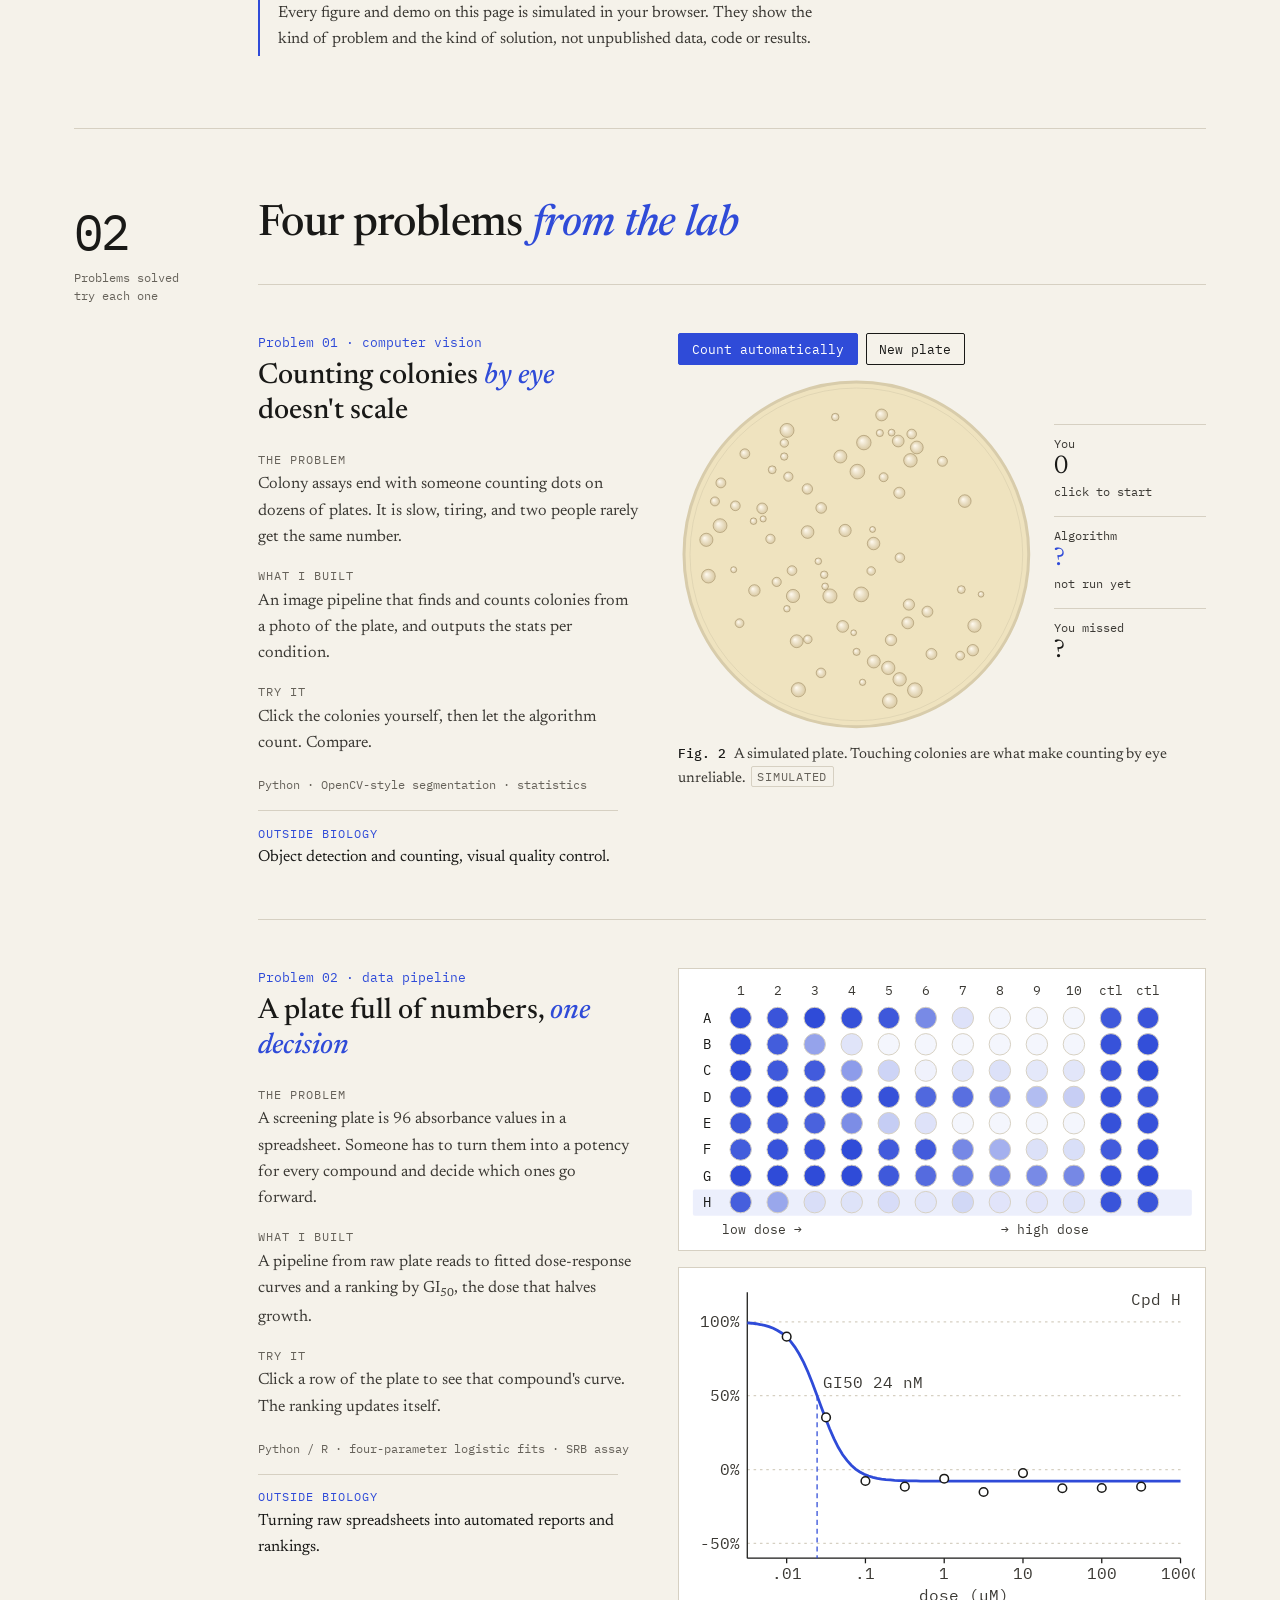
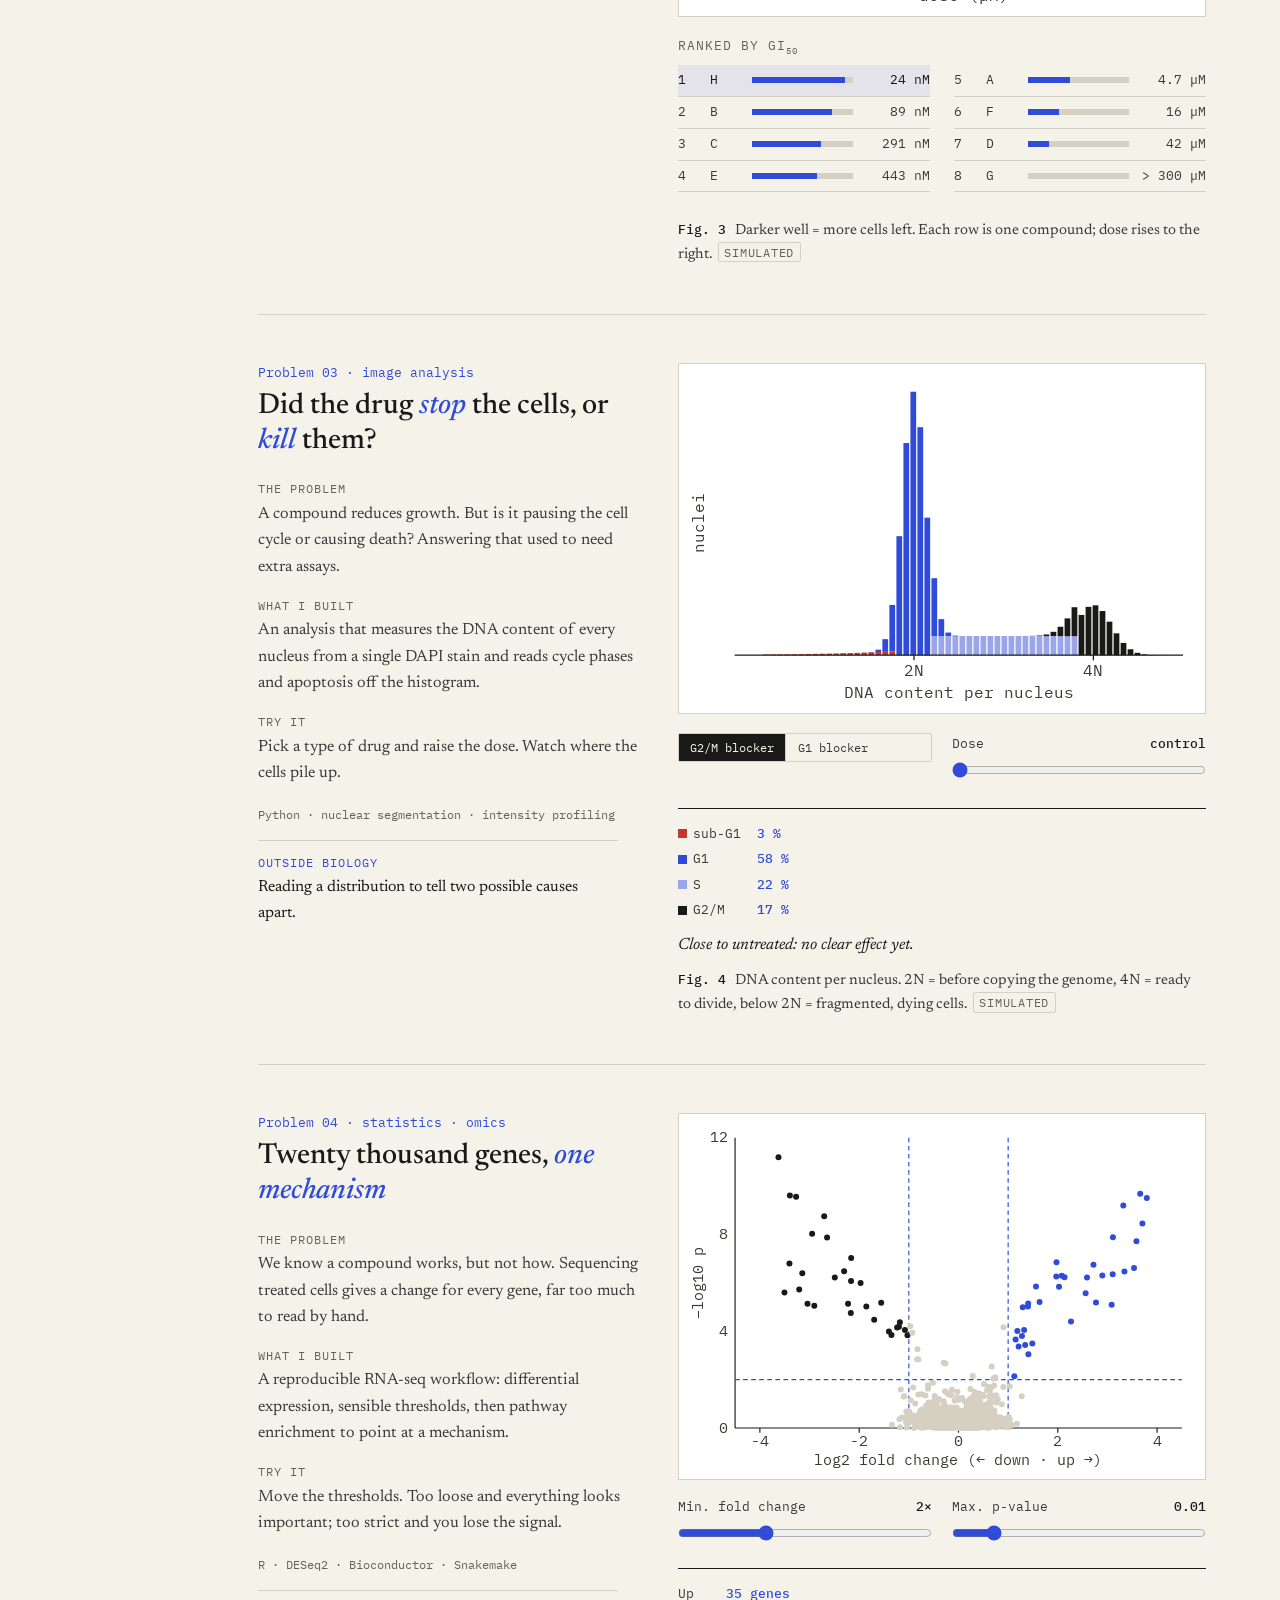
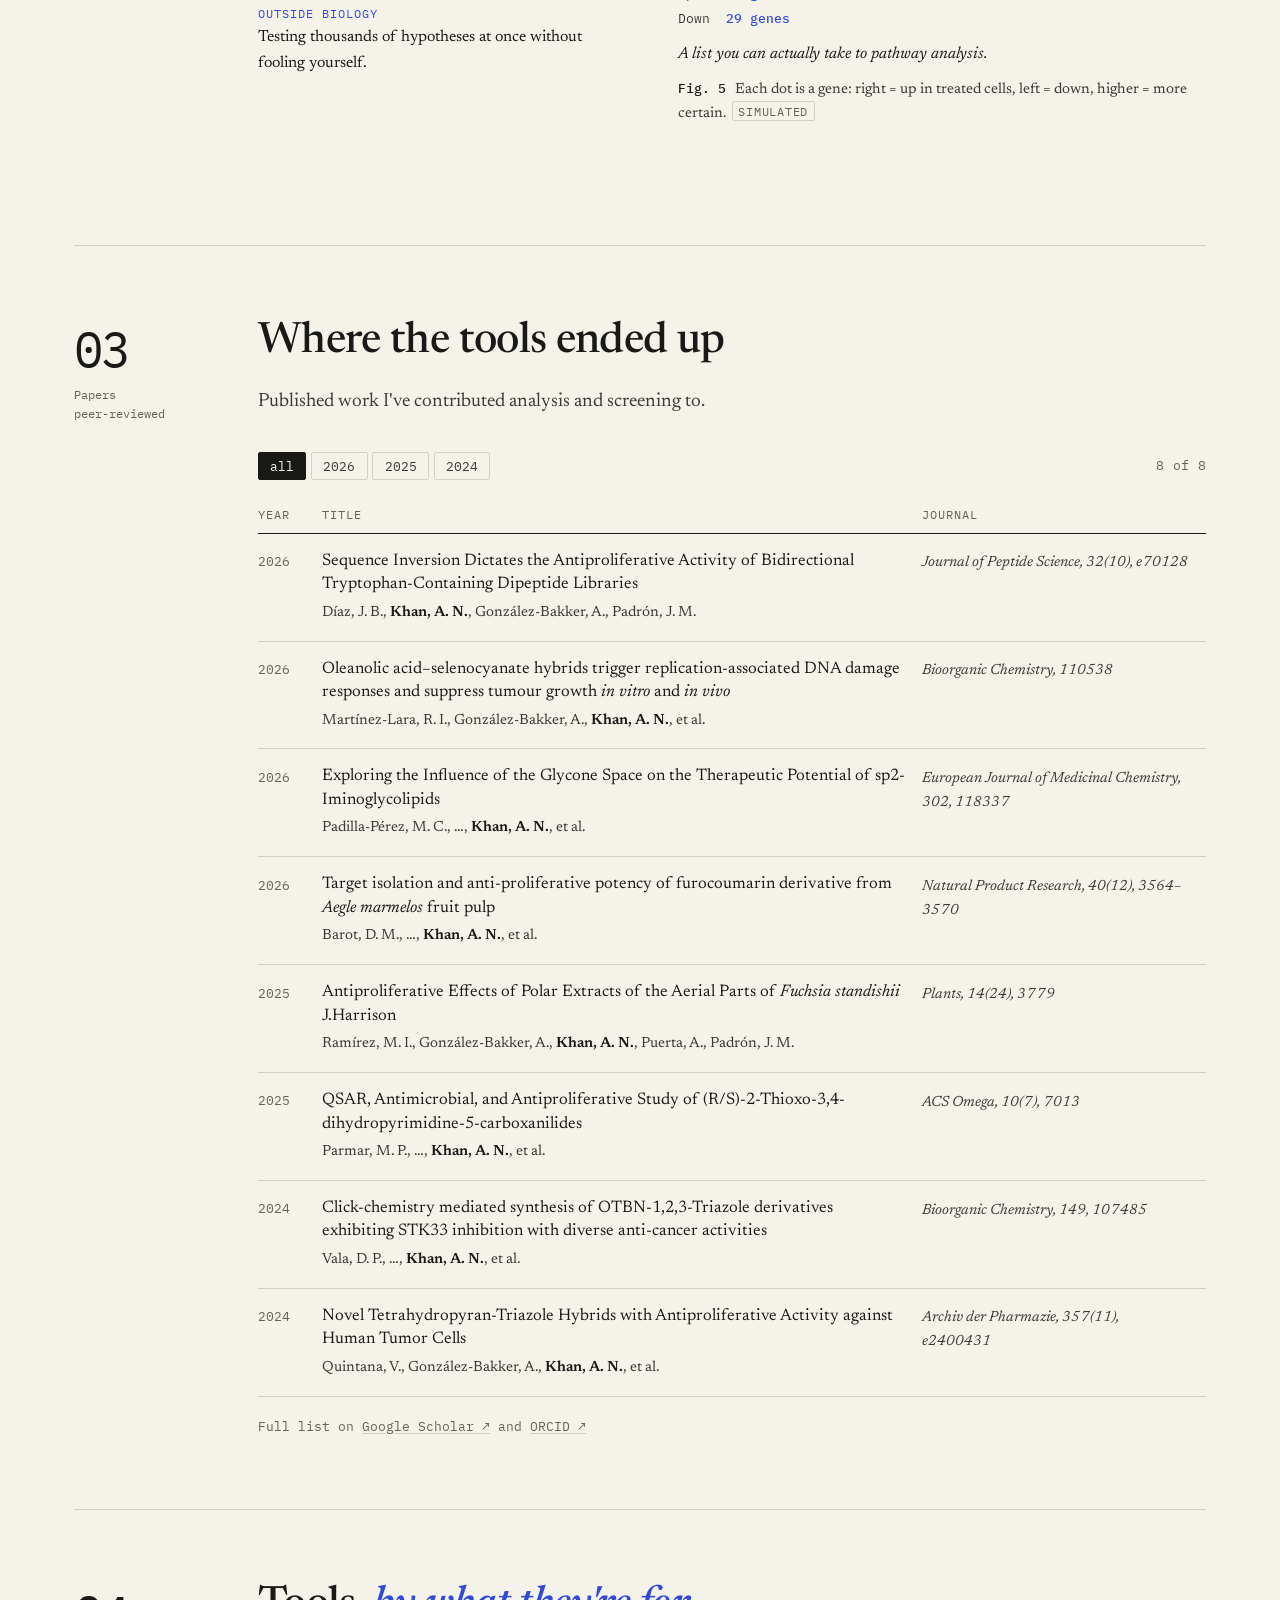
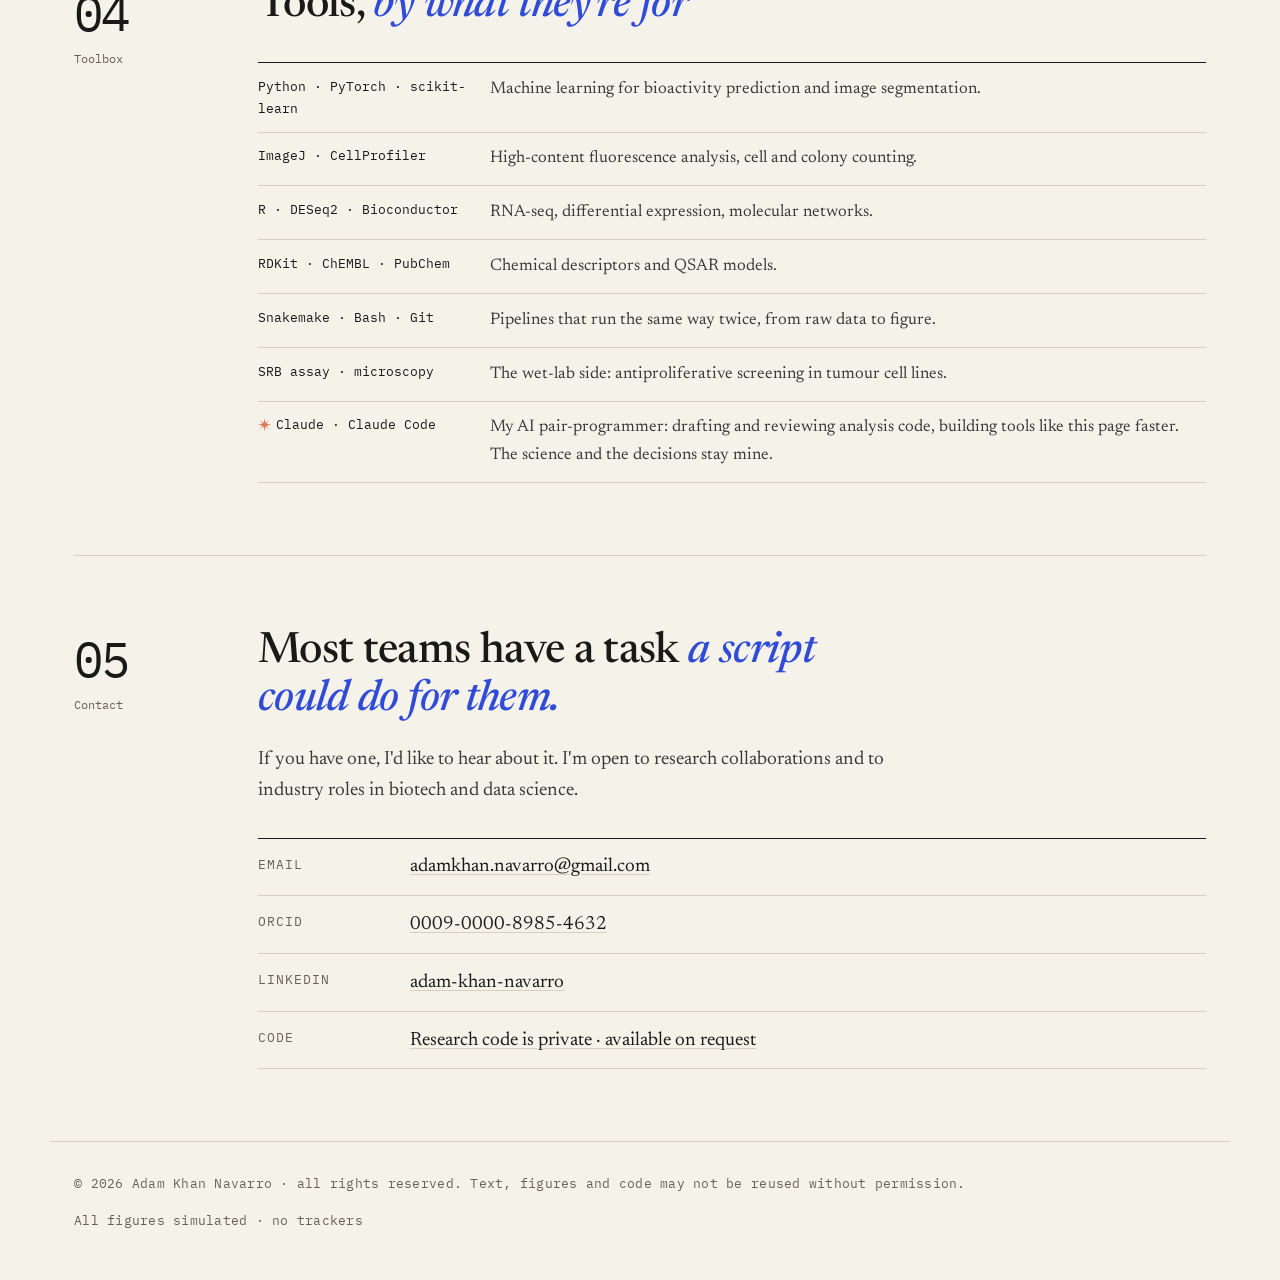
==== commit 7dafb711: "Make the language switch bigger, with flags Co-Authored-By: Claude Opus 5.5 <noreply@anthropic.com>" ====
--- a/index.html
+++ b/index.html
@@ -28,8 +28,20 @@
       <a href="Adam_Khan_Navarro_CV.pdf" target="_blank" rel="noopener">CV.pdf ↗</a>
     </nav>
     <p class="lang" aria-label="Language">
-      <a href="./" class="on" aria-current="page">EN</a>
-      <a href="es/" hreflang="es" lang="es">ES</a>
+      <a href="./" class="on" aria-current="page" aria-label="English">
+        <svg class="flag" viewBox="0 0 60 30" preserveAspectRatio="xMidYMid slice" aria-hidden="true">
+          <clipPath id="uk-clip"><path d="M30 15h30v15zv15H0zH0V0zV0h30z"/></clipPath>
+          <path d="M0 0v30h60V0z" fill="#012169"/>
+          <path d="M0 0l60 30m0-30L0 30" stroke="#fff" stroke-width="6"/>
+          <path d="M0 0l60 30m0-30L0 30" clip-path="url(#uk-clip)" stroke="#c8102e" stroke-width="4"/>
+          <path d="M30 0v30M0 15h60" stroke="#fff" stroke-width="10"/>
+          <path d="M30 0v30M0 15h60" stroke="#c8102e" stroke-width="6"/>
+        </svg>EN</a>
+      <a href="es/" hreflang="es" lang="es" aria-label="Español">
+        <svg class="flag" viewBox="0 0 30 20" aria-hidden="true">
+          <rect width="30" height="20" fill="#aa151b"/>
+          <rect y="5" width="30" height="10" fill="#f1bf00"/>
+        </svg>ES</a>
     </p>
   </div>
 </header>
--- a/assets/cv.css
+++ b/assets/cv.css
@@ -71,13 +71,24 @@
 
 /* Language switch: outside the scrolling nav so it stays visible on phones. */
 .lang {
-  flex-shrink: 0; display: flex; gap: .15rem;
+  flex-shrink: 0; display: flex; gap: .35rem;
   padding-left: 1rem; border-left: 1px solid var(--rule);
-  font-family: var(--mono); font-size: .8rem;
-}
-.lang a { padding: .1rem .35rem; border-radius: 2px; color: var(--ink-3); text-decoration: none; }
-.lang a:hover { color: var(--dapi); }
-.lang a.on { background: var(--ink); color: var(--paper); }
+  font-family: var(--mono); font-size: .86rem; font-weight: 500;
+}
+.lang a {
+  display: inline-flex; align-items: center; gap: .45rem;
+  padding: .32rem .6rem;
+  border: 1px solid var(--rule); border-radius: 3px;
+  color: var(--ink-2); text-decoration: none;
+  transition: border-color .15s, background .15s;
+}
+.lang a:hover { border-color: var(--ink); color: var(--ink); }
+.lang a.on { background: var(--ink); border-color: var(--ink); color: var(--paper); }
+.lang .flag {
+  display: block; flex-shrink: 0;
+  width: 24px; height: 16px; border-radius: 2px;
+  box-shadow: 0 0 0 1px rgba(0,0,0,.14);
+}
 
 /* ─── PAGE GRID ───
    A notebook page: a narrow margin column for entry numbers and notes,
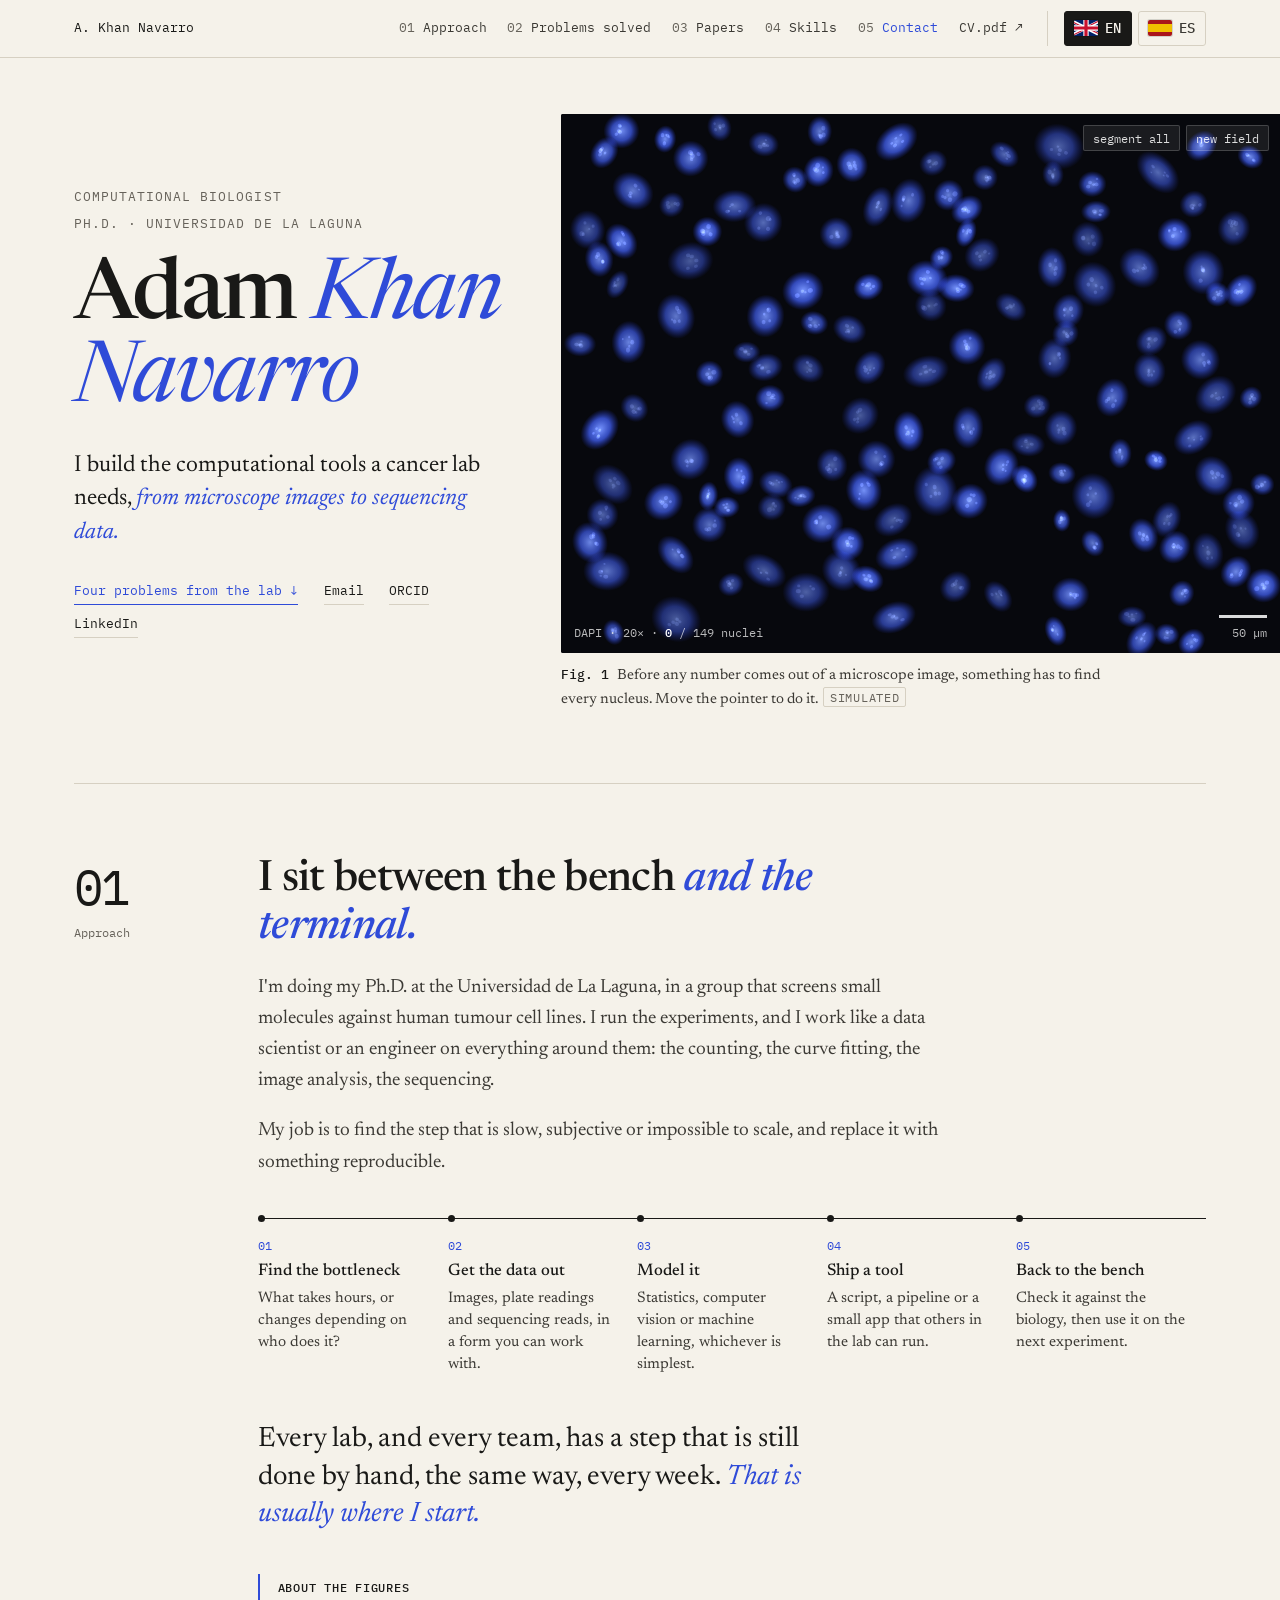
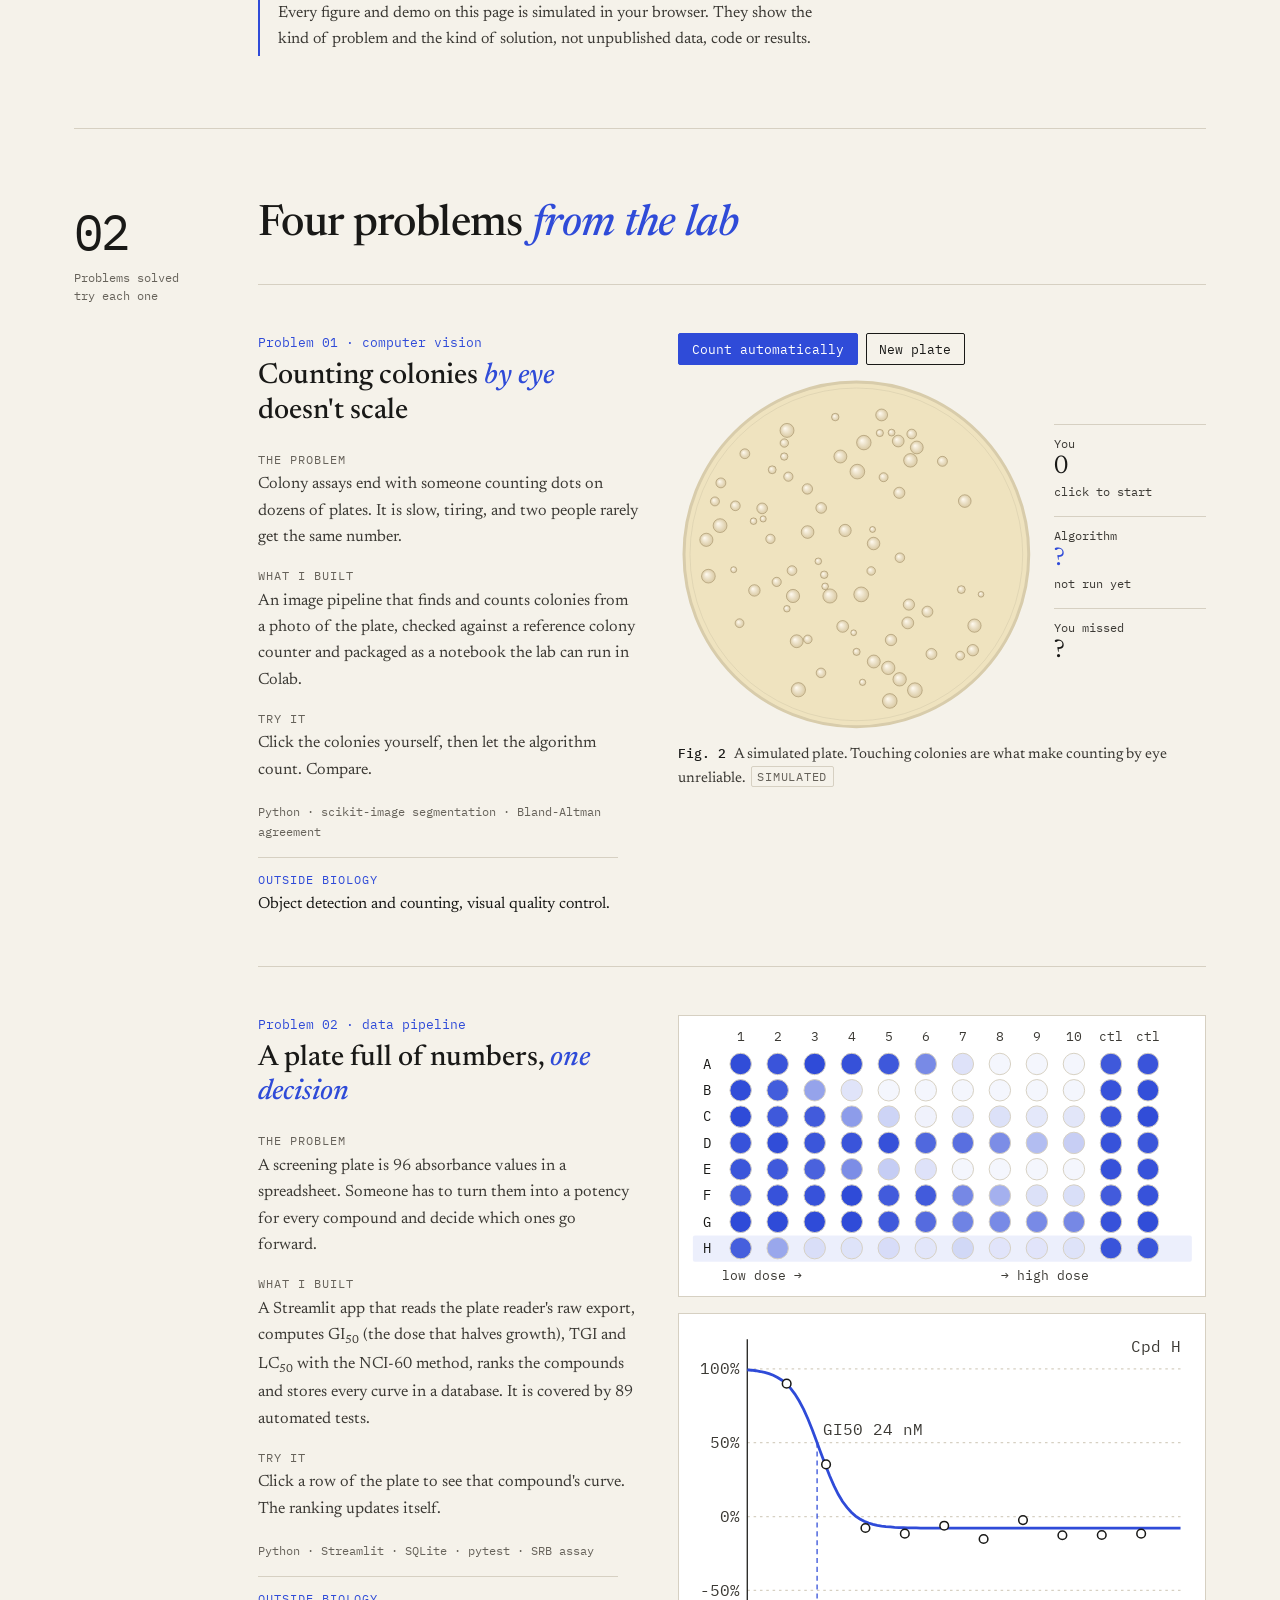
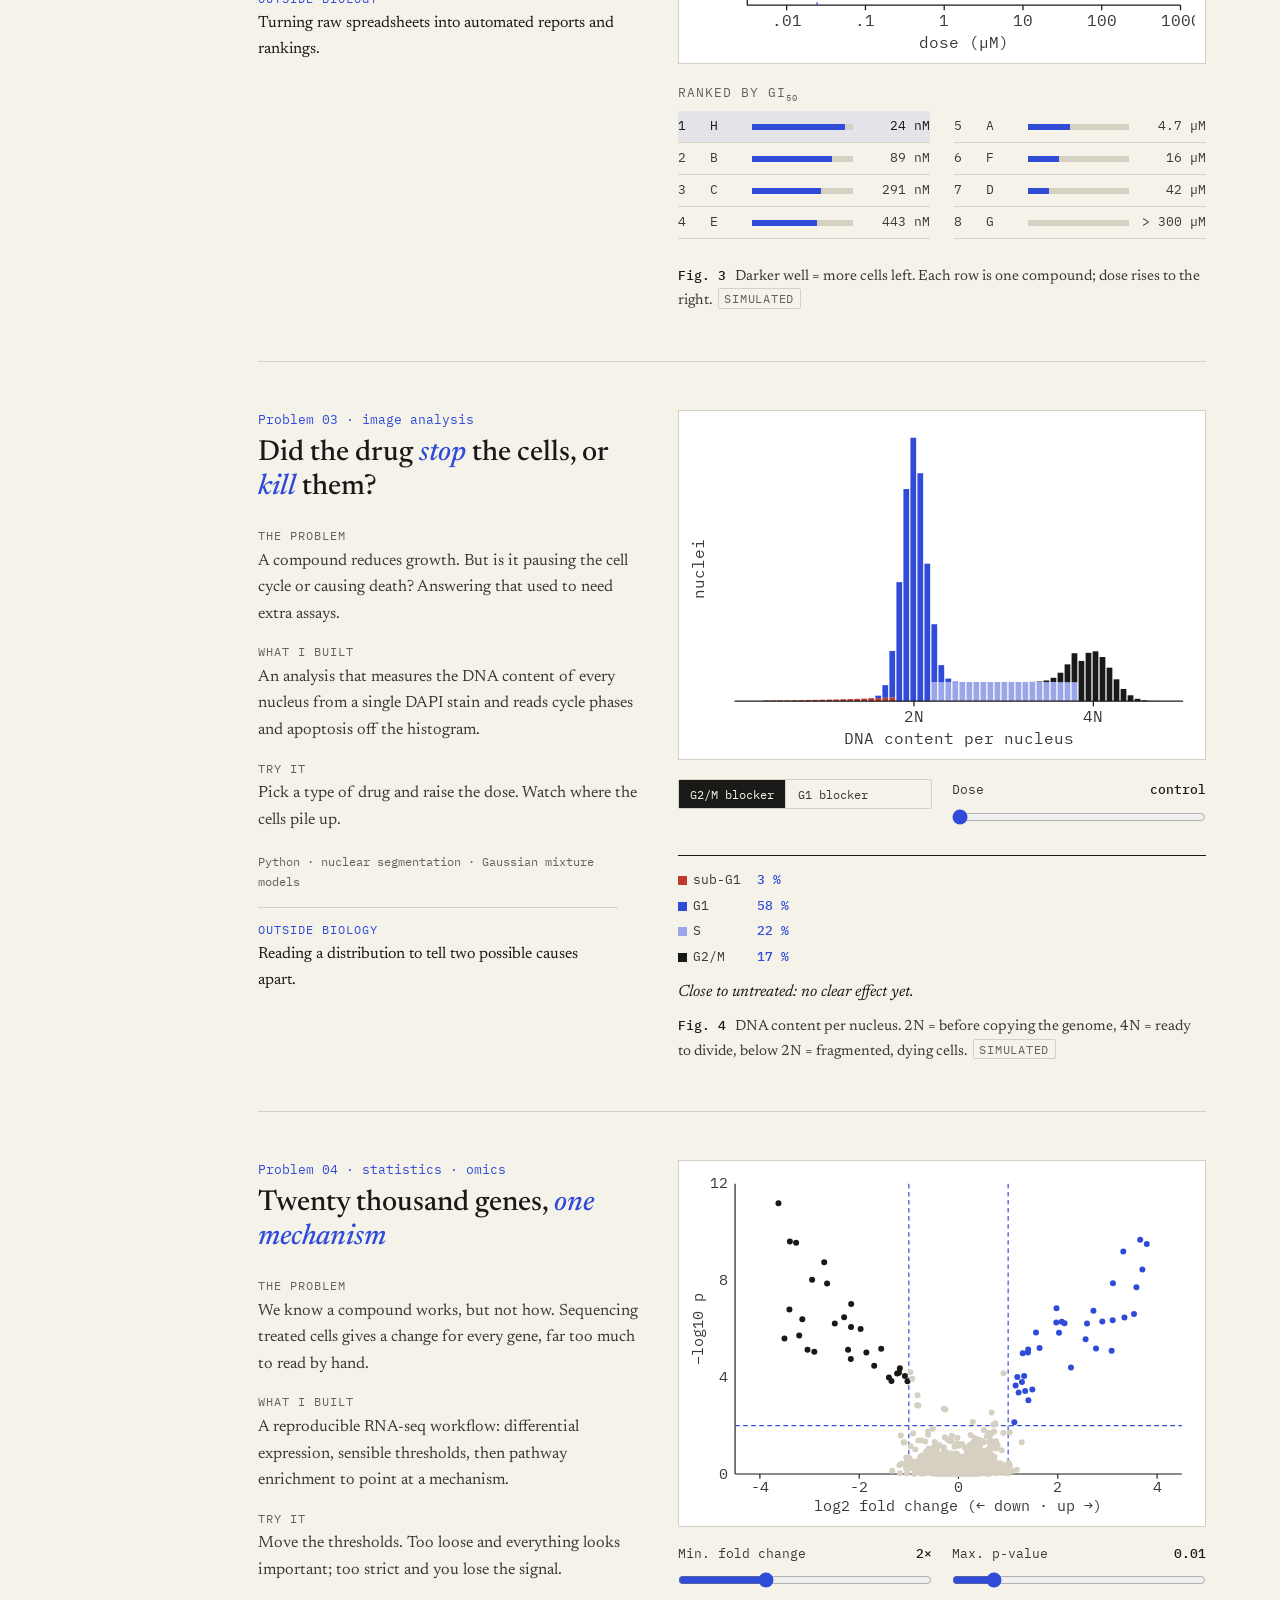
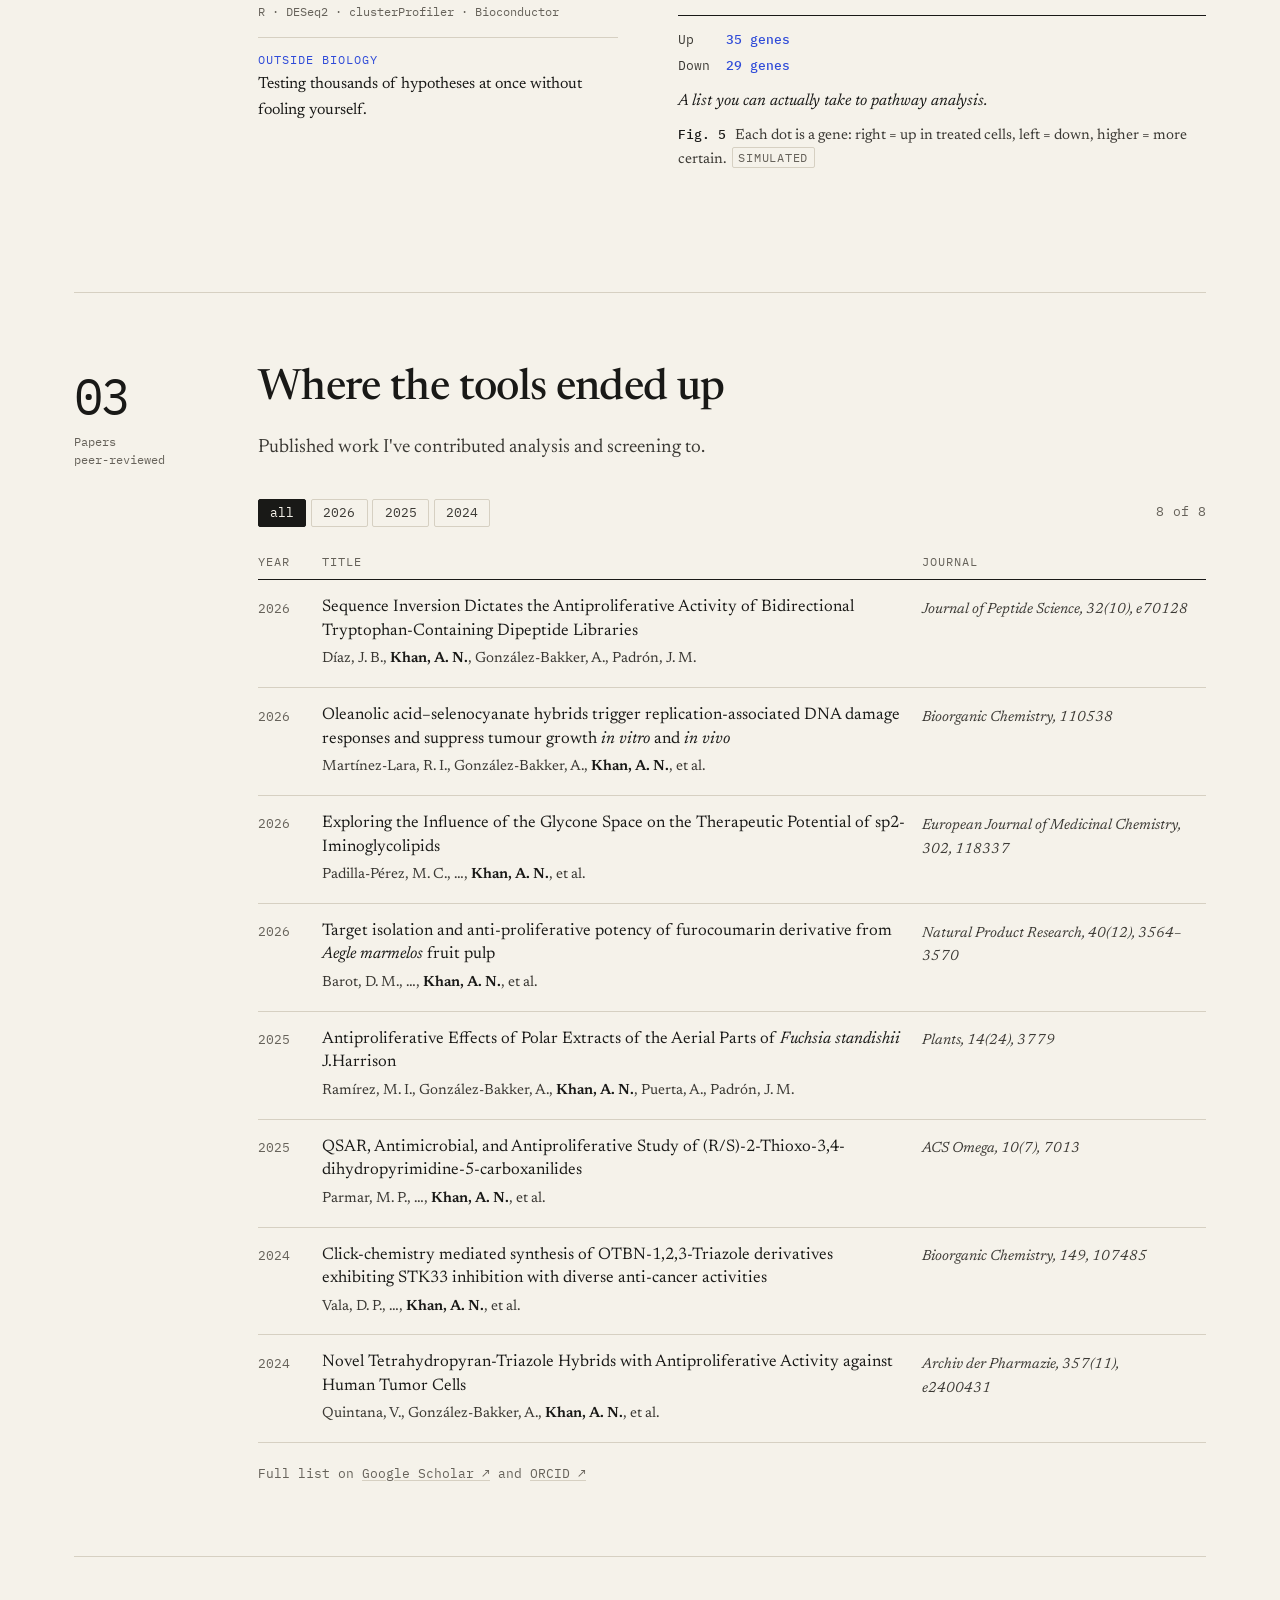
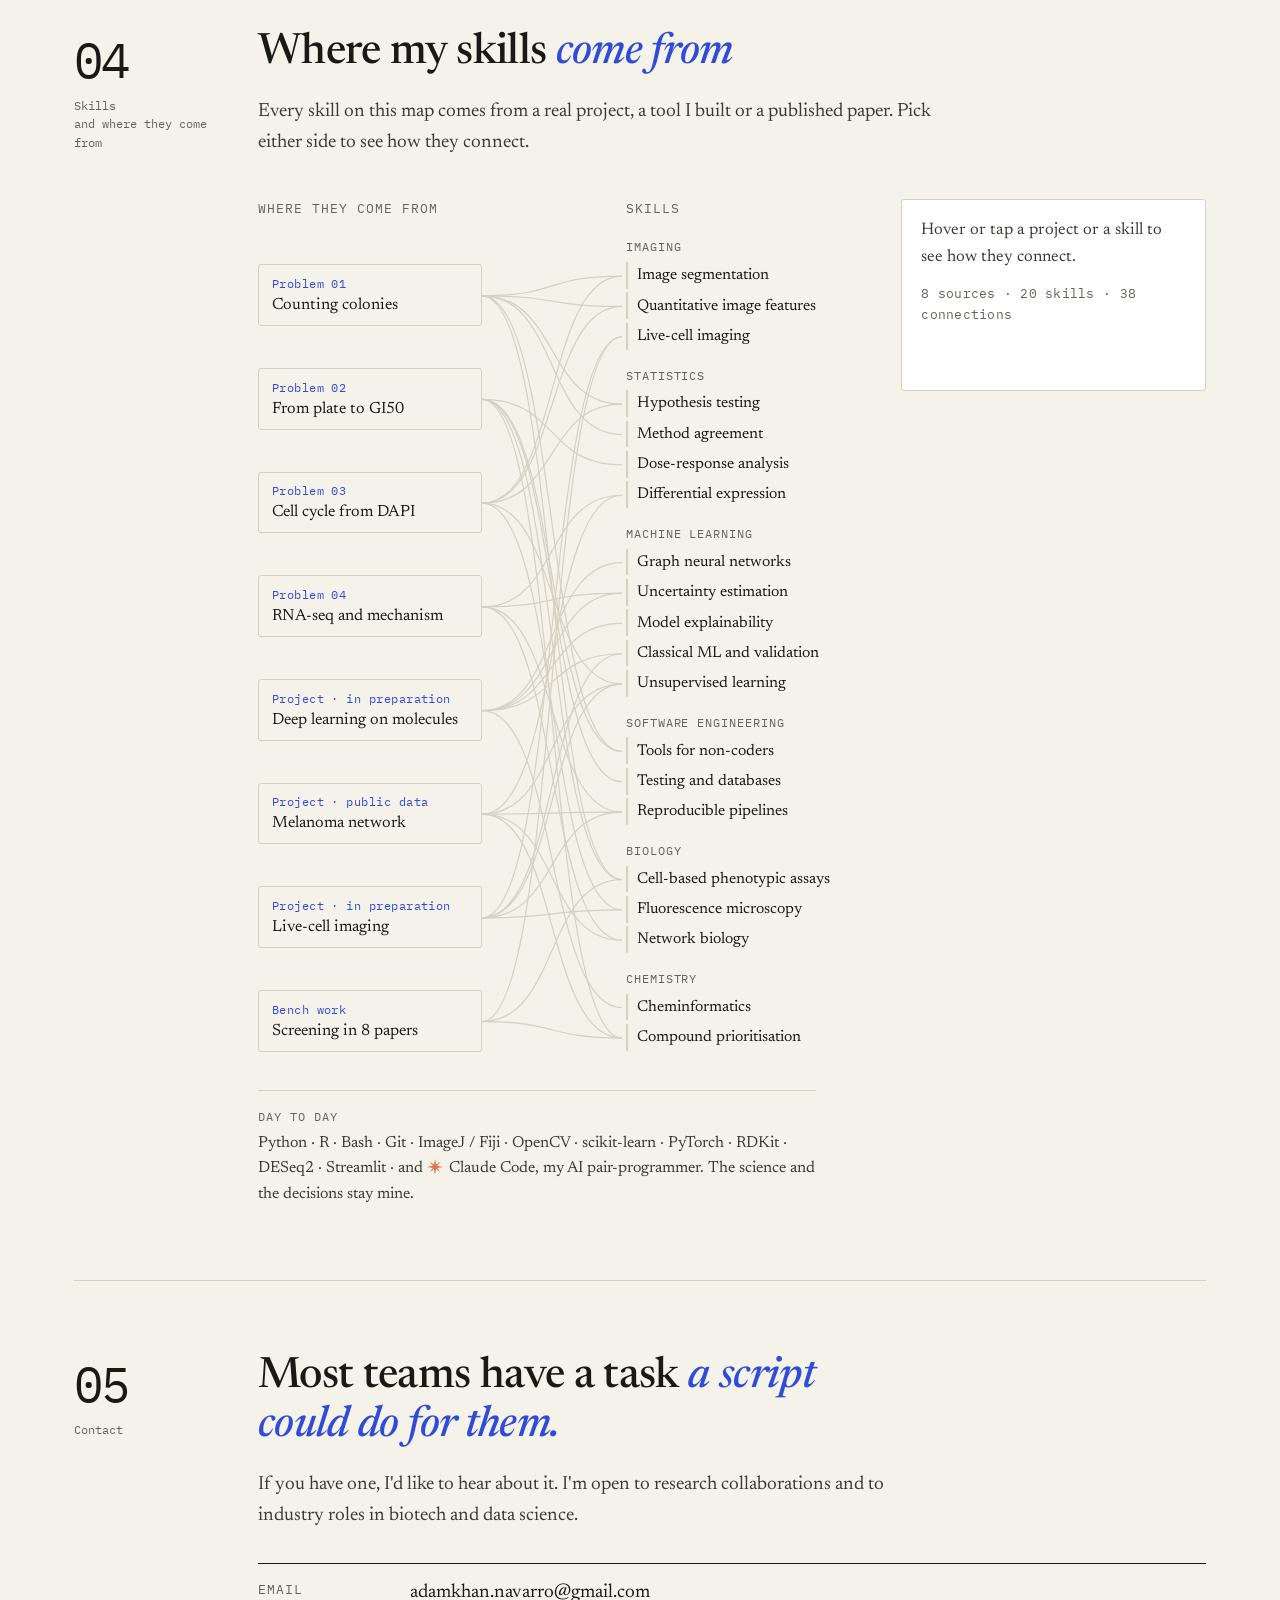
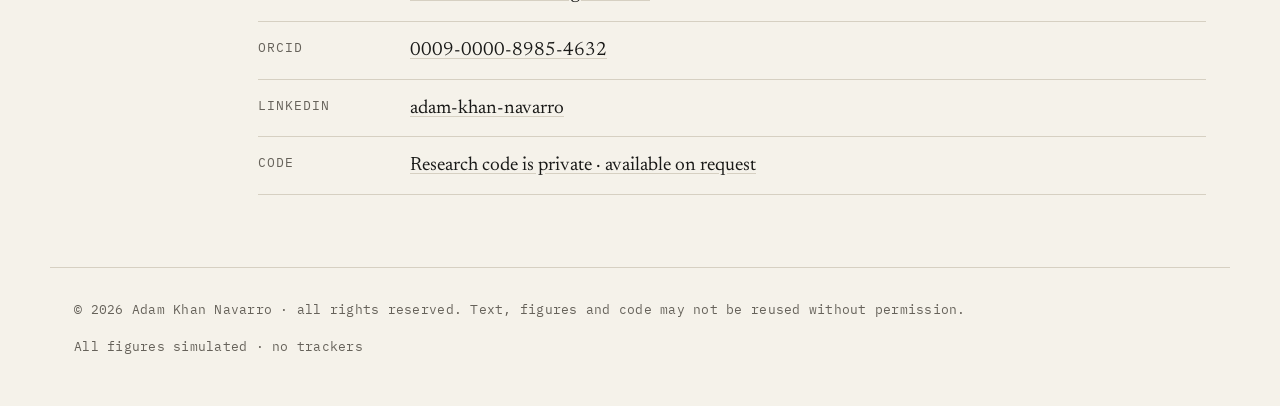
==== commit 79d48c02: "Replace the toolbox with a map of where each skill comes from Interactive map linking the four probl" ====
--- a/index.html
+++ b/index.html
@@ -11,7 +11,8 @@
   <link rel="preconnect" href="https://fonts.gstatic.com" crossorigin>
   <link href="https://fonts.googleapis.com/css2?family=Newsreader:ital,opsz,wght@0,6..72,300..600;1,6..72,300..500&family=IBM+Plex+Mono:wght@400;500&display=swap" rel="stylesheet">
 
-  <link rel="stylesheet" href="assets/cv.css">
+  <!-- Bump ?v= on both pages whenever a file in assets/ changes, so browsers drop their cached copy. -->
+  <link rel="stylesheet" href="assets/cv.css?v=3">
 </head>
 <body>
 
@@ -22,7 +23,7 @@
       <a href="#approach"><span>01</span> Approach</a>
       <a href="#problems"><span>02</span> Problems solved</a>
       <a href="#papers"><span>03</span> Papers</a>
-      <a href="#tools"><span>04</span> Toolbox</a>
+      <a href="#skills"><span>04</span> Skills</a>
       <a href="#contact"><span>05</span> Contact</a>
       <!-- TODO: Adam_Khan_Navarro_CV.pdf is not in the repo yet; this link 404s until it is added. -->
       <a href="Adam_Khan_Navarro_CV.pdf" target="_blank" rel="noopener">CV.pdf ↗</a>
@@ -145,11 +146,11 @@
             <dt>The problem</dt>
             <dd>Colony assays end with someone counting dots on dozens of plates. It is slow, tiring, and two people rarely get the same number.</dd>
             <dt>What I built</dt>
-            <dd>An image pipeline that finds and counts colonies from a photo of the plate, and outputs the stats per condition.</dd>
+            <dd>An image pipeline that finds and counts colonies from a photo of the plate, checked against a reference colony counter and packaged as a notebook the lab can run in Colab.</dd>
             <dt>Try it</dt>
             <dd>Click the colonies yourself, then let the algorithm count. Compare.</dd>
           </dl>
-          <p class="stack">Python · OpenCV-style segmentation · statistics</p>
+          <p class="stack">Python · scikit-image segmentation · Bland-Altman agreement</p>
           <p class="transfer"><span>Outside biology</span>Object detection and counting, visual quality control.</p>
         </div>
         <figure>
@@ -178,11 +179,11 @@
             <dt>The problem</dt>
             <dd>A screening plate is 96 absorbance values in a spreadsheet. Someone has to turn them into a potency for every compound and decide which ones go forward.</dd>
             <dt>What I built</dt>
-            <dd>A pipeline from raw plate reads to fitted dose-response curves and a ranking by GI<sub>50</sub>, the dose that halves growth.</dd>
+            <dd>A Streamlit app that reads the plate reader's raw export, computes GI<sub>50</sub> (the dose that halves growth), TGI and LC<sub>50</sub> with the NCI-60 method, ranks the compounds and stores every curve in a database. It is covered by 89 automated tests.</dd>
             <dt>Try it</dt>
             <dd>Click a row of the plate to see that compound's curve. The ranking updates itself.</dd>
           </dl>
-          <p class="stack">Python / R · four-parameter logistic fits · SRB assay</p>
+          <p class="stack">Python · Streamlit · SQLite · pytest · SRB assay</p>
           <p class="transfer"><span>Outside biology</span>Turning raw spreadsheets into automated reports and rankings.</p>
         </div>
         <figure class="wells-wrap">
@@ -213,7 +214,7 @@
             <dt>Try it</dt>
             <dd>Pick a type of drug and raise the dose. Watch where the cells pile up.</dd>
           </dl>
-          <p class="stack">Python · nuclear segmentation · intensity profiling</p>
+          <p class="stack">Python · nuclear segmentation · Gaussian mixture models</p>
           <p class="transfer"><span>Outside biology</span>Reading a distribution to tell two possible causes apart.</p>
         </div>
         <figure>
@@ -248,7 +249,7 @@
             <dt>Try it</dt>
             <dd>Move the thresholds. Too loose and everything looks important; too strict and you lose the signal.</dd>
           </dl>
-          <p class="stack">R · DESeq2 · Bioconductor · Snakemake</p>
+          <p class="stack">R · DESeq2 · clusterProfiler · Bioconductor</p>
           <p class="transfer"><span>Outside biology</span>Testing thousands of hypotheses at once without fooling yourself.</p>
         </div>
         <figure>
@@ -348,23 +349,25 @@
     </div>
   </section>
 
-  <!-- ═══ 04 TOOLBOX ═══ -->
-  <section class="entry" id="tools" aria-labelledby="tools-h">
+  <!-- ═══ 04 SKILLS MAP ═══ -->
+  <section class="entry" id="skills" aria-labelledby="skills-h">
     <div class="entry-margin">
       <p class="num">04</p>
-      <p class="note">Toolbox</p>
-    </div>
-    <div>
-      <h2 id="tools-h">Tools, <em>by what they're for</em></h2>
-      <dl class="tools">
-        <div><dt>Python · PyTorch · scikit-learn</dt><dd>Machine learning for bioactivity prediction and image segmentation.</dd></div>
-        <div><dt>ImageJ · CellProfiler</dt><dd>High-content fluorescence analysis, cell and colony counting.</dd></div>
-        <div><dt>R · DESeq2 · Bioconductor</dt><dd>RNA-seq, differential expression, molecular networks.</dd></div>
-        <div><dt>RDKit · ChEMBL · PubChem</dt><dd>Chemical descriptors and QSAR models.</dd></div>
-        <div><dt>Snakemake · Bash · Git</dt><dd>Pipelines that run the same way twice, from raw data to figure.</dd></div>
-        <div><dt>SRB assay · microscopy</dt><dd>The wet-lab side: antiproliferative screening in tumour cell lines.</dd></div>
-        <div><dt><span class="spark" aria-hidden="true"></span>Claude · Claude Code</dt><dd>My AI pair-programmer: drafting and reviewing analysis code, building tools like this page faster. The science and the decisions stay mine.</dd></div>
-      </dl>
+      <p class="note">Skills<br>and where they come from</p>
+    </div>
+    <div>
+      <h2 id="skills-h">Where my skills <em>come from</em></h2>
+      <p class="lede">
+        Every skill on this map comes from a real project, a tool I built or a
+        published paper. Pick either side to see how they connect.
+      </p>
+      <div class="smap" id="skillmap"></div>
+      <p class="smap-tools">
+        <span>Day to day</span>
+        Python · R · Bash · Git · ImageJ / Fiji · OpenCV · scikit-learn · PyTorch ·
+        RDKit · DESeq2 · Streamlit · and <span class="spark" aria-hidden="true"></span>Claude Code,
+        my AI pair-programmer. The science and the decisions stay mine.
+      </p>
     </div>
   </section>
 
@@ -396,7 +399,8 @@
   <span class="mono">All figures simulated · no trackers</span>
 </footer>
 
-<script src="assets/cv.js"></script>
+<script src="assets/cv.js?v=3"></script>
+<script src="assets/skills.js?v=3"></script>
 
 </body>
 </html>
--- a/assets/cv.css
+++ b/assets/cv.css
@@ -362,11 +362,78 @@
 .pubs tr[hidden] { display: none; }
 .pub-more { margin-top: 1.2rem; font-family: var(--mono); font-size: .82rem; color: var(--ink-3); }
 
-/* ─── TOOLS ─── */
-.tools { margin-top: 2rem; border-top: 1px solid var(--ink); }
-.tools div { display: grid; grid-template-columns: 13rem minmax(0, 1fr); gap: 1.5rem; padding: .8rem 0; border-bottom: 1px solid var(--rule); }
-.tools dt { font-family: var(--mono); font-size: .82rem; }
-.tools dd { color: var(--ink-2); font-size: 1.05rem; }
+/* ─── SKILLS MAP ───
+   Sources on the left, skills on the right, curves drawn between them by
+   skills.js; the detail panel explains whichever one is selected. */
+.smap {
+  position: relative;
+  margin-top: 2.5rem;
+  display: grid;
+  grid-template-columns: minmax(0, 14rem) 9rem minmax(0, 15rem) minmax(0, 1fr);
+  align-items: stretch;
+}
+.smap-lines { position: absolute; inset: 0; width: 100%; height: 100%; pointer-events: none; overflow: visible; }
+.smap-lines path { fill: none; stroke: var(--rule); stroke-width: 1.2; transition: opacity .15s; }
+.smap.has-focus .smap-lines path { opacity: .2; }
+.smap.has-focus .smap-lines path.hot { opacity: 1; stroke: var(--dapi); stroke-width: 2; }
+.smap-col { position: relative; z-index: 1; display: flex; flex-direction: column; }
+.smap-col > .label { margin-bottom: .2rem; }
+.smap-origins { grid-column: 1; justify-content: space-between; gap: .6rem; }
+.smap-skills { grid-column: 3; gap: 1rem; }
+
+.smap-o, .smap-s {
+  font: inherit; color: var(--ink); text-align: left; cursor: pointer;
+  background: var(--paper); border-radius: 3px;
+  transition: opacity .15s, background .15s, border-color .15s, color .15s;
+}
+.smap-o { display: grid; gap: .1rem; padding: .6rem .8rem; border: 1px solid var(--rule); }
+.smap-o .k { font-family: var(--mono); font-size: .72rem; letter-spacing: .04em; color: var(--dapi); }
+.smap-o .n { font-size: 1.02rem; line-height: 1.25; }
+.smap-group { display: flex; flex-direction: column; align-items: flex-start; gap: .1rem; }
+.smap-group .g { margin-bottom: .15rem; font-family: var(--mono); font-size: .72rem; letter-spacing: .08em; text-transform: uppercase; color: var(--ink-3); }
+.smap-s { font-size: .98rem; line-height: 1.3; padding: .2rem .55rem; border: 1px solid transparent; border-left: 2px solid var(--rule); }
+.smap-o:hover, .smap-s:hover { border-color: var(--ink); }
+
+.smap.has-focus .smap-o, .smap.has-focus .smap-s { opacity: .35; }
+.smap.has-focus .smap-o.rel, .smap.has-focus .smap-s.rel,
+.smap.has-focus .smap-o.on, .smap.has-focus .smap-s.on { opacity: 1; border-color: var(--ink); }
+.smap .smap-o.on, .smap .smap-s.on { background: var(--ink); color: var(--paper); }
+.smap .smap-o.on .k { color: #c7d0ff; }
+.smap-o[aria-pressed="true"], .smap-s[aria-pressed="true"] { box-shadow: 0 0 0 2px var(--dapi); }
+
+.smap-detail {
+  grid-column: 4; align-self: start; position: sticky; top: 5rem; z-index: 2;
+  margin-left: 2.2rem; padding: 1.1rem 1.2rem; min-height: 12rem;
+  background: #fff; border: 1px solid var(--rule); border-radius: 3px;
+}
+.smap-detail h3 { margin: .2rem 0 .7rem; font-weight: 500; font-size: 1.3rem; line-height: 1.2; }
+.smap-detail dl { display: grid; gap: .6rem; }
+.smap-detail dt { font-family: var(--mono); font-size: .78rem; color: var(--ink); }
+.smap-detail dd { margin-top: .1rem; font-size: .98rem; line-height: 1.45; color: var(--ink-2); }
+.smap-from { margin-bottom: .45rem; font-family: var(--mono); font-size: .72rem; letter-spacing: .08em; text-transform: uppercase; color: var(--ink-3); }
+.smap-hint { font-size: 1.05rem; color: var(--ink-2); }
+.smap-detail .mono { display: block; margin-top: .8rem; }
+.smap-go { display: inline-block; margin-top: 1rem; font-family: var(--mono); font-size: .8rem; color: var(--dapi); text-decoration: none; }
+.smap-go:hover { text-decoration: underline; }
+
+.smap-tools { margin-top: 2.4rem; padding-top: .9rem; max-width: var(--measure); border-top: 1px solid var(--rule); font-size: 1rem; color: var(--ink-2); }
+.smap-tools > span:first-child { display: block; margin-bottom: .3rem; font-family: var(--mono); font-size: .78rem; letter-spacing: .08em; text-transform: uppercase; color: var(--ink-3); }
+
+/* Without room for curves: buttons that wrap, and the detail panel pinned
+   to the bottom of the screen while the map is in view. */
+@media (max-width: 1080px) {
+  .smap { display: flex; flex-direction: column; gap: 1.6rem; }
+  .smap-lines { display: none; }
+  .smap-origins, .smap-group { flex-direction: row; flex-wrap: wrap; align-items: stretch; gap: .45rem; }
+  .smap-origins > .label, .smap-group .g { flex-basis: 100%; }
+  .smap-o { padding: .45rem .65rem; }
+  .smap-s { border: 1px solid var(--rule); }
+  .smap-detail {
+    order: 3; position: sticky; top: auto; bottom: .8rem;
+    margin-left: 0; min-height: 0; max-height: 36vh; overflow-y: auto;
+    box-shadow: 0 6px 24px rgba(25, 25, 23, .14);
+  }
+}
 
 /* A hand-drawn eight-point spark in Claude's orange, not the official mark. */
 .spark {
@@ -404,7 +471,7 @@
   .rank { columns: 1; }
   .tally { grid-template-columns: 1fr 1fr 1fr; gap: .6rem; }
   .tally b { font-size: 1.3rem; }
-  .tools div, .contact-list li { grid-template-columns: 1fr; gap: .1rem; }
+  .contact-list li { grid-template-columns: 1fr; gap: .1rem; }
   .pubs thead { display: none; }
   .pubs tr { display: grid; grid-template-columns: 3.2rem minmax(0, 1fr); border-bottom: 1px solid var(--rule); padding: .8rem 0; }
   .pubs td { border: 0; padding: 0; }
